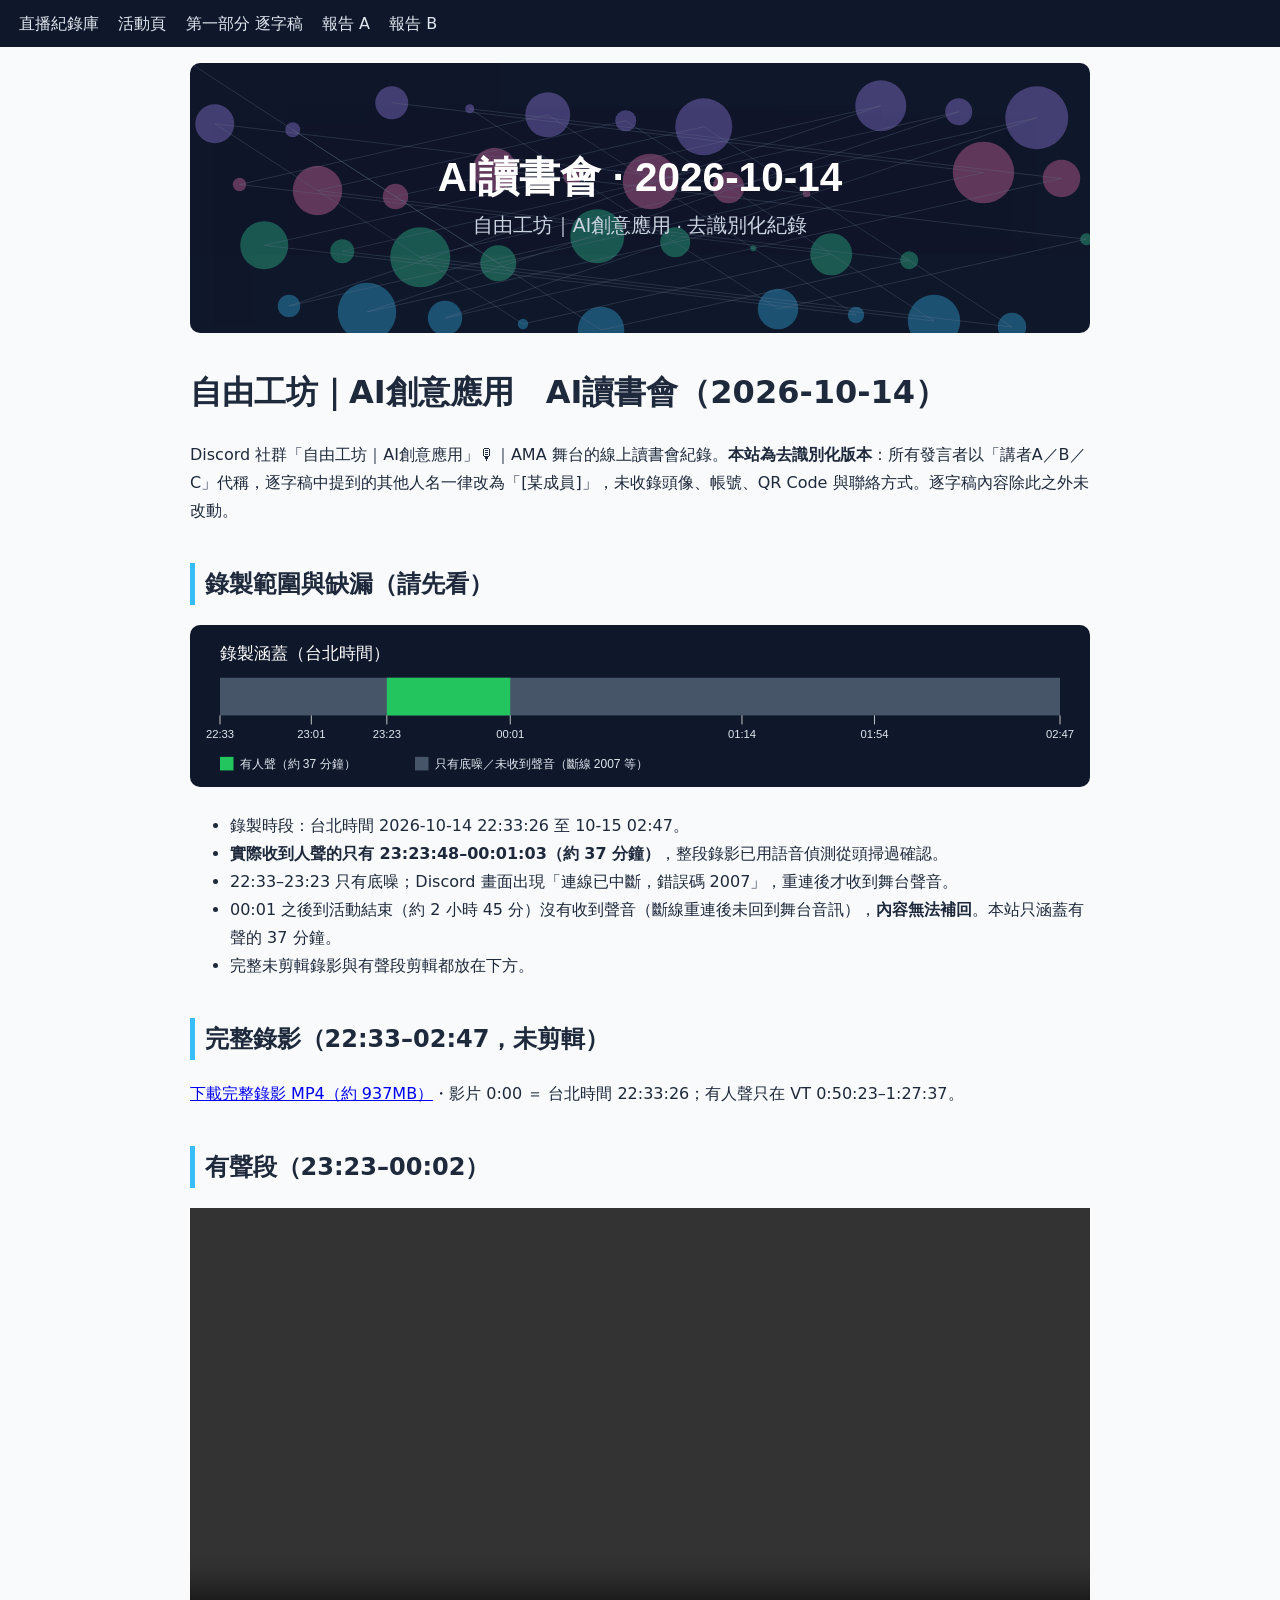
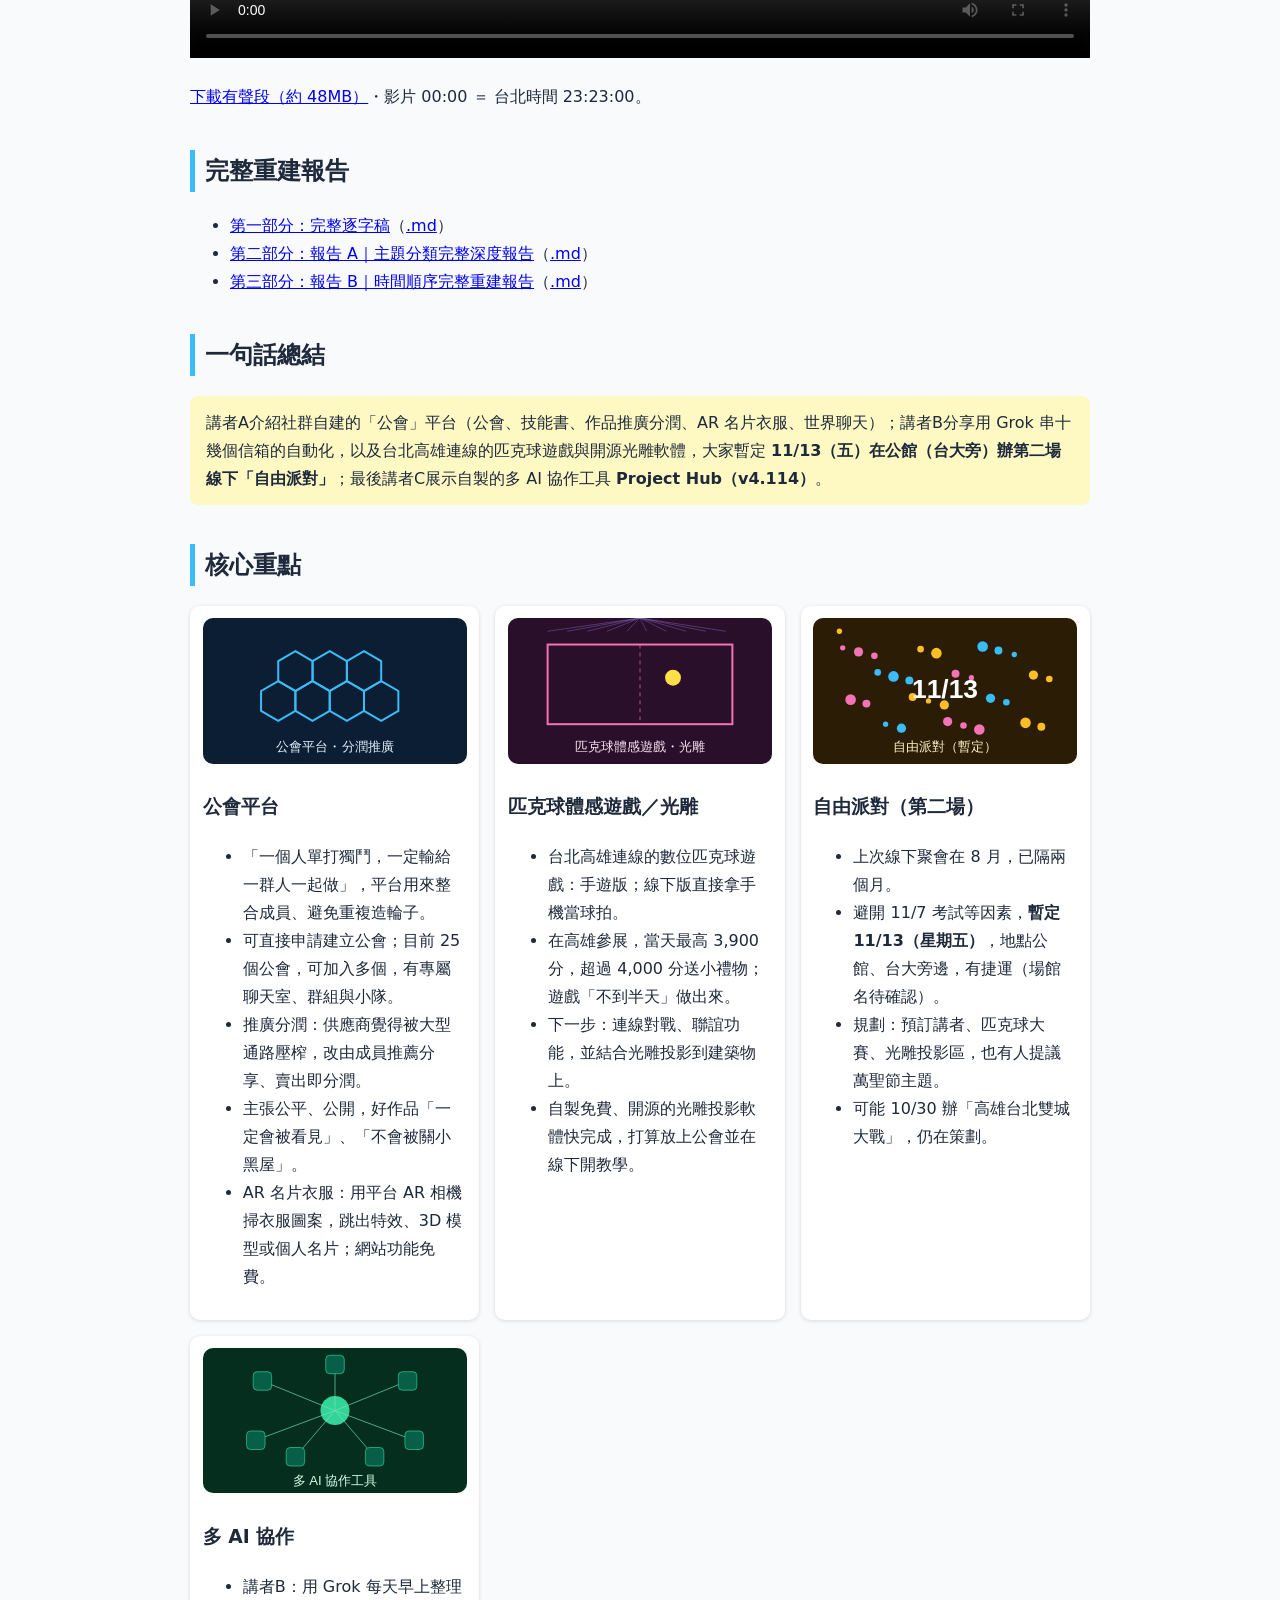
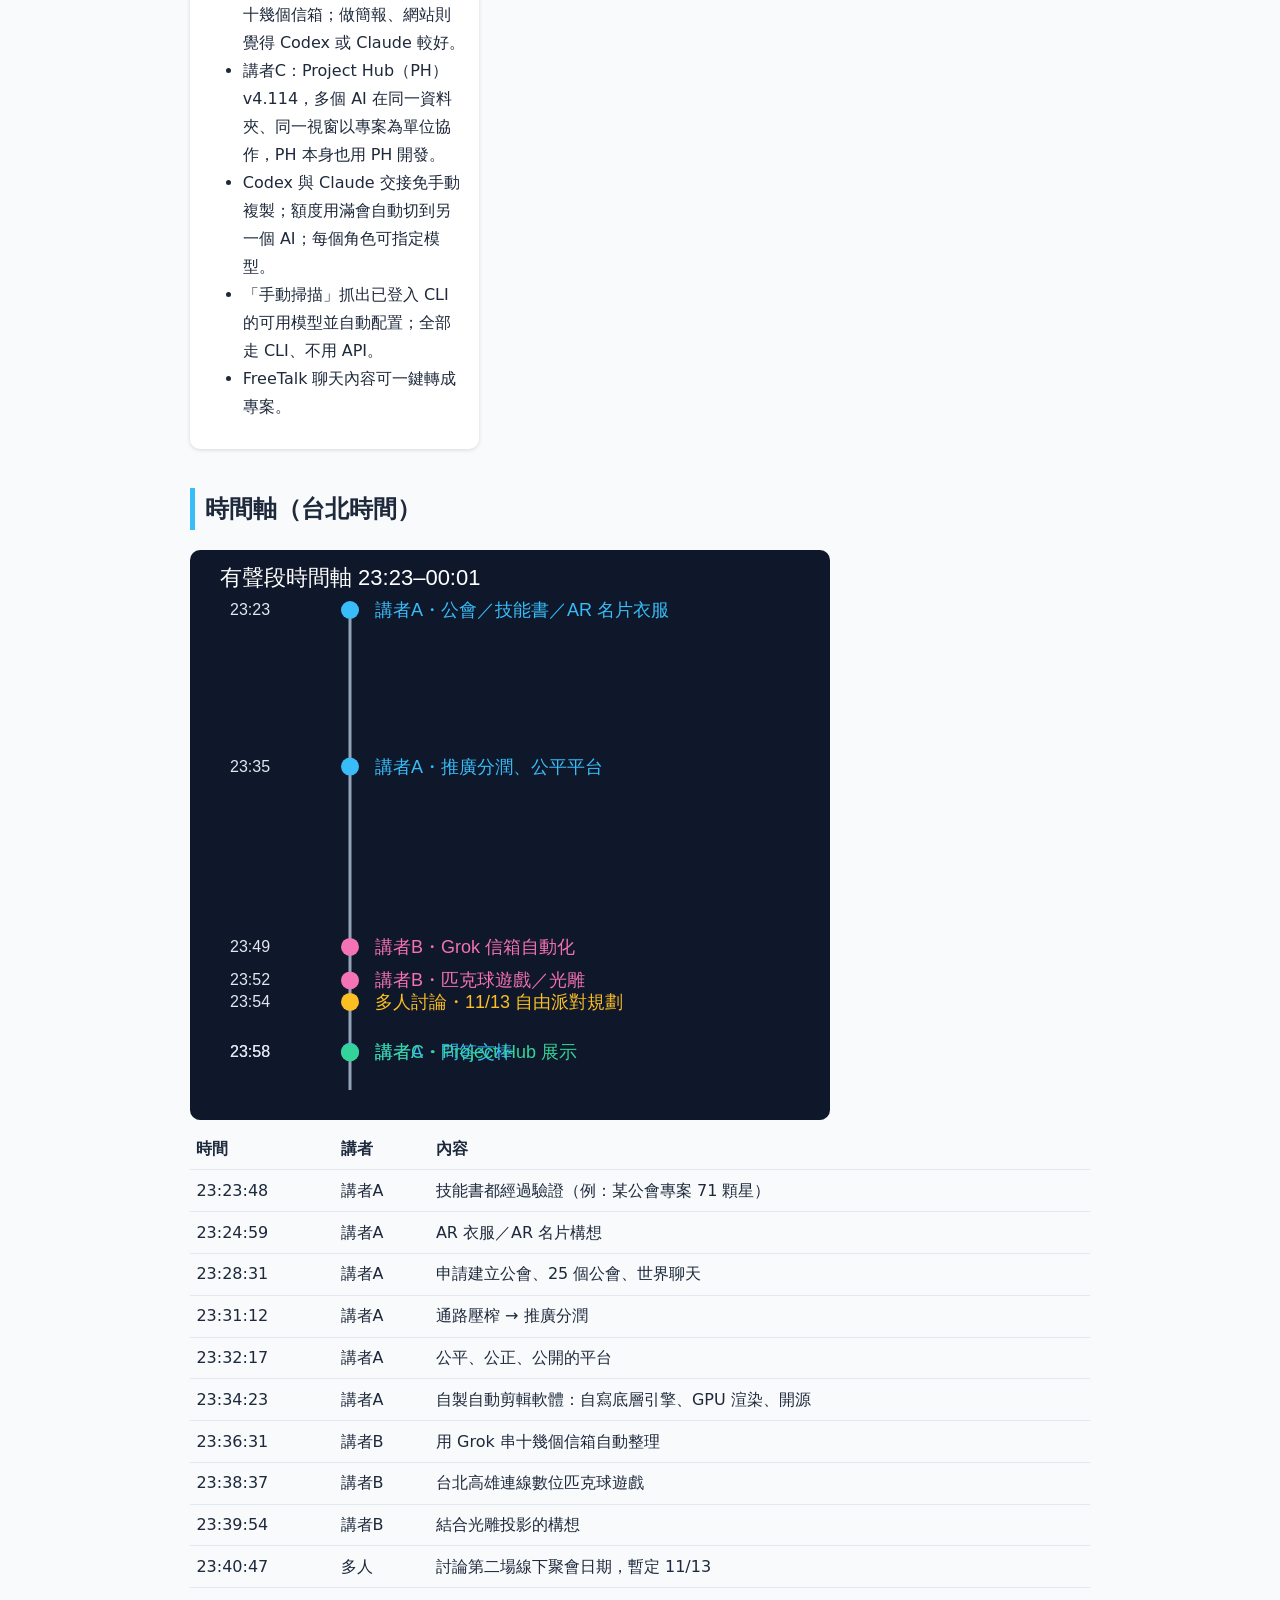
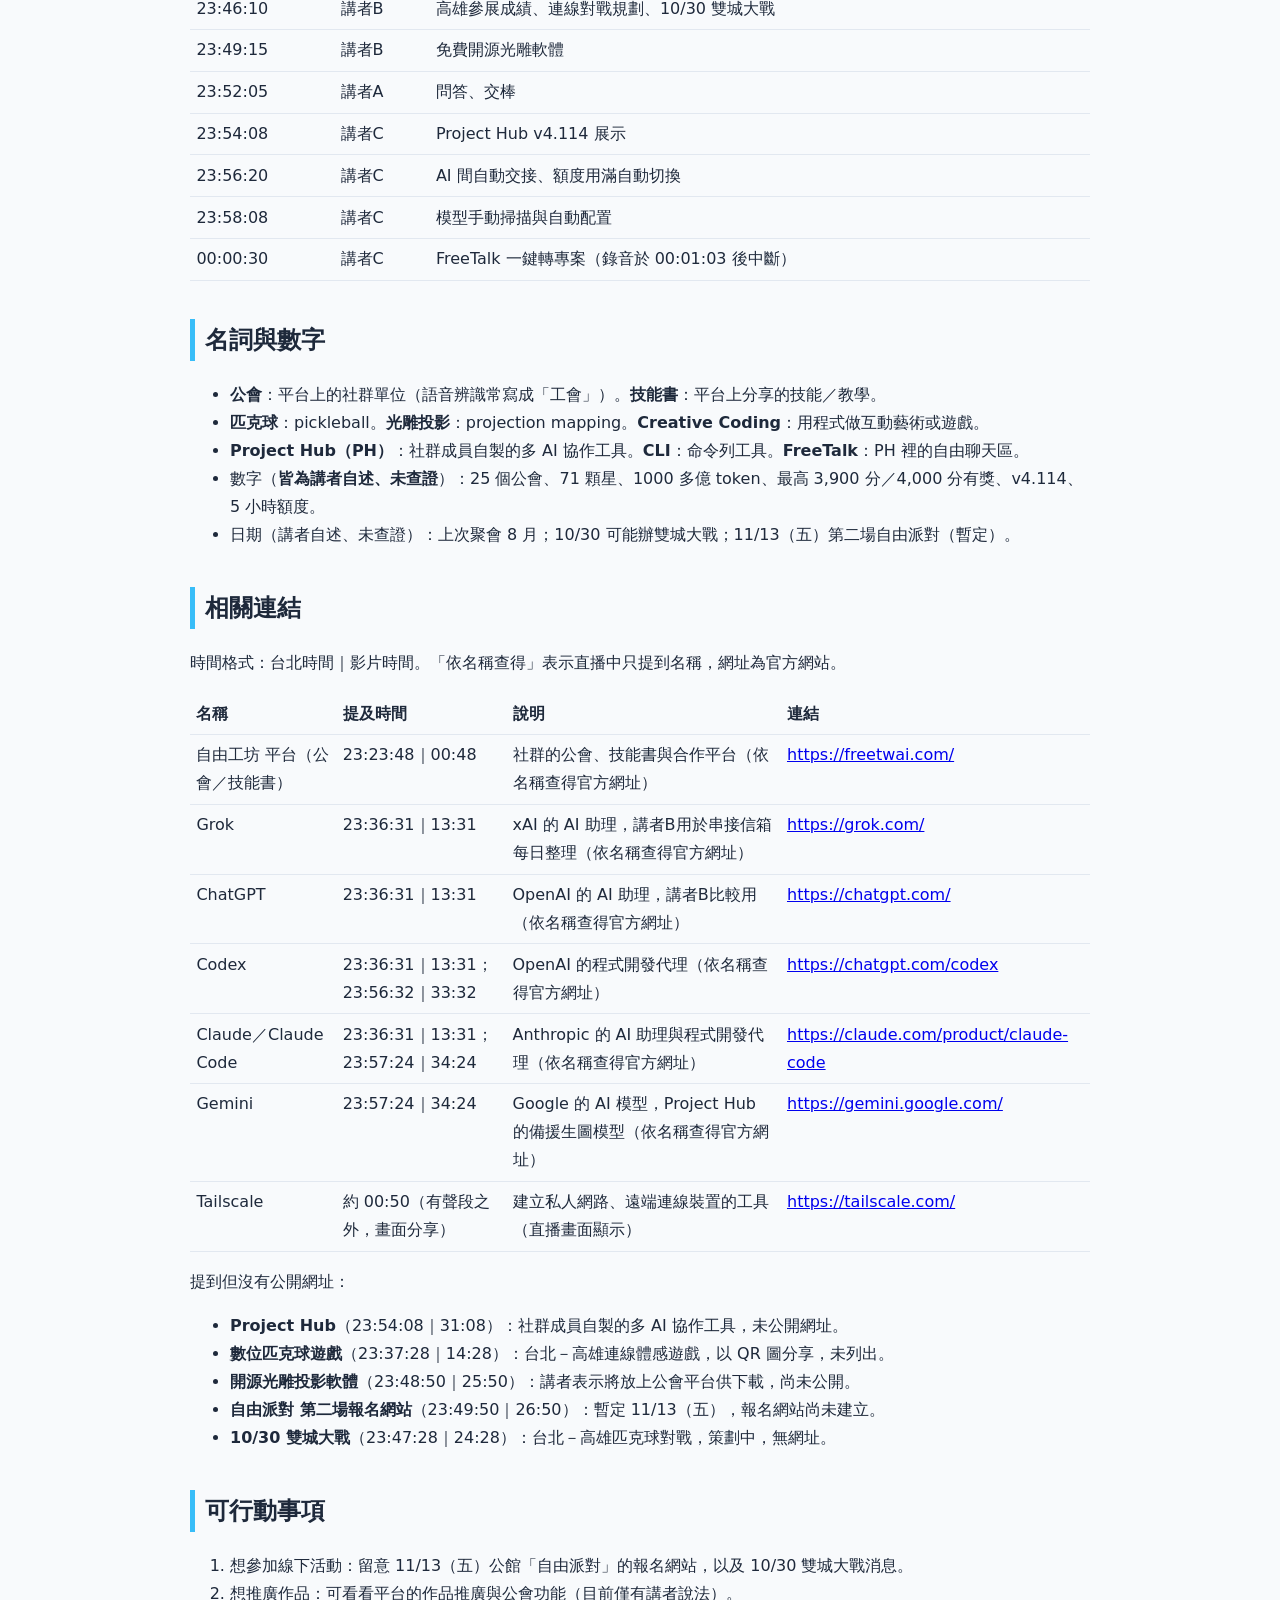
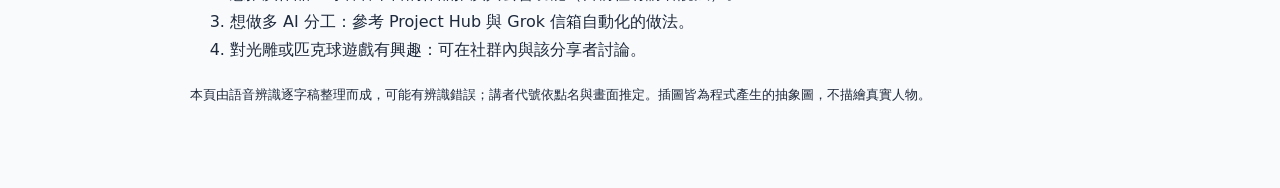
==== docs/streams/2026-10-14-ai-reading-club/index.html @ 4ef8baa8 "Restructure as multi-stream archive; add full reconstruction reports for 2026-10-14" ====
<!doctype html><html lang="zh-Hant"><head><meta charset="utf-8"><meta name="viewport" content="width=device-width,initial-scale=1"><title>AI讀書會 2026-10-14｜去識別化重點摘要</title><link rel="stylesheet" href="../../style.css"></head><body><nav><a href="../../index.html">直播紀錄庫</a><a href="index.html">活動頁</a><a href="transcript-full.html">第一部分 逐字稿</a><a href="report-a.html">報告 A</a><a href="report-b.html">報告 B</a></nav><main>
<img src="img/cover.svg" alt="抽象封面圖">
<h1>自由工坊｜AI創意應用　AI讀書會（2026-10-14）</h1>
<p>Discord 社群「自由工坊｜AI創意應用」🎙｜AMA 舞台的線上讀書會紀錄。<strong>本站為去識別化版本</strong>：所有發言者以「講者A／B／C」代稱，逐字稿中提到的其他人名一律改為「[某成員]」，未收錄頭像、帳號、QR Code 與聯絡方式。逐字稿內容除此之外未改動。</p>
<h2>錄製範圍與缺漏（請先看）</h2>
<img src="img/coverage.svg" alt="錄製涵蓋長條圖">
<ul><li>錄製時段：台北時間 2026-10-14 22:33:26 至 10-15 02:47。</li>
<li><strong>實際收到人聲的只有 23:23:48–00:01:03（約 37 分鐘）</strong>，整段錄影已用語音偵測從頭掃過確認。</li>
<li>22:33–23:23 只有底噪；Discord 畫面出現「連線已中斷，錯誤碼 2007」，重連後才收到舞台聲音。</li>
<li>00:01 之後到活動結束（約 2 小時 45 分）沒有收到聲音（斷線重連後未回到舞台音訊），<strong>內容無法補回</strong>。本站只涵蓋有聲的 37 分鐘。</li>
<li>完整未剪輯錄影與有聲段剪輯都放在下方。</li></ul>
<h2>完整錄影（22:33–02:47，未剪輯）</h2><p><a href="https://github.com/yung13yubabie/livestream-archive/releases/download/stream-2026-10-14/final.mp4">下載完整錄影 MP4（約 937MB）</a>・影片 0:00 ＝ 台北時間 22:33:26；有人聲只在 VT 0:50:23–1:27:37。</p><h2>有聲段（23:23–00:02）</h2><video controls preload="metadata" style="width:100%" src="files/AI-reading-club-20261014-2323-0002.mp4"></video><p><a href="files/AI-reading-club-20261014-2323-0002.mp4" download>下載有聲段（約 48MB）</a>・影片 00:00 ＝ 台北時間 23:23:00。</p><h2>完整重建報告</h2><ul><li><a href="transcript-full.html">第一部分：完整逐字稿</a>（<a href="transcript-full.md">.md</a>）</li><li><a href="report-a.html">第二部分：報告 A｜主題分類完整深度報告</a>（<a href="report-a.md">.md</a>）</li><li><a href="report-b.html">第三部分：報告 B｜時間順序完整重建報告</a>（<a href="report-b.md">.md</a>）</li></ul>
<h2>一句話總結</h2>
<p class="note">講者A介紹社群自建的「公會」平台（公會、技能書、作品推廣分潤、AR 名片衣服、世界聊天）；講者B分享用 Grok 串十幾個信箱的自動化，以及台北高雄連線的匹克球遊戲與開源光雕軟體，大家暫定 <strong>11/13（五）在公館（台大旁）辦第二場線下「自由派對」</strong>；最後講者C展示自製的多 AI 協作工具 <strong>Project Hub（v4.114）</strong>。</p>
<h2>核心重點</h2>
<div class="grid">
<div class="card"><img src="img/guild.svg" alt="抽象插圖：公會"><h3>公會平台</h3><ul><li>「一個人單打獨鬥，一定輸給一群人一起做」，平台用來整合成員、避免重複造輪子。</li><li>可直接申請建立公會；目前 25 個公會，可加入多個，有專屬聊天室、群組與小隊。</li><li>推廣分潤：供應商覺得被大型通路壓榨，改由成員推薦分享、賣出即分潤。</li><li>主張公平、公開，好作品「一定會被看見」、「不會被關小黑屋」。</li><li>AR 名片衣服：用平台 AR 相機掃衣服圖案，跳出特效、3D 模型或個人名片；網站功能免費。</li></ul></div>
<div class="card"><img src="img/pickleball.svg" alt="抽象插圖：匹克球與投影"><h3>匹克球體感遊戲／光雕</h3><ul><li>台北高雄連線的數位匹克球遊戲：手遊版；線下版直接拿手機當球拍。</li><li>在高雄參展，當天最高 3,900 分，超過 4,000 分送小禮物；遊戲「不到半天」做出來。</li><li>下一步：連線對戰、聯誼功能，並結合光雕投影到建築物上。</li><li>自製免費、開源的光雕投影軟體快完成，打算放上公會並在線下開教學。</li></ul></div>
<div class="card"><img src="img/party.svg" alt="抽象插圖：派對"><h3>自由派對（第二場）</h3><ul><li>上次線下聚會在 8 月，已隔兩個月。</li><li>避開 11/7 考試等因素，<strong>暫定 11/13（星期五）</strong>，地點公館、台大旁邊，有捷運（場館名待確認）。</li><li>規劃：預訂講者、匹克球大賽、光雕投影區，也有人提議萬聖節主題。</li><li>可能 10/30 辦「高雄台北雙城大戰」，仍在策劃。</li></ul></div>
<div class="card"><img src="img/hub.svg" alt="抽象插圖：多 AI 協作"><h3>多 AI 協作</h3><ul><li>講者B：用 Grok 每天早上整理十幾個信箱；做簡報、網站則覺得 Codex 或 Claude 較好。</li><li>講者C：Project Hub（PH）v4.114，多個 AI 在同一資料夾、同一視窗以專案為單位協作，PH 本身也用 PH 開發。</li><li>Codex 與 Claude 交接免手動複製；額度用滿會自動切到另一個 AI；每個角色可指定模型。</li><li>「手動掃描」抓出已登入 CLI 的可用模型並自動配置；全部走 CLI、不用 API。</li><li>FreeTalk 聊天內容可一鍵轉成專案。</li></ul></div>
</div>
<h2>時間軸（台北時間）</h2>
<img src="img/timeline.svg" alt="時間軸資訊圖">
<table><tr><th>時間</th><th>講者</th><th>內容</th></tr>
<tr><td>23:23:48</td><td>講者A</td><td>技能書都經過驗證（例：某公會專案 71 顆星）</td></tr>
<tr><td>23:24:59</td><td>講者A</td><td>AR 衣服／AR 名片構想</td></tr>
<tr><td>23:28:31</td><td>講者A</td><td>申請建立公會、25 個公會、世界聊天</td></tr>
<tr><td>23:31:12</td><td>講者A</td><td>通路壓榨 → 推廣分潤</td></tr>
<tr><td>23:32:17</td><td>講者A</td><td>公平、公正、公開的平台</td></tr>
<tr><td>23:34:23</td><td>講者A</td><td>自製自動剪輯軟體：自寫底層引擎、GPU 渲染、開源</td></tr>
<tr><td>23:36:31</td><td>講者B</td><td>用 Grok 串十幾個信箱自動整理</td></tr>
<tr><td>23:38:37</td><td>講者B</td><td>台北高雄連線數位匹克球遊戲</td></tr>
<tr><td>23:39:54</td><td>講者B</td><td>結合光雕投影的構想</td></tr>
<tr><td>23:40:47</td><td>多人</td><td>討論第二場線下聚會日期，暫定 11/13</td></tr>
<tr><td>23:46:10</td><td>講者B</td><td>高雄參展成績、連線對戰規劃、10/30 雙城大戰</td></tr>
<tr><td>23:49:15</td><td>講者B</td><td>免費開源光雕軟體</td></tr>
<tr><td>23:52:05</td><td>講者A</td><td>問答、交棒</td></tr>
<tr><td>23:54:08</td><td>講者C</td><td>Project Hub v4.114 展示</td></tr>
<tr><td>23:56:20</td><td>講者C</td><td>AI 間自動交接、額度用滿自動切換</td></tr>
<tr><td>23:58:08</td><td>講者C</td><td>模型手動掃描與自動配置</td></tr>
<tr><td>00:00:30</td><td>講者C</td><td>FreeTalk 一鍵轉專案（錄音於 00:01:03 後中斷）</td></tr></table>
<h2>名詞與數字</h2>
<ul><li><b>公會</b>：平台上的社群單位（語音辨識常寫成「工會」）。<b>技能書</b>：平台上分享的技能／教學。</li>
<li><b>匹克球</b>：pickleball。<b>光雕投影</b>：projection mapping。<b>Creative Coding</b>：用程式做互動藝術或遊戲。</li>
<li><b>Project Hub（PH）</b>：社群成員自製的多 AI 協作工具。<b>CLI</b>：命令列工具。<b>FreeTalk</b>：PH 裡的自由聊天區。</li>
<li>數字（<strong>皆為講者自述、未查證</strong>）：25 個公會、71 顆星、1000 多億 token、最高 3,900 分／4,000 分有獎、v4.114、5 小時額度。</li>
<li>日期（講者自述、未查證）：上次聚會 8 月；10/30 可能辦雙城大戰；11/13（五）第二場自由派對（暫定）。</li></ul>
<h2 id="links">相關連結</h2>
<p>時間格式：台北時間｜影片時間。「依名稱查得」表示直播中只提到名稱，網址為官方網站。</p>
<table><tr><th>名稱</th><th>提及時間</th><th>說明</th><th>連結</th></tr>
<tr><td>自由工坊 平台（公會／技能書）</td><td>23:23:48｜00:48</td><td>社群的公會、技能書與合作平台（依名稱查得官方網址）</td><td><a href="https://freetwai.com/">https://freetwai.com/</a></td></tr>
<tr><td>Grok</td><td>23:36:31｜13:31</td><td>xAI 的 AI 助理，講者B用於串接信箱每日整理（依名稱查得官方網址）</td><td><a href="https://grok.com/">https://grok.com/</a></td></tr>
<tr><td>ChatGPT</td><td>23:36:31｜13:31</td><td>OpenAI 的 AI 助理，講者B比較用（依名稱查得官方網址）</td><td><a href="https://chatgpt.com/">https://chatgpt.com/</a></td></tr>
<tr><td>Codex</td><td>23:36:31｜13:31；23:56:32｜33:32</td><td>OpenAI 的程式開發代理（依名稱查得官方網址）</td><td><a href="https://chatgpt.com/codex">https://chatgpt.com/codex</a></td></tr>
<tr><td>Claude／Claude Code</td><td>23:36:31｜13:31；23:57:24｜34:24</td><td>Anthropic 的 AI 助理與程式開發代理（依名稱查得官方網址）</td><td><a href="https://claude.com/product/claude-code">https://claude.com/product/claude-code</a></td></tr>
<tr><td>Gemini</td><td>23:57:24｜34:24</td><td>Google 的 AI 模型，Project Hub 的備援生圖模型（依名稱查得官方網址）</td><td><a href="https://gemini.google.com/">https://gemini.google.com/</a></td></tr>
<tr><td>Tailscale</td><td>約 00:50（有聲段之外，畫面分享）</td><td>建立私人網路、遠端連線裝置的工具（直播畫面顯示）</td><td><a href="https://tailscale.com/">https://tailscale.com/</a></td></tr>
</table>
<p>提到但沒有公開網址：</p><ul>
<li><b>Project Hub</b>（23:54:08｜31:08）：社群成員自製的多 AI 協作工具，未公開網址。</li>
<li><b>數位匹克球遊戲</b>（23:37:28｜14:28）：台北－高雄連線體感遊戲，以 QR 圖分享，未列出。</li>
<li><b>開源光雕投影軟體</b>（23:48:50｜25:50）：講者表示將放上公會平台供下載，尚未公開。</li>
<li><b>自由派對 第二場報名網站</b>（23:49:50｜26:50）：暫定 11/13（五），報名網站尚未建立。</li>
<li><b>10/30 雙城大戰</b>（23:47:28｜24:28）：台北－高雄匹克球對戰，策劃中，無網址。</li>
</ul>
<h2>可行動事項</h2>
<ol><li>想參加線下活動：留意 11/13（五）公館「自由派對」的報名網站，以及 10/30 雙城大戰消息。</li>
<li>想推廣作品：可看看平台的作品推廣與公會功能（目前僅有講者說法）。</li>
<li>想做多 AI 分工：參考 Project Hub 與 Grok 信箱自動化的做法。</li>
<li>對光雕或匹克球遊戲有興趣：可在社群內與該分享者討論。</li></ol>
<p><small>本頁由語音辨識逐字稿整理而成，可能有辨識錯誤；講者代號依點名與畫面推定。插圖皆為程式產生的抽象圖，不描繪真實人物。</small></p>
</main></body></html>
---- docs/style.css ----
body{margin:0;font-family:system-ui,"Noto Sans TC",sans-serif;background:#f8fafc;color:#1e293b;line-height:1.75}
main{max-width:900px;margin:auto;padding:1rem 1.2rem 4rem}img{max-width:100%;height:auto;border-radius:10px}
nav{background:#0f172a;padding:.6rem 1.2rem}nav a{color:#e2e8f0;margin-right:1.2rem;text-decoration:none}
h2{border-left:5px solid #38bdf8;padding-left:.6rem;margin-top:2.4rem}.note{background:#fef9c3;padding:.8rem 1rem;border-radius:8px}
.grid{display:grid;grid-template-columns:repeat(auto-fit,minmax(260px,1fr));gap:1rem}.card{background:#fff;border-radius:10px;padding:.8rem;box-shadow:0 1px 4px #0002}
table{border-collapse:collapse;width:100%}td,th{border-bottom:1px solid #e2e8f0;padding:.4rem;text-align:left;vertical-align:top}
.t p{background:#fff;padding:.6rem .9rem;border-radius:8px}.t time{color:#0369a1;font-weight:600;display:block}
.card a{font-weight:600}
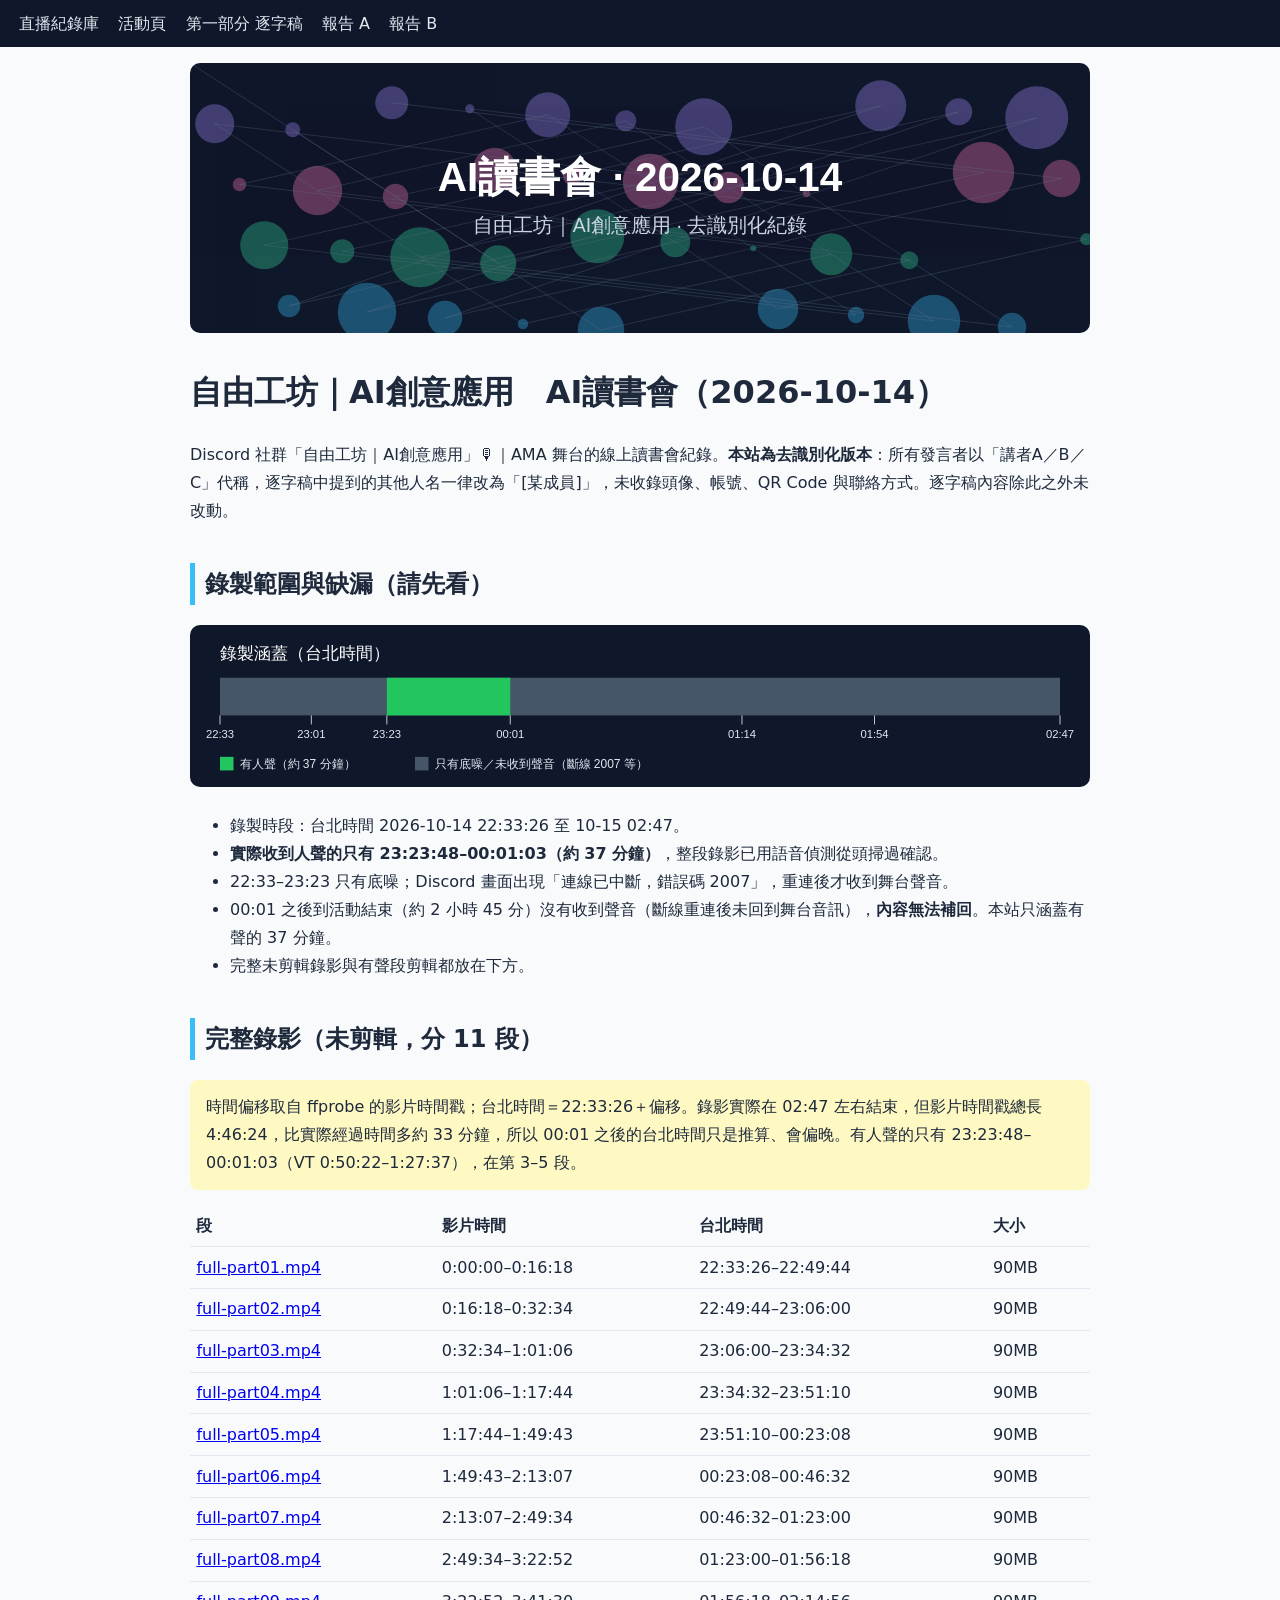
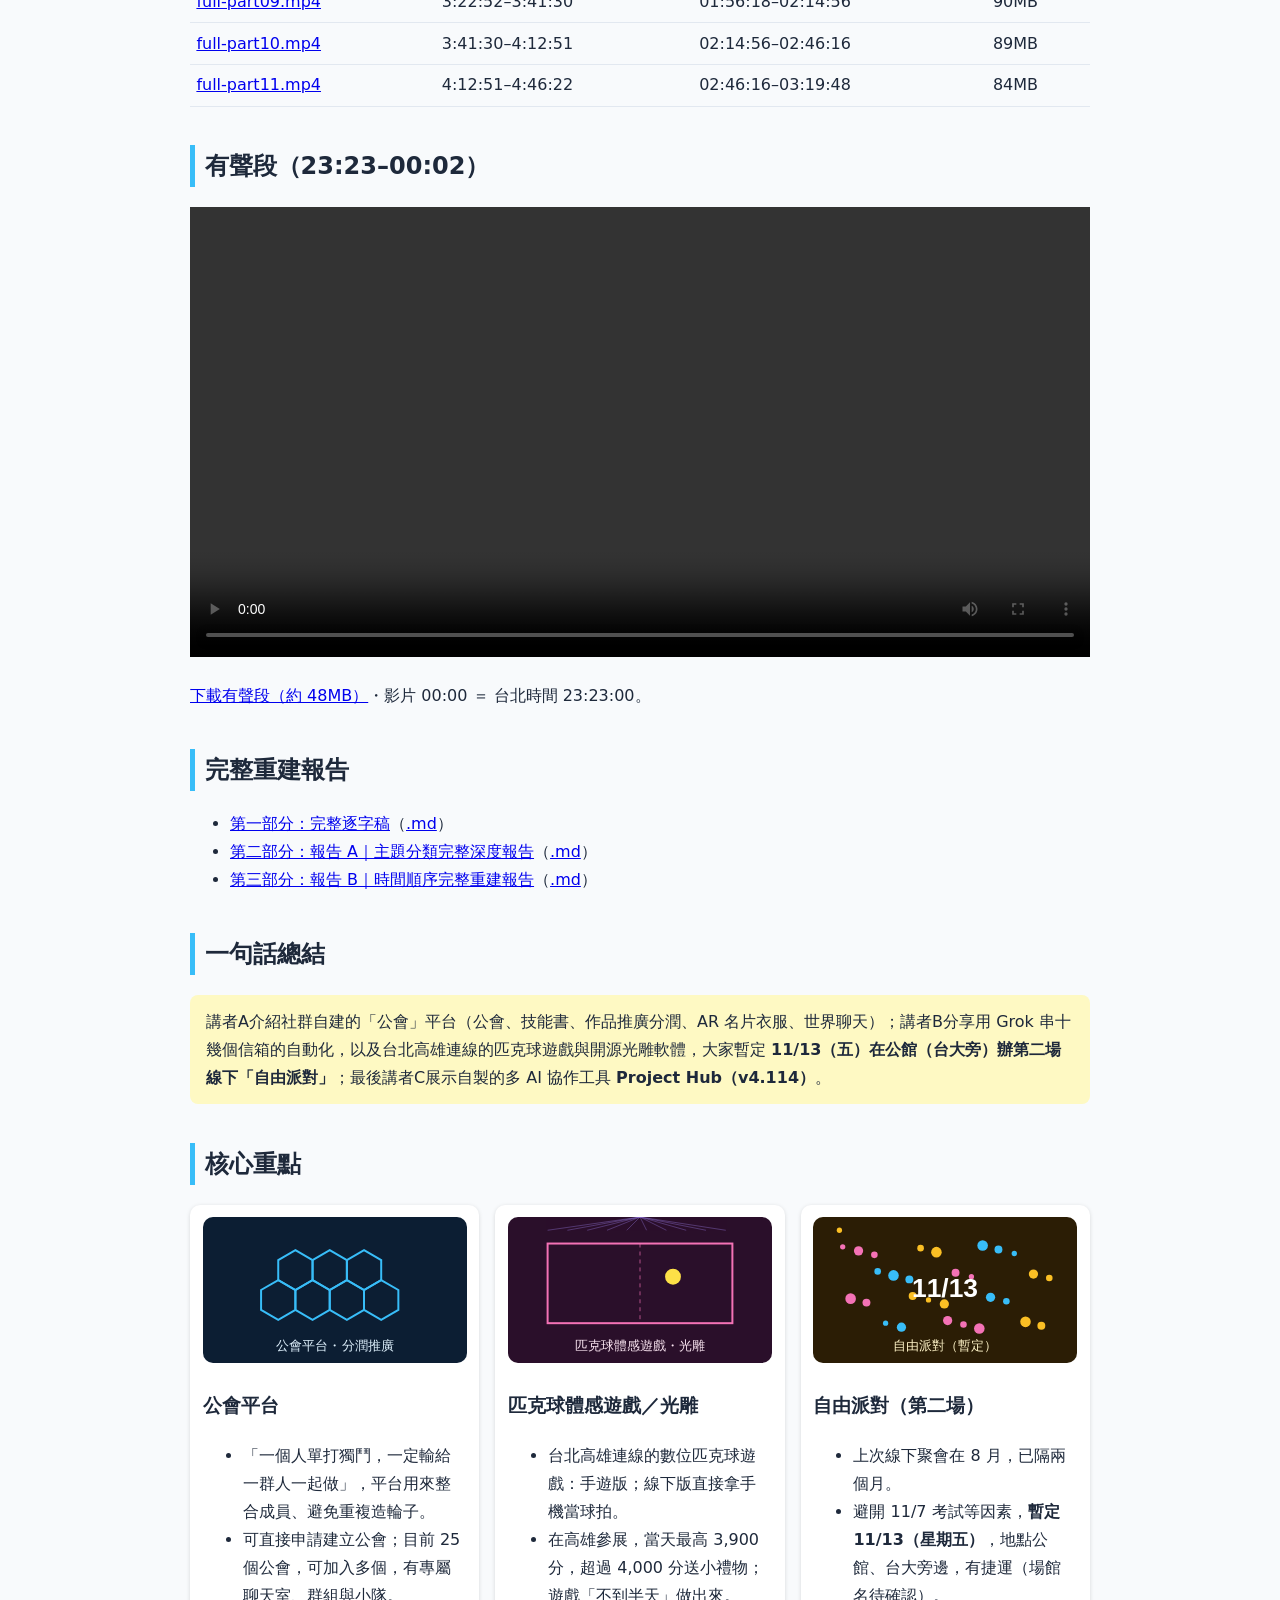
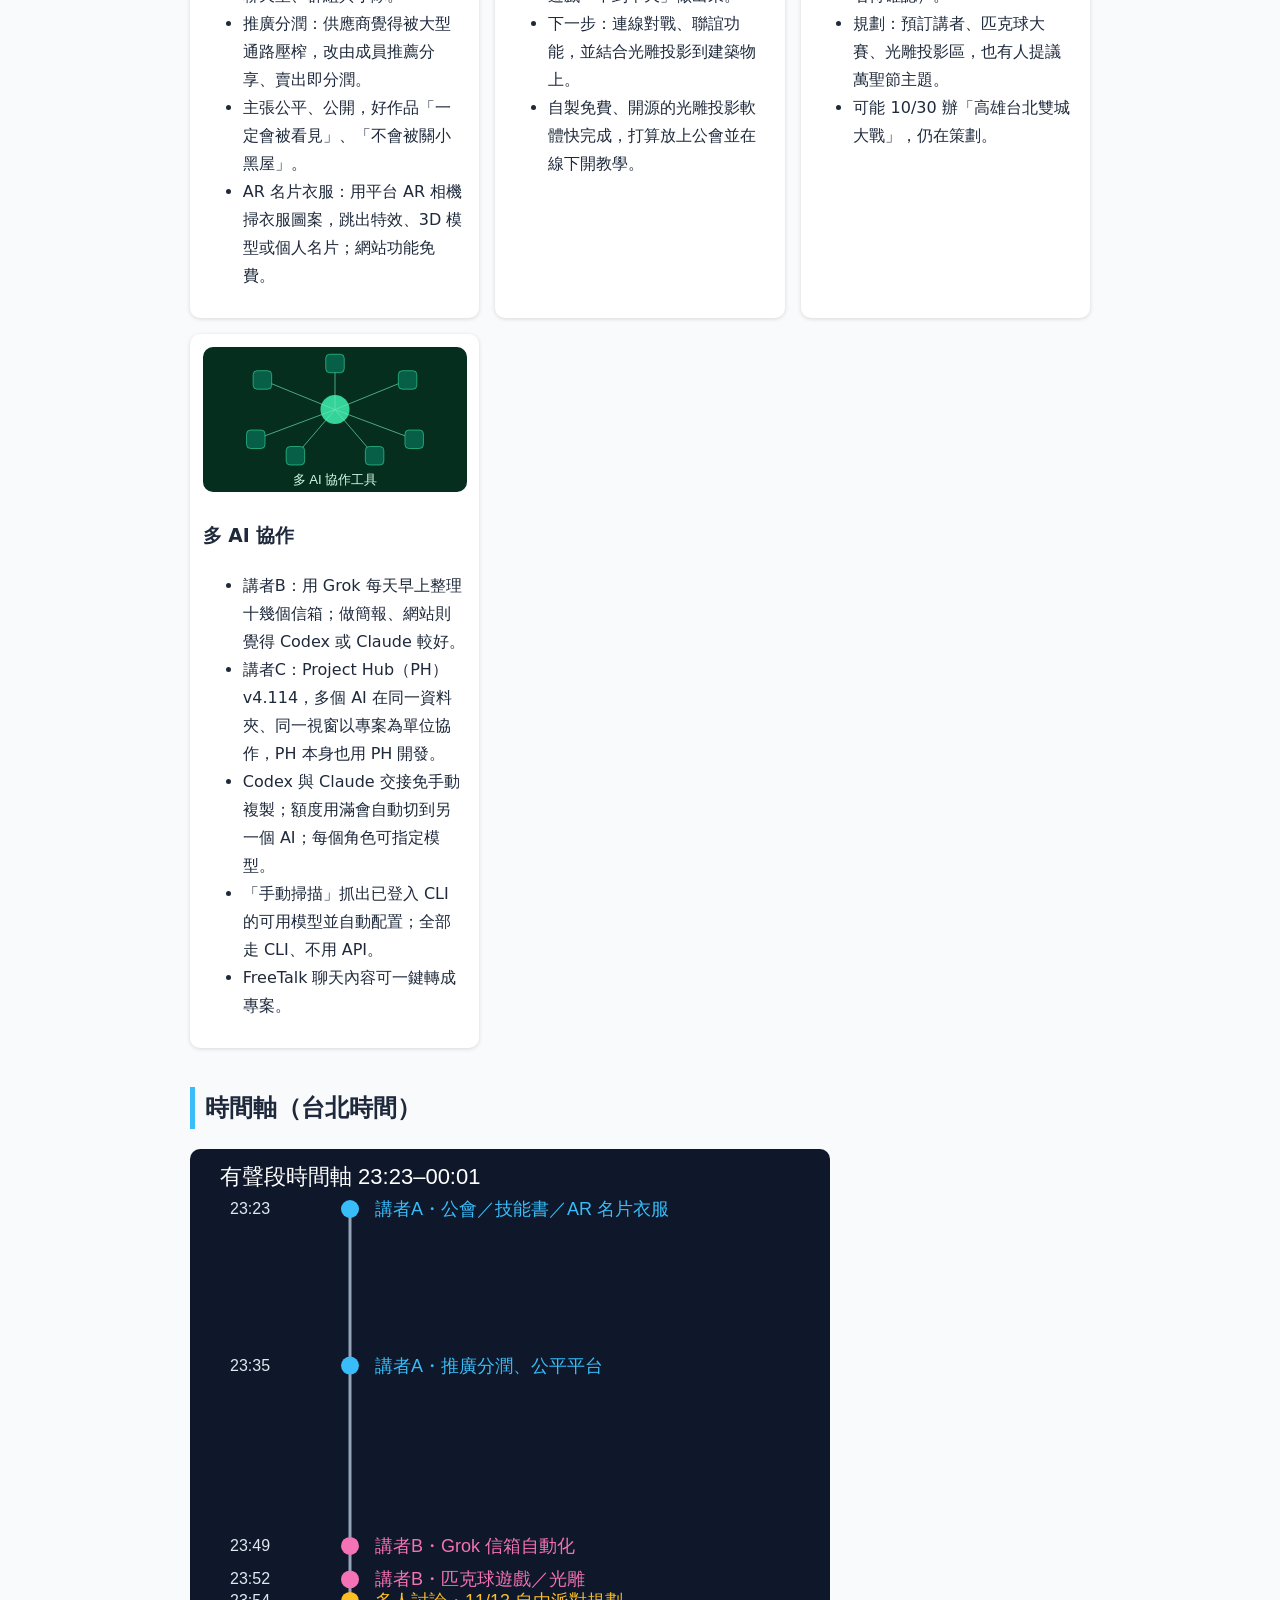
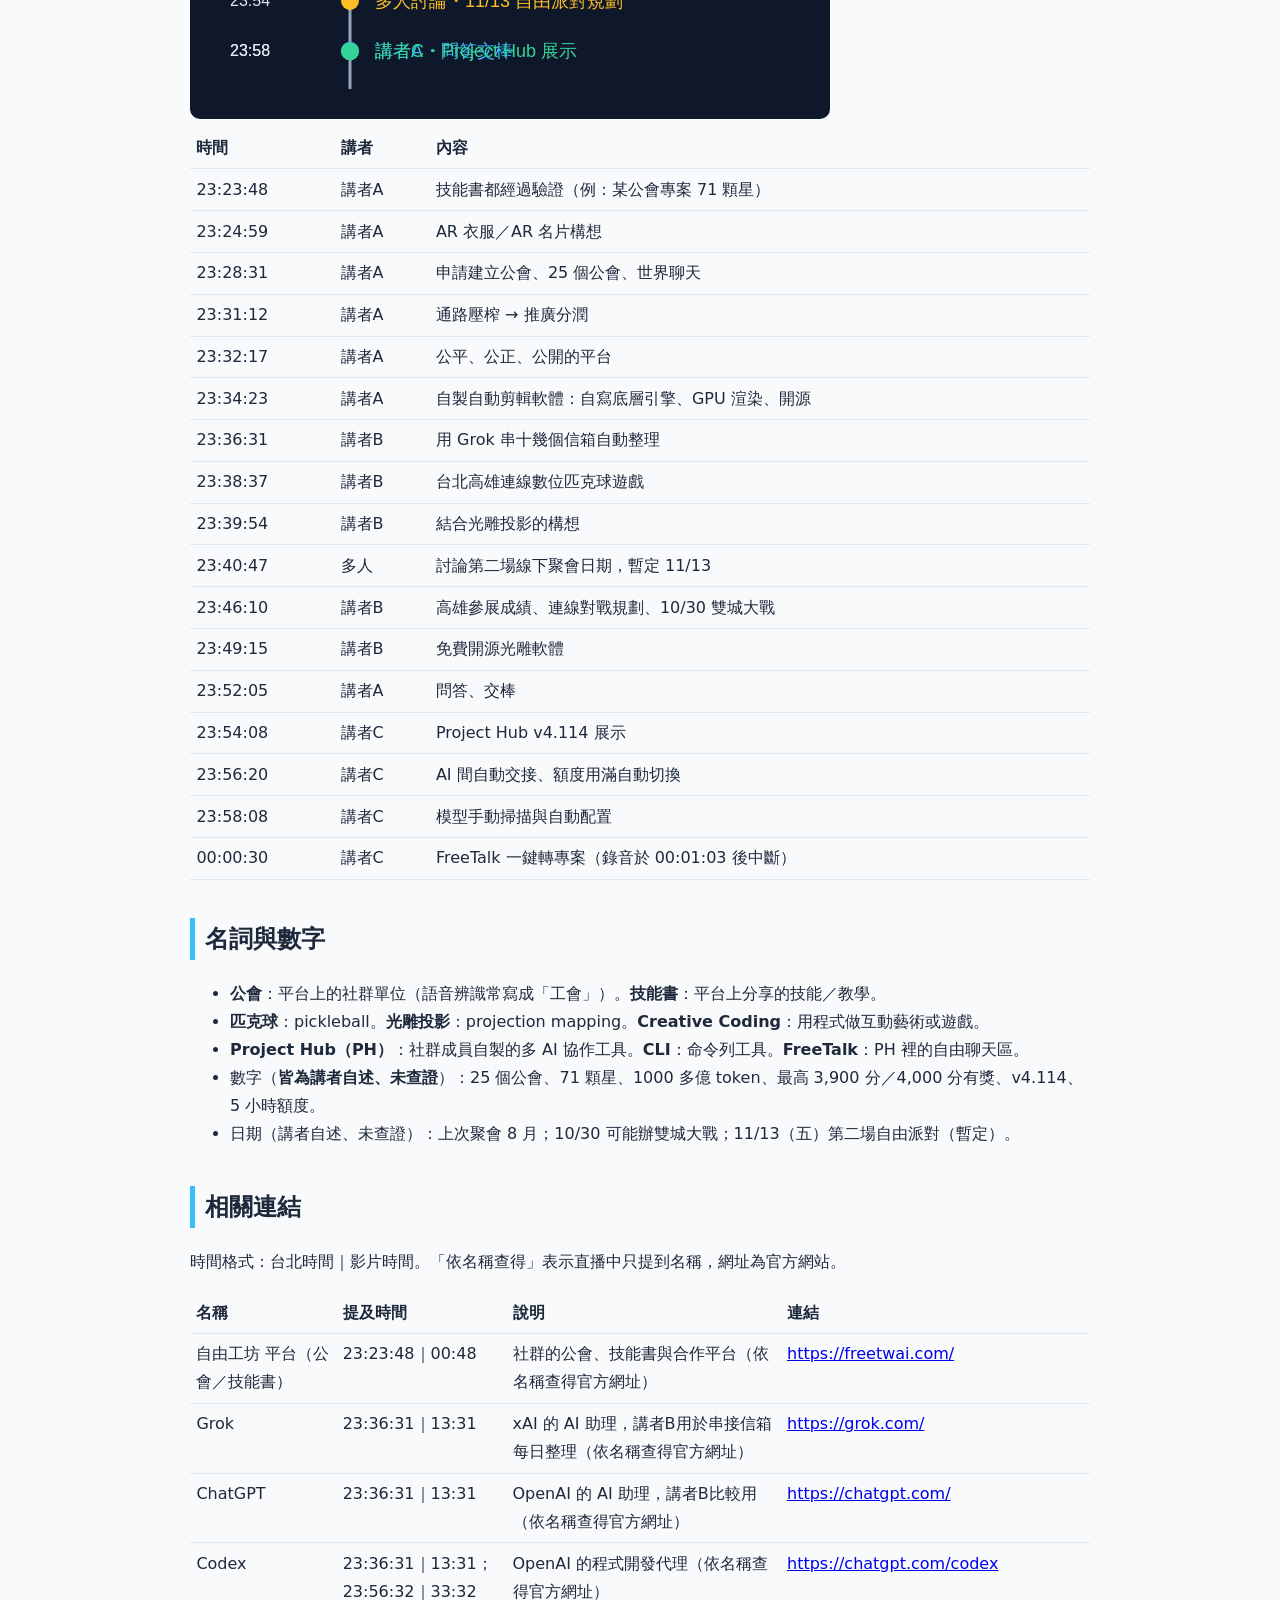
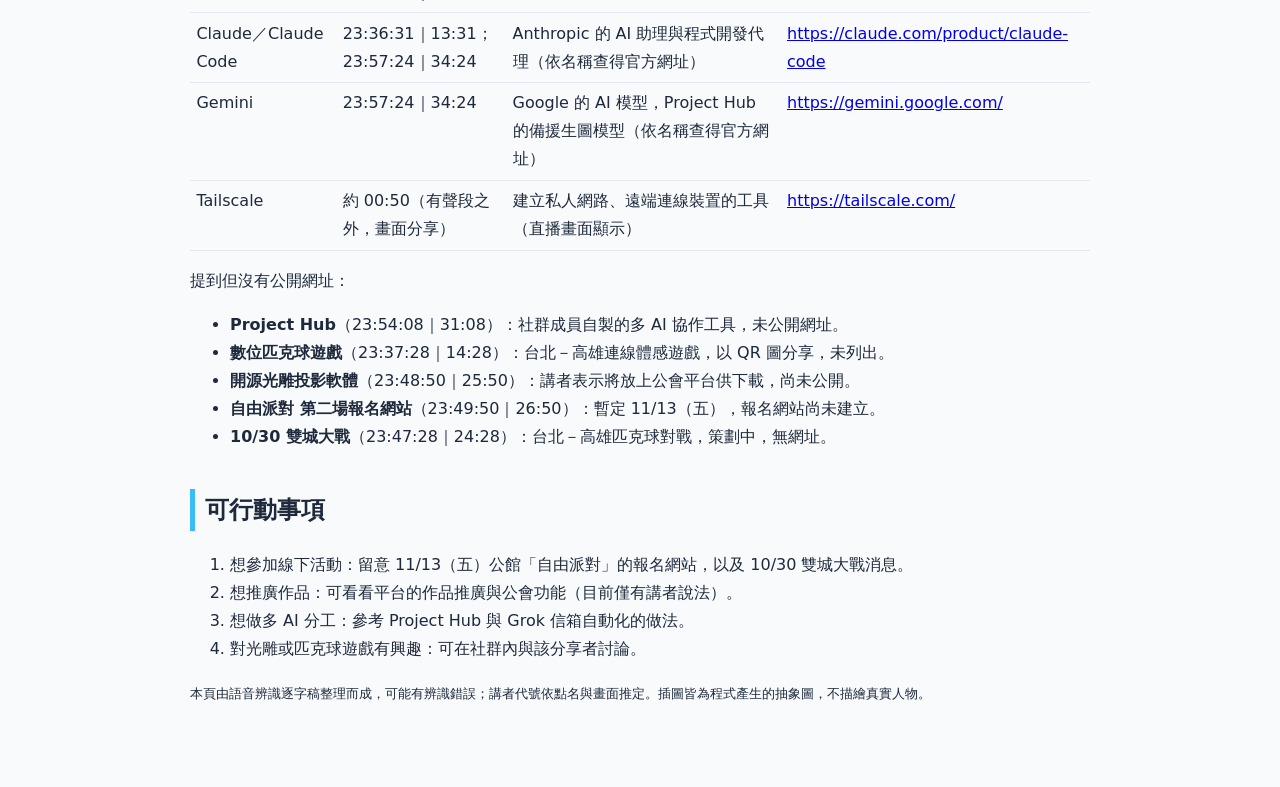
==== commit dda53f75: "Add full uncut recording split into 11 parts" ====
--- a/docs/streams/2026-10-14-ai-reading-club/index.html
+++ b/docs/streams/2026-10-14-ai-reading-club/index.html
@@ -9,7 +9,7 @@
 <li>22:33–23:23 只有底噪；Discord 畫面出現「連線已中斷，錯誤碼 2007」，重連後才收到舞台聲音。</li>
 <li>00:01 之後到活動結束（約 2 小時 45 分）沒有收到聲音（斷線重連後未回到舞台音訊），<strong>內容無法補回</strong>。本站只涵蓋有聲的 37 分鐘。</li>
 <li>完整未剪輯錄影與有聲段剪輯都放在下方。</li></ul>
-<h2>完整錄影（22:33–02:47，未剪輯）</h2><p><a href="https://github.com/yung13yubabie/livestream-archive/releases/download/stream-2026-10-14/final.mp4">下載完整錄影 MP4（約 937MB）</a>・影片 0:00 ＝ 台北時間 22:33:26；有人聲只在 VT 0:50:23–1:27:37。</p><h2>有聲段（23:23–00:02）</h2><video controls preload="metadata" style="width:100%" src="files/AI-reading-club-20261014-2323-0002.mp4"></video><p><a href="files/AI-reading-club-20261014-2323-0002.mp4" download>下載有聲段（約 48MB）</a>・影片 00:00 ＝ 台北時間 23:23:00。</p><h2>完整重建報告</h2><ul><li><a href="transcript-full.html">第一部分：完整逐字稿</a>（<a href="transcript-full.md">.md</a>）</li><li><a href="report-a.html">第二部分：報告 A｜主題分類完整深度報告</a>（<a href="report-a.md">.md</a>）</li><li><a href="report-b.html">第三部分：報告 B｜時間順序完整重建報告</a>（<a href="report-b.md">.md</a>）</li></ul>
+<h2>完整錄影（未剪輯，分 11 段）</h2><p class="note">時間偏移取自 ffprobe 的影片時間戳；台北時間＝22:33:26＋偏移。錄影實際在 02:47 左右結束，但影片時間戳總長 4:46:24，比實際經過時間多約 33 分鐘，所以 00:01 之後的台北時間只是推算、會偏晚。有人聲的只有 23:23:48–00:01:03（VT 0:50:22–1:27:37），在第 3–5 段。</p><table><tr><th>段</th><th>影片時間</th><th>台北時間</th><th>大小</th></tr><tr><td><a href="files/full/full-part01.mp4">full-part01.mp4</a></td><td>0:00:00–0:16:18</td><td>22:33:26–22:49:44</td><td>90MB</td></tr><tr><td><a href="files/full/full-part02.mp4">full-part02.mp4</a></td><td>0:16:18–0:32:34</td><td>22:49:44–23:06:00</td><td>90MB</td></tr><tr><td><a href="files/full/full-part03.mp4">full-part03.mp4</a></td><td>0:32:34–1:01:06</td><td>23:06:00–23:34:32</td><td>90MB</td></tr><tr><td><a href="files/full/full-part04.mp4">full-part04.mp4</a></td><td>1:01:06–1:17:44</td><td>23:34:32–23:51:10</td><td>90MB</td></tr><tr><td><a href="files/full/full-part05.mp4">full-part05.mp4</a></td><td>1:17:44–1:49:43</td><td>23:51:10–00:23:08</td><td>90MB</td></tr><tr><td><a href="files/full/full-part06.mp4">full-part06.mp4</a></td><td>1:49:43–2:13:07</td><td>00:23:08–00:46:32</td><td>90MB</td></tr><tr><td><a href="files/full/full-part07.mp4">full-part07.mp4</a></td><td>2:13:07–2:49:34</td><td>00:46:32–01:23:00</td><td>90MB</td></tr><tr><td><a href="files/full/full-part08.mp4">full-part08.mp4</a></td><td>2:49:34–3:22:52</td><td>01:23:00–01:56:18</td><td>90MB</td></tr><tr><td><a href="files/full/full-part09.mp4">full-part09.mp4</a></td><td>3:22:52–3:41:30</td><td>01:56:18–02:14:56</td><td>90MB</td></tr><tr><td><a href="files/full/full-part10.mp4">full-part10.mp4</a></td><td>3:41:30–4:12:51</td><td>02:14:56–02:46:16</td><td>89MB</td></tr><tr><td><a href="files/full/full-part11.mp4">full-part11.mp4</a></td><td>4:12:51–4:46:22</td><td>02:46:16–03:19:48</td><td>84MB</td></tr></table><h2>有聲段（23:23–00:02）</h2><video controls preload="metadata" style="width:100%" src="files/AI-reading-club-20261014-2323-0002.mp4"></video><p><a href="files/AI-reading-club-20261014-2323-0002.mp4" download>下載有聲段（約 48MB）</a>・影片 00:00 ＝ 台北時間 23:23:00。</p><h2>完整重建報告</h2><ul><li><a href="transcript-full.html">第一部分：完整逐字稿</a>（<a href="transcript-full.md">.md</a>）</li><li><a href="report-a.html">第二部分：報告 A｜主題分類完整深度報告</a>（<a href="report-a.md">.md</a>）</li><li><a href="report-b.html">第三部分：報告 B｜時間順序完整重建報告</a>（<a href="report-b.md">.md</a>）</li></ul>
 <h2>一句話總結</h2>
 <p class="note">講者A介紹社群自建的「公會」平台（公會、技能書、作品推廣分潤、AR 名片衣服、世界聊天）；講者B分享用 Grok 串十幾個信箱的自動化，以及台北高雄連線的匹克球遊戲與開源光雕軟體，大家暫定 <strong>11/13（五）在公館（台大旁）辦第二場線下「自由派對」</strong>；最後講者C展示自製的多 AI 協作工具 <strong>Project Hub（v4.114）</strong>。</p>
 <h2>核心重點</h2>
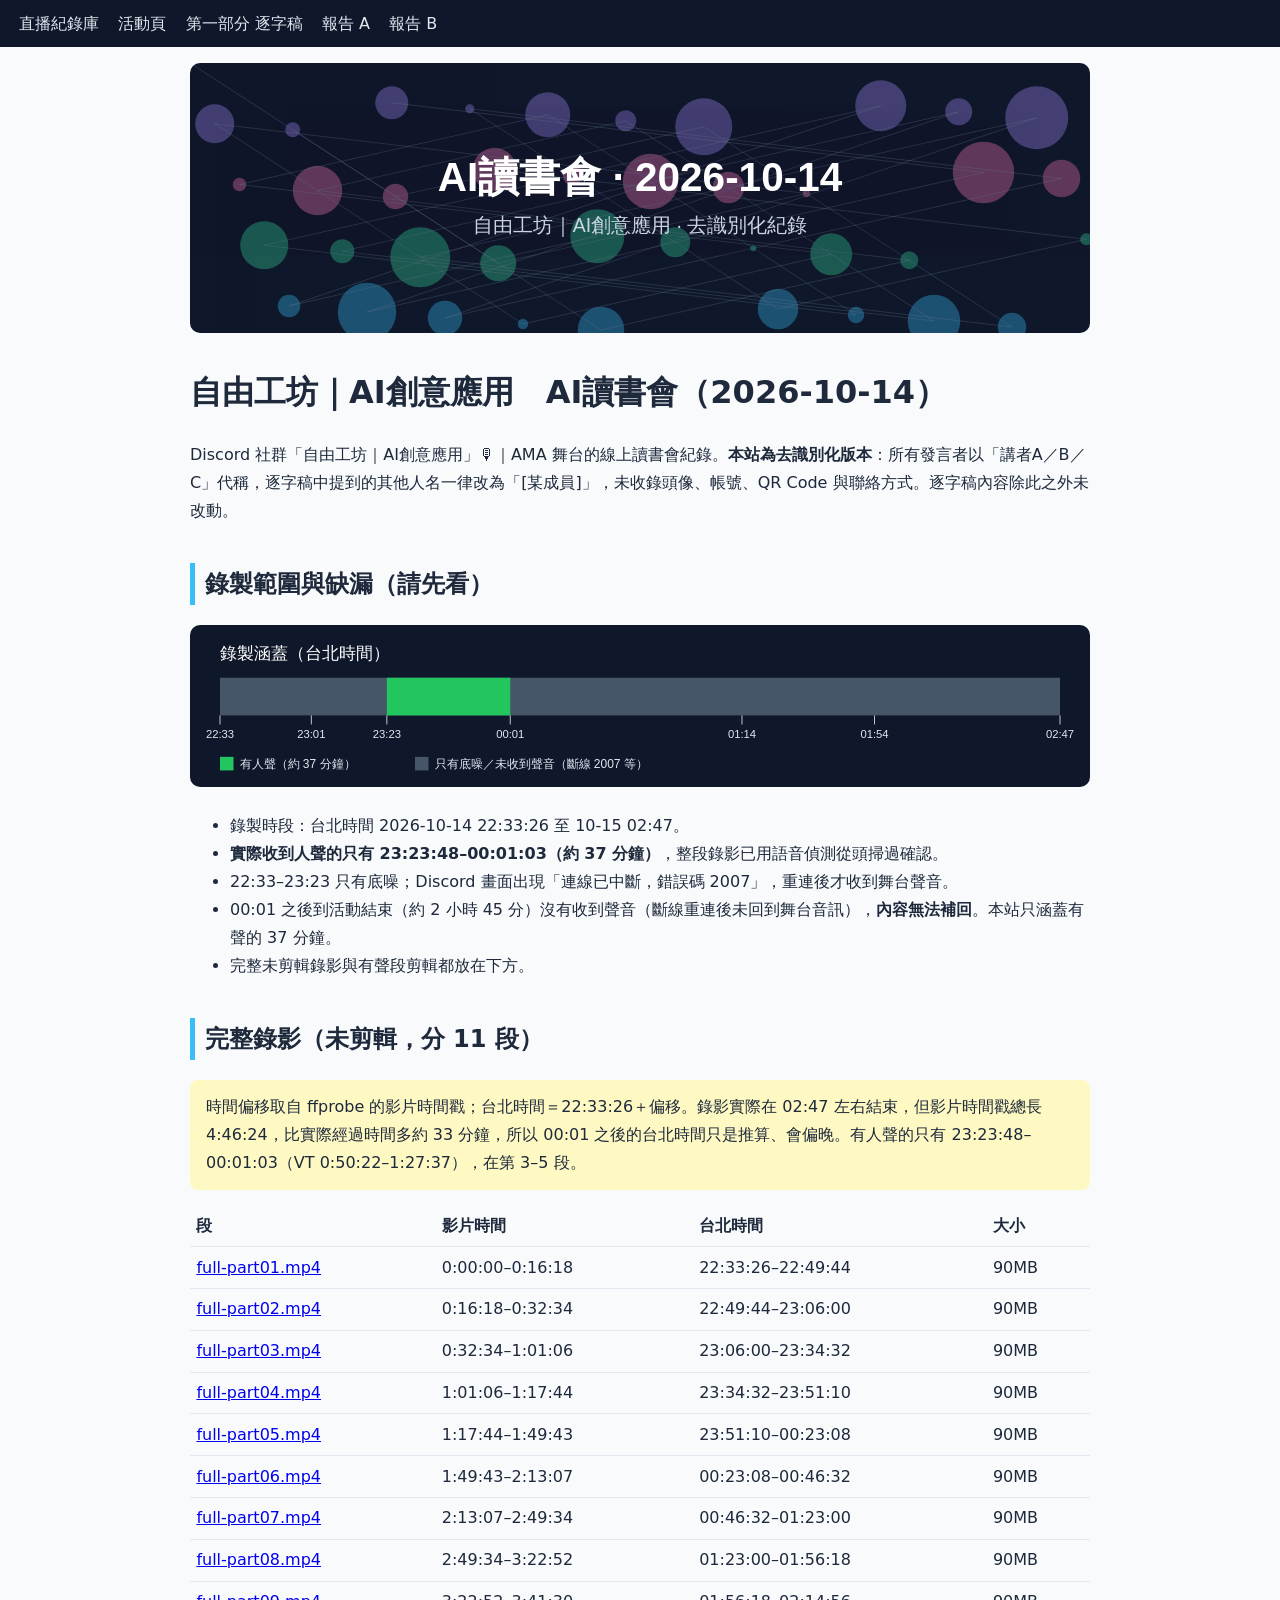
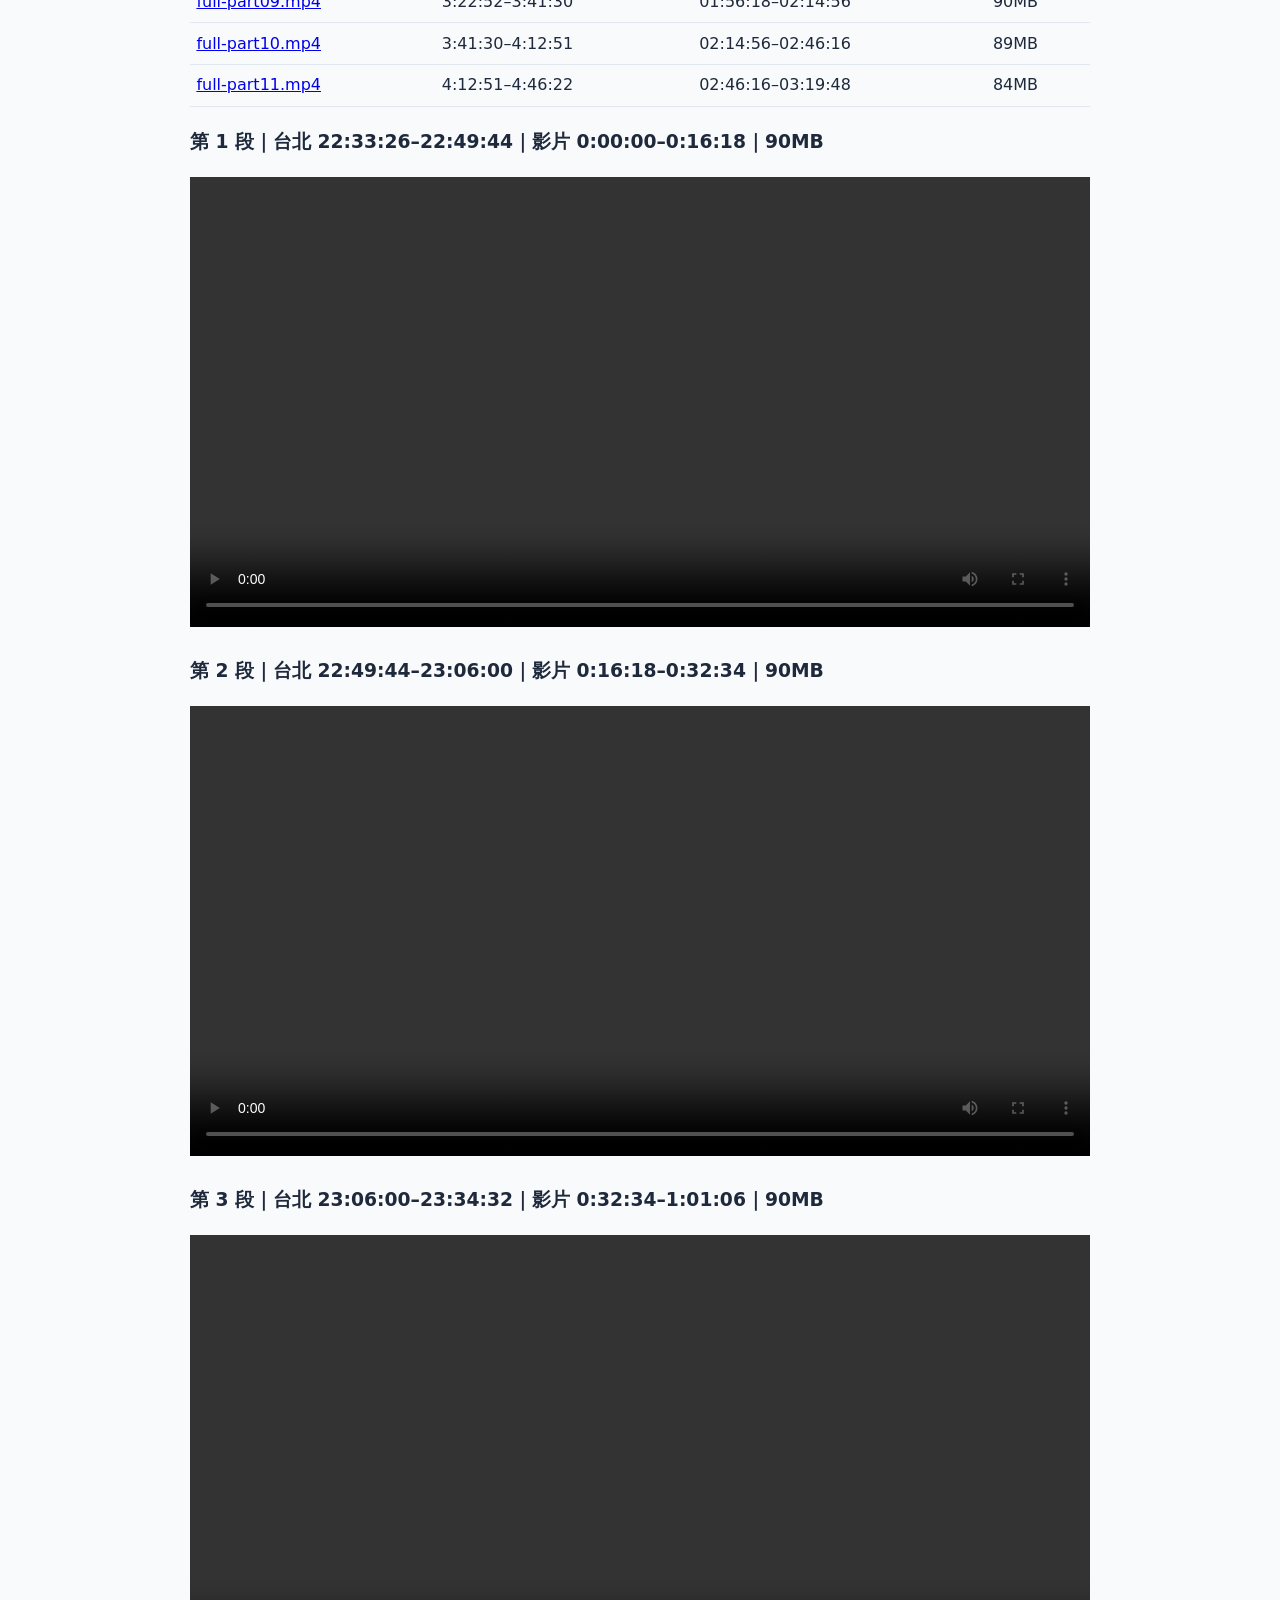
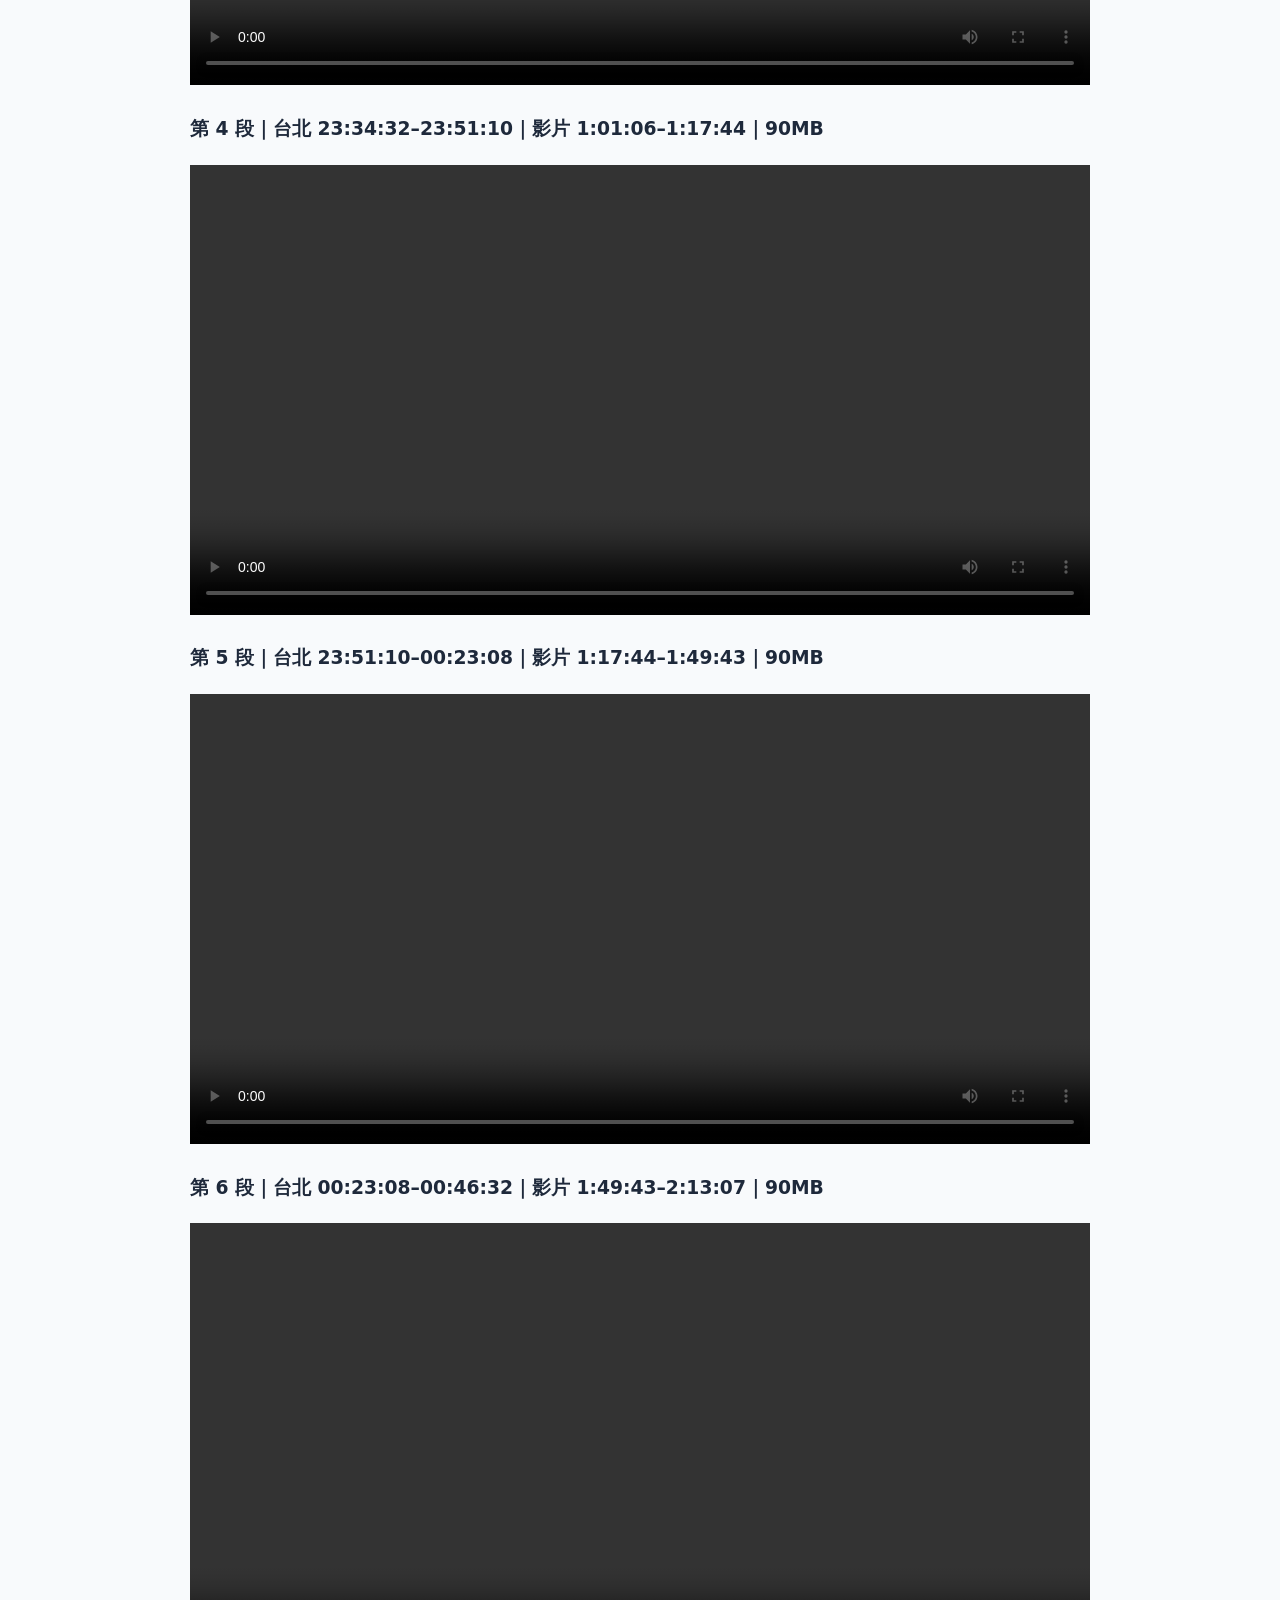
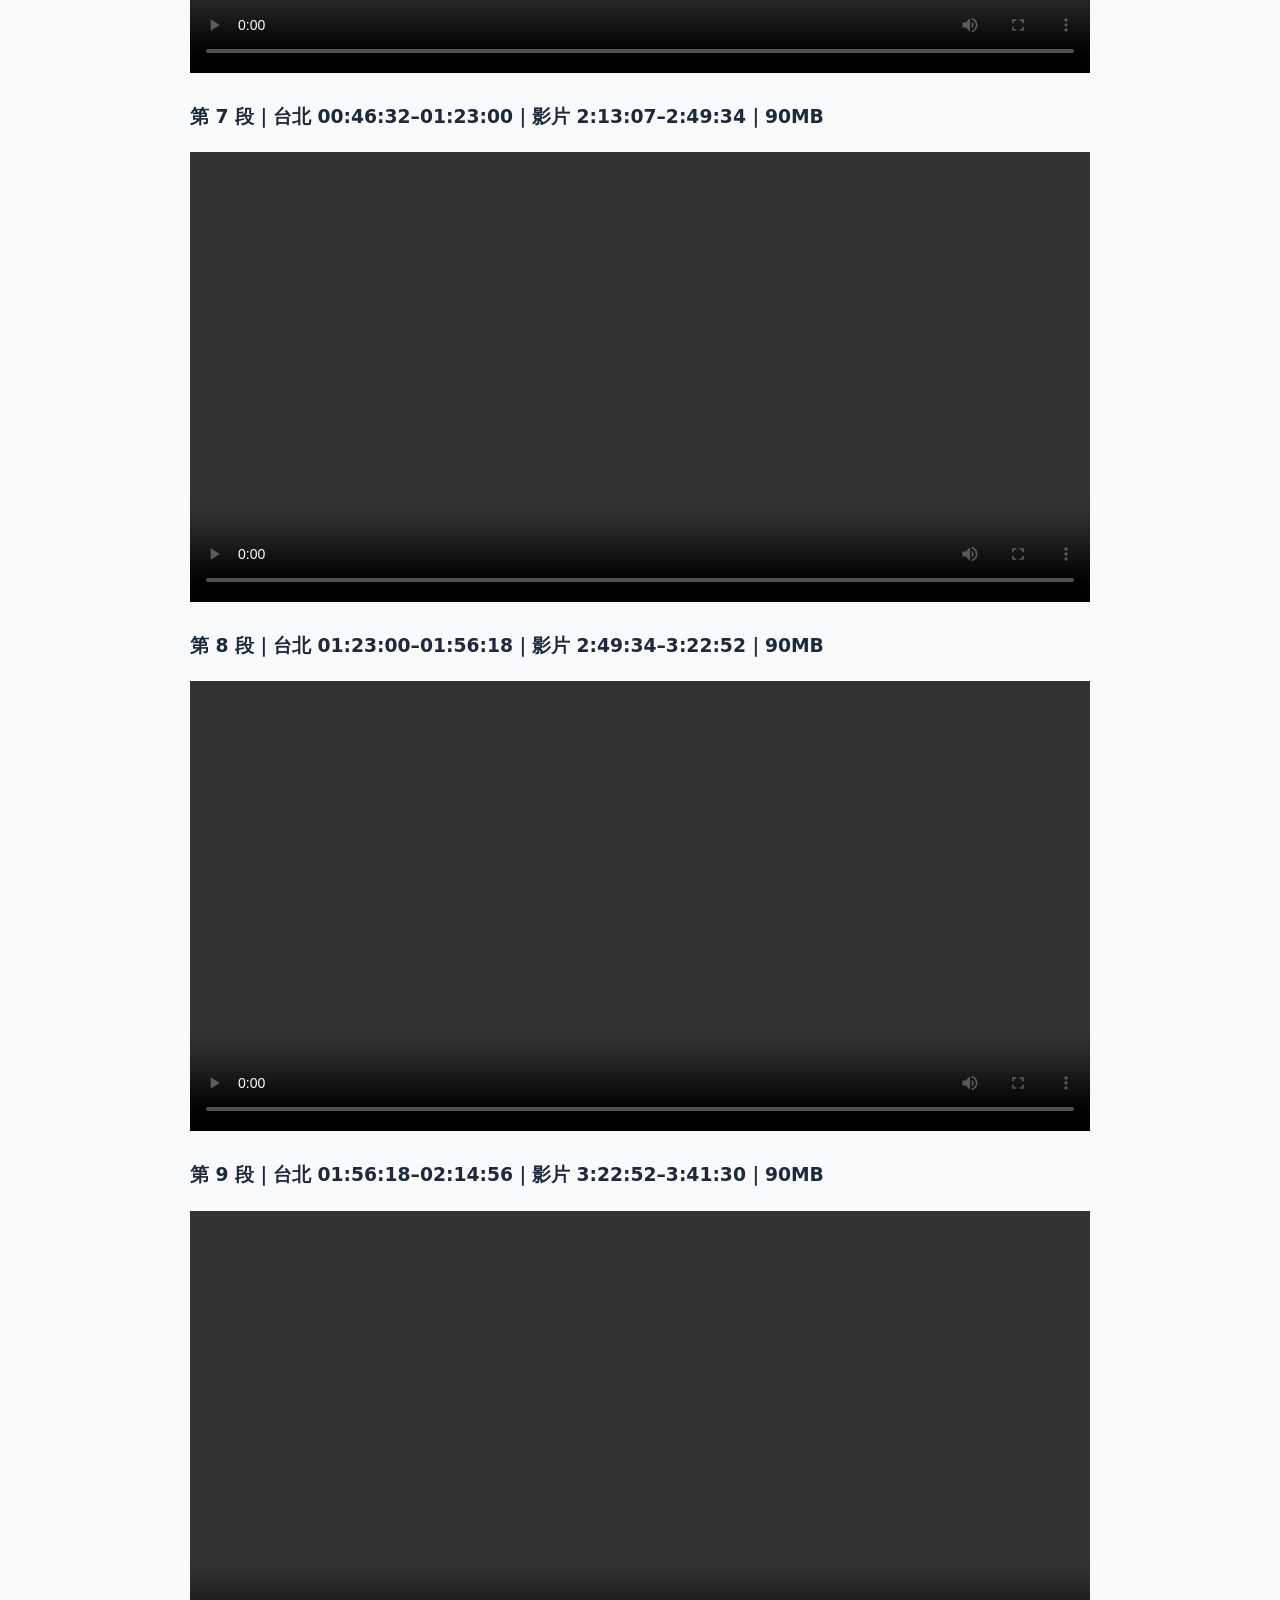
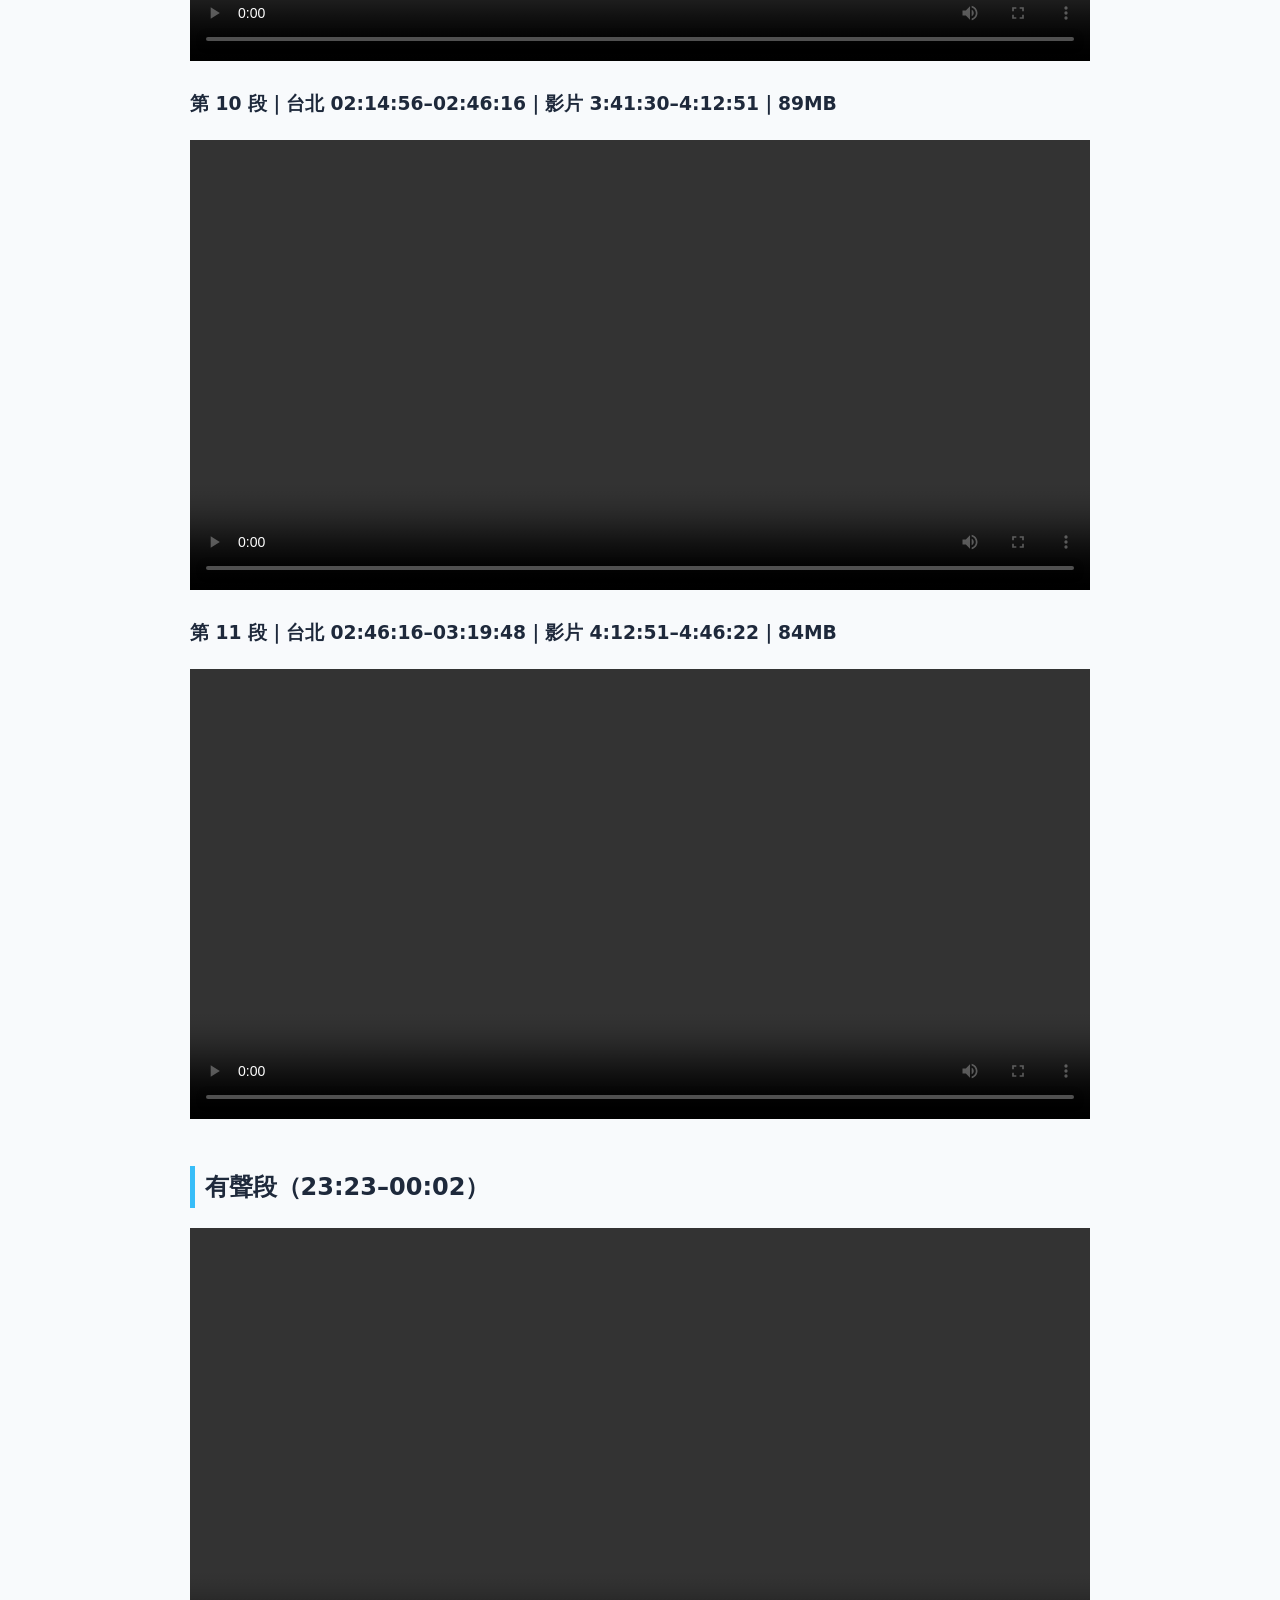
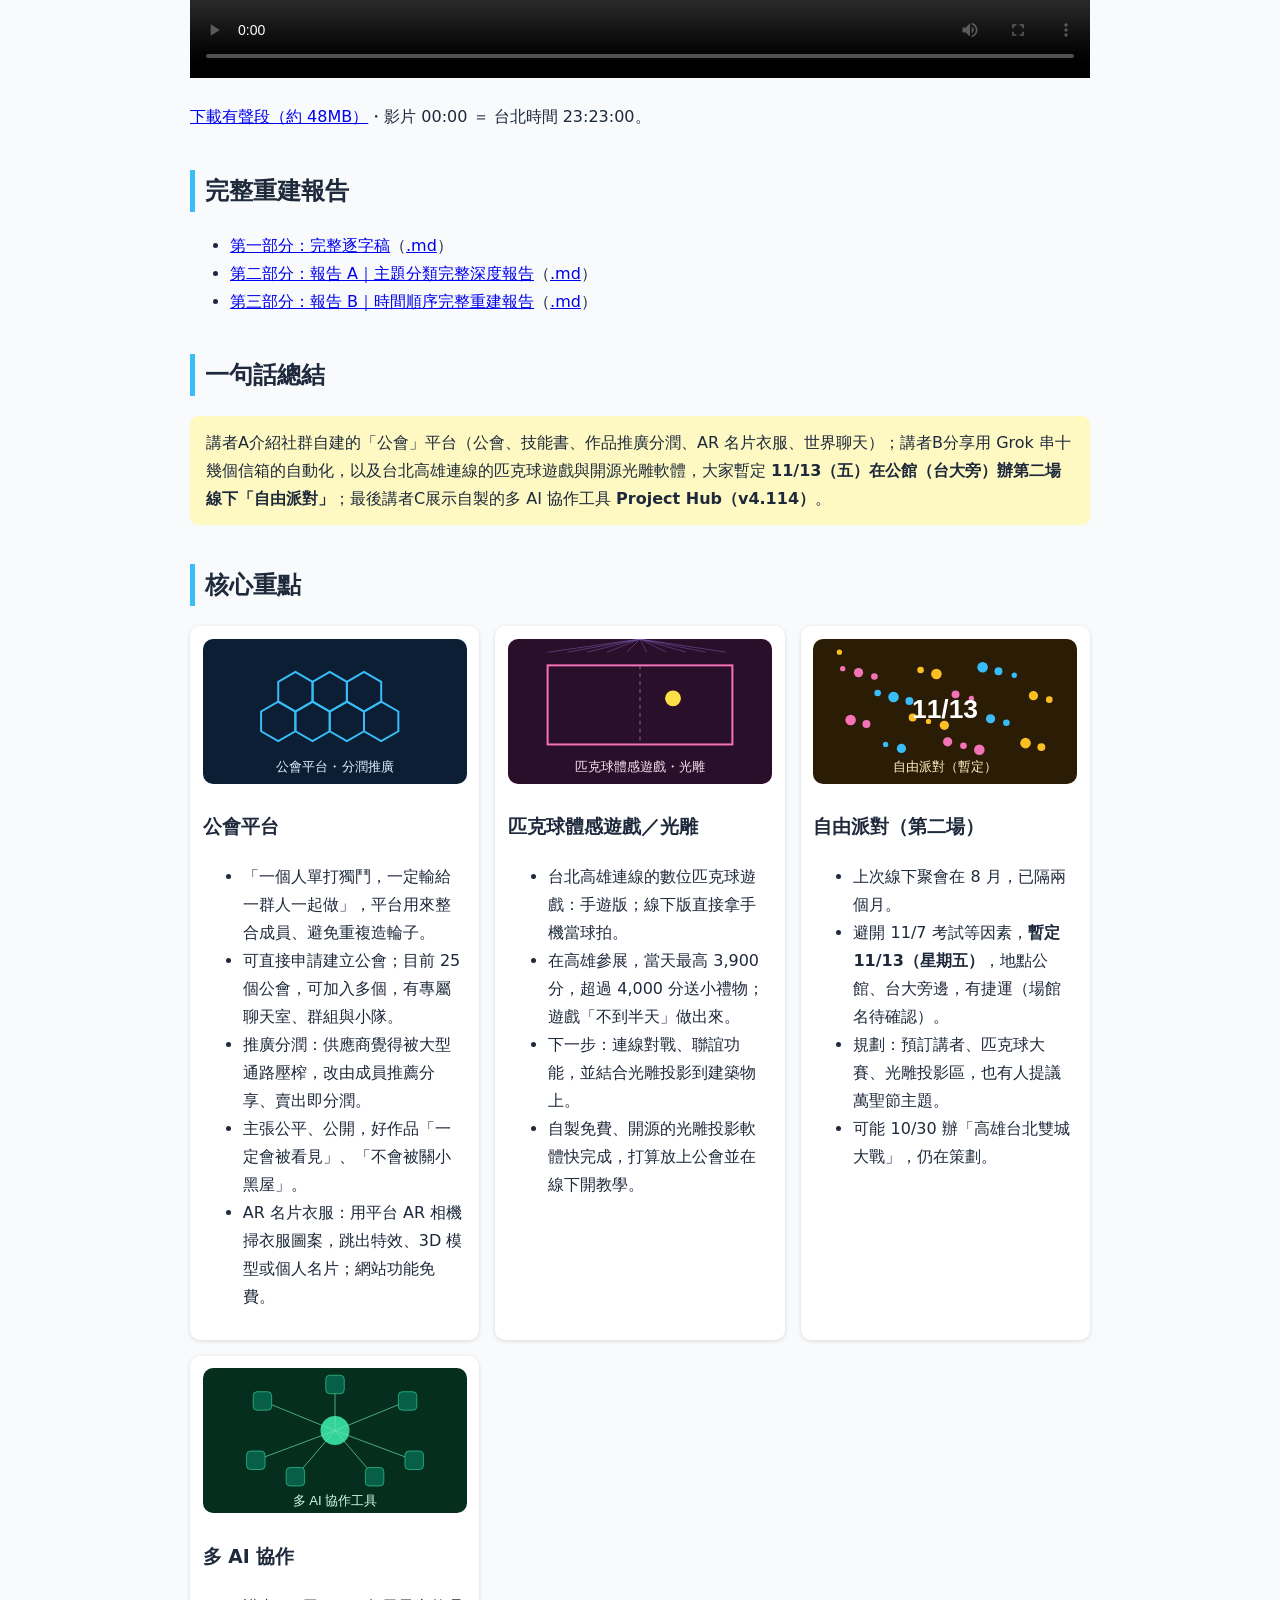
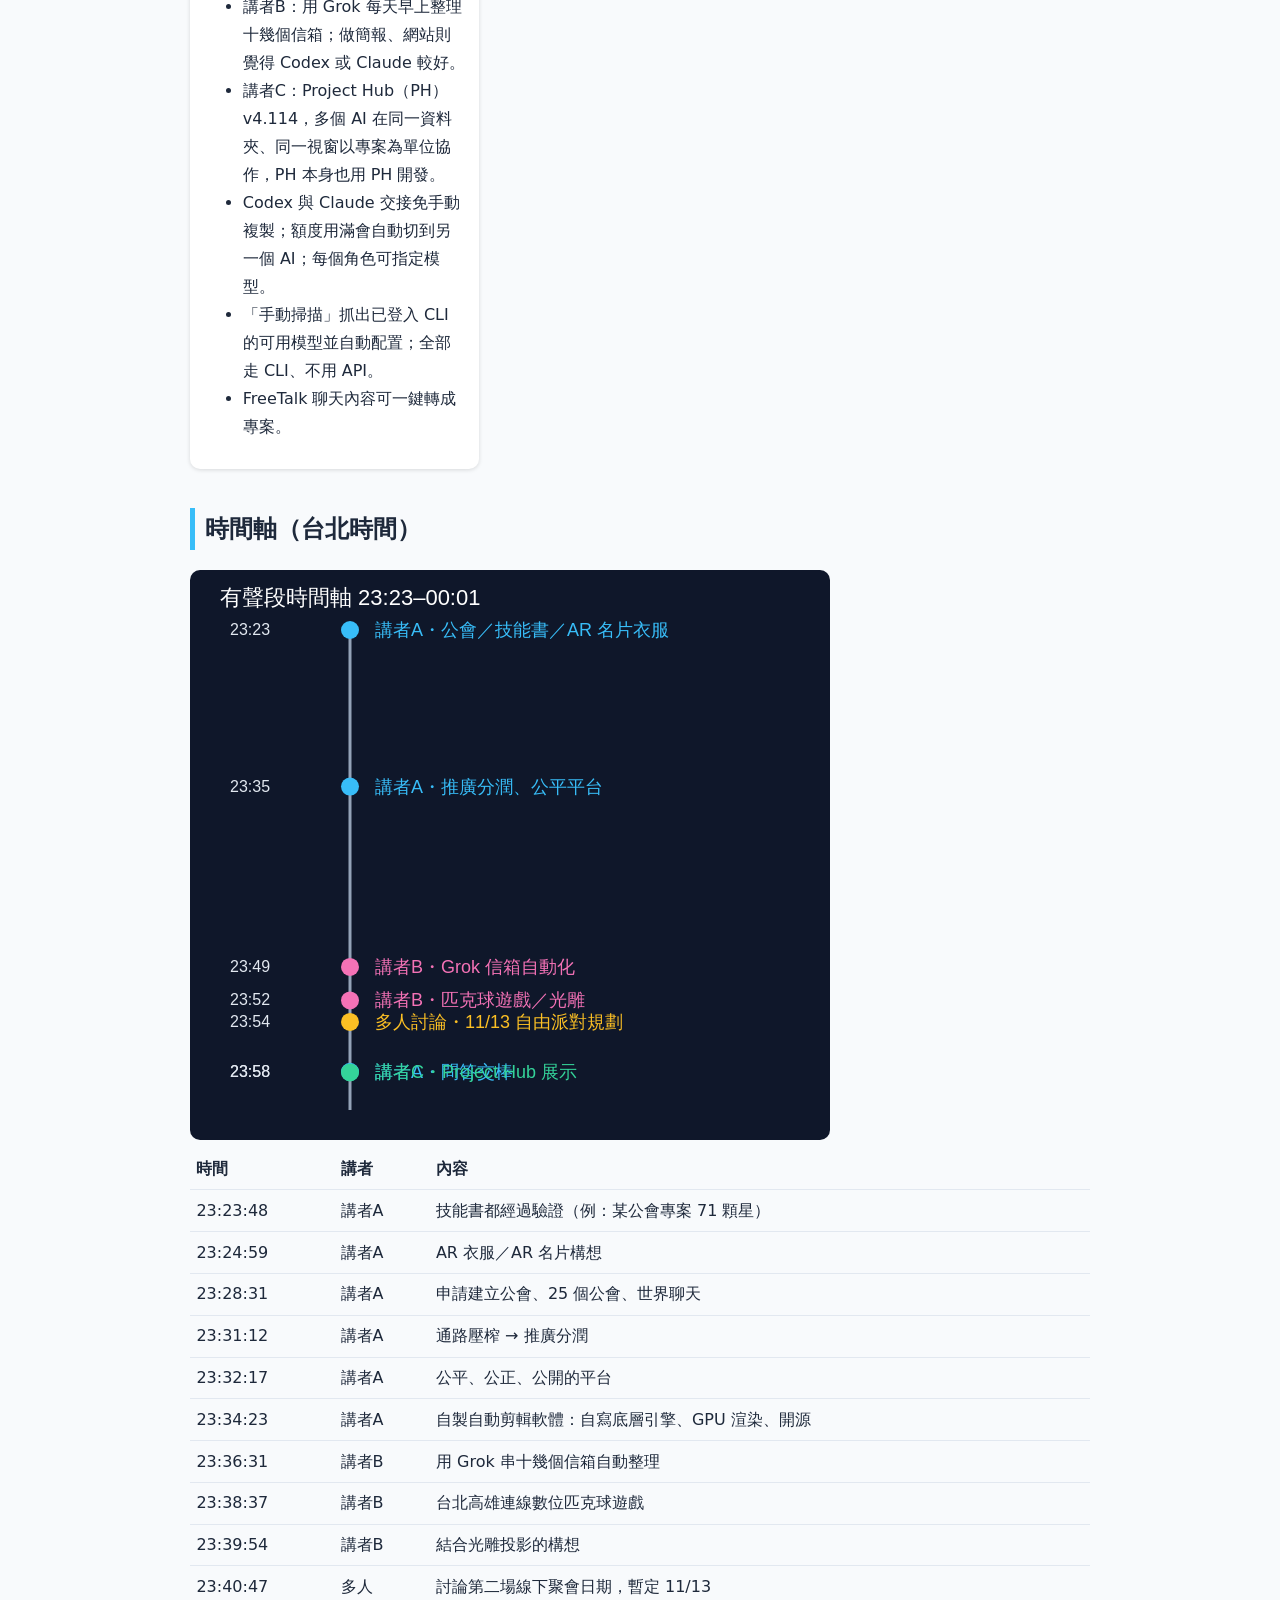
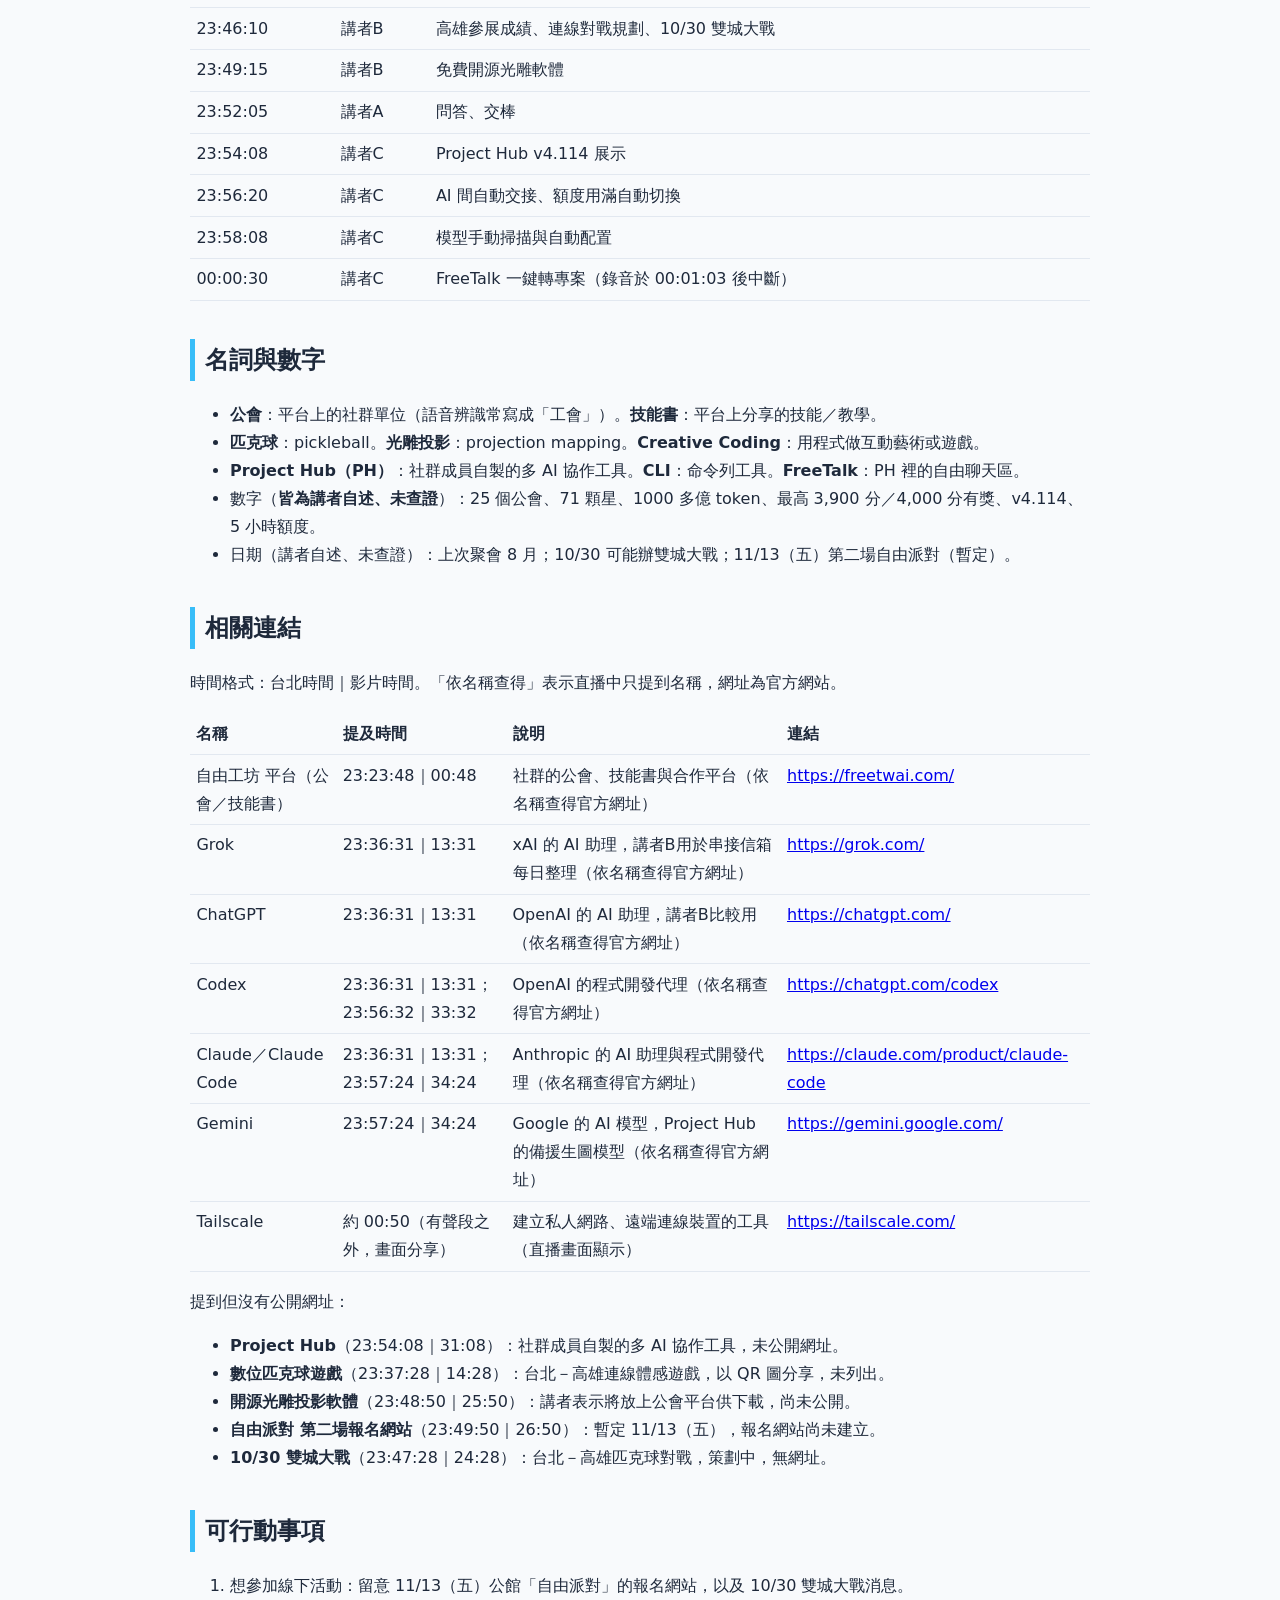
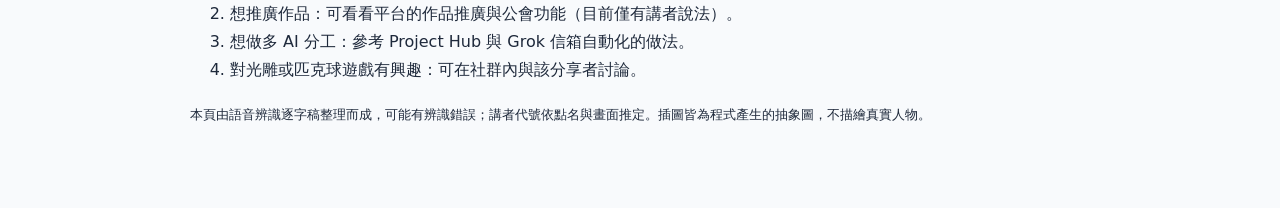
==== commit f3e2d5c9: "Embed players for all 11 full-recording parts" ====
--- a/docs/streams/2026-10-14-ai-reading-club/index.html
+++ b/docs/streams/2026-10-14-ai-reading-club/index.html
@@ -9,7 +9,7 @@
 <li>22:33–23:23 只有底噪；Discord 畫面出現「連線已中斷，錯誤碼 2007」，重連後才收到舞台聲音。</li>
 <li>00:01 之後到活動結束（約 2 小時 45 分）沒有收到聲音（斷線重連後未回到舞台音訊），<strong>內容無法補回</strong>。本站只涵蓋有聲的 37 分鐘。</li>
 <li>完整未剪輯錄影與有聲段剪輯都放在下方。</li></ul>
-<h2>完整錄影（未剪輯，分 11 段）</h2><p class="note">時間偏移取自 ffprobe 的影片時間戳；台北時間＝22:33:26＋偏移。錄影實際在 02:47 左右結束，但影片時間戳總長 4:46:24，比實際經過時間多約 33 分鐘，所以 00:01 之後的台北時間只是推算、會偏晚。有人聲的只有 23:23:48–00:01:03（VT 0:50:22–1:27:37），在第 3–5 段。</p><table><tr><th>段</th><th>影片時間</th><th>台北時間</th><th>大小</th></tr><tr><td><a href="files/full/full-part01.mp4">full-part01.mp4</a></td><td>0:00:00–0:16:18</td><td>22:33:26–22:49:44</td><td>90MB</td></tr><tr><td><a href="files/full/full-part02.mp4">full-part02.mp4</a></td><td>0:16:18–0:32:34</td><td>22:49:44–23:06:00</td><td>90MB</td></tr><tr><td><a href="files/full/full-part03.mp4">full-part03.mp4</a></td><td>0:32:34–1:01:06</td><td>23:06:00–23:34:32</td><td>90MB</td></tr><tr><td><a href="files/full/full-part04.mp4">full-part04.mp4</a></td><td>1:01:06–1:17:44</td><td>23:34:32–23:51:10</td><td>90MB</td></tr><tr><td><a href="files/full/full-part05.mp4">full-part05.mp4</a></td><td>1:17:44–1:49:43</td><td>23:51:10–00:23:08</td><td>90MB</td></tr><tr><td><a href="files/full/full-part06.mp4">full-part06.mp4</a></td><td>1:49:43–2:13:07</td><td>00:23:08–00:46:32</td><td>90MB</td></tr><tr><td><a href="files/full/full-part07.mp4">full-part07.mp4</a></td><td>2:13:07–2:49:34</td><td>00:46:32–01:23:00</td><td>90MB</td></tr><tr><td><a href="files/full/full-part08.mp4">full-part08.mp4</a></td><td>2:49:34–3:22:52</td><td>01:23:00–01:56:18</td><td>90MB</td></tr><tr><td><a href="files/full/full-part09.mp4">full-part09.mp4</a></td><td>3:22:52–3:41:30</td><td>01:56:18–02:14:56</td><td>90MB</td></tr><tr><td><a href="files/full/full-part10.mp4">full-part10.mp4</a></td><td>3:41:30–4:12:51</td><td>02:14:56–02:46:16</td><td>89MB</td></tr><tr><td><a href="files/full/full-part11.mp4">full-part11.mp4</a></td><td>4:12:51–4:46:22</td><td>02:46:16–03:19:48</td><td>84MB</td></tr></table><h2>有聲段（23:23–00:02）</h2><video controls preload="metadata" style="width:100%" src="files/AI-reading-club-20261014-2323-0002.mp4"></video><p><a href="files/AI-reading-club-20261014-2323-0002.mp4" download>下載有聲段（約 48MB）</a>・影片 00:00 ＝ 台北時間 23:23:00。</p><h2>完整重建報告</h2><ul><li><a href="transcript-full.html">第一部分：完整逐字稿</a>（<a href="transcript-full.md">.md</a>）</li><li><a href="report-a.html">第二部分：報告 A｜主題分類完整深度報告</a>（<a href="report-a.md">.md</a>）</li><li><a href="report-b.html">第三部分：報告 B｜時間順序完整重建報告</a>（<a href="report-b.md">.md</a>）</li></ul>
+<h2>完整錄影（未剪輯，分 11 段）</h2><p class="note">時間偏移取自 ffprobe 的影片時間戳；台北時間＝22:33:26＋偏移。錄影實際在 02:47 左右結束，但影片時間戳總長 4:46:24，比實際經過時間多約 33 分鐘，所以 00:01 之後的台北時間只是推算、會偏晚。有人聲的只有 23:23:48–00:01:03（VT 0:50:22–1:27:37），在第 3–5 段。</p><table><tr><th>段</th><th>影片時間</th><th>台北時間</th><th>大小</th></tr><tr><td><a href="files/full/full-part01.mp4">full-part01.mp4</a></td><td>0:00:00–0:16:18</td><td>22:33:26–22:49:44</td><td>90MB</td></tr><tr><td><a href="files/full/full-part02.mp4">full-part02.mp4</a></td><td>0:16:18–0:32:34</td><td>22:49:44–23:06:00</td><td>90MB</td></tr><tr><td><a href="files/full/full-part03.mp4">full-part03.mp4</a></td><td>0:32:34–1:01:06</td><td>23:06:00–23:34:32</td><td>90MB</td></tr><tr><td><a href="files/full/full-part04.mp4">full-part04.mp4</a></td><td>1:01:06–1:17:44</td><td>23:34:32–23:51:10</td><td>90MB</td></tr><tr><td><a href="files/full/full-part05.mp4">full-part05.mp4</a></td><td>1:17:44–1:49:43</td><td>23:51:10–00:23:08</td><td>90MB</td></tr><tr><td><a href="files/full/full-part06.mp4">full-part06.mp4</a></td><td>1:49:43–2:13:07</td><td>00:23:08–00:46:32</td><td>90MB</td></tr><tr><td><a href="files/full/full-part07.mp4">full-part07.mp4</a></td><td>2:13:07–2:49:34</td><td>00:46:32–01:23:00</td><td>90MB</td></tr><tr><td><a href="files/full/full-part08.mp4">full-part08.mp4</a></td><td>2:49:34–3:22:52</td><td>01:23:00–01:56:18</td><td>90MB</td></tr><tr><td><a href="files/full/full-part09.mp4">full-part09.mp4</a></td><td>3:22:52–3:41:30</td><td>01:56:18–02:14:56</td><td>90MB</td></tr><tr><td><a href="files/full/full-part10.mp4">full-part10.mp4</a></td><td>3:41:30–4:12:51</td><td>02:14:56–02:46:16</td><td>89MB</td></tr><tr><td><a href="files/full/full-part11.mp4">full-part11.mp4</a></td><td>4:12:51–4:46:22</td><td>02:46:16–03:19:48</td><td>84MB</td></tr></table><h3>第 1 段｜台北 22:33:26–22:49:44｜影片 0:00:00–0:16:18｜90MB</h3><video controls preload="metadata" style="width:100%" src="files/full/full-part01.mp4"></video><h3>第 2 段｜台北 22:49:44–23:06:00｜影片 0:16:18–0:32:34｜90MB</h3><video controls preload="metadata" style="width:100%" src="files/full/full-part02.mp4"></video><h3>第 3 段｜台北 23:06:00–23:34:32｜影片 0:32:34–1:01:06｜90MB</h3><video controls preload="metadata" style="width:100%" src="files/full/full-part03.mp4"></video><h3>第 4 段｜台北 23:34:32–23:51:10｜影片 1:01:06–1:17:44｜90MB</h3><video controls preload="metadata" style="width:100%" src="files/full/full-part04.mp4"></video><h3>第 5 段｜台北 23:51:10–00:23:08｜影片 1:17:44–1:49:43｜90MB</h3><video controls preload="metadata" style="width:100%" src="files/full/full-part05.mp4"></video><h3>第 6 段｜台北 00:23:08–00:46:32｜影片 1:49:43–2:13:07｜90MB</h3><video controls preload="metadata" style="width:100%" src="files/full/full-part06.mp4"></video><h3>第 7 段｜台北 00:46:32–01:23:00｜影片 2:13:07–2:49:34｜90MB</h3><video controls preload="metadata" style="width:100%" src="files/full/full-part07.mp4"></video><h3>第 8 段｜台北 01:23:00–01:56:18｜影片 2:49:34–3:22:52｜90MB</h3><video controls preload="metadata" style="width:100%" src="files/full/full-part08.mp4"></video><h3>第 9 段｜台北 01:56:18–02:14:56｜影片 3:22:52–3:41:30｜90MB</h3><video controls preload="metadata" style="width:100%" src="files/full/full-part09.mp4"></video><h3>第 10 段｜台北 02:14:56–02:46:16｜影片 3:41:30–4:12:51｜89MB</h3><video controls preload="metadata" style="width:100%" src="files/full/full-part10.mp4"></video><h3>第 11 段｜台北 02:46:16–03:19:48｜影片 4:12:51–4:46:22｜84MB</h3><video controls preload="metadata" style="width:100%" src="files/full/full-part11.mp4"></video><h2>有聲段（23:23–00:02）</h2><video controls preload="metadata" style="width:100%" src="files/AI-reading-club-20261014-2323-0002.mp4"></video><p><a href="files/AI-reading-club-20261014-2323-0002.mp4" download>下載有聲段（約 48MB）</a>・影片 00:00 ＝ 台北時間 23:23:00。</p><h2>完整重建報告</h2><ul><li><a href="transcript-full.html">第一部分：完整逐字稿</a>（<a href="transcript-full.md">.md</a>）</li><li><a href="report-a.html">第二部分：報告 A｜主題分類完整深度報告</a>（<a href="report-a.md">.md</a>）</li><li><a href="report-b.html">第三部分：報告 B｜時間順序完整重建報告</a>（<a href="report-b.md">.md</a>）</li></ul>
 <h2>一句話總結</h2>
 <p class="note">講者A介紹社群自建的「公會」平台（公會、技能書、作品推廣分潤、AR 名片衣服、世界聊天）；講者B分享用 Grok 串十幾個信箱的自動化，以及台北高雄連線的匹克球遊戲與開源光雕軟體，大家暫定 <strong>11/13（五）在公館（台大旁）辦第二場線下「自由派對」</strong>；最後講者C展示自製的多 AI 協作工具 <strong>Project Hub（v4.114）</strong>。</p>
 <h2>核心重點</h2>
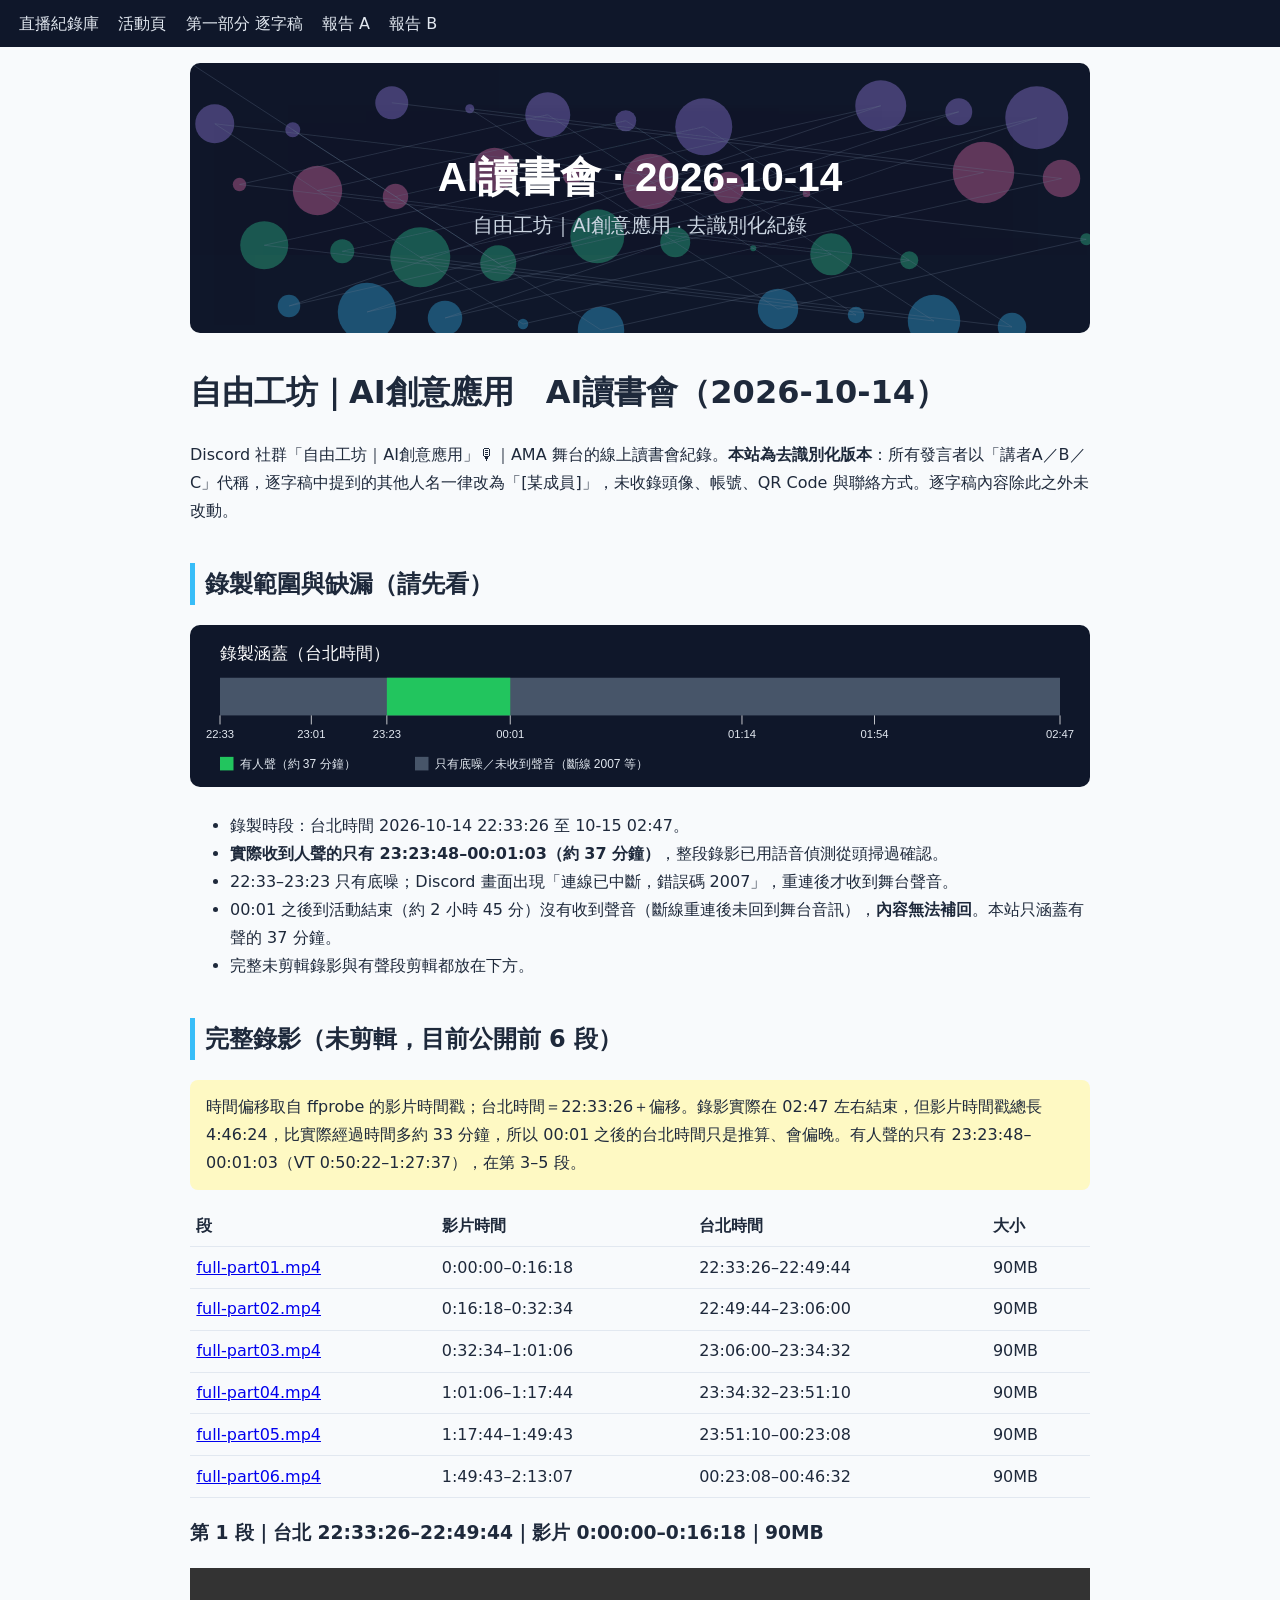
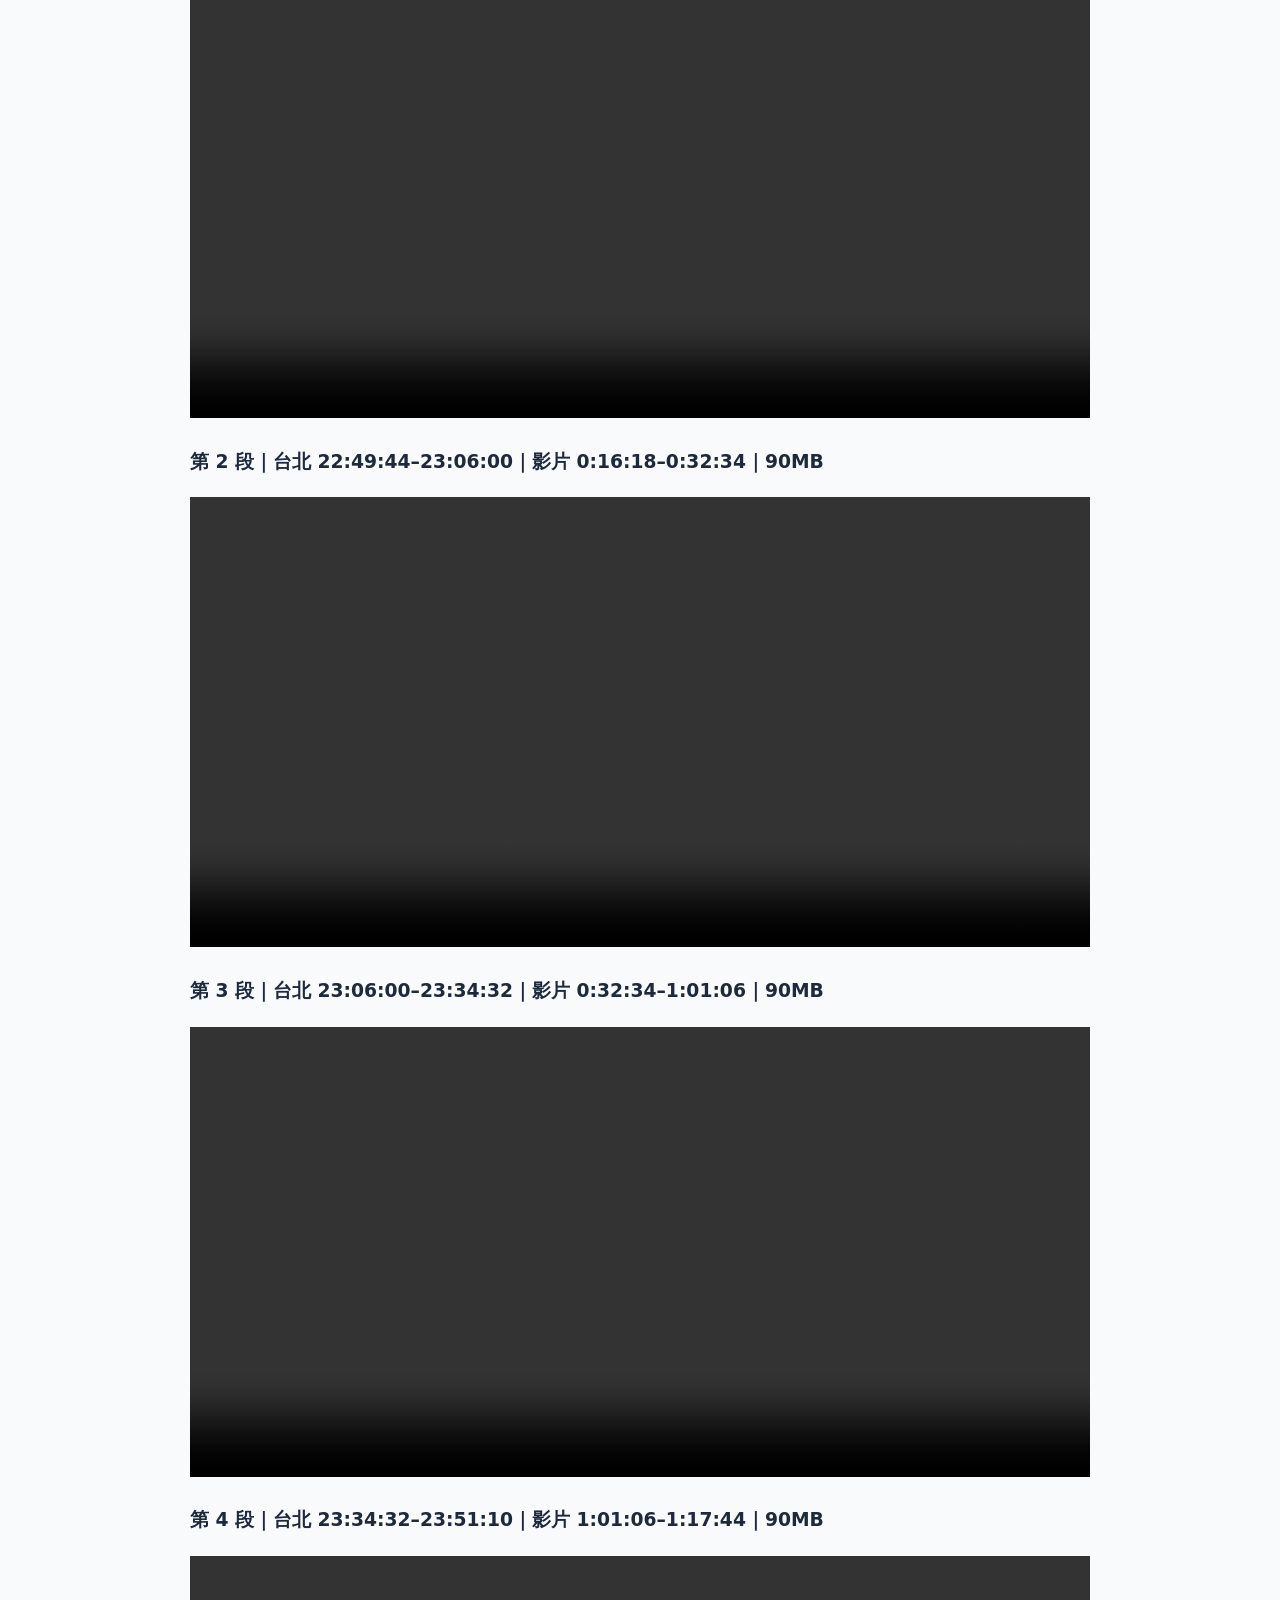
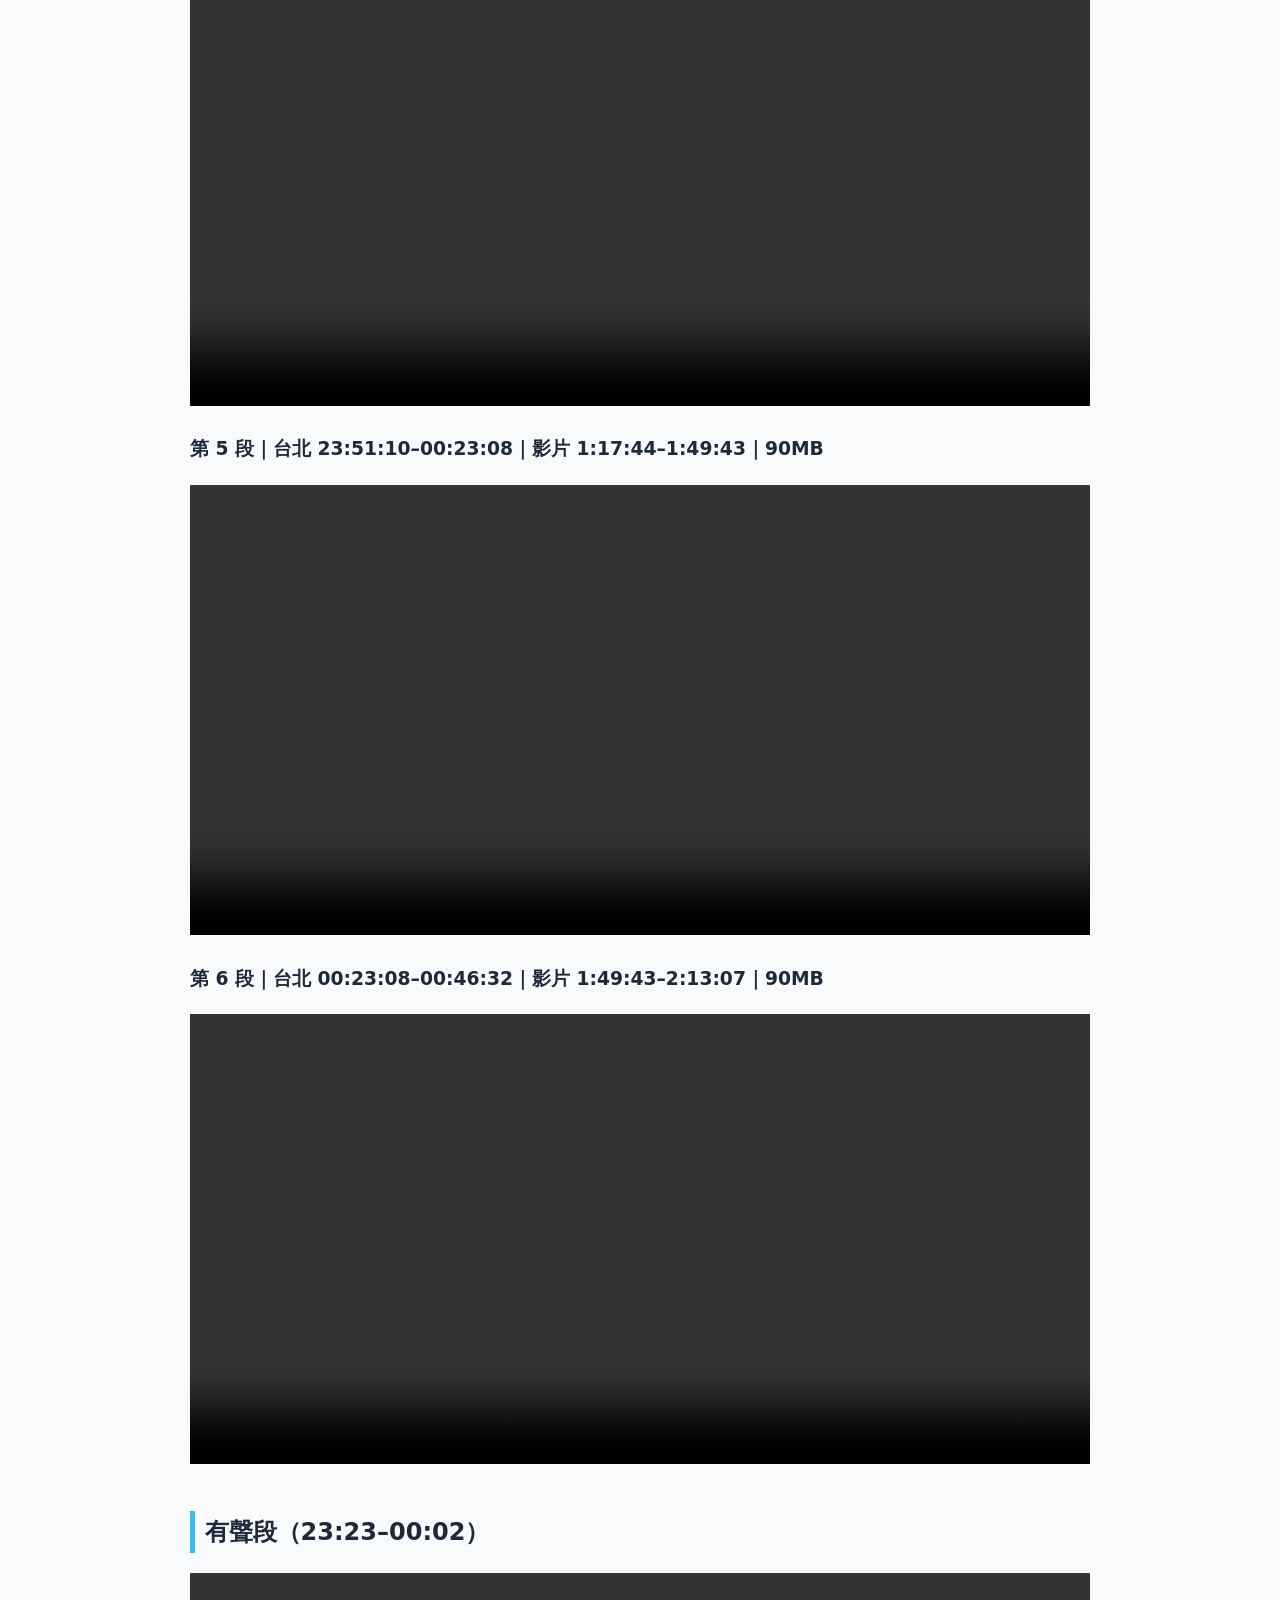
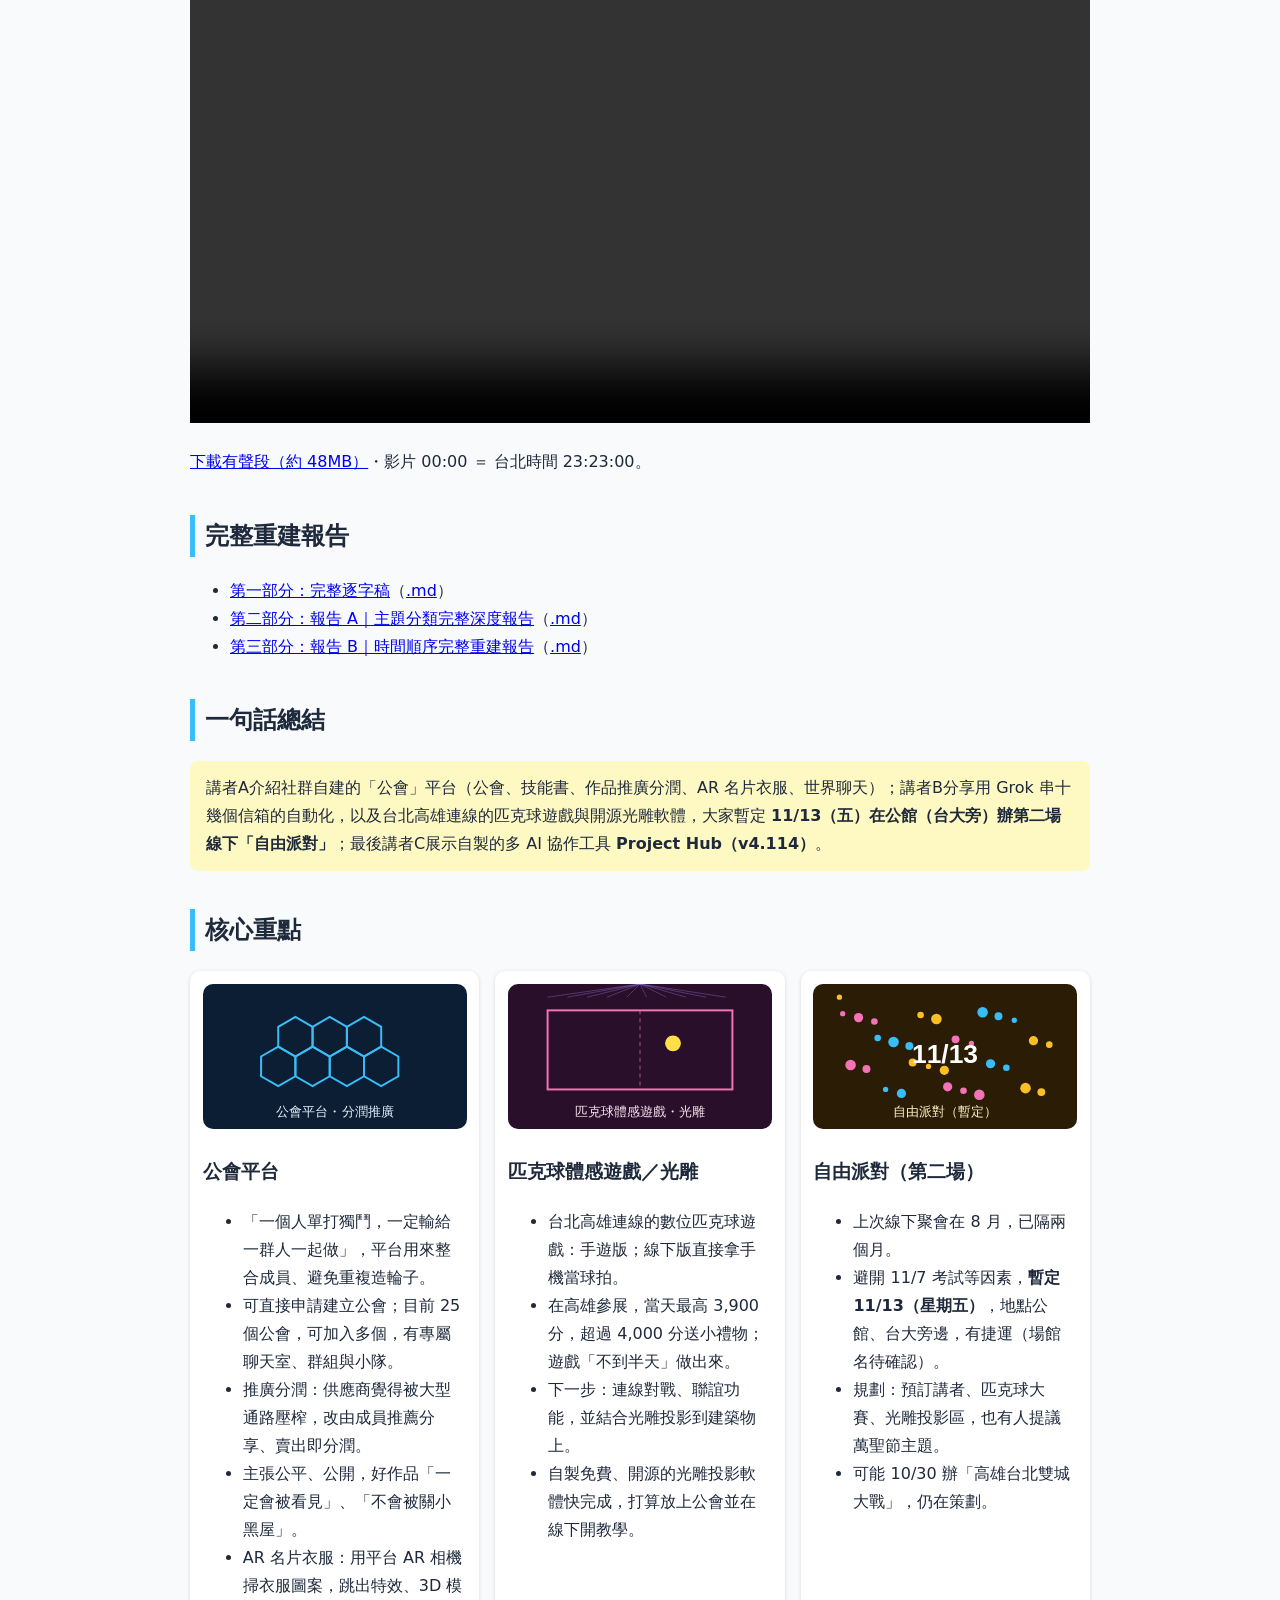
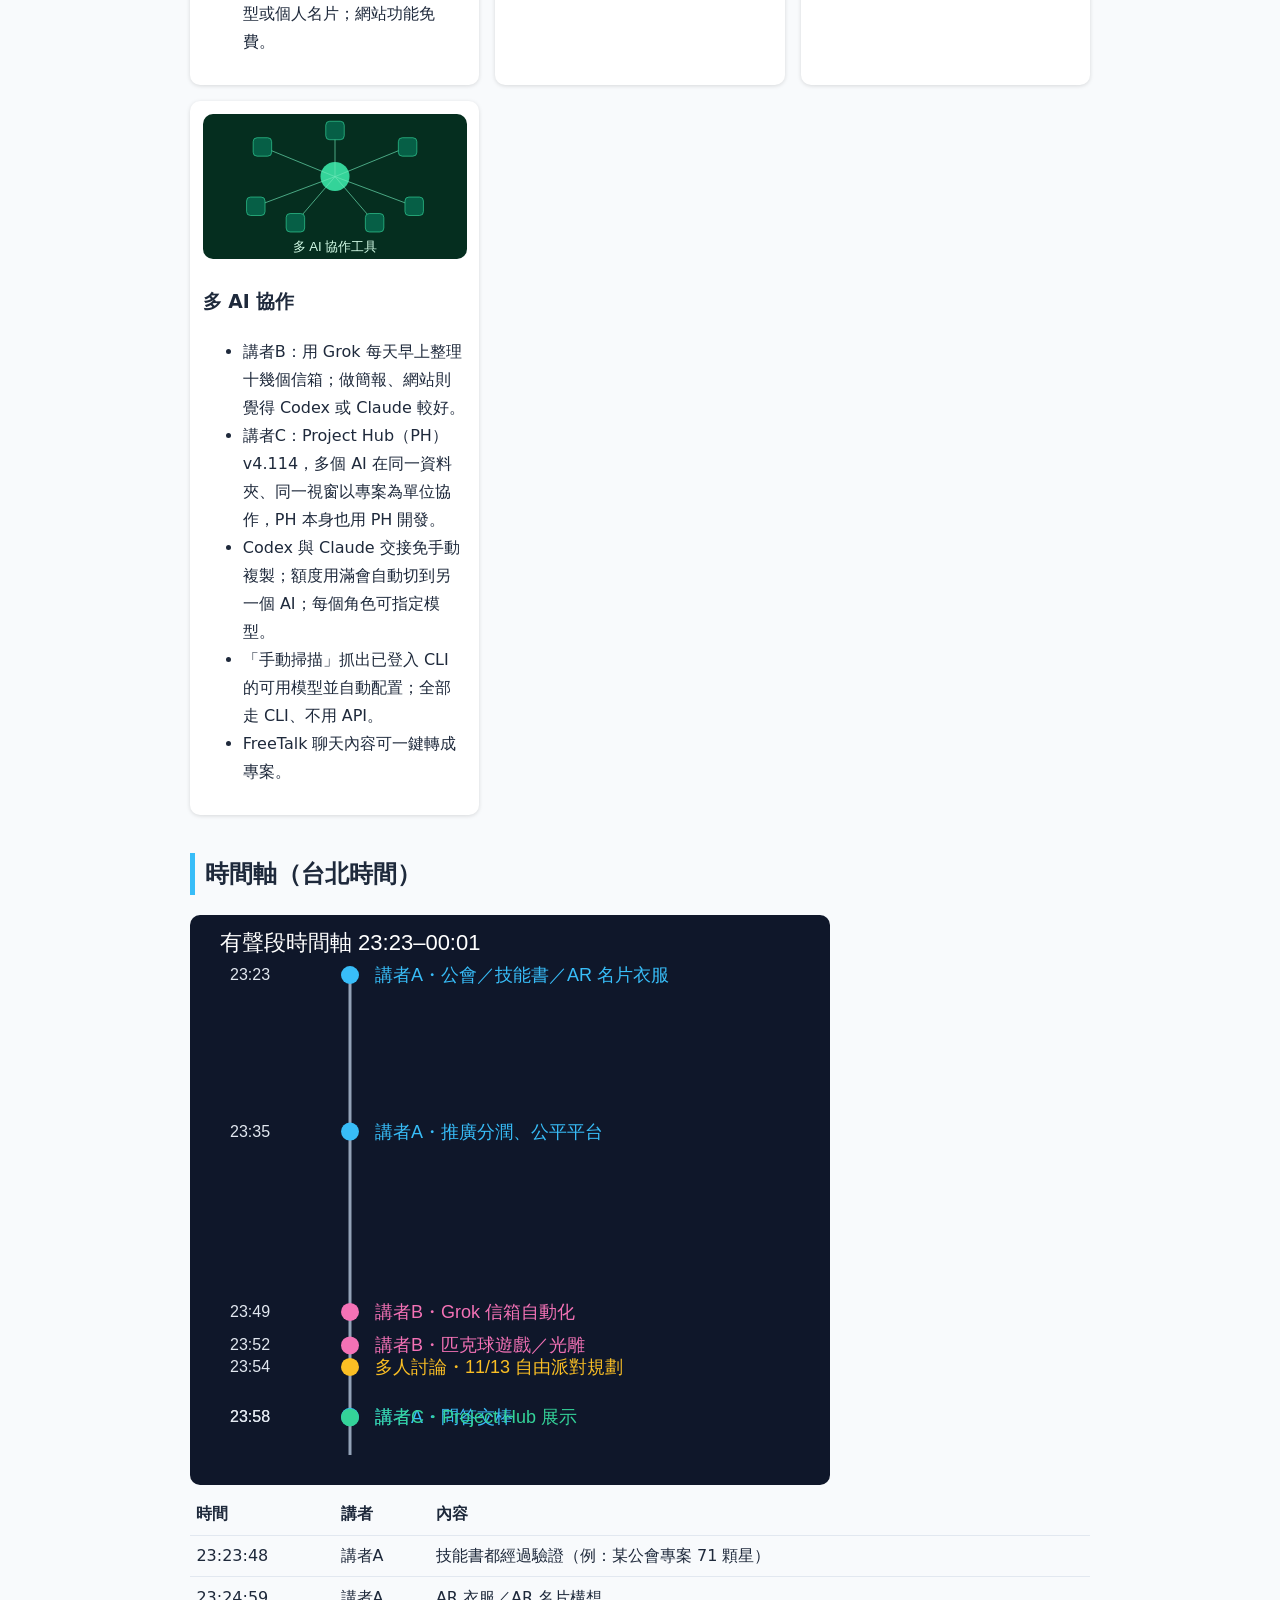
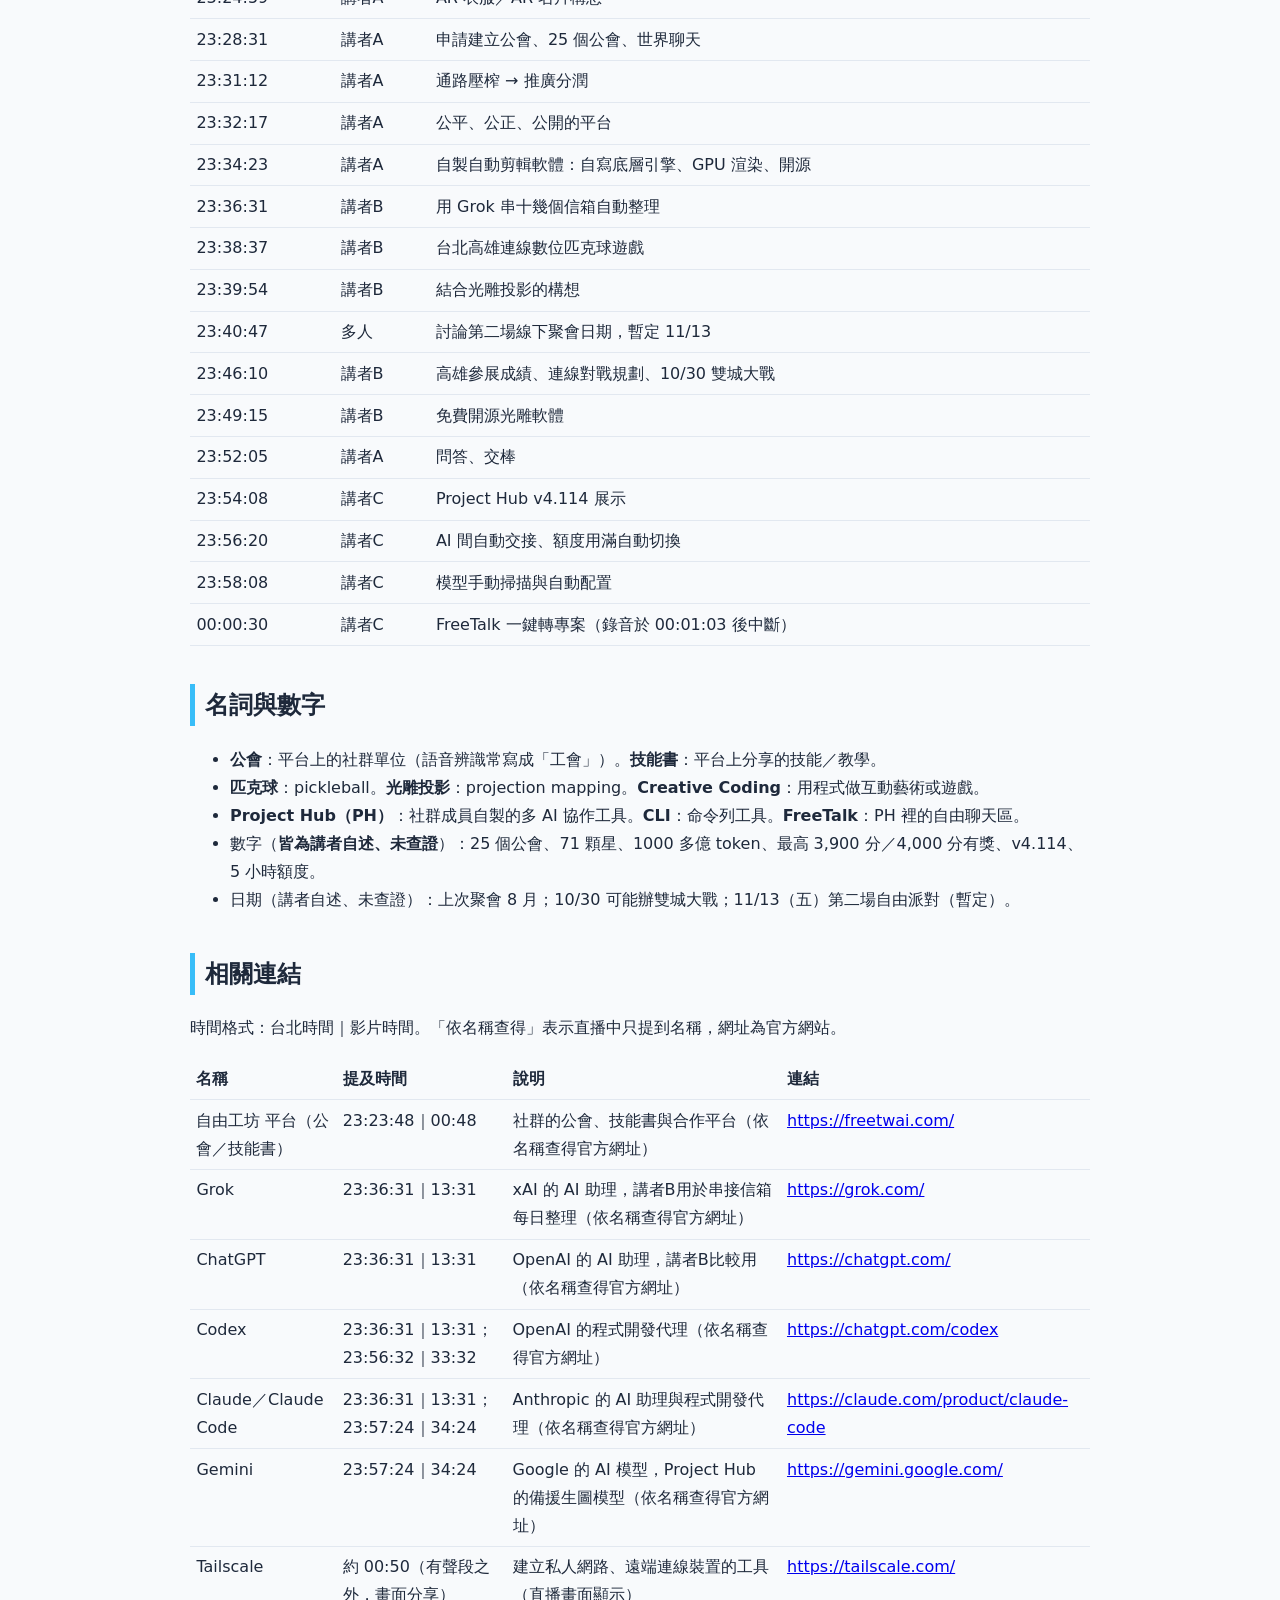
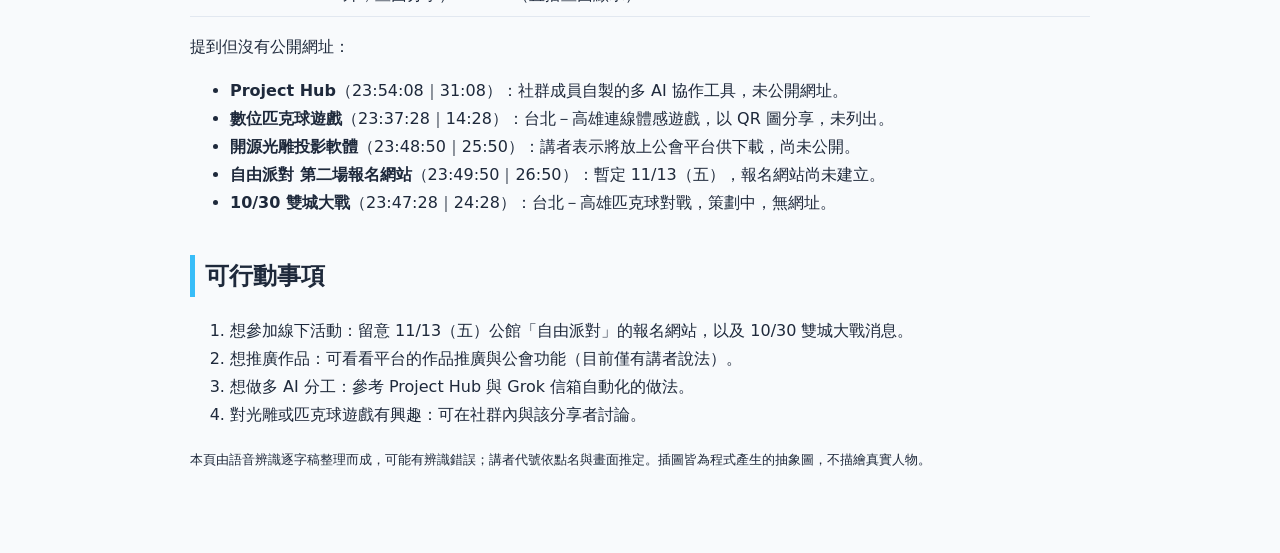
==== commit 4087b33d: "Remove full parts 07-11; one video plays at a time" ====
--- a/docs/streams/2026-10-14-ai-reading-club/index.html
+++ b/docs/streams/2026-10-14-ai-reading-club/index.html
@@ -9,7 +9,7 @@
 <li>22:33–23:23 只有底噪；Discord 畫面出現「連線已中斷，錯誤碼 2007」，重連後才收到舞台聲音。</li>
 <li>00:01 之後到活動結束（約 2 小時 45 分）沒有收到聲音（斷線重連後未回到舞台音訊），<strong>內容無法補回</strong>。本站只涵蓋有聲的 37 分鐘。</li>
 <li>完整未剪輯錄影與有聲段剪輯都放在下方。</li></ul>
-<h2>完整錄影（未剪輯，分 11 段）</h2><p class="note">時間偏移取自 ffprobe 的影片時間戳；台北時間＝22:33:26＋偏移。錄影實際在 02:47 左右結束，但影片時間戳總長 4:46:24，比實際經過時間多約 33 分鐘，所以 00:01 之後的台北時間只是推算、會偏晚。有人聲的只有 23:23:48–00:01:03（VT 0:50:22–1:27:37），在第 3–5 段。</p><table><tr><th>段</th><th>影片時間</th><th>台北時間</th><th>大小</th></tr><tr><td><a href="files/full/full-part01.mp4">full-part01.mp4</a></td><td>0:00:00–0:16:18</td><td>22:33:26–22:49:44</td><td>90MB</td></tr><tr><td><a href="files/full/full-part02.mp4">full-part02.mp4</a></td><td>0:16:18–0:32:34</td><td>22:49:44–23:06:00</td><td>90MB</td></tr><tr><td><a href="files/full/full-part03.mp4">full-part03.mp4</a></td><td>0:32:34–1:01:06</td><td>23:06:00–23:34:32</td><td>90MB</td></tr><tr><td><a href="files/full/full-part04.mp4">full-part04.mp4</a></td><td>1:01:06–1:17:44</td><td>23:34:32–23:51:10</td><td>90MB</td></tr><tr><td><a href="files/full/full-part05.mp4">full-part05.mp4</a></td><td>1:17:44–1:49:43</td><td>23:51:10–00:23:08</td><td>90MB</td></tr><tr><td><a href="files/full/full-part06.mp4">full-part06.mp4</a></td><td>1:49:43–2:13:07</td><td>00:23:08–00:46:32</td><td>90MB</td></tr><tr><td><a href="files/full/full-part07.mp4">full-part07.mp4</a></td><td>2:13:07–2:49:34</td><td>00:46:32–01:23:00</td><td>90MB</td></tr><tr><td><a href="files/full/full-part08.mp4">full-part08.mp4</a></td><td>2:49:34–3:22:52</td><td>01:23:00–01:56:18</td><td>90MB</td></tr><tr><td><a href="files/full/full-part09.mp4">full-part09.mp4</a></td><td>3:22:52–3:41:30</td><td>01:56:18–02:14:56</td><td>90MB</td></tr><tr><td><a href="files/full/full-part10.mp4">full-part10.mp4</a></td><td>3:41:30–4:12:51</td><td>02:14:56–02:46:16</td><td>89MB</td></tr><tr><td><a href="files/full/full-part11.mp4">full-part11.mp4</a></td><td>4:12:51–4:46:22</td><td>02:46:16–03:19:48</td><td>84MB</td></tr></table><h3>第 1 段｜台北 22:33:26–22:49:44｜影片 0:00:00–0:16:18｜90MB</h3><video controls preload="metadata" style="width:100%" src="files/full/full-part01.mp4"></video><h3>第 2 段｜台北 22:49:44–23:06:00｜影片 0:16:18–0:32:34｜90MB</h3><video controls preload="metadata" style="width:100%" src="files/full/full-part02.mp4"></video><h3>第 3 段｜台北 23:06:00–23:34:32｜影片 0:32:34–1:01:06｜90MB</h3><video controls preload="metadata" style="width:100%" src="files/full/full-part03.mp4"></video><h3>第 4 段｜台北 23:34:32–23:51:10｜影片 1:01:06–1:17:44｜90MB</h3><video controls preload="metadata" style="width:100%" src="files/full/full-part04.mp4"></video><h3>第 5 段｜台北 23:51:10–00:23:08｜影片 1:17:44–1:49:43｜90MB</h3><video controls preload="metadata" style="width:100%" src="files/full/full-part05.mp4"></video><h3>第 6 段｜台北 00:23:08–00:46:32｜影片 1:49:43–2:13:07｜90MB</h3><video controls preload="metadata" style="width:100%" src="files/full/full-part06.mp4"></video><h3>第 7 段｜台北 00:46:32–01:23:00｜影片 2:13:07–2:49:34｜90MB</h3><video controls preload="metadata" style="width:100%" src="files/full/full-part07.mp4"></video><h3>第 8 段｜台北 01:23:00–01:56:18｜影片 2:49:34–3:22:52｜90MB</h3><video controls preload="metadata" style="width:100%" src="files/full/full-part08.mp4"></video><h3>第 9 段｜台北 01:56:18–02:14:56｜影片 3:22:52–3:41:30｜90MB</h3><video controls preload="metadata" style="width:100%" src="files/full/full-part09.mp4"></video><h3>第 10 段｜台北 02:14:56–02:46:16｜影片 3:41:30–4:12:51｜89MB</h3><video controls preload="metadata" style="width:100%" src="files/full/full-part10.mp4"></video><h3>第 11 段｜台北 02:46:16–03:19:48｜影片 4:12:51–4:46:22｜84MB</h3><video controls preload="metadata" style="width:100%" src="files/full/full-part11.mp4"></video><h2>有聲段（23:23–00:02）</h2><video controls preload="metadata" style="width:100%" src="files/AI-reading-club-20261014-2323-0002.mp4"></video><p><a href="files/AI-reading-club-20261014-2323-0002.mp4" download>下載有聲段（約 48MB）</a>・影片 00:00 ＝ 台北時間 23:23:00。</p><h2>完整重建報告</h2><ul><li><a href="transcript-full.html">第一部分：完整逐字稿</a>（<a href="transcript-full.md">.md</a>）</li><li><a href="report-a.html">第二部分：報告 A｜主題分類完整深度報告</a>（<a href="report-a.md">.md</a>）</li><li><a href="report-b.html">第三部分：報告 B｜時間順序完整重建報告</a>（<a href="report-b.md">.md</a>）</li></ul>
+<h2>完整錄影（未剪輯，目前公開前 6 段）</h2><p class="note">時間偏移取自 ffprobe 的影片時間戳；台北時間＝22:33:26＋偏移。錄影實際在 02:47 左右結束，但影片時間戳總長 4:46:24，比實際經過時間多約 33 分鐘，所以 00:01 之後的台北時間只是推算、會偏晚。有人聲的只有 23:23:48–00:01:03（VT 0:50:22–1:27:37），在第 3–5 段。</p><table><tr><th>段</th><th>影片時間</th><th>台北時間</th><th>大小</th></tr><tr><td><a href="files/full/full-part01.mp4">full-part01.mp4</a></td><td>0:00:00–0:16:18</td><td>22:33:26–22:49:44</td><td>90MB</td></tr><tr><td><a href="files/full/full-part02.mp4">full-part02.mp4</a></td><td>0:16:18–0:32:34</td><td>22:49:44–23:06:00</td><td>90MB</td></tr><tr><td><a href="files/full/full-part03.mp4">full-part03.mp4</a></td><td>0:32:34–1:01:06</td><td>23:06:00–23:34:32</td><td>90MB</td></tr><tr><td><a href="files/full/full-part04.mp4">full-part04.mp4</a></td><td>1:01:06–1:17:44</td><td>23:34:32–23:51:10</td><td>90MB</td></tr><tr><td><a href="files/full/full-part05.mp4">full-part05.mp4</a></td><td>1:17:44–1:49:43</td><td>23:51:10–00:23:08</td><td>90MB</td></tr><tr><td><a href="files/full/full-part06.mp4">full-part06.mp4</a></td><td>1:49:43–2:13:07</td><td>00:23:08–00:46:32</td><td>90MB</td></tr></table><h3>第 1 段｜台北 22:33:26–22:49:44｜影片 0:00:00–0:16:18｜90MB</h3><video controls preload="metadata" style="width:100%" src="files/full/full-part01.mp4"></video><h3>第 2 段｜台北 22:49:44–23:06:00｜影片 0:16:18–0:32:34｜90MB</h3><video controls preload="metadata" style="width:100%" src="files/full/full-part02.mp4"></video><h3>第 3 段｜台北 23:06:00–23:34:32｜影片 0:32:34–1:01:06｜90MB</h3><video controls preload="metadata" style="width:100%" src="files/full/full-part03.mp4"></video><h3>第 4 段｜台北 23:34:32–23:51:10｜影片 1:01:06–1:17:44｜90MB</h3><video controls preload="metadata" style="width:100%" src="files/full/full-part04.mp4"></video><h3>第 5 段｜台北 23:51:10–00:23:08｜影片 1:17:44–1:49:43｜90MB</h3><video controls preload="metadata" style="width:100%" src="files/full/full-part05.mp4"></video><h3>第 6 段｜台北 00:23:08–00:46:32｜影片 1:49:43–2:13:07｜90MB</h3><video controls preload="metadata" style="width:100%" src="files/full/full-part06.mp4"></video><h2>有聲段（23:23–00:02）</h2><video controls preload="metadata" style="width:100%" src="files/AI-reading-club-20261014-2323-0002.mp4"></video><p><a href="files/AI-reading-club-20261014-2323-0002.mp4" download>下載有聲段（約 48MB）</a>・影片 00:00 ＝ 台北時間 23:23:00。</p><h2>完整重建報告</h2><ul><li><a href="transcript-full.html">第一部分：完整逐字稿</a>（<a href="transcript-full.md">.md</a>）</li><li><a href="report-a.html">第二部分：報告 A｜主題分類完整深度報告</a>（<a href="report-a.md">.md</a>）</li><li><a href="report-b.html">第三部分：報告 B｜時間順序完整重建報告</a>（<a href="report-b.md">.md</a>）</li></ul>
 <h2>一句話總結</h2>
 <p class="note">講者A介紹社群自建的「公會」平台（公會、技能書、作品推廣分潤、AR 名片衣服、世界聊天）；講者B分享用 Grok 串十幾個信箱的自動化，以及台北高雄連線的匹克球遊戲與開源光雕軟體，大家暫定 <strong>11/13（五）在公館（台大旁）辦第二場線下「自由派對」</strong>；最後講者C展示自製的多 AI 協作工具 <strong>Project Hub（v4.114）</strong>。</p>
 <h2>核心重點</h2>
@@ -69,4 +69,4 @@
 <li>想做多 AI 分工：參考 Project Hub 與 Grok 信箱自動化的做法。</li>
 <li>對光雕或匹克球遊戲有興趣：可在社群內與該分享者討論。</li></ol>
 <p><small>本頁由語音辨識逐字稿整理而成，可能有辨識錯誤；講者代號依點名與畫面推定。插圖皆為程式產生的抽象圖，不描繪真實人物。</small></p>
-</main></body></html>+</main><script src="../../one-video.js"></script></body></html>
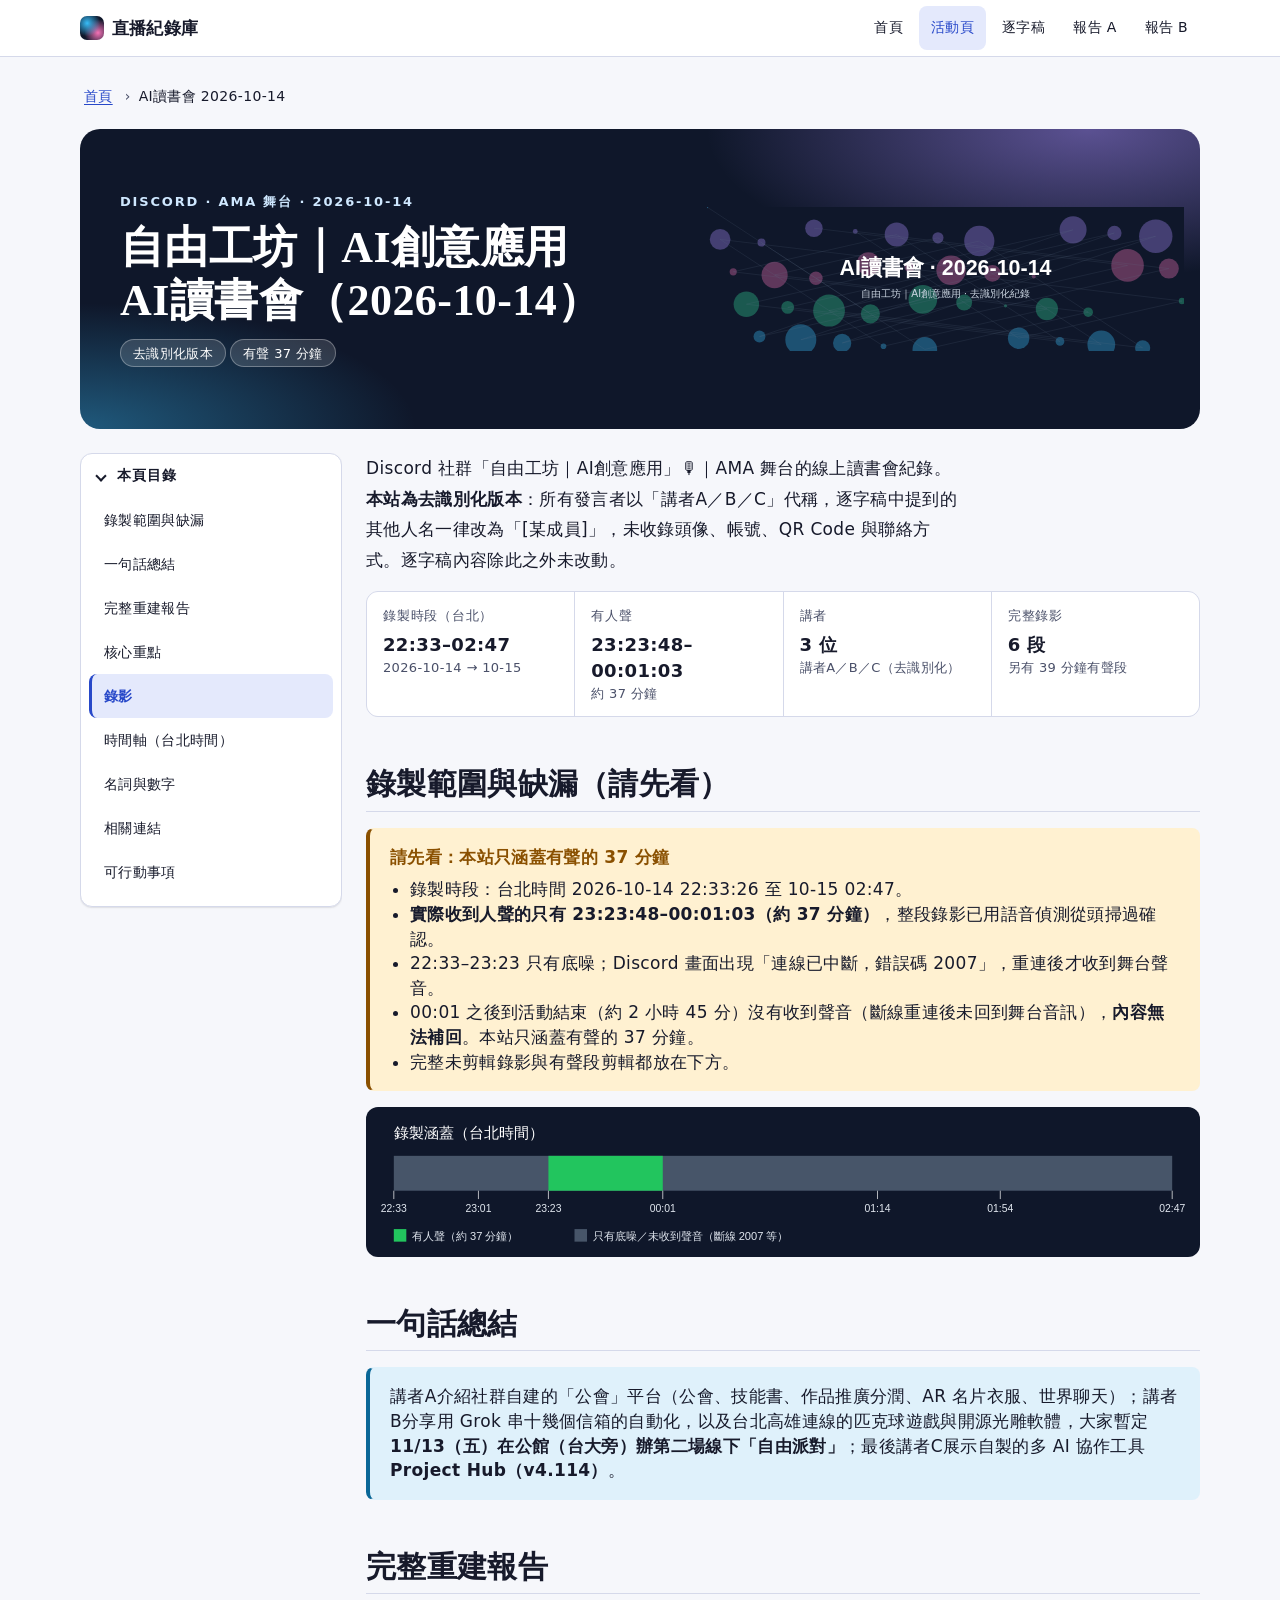
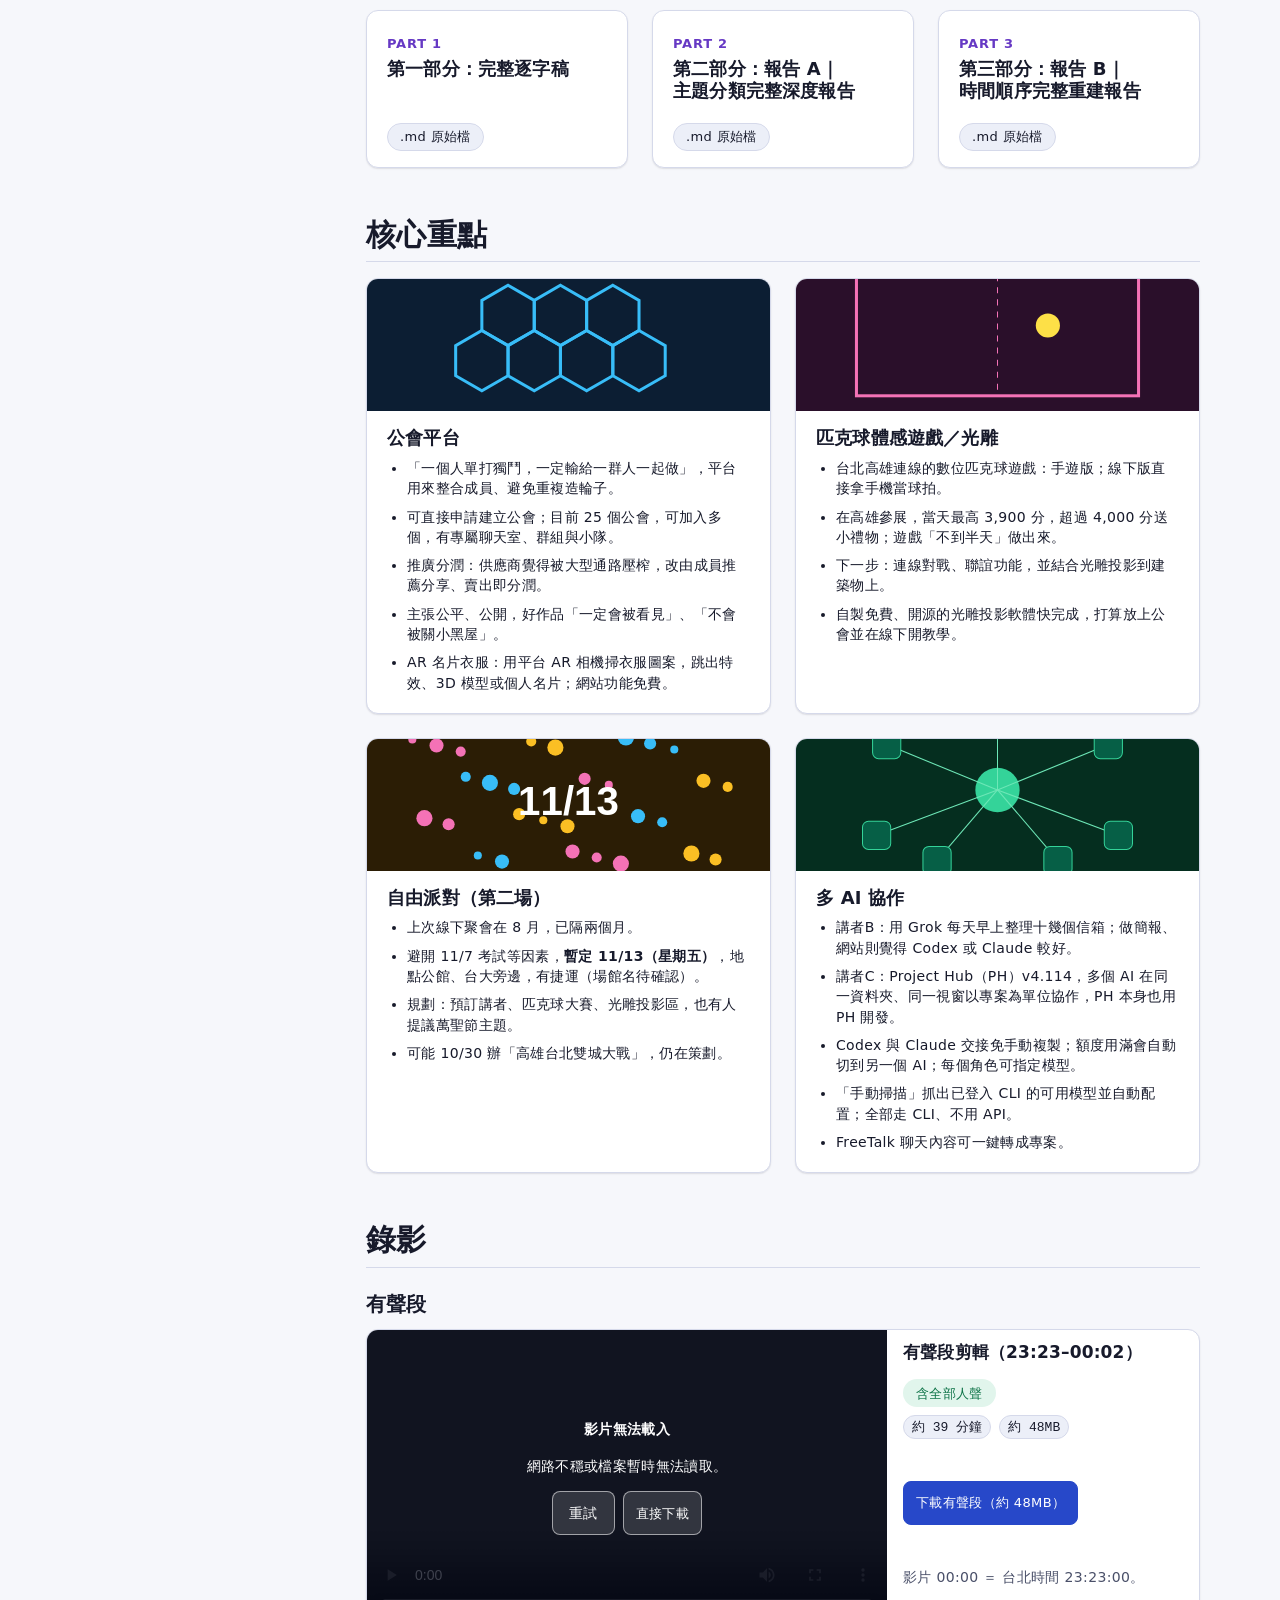
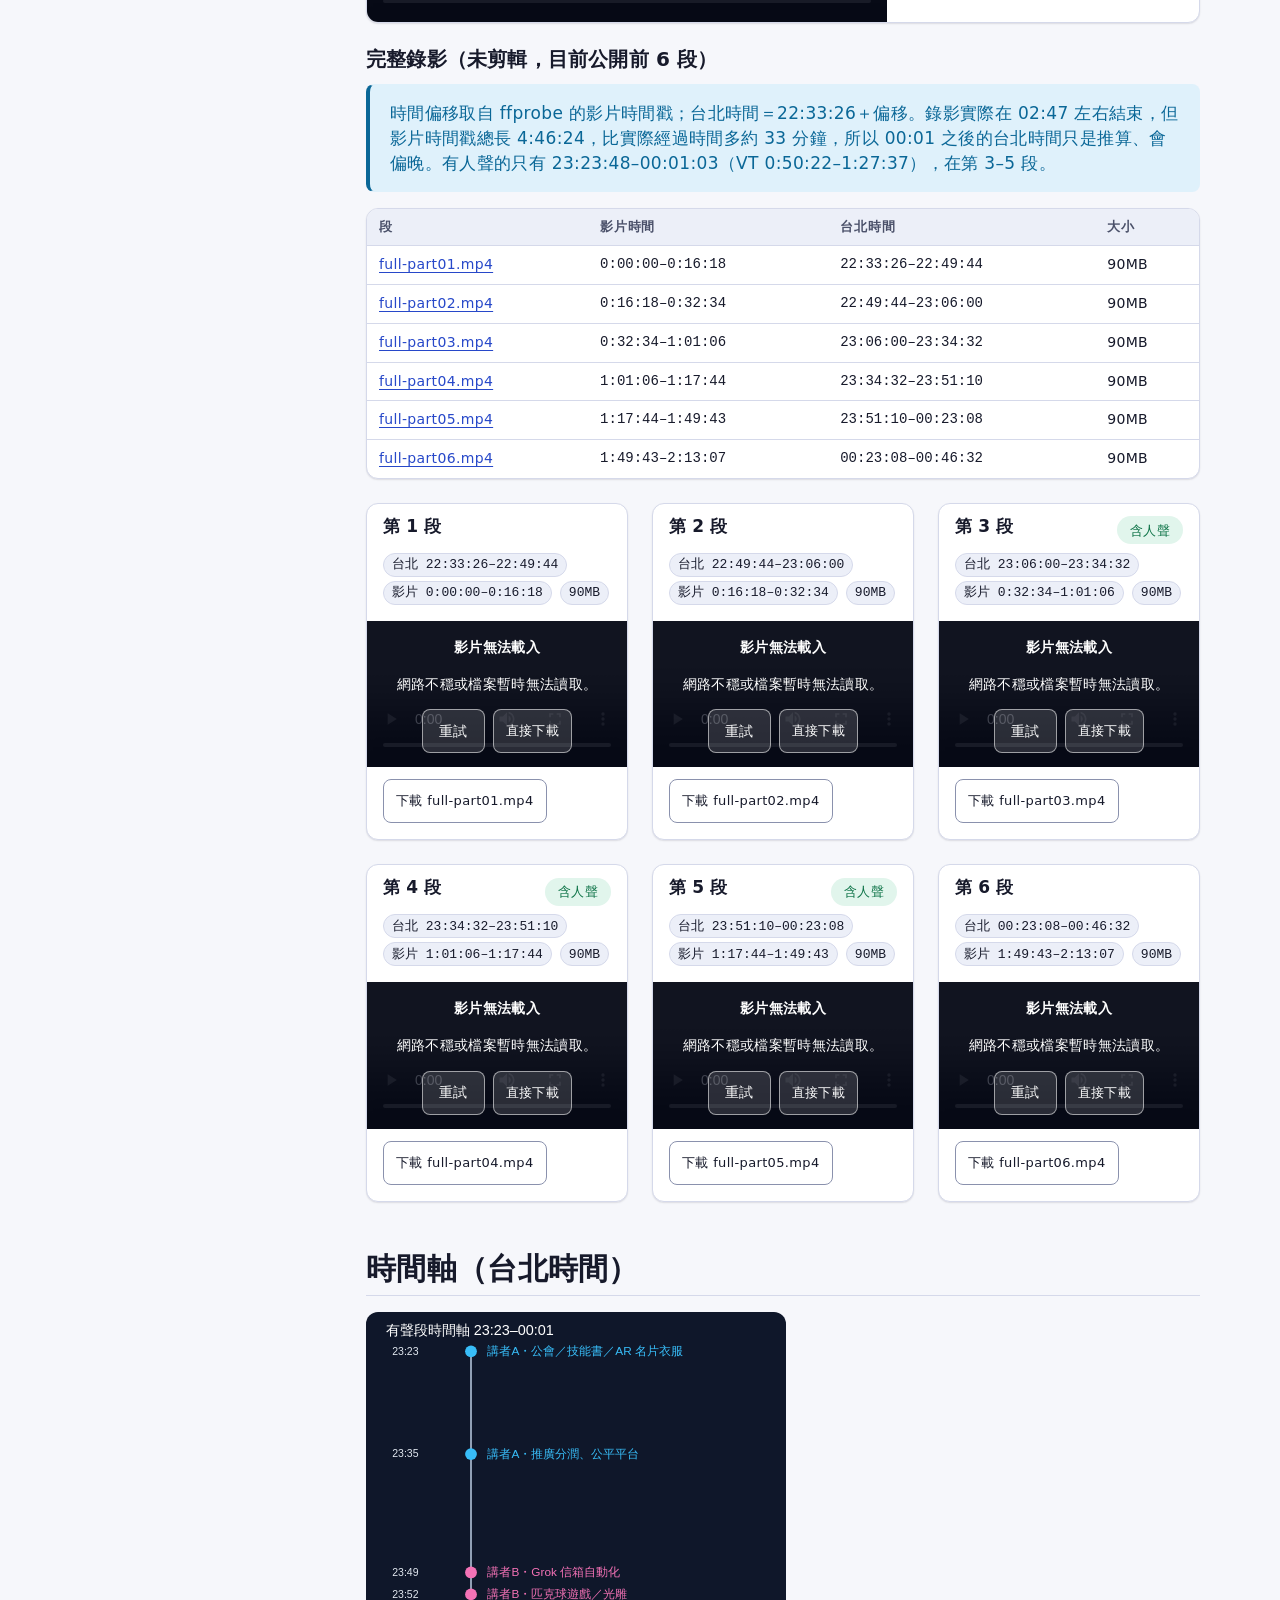
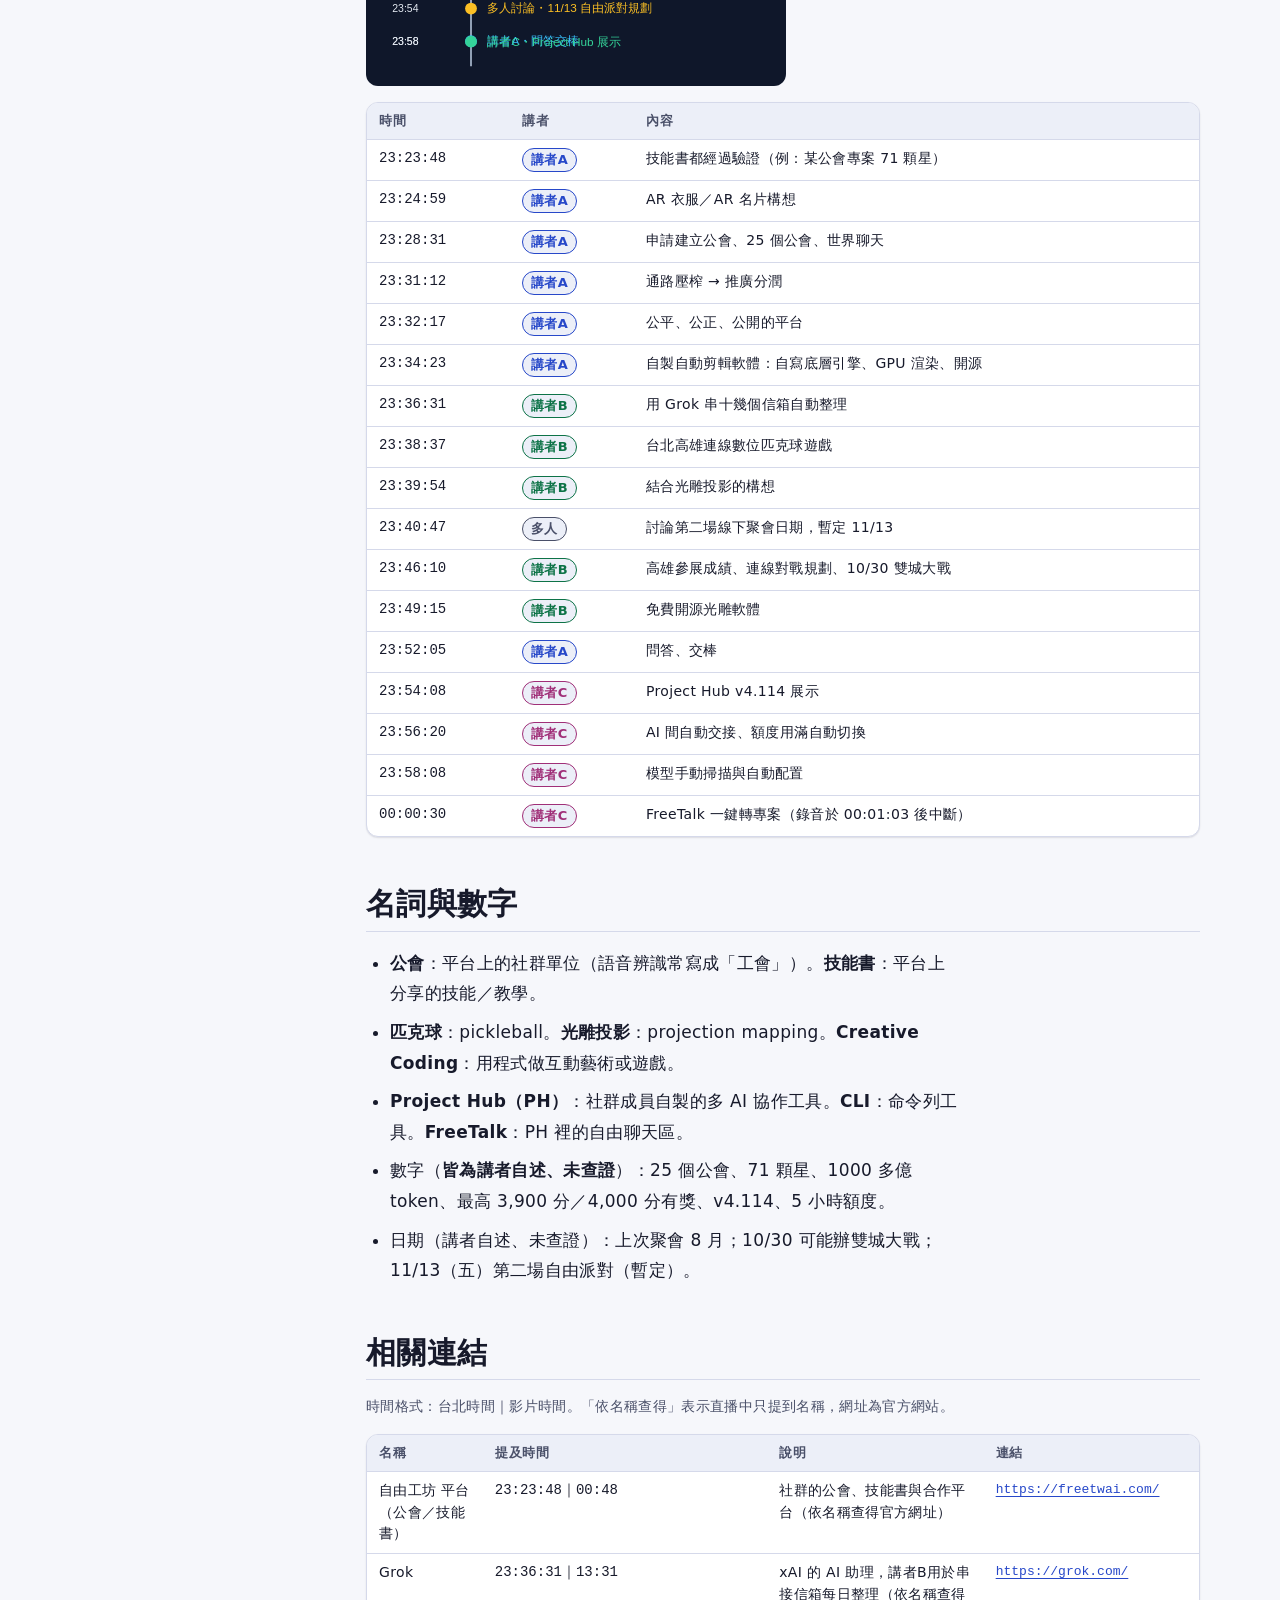
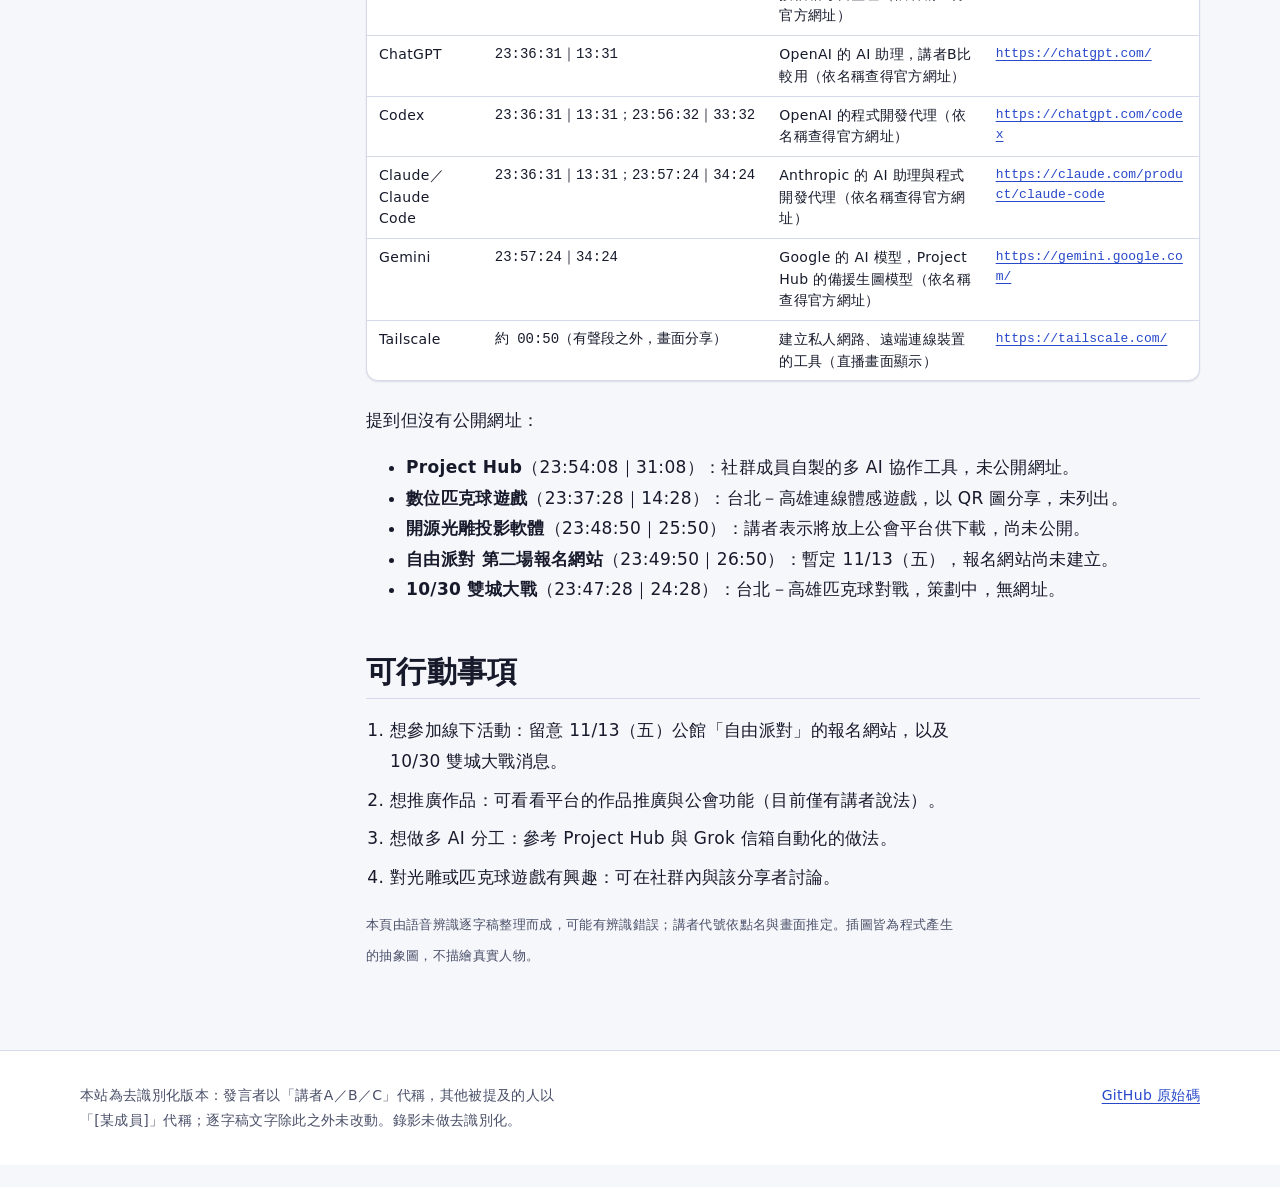
==== commit 633b53cb: "Redesign: shared design system, archive search/filter, report TOC and timeline, video states, 404" ====
--- a/docs/streams/2026-10-14-ai-reading-club/index.html
+++ b/docs/streams/2026-10-14-ai-reading-club/index.html
@@ -1,72 +1,19 @@
-<!doctype html><html lang="zh-Hant"><head><meta charset="utf-8"><meta name="viewport" content="width=device-width,initial-scale=1"><title>AI讀書會 2026-10-14｜去識別化重點摘要</title><link rel="stylesheet" href="../../style.css"></head><body><nav><a href="../../index.html">直播紀錄庫</a><a href="index.html">活動頁</a><a href="transcript-full.html">第一部分 逐字稿</a><a href="report-a.html">報告 A</a><a href="report-b.html">報告 B</a></nav><main>
-<img src="img/cover.svg" alt="抽象封面圖">
-<h1>自由工坊｜AI創意應用　AI讀書會（2026-10-14）</h1>
-<p>Discord 社群「自由工坊｜AI創意應用」🎙｜AMA 舞台的線上讀書會紀錄。<strong>本站為去識別化版本</strong>：所有發言者以「講者A／B／C」代稱，逐字稿中提到的其他人名一律改為「[某成員]」，未收錄頭像、帳號、QR Code 與聯絡方式。逐字稿內容除此之外未改動。</p>
-<h2>錄製範圍與缺漏（請先看）</h2>
-<img src="img/coverage.svg" alt="錄製涵蓋長條圖">
-<ul><li>錄製時段：台北時間 2026-10-14 22:33:26 至 10-15 02:47。</li>
+<!doctype html>
+<html lang="zh-Hant" class="no-js"><head><meta charset="utf-8"><meta name="viewport" content="width=device-width,initial-scale=1"><title>AI讀書會 2026-10-14｜去識別化重點摘要</title><meta name="description" content="自由工坊 AI創意應用 Discord AI讀書會 2026-10-14：重點摘要、錄影、時間軸、相關連結（去識別化）"><meta name="color-scheme" content="light dark"><meta name="theme-color" content="#f6f7fb" media="(prefers-color-scheme: light)"><meta name="theme-color" content="#0c0f1d" media="(prefers-color-scheme: dark)"><link rel="icon" href="data:image/svg+xml,%3Csvg xmlns='http://www.w3.org/2000/svg' viewBox='0 0 32 32'%3E%3Crect width='32' height='32' rx='8' fill='%230f172a'/%3E%3Ccircle cx='11' cy='11' r='5' fill='%2338bdf8'/%3E%3Ccircle cx='22' cy='21' r='6' fill='%23f472b6'/%3E%3C/svg%3E"><script>document.documentElement.className="js"</script><link rel="stylesheet" href="../../style.css"></head><body><a class="skip" href="#main">跳到主要內容</a><header class="site-header"><div class="container"><a class="brand" href="../../index.html"><span class="brand-mark" aria-hidden="true"></span>直播紀錄庫</a><button type="button" class="btn btn-sm nav-toggle" aria-expanded="false" aria-controls="site-nav" hidden>選單</button><nav class="site-nav" id="site-nav" aria-label="主要導覽"><ul><li><a href="../../index.html">首頁</a></li><li><a href="index.html" aria-current="page">活動頁</a></li><li><a href="transcript-full.html">逐字稿</a></li><li><a href="report-a.html">報告 A</a></li><li><a href="report-b.html">報告 B</a></li></ul></nav></div></header><main id="main" class="page"><div class="container"><nav class="breadcrumb" aria-label="麵包屑"><ol><li><a href="../../index.html">首頁</a></li><li><span aria-current="page">AI讀書會 2026-10-14</span></li></ol></nav><header class="cover"><img src="img/cover.svg" alt="抽象封面圖"><div class="cover-body"><p class="eyebrow">DISCORD · AMA 舞台 · 2026-10-14</p><h1>自由工坊｜AI創意應用　AI讀書會（2026-10-14）</h1><span class="chip">去識別化版本</span><span class="chip">有聲 37 分鐘</span></div></header><div class="page-grid"><aside class="page-toc"><nav class="toc" aria-label="本頁目錄"><details open><summary>本頁目錄</summary><ol><li><a href="#coverage">錄製範圍與缺漏</a></li><li><a href="#summary">一句話總結</a></li><li><a href="#reports">完整重建報告</a></li><li><a href="#highlights">核心重點</a></li><li><a href="#videos">錄影</a></li><li><a href="#timeline">時間軸（台北時間）</a></li><li><a href="#terms">名詞與數字</a></li><li><a href="#links">相關連結</a></li><li><a href="#actions">可行動事項</a></li></ol></details></nav></aside><div class="page-main"><p class="lead">Discord 社群「自由工坊｜AI創意應用」🎙｜AMA 舞台的線上讀書會紀錄。<strong>本站為去識別化版本</strong>：所有發言者以「講者A／B／C」代稱，逐字稿中提到的其他人名一律改為「[某成員]」，未收錄頭像、帳號、QR Code 與聯絡方式。逐字稿內容除此之外未改動。</p><dl class="facts"><div><dt>錄製時段（台北）</dt><dd>22:33–02:47<small>2026-10-14 → 10-15</small></dd></div><div><dt>有人聲</dt><dd>23:23:48–00:01:03<small>約 37 分鐘</small></dd></div><div><dt>講者</dt><dd>3 位<small>講者A／B／C（去識別化）</small></dd></div><div><dt>完整錄影</dt><dd>6 段<small>另有 39 分鐘有聲段</small></dd></div></dl><section class="section" aria-labelledby="coverage"><h2 id="coverage">錄製範圍與缺漏（請先看）</h2><div class="callout callout-warn" role="note"><span class="callout-title">請先看：本站只涵蓋有聲的 37 分鐘</span><ul><li>錄製時段：台北時間 2026-10-14 22:33:26 至 10-15 02:47。</li>
 <li><strong>實際收到人聲的只有 23:23:48–00:01:03（約 37 分鐘）</strong>，整段錄影已用語音偵測從頭掃過確認。</li>
 <li>22:33–23:23 只有底噪；Discord 畫面出現「連線已中斷，錯誤碼 2007」，重連後才收到舞台聲音。</li>
 <li>00:01 之後到活動結束（約 2 小時 45 分）沒有收到聲音（斷線重連後未回到舞台音訊），<strong>內容無法補回</strong>。本站只涵蓋有聲的 37 分鐘。</li>
-<li>完整未剪輯錄影與有聲段剪輯都放在下方。</li></ul>
-<h2>完整錄影（未剪輯，目前公開前 6 段）</h2><p class="note">時間偏移取自 ffprobe 的影片時間戳；台北時間＝22:33:26＋偏移。錄影實際在 02:47 左右結束，但影片時間戳總長 4:46:24，比實際經過時間多約 33 分鐘，所以 00:01 之後的台北時間只是推算、會偏晚。有人聲的只有 23:23:48–00:01:03（VT 0:50:22–1:27:37），在第 3–5 段。</p><table><tr><th>段</th><th>影片時間</th><th>台北時間</th><th>大小</th></tr><tr><td><a href="files/full/full-part01.mp4">full-part01.mp4</a></td><td>0:00:00–0:16:18</td><td>22:33:26–22:49:44</td><td>90MB</td></tr><tr><td><a href="files/full/full-part02.mp4">full-part02.mp4</a></td><td>0:16:18–0:32:34</td><td>22:49:44–23:06:00</td><td>90MB</td></tr><tr><td><a href="files/full/full-part03.mp4">full-part03.mp4</a></td><td>0:32:34–1:01:06</td><td>23:06:00–23:34:32</td><td>90MB</td></tr><tr><td><a href="files/full/full-part04.mp4">full-part04.mp4</a></td><td>1:01:06–1:17:44</td><td>23:34:32–23:51:10</td><td>90MB</td></tr><tr><td><a href="files/full/full-part05.mp4">full-part05.mp4</a></td><td>1:17:44–1:49:43</td><td>23:51:10–00:23:08</td><td>90MB</td></tr><tr><td><a href="files/full/full-part06.mp4">full-part06.mp4</a></td><td>1:49:43–2:13:07</td><td>00:23:08–00:46:32</td><td>90MB</td></tr></table><h3>第 1 段｜台北 22:33:26–22:49:44｜影片 0:00:00–0:16:18｜90MB</h3><video controls preload="metadata" style="width:100%" src="files/full/full-part01.mp4"></video><h3>第 2 段｜台北 22:49:44–23:06:00｜影片 0:16:18–0:32:34｜90MB</h3><video controls preload="metadata" style="width:100%" src="files/full/full-part02.mp4"></video><h3>第 3 段｜台北 23:06:00–23:34:32｜影片 0:32:34–1:01:06｜90MB</h3><video controls preload="metadata" style="width:100%" src="files/full/full-part03.mp4"></video><h3>第 4 段｜台北 23:34:32–23:51:10｜影片 1:01:06–1:17:44｜90MB</h3><video controls preload="metadata" style="width:100%" src="files/full/full-part04.mp4"></video><h3>第 5 段｜台北 23:51:10–00:23:08｜影片 1:17:44–1:49:43｜90MB</h3><video controls preload="metadata" style="width:100%" src="files/full/full-part05.mp4"></video><h3>第 6 段｜台北 00:23:08–00:46:32｜影片 1:49:43–2:13:07｜90MB</h3><video controls preload="metadata" style="width:100%" src="files/full/full-part06.mp4"></video><h2>有聲段（23:23–00:02）</h2><video controls preload="metadata" style="width:100%" src="files/AI-reading-club-20261014-2323-0002.mp4"></video><p><a href="files/AI-reading-club-20261014-2323-0002.mp4" download>下載有聲段（約 48MB）</a>・影片 00:00 ＝ 台北時間 23:23:00。</p><h2>完整重建報告</h2><ul><li><a href="transcript-full.html">第一部分：完整逐字稿</a>（<a href="transcript-full.md">.md</a>）</li><li><a href="report-a.html">第二部分：報告 A｜主題分類完整深度報告</a>（<a href="report-a.md">.md</a>）</li><li><a href="report-b.html">第三部分：報告 B｜時間順序完整重建報告</a>（<a href="report-b.md">.md</a>）</li></ul>
-<h2>一句話總結</h2>
-<p class="note">講者A介紹社群自建的「公會」平台（公會、技能書、作品推廣分潤、AR 名片衣服、世界聊天）；講者B分享用 Grok 串十幾個信箱的自動化，以及台北高雄連線的匹克球遊戲與開源光雕軟體，大家暫定 <strong>11/13（五）在公館（台大旁）辦第二場線下「自由派對」</strong>；最後講者C展示自製的多 AI 協作工具 <strong>Project Hub（v4.114）</strong>。</p>
-<h2>核心重點</h2>
-<div class="grid">
-<div class="card"><img src="img/guild.svg" alt="抽象插圖：公會"><h3>公會平台</h3><ul><li>「一個人單打獨鬥，一定輸給一群人一起做」，平台用來整合成員、避免重複造輪子。</li><li>可直接申請建立公會；目前 25 個公會，可加入多個，有專屬聊天室、群組與小隊。</li><li>推廣分潤：供應商覺得被大型通路壓榨，改由成員推薦分享、賣出即分潤。</li><li>主張公平、公開，好作品「一定會被看見」、「不會被關小黑屋」。</li><li>AR 名片衣服：用平台 AR 相機掃衣服圖案，跳出特效、3D 模型或個人名片；網站功能免費。</li></ul></div>
-<div class="card"><img src="img/pickleball.svg" alt="抽象插圖：匹克球與投影"><h3>匹克球體感遊戲／光雕</h3><ul><li>台北高雄連線的數位匹克球遊戲：手遊版；線下版直接拿手機當球拍。</li><li>在高雄參展，當天最高 3,900 分，超過 4,000 分送小禮物；遊戲「不到半天」做出來。</li><li>下一步：連線對戰、聯誼功能，並結合光雕投影到建築物上。</li><li>自製免費、開源的光雕投影軟體快完成，打算放上公會並在線下開教學。</li></ul></div>
-<div class="card"><img src="img/party.svg" alt="抽象插圖：派對"><h3>自由派對（第二場）</h3><ul><li>上次線下聚會在 8 月，已隔兩個月。</li><li>避開 11/7 考試等因素，<strong>暫定 11/13（星期五）</strong>，地點公館、台大旁邊，有捷運（場館名待確認）。</li><li>規劃：預訂講者、匹克球大賽、光雕投影區，也有人提議萬聖節主題。</li><li>可能 10/30 辦「高雄台北雙城大戰」，仍在策劃。</li></ul></div>
-<div class="card"><img src="img/hub.svg" alt="抽象插圖：多 AI 協作"><h3>多 AI 協作</h3><ul><li>講者B：用 Grok 每天早上整理十幾個信箱；做簡報、網站則覺得 Codex 或 Claude 較好。</li><li>講者C：Project Hub（PH）v4.114，多個 AI 在同一資料夾、同一視窗以專案為單位協作，PH 本身也用 PH 開發。</li><li>Codex 與 Claude 交接免手動複製；額度用滿會自動切到另一個 AI；每個角色可指定模型。</li><li>「手動掃描」抓出已登入 CLI 的可用模型並自動配置；全部走 CLI、不用 API。</li><li>FreeTalk 聊天內容可一鍵轉成專案。</li></ul></div>
-</div>
-<h2>時間軸（台北時間）</h2>
-<img src="img/timeline.svg" alt="時間軸資訊圖">
-<table><tr><th>時間</th><th>講者</th><th>內容</th></tr>
-<tr><td>23:23:48</td><td>講者A</td><td>技能書都經過驗證（例：某公會專案 71 顆星）</td></tr>
-<tr><td>23:24:59</td><td>講者A</td><td>AR 衣服／AR 名片構想</td></tr>
-<tr><td>23:28:31</td><td>講者A</td><td>申請建立公會、25 個公會、世界聊天</td></tr>
-<tr><td>23:31:12</td><td>講者A</td><td>通路壓榨 → 推廣分潤</td></tr>
-<tr><td>23:32:17</td><td>講者A</td><td>公平、公正、公開的平台</td></tr>
-<tr><td>23:34:23</td><td>講者A</td><td>自製自動剪輯軟體：自寫底層引擎、GPU 渲染、開源</td></tr>
-<tr><td>23:36:31</td><td>講者B</td><td>用 Grok 串十幾個信箱自動整理</td></tr>
-<tr><td>23:38:37</td><td>講者B</td><td>台北高雄連線數位匹克球遊戲</td></tr>
-<tr><td>23:39:54</td><td>講者B</td><td>結合光雕投影的構想</td></tr>
-<tr><td>23:40:47</td><td>多人</td><td>討論第二場線下聚會日期，暫定 11/13</td></tr>
-<tr><td>23:46:10</td><td>講者B</td><td>高雄參展成績、連線對戰規劃、10/30 雙城大戰</td></tr>
-<tr><td>23:49:15</td><td>講者B</td><td>免費開源光雕軟體</td></tr>
-<tr><td>23:52:05</td><td>講者A</td><td>問答、交棒</td></tr>
-<tr><td>23:54:08</td><td>講者C</td><td>Project Hub v4.114 展示</td></tr>
-<tr><td>23:56:20</td><td>講者C</td><td>AI 間自動交接、額度用滿自動切換</td></tr>
-<tr><td>23:58:08</td><td>講者C</td><td>模型手動掃描與自動配置</td></tr>
-<tr><td>00:00:30</td><td>講者C</td><td>FreeTalk 一鍵轉專案（錄音於 00:01:03 後中斷）</td></tr></table>
-<h2>名詞與數字</h2>
-<ul><li><b>公會</b>：平台上的社群單位（語音辨識常寫成「工會」）。<b>技能書</b>：平台上分享的技能／教學。</li>
+<li>完整未剪輯錄影與有聲段剪輯都放在下方。</li></ul></div><figure><img src="img/coverage.svg" alt="錄製涵蓋長條圖" style="border-radius:var(--radius-3)"></figure></section><section class="section" aria-labelledby="summary"><h2 id="summary">一句話總結</h2><div class="callout" role="note"><p>講者A介紹社群自建的「公會」平台（公會、技能書、作品推廣分潤、AR 名片衣服、世界聊天）；講者B分享用 Grok 串十幾個信箱的自動化，以及台北高雄連線的匹克球遊戲與開源光雕軟體，大家暫定 <strong>11/13（五）在公館（台大旁）辦第二場線下「自由派對」</strong>；最後講者C展示自製的多 AI 協作工具 <strong>Project Hub（v4.114）</strong>。</p></div></section><section class="section" aria-labelledby="reports"><h2 id="reports">完整重建報告</h2><ul class="link-cards"><li class="card link-card card-hover"><div><span class="k">PART 1</span><h3><a href="transcript-full.html">第一部分：完整逐字稿</a></h3></div><a class="chip" href="transcript-full.md">.md 原始檔</a></li><li class="card link-card card-hover"><div><span class="k">PART 2</span><h3><a href="report-a.html">第二部分：報告 A｜主題分類完整深度報告</a></h3></div><a class="chip" href="report-a.md">.md 原始檔</a></li><li class="card link-card card-hover"><div><span class="k">PART 3</span><h3><a href="report-b.html">第三部分：報告 B｜時間順序完整重建報告</a></h3></div><a class="chip" href="report-b.md">.md 原始檔</a></li></ul></section><section class="section" aria-labelledby="highlights"><h2 id="highlights">核心重點</h2><div class="card-grid"><article class="card card-hover"><img alt="抽象插圖：公會" class="card-img" loading="lazy" src="img/guild.svg"/><div class="card-body"><h3>公會平台</h3><ul><li>「一個人單打獨鬥，一定輸給一群人一起做」，平台用來整合成員、避免重複造輪子。</li><li>可直接申請建立公會；目前 25 個公會，可加入多個，有專屬聊天室、群組與小隊。</li><li>推廣分潤：供應商覺得被大型通路壓榨，改由成員推薦分享、賣出即分潤。</li><li>主張公平、公開，好作品「一定會被看見」、「不會被關小黑屋」。</li><li>AR 名片衣服：用平台 AR 相機掃衣服圖案，跳出特效、3D 模型或個人名片；網站功能免費。</li></ul></div></article><article class="card card-hover"><img alt="抽象插圖：匹克球與投影" class="card-img" loading="lazy" src="img/pickleball.svg"/><div class="card-body"><h3>匹克球體感遊戲／光雕</h3><ul><li>台北高雄連線的數位匹克球遊戲：手遊版；線下版直接拿手機當球拍。</li><li>在高雄參展，當天最高 3,900 分，超過 4,000 分送小禮物；遊戲「不到半天」做出來。</li><li>下一步：連線對戰、聯誼功能，並結合光雕投影到建築物上。</li><li>自製免費、開源的光雕投影軟體快完成，打算放上公會並在線下開教學。</li></ul></div></article><article class="card card-hover"><img alt="抽象插圖：派對" class="card-img" loading="lazy" src="img/party.svg"/><div class="card-body"><h3>自由派對（第二場）</h3><ul><li>上次線下聚會在 8 月，已隔兩個月。</li><li>避開 11/7 考試等因素，<strong>暫定 11/13（星期五）</strong>，地點公館、台大旁邊，有捷運（場館名待確認）。</li><li>規劃：預訂講者、匹克球大賽、光雕投影區，也有人提議萬聖節主題。</li><li>可能 10/30 辦「高雄台北雙城大戰」，仍在策劃。</li></ul></div></article><article class="card card-hover"><img alt="抽象插圖：多 AI 協作" class="card-img" loading="lazy" src="img/hub.svg"/><div class="card-body"><h3>多 AI 協作</h3><ul><li>講者B：用 Grok 每天早上整理十幾個信箱；做簡報、網站則覺得 Codex 或 Claude 較好。</li><li>講者C：Project Hub（PH）v4.114，多個 AI 在同一資料夾、同一視窗以專案為單位協作，PH 本身也用 PH 開發。</li><li>Codex 與 Claude 交接免手動複製；額度用滿會自動切到另一個 AI；每個角色可指定模型。</li><li>「手動掃描」抓出已登入 CLI 的可用模型並自動配置；全部走 CLI、不用 API。</li><li>FreeTalk 聊天內容可一鍵轉成專案。</li></ul></div></article></div></section><section class="section" aria-labelledby="videos"><h2 id="videos">錄影</h2><h3 id="clip" class="vh">有聲段</h3><div class="vgrid"><figure class="card vcard is-featured"><div class="vcard-head"><h3>有聲段剪輯（23:23–00:02）</h3><span class="chip chip-ok">含全部人聲</span></div><div class="vcard-meta"><span class="chip chip-time">約 39 分鐘</span><span class="chip chip-time">約 48MB</span><span data-duration></span></div><div class="vwrap" data-state="ready"><video controls preload="metadata" playsinline aria-label="有聲段剪輯，台北 23:23 起" src="files/AI-reading-club-20261014-2323-0002.mp4"></video><div class="vstate vstate-loading" role="status"><span class="spinner" aria-hidden="true"></span><span>載入影片資訊…</span></div><div class="vstate vstate-error" role="alert"><strong>影片無法載入</strong><span>網路不穩或檔案暫時無法讀取。</span><div class="btn-row"><button type="button" class="btn btn-sm">重試</button><a class="btn btn-sm" href="files/AI-reading-club-20261014-2323-0002.mp4" download>直接下載</a></div></div></div><div class="vcard-foot"><a class="btn btn-primary btn-sm" href="files/AI-reading-club-20261014-2323-0002.mp4" download>下載有聲段（約 48MB）</a><span class="caption">影片 00:00 ＝ 台北時間 23:23:00。</span></div></figure></div><h3 id="full" class="vh">完整錄影（未剪輯，目前公開前 6 段）</h3><div class="callout callout-info" role="note">時間偏移取自 ffprobe 的影片時間戳；台北時間＝22:33:26＋偏移。錄影實際在 02:47 左右結束，但影片時間戳總長 4:46:24，比實際經過時間多約 33 分鐘，所以 00:01 之後的台北時間只是推算、會偏晚。有人聲的只有 23:23:48–00:01:03（VT 0:50:22–1:27:37），在第 3–5 段。</div><div aria-label="段、影片時間、台北時間、大小（可橫向捲動）" class="table-wrap" role="region" tabindex="0"><table><thead><tr><th>段</th><th>影片時間</th><th>台北時間</th><th>大小</th></tr></thead><tbody><tr><td data-label="段"><a href="files/full/full-part01.mp4">full-part01.mp4</a></td><td class="time" data-label="影片時間">0:00:00–0:16:18</td><td class="time" data-label="台北時間">22:33:26–22:49:44</td><td data-label="大小">90MB</td></tr><tr><td data-label="段"><a href="files/full/full-part02.mp4">full-part02.mp4</a></td><td class="time" data-label="影片時間">0:16:18–0:32:34</td><td class="time" data-label="台北時間">22:49:44–23:06:00</td><td data-label="大小">90MB</td></tr><tr><td data-label="段"><a href="files/full/full-part03.mp4">full-part03.mp4</a></td><td class="time" data-label="影片時間">0:32:34–1:01:06</td><td class="time" data-label="台北時間">23:06:00–23:34:32</td><td data-label="大小">90MB</td></tr><tr><td data-label="段"><a href="files/full/full-part04.mp4">full-part04.mp4</a></td><td class="time" data-label="影片時間">1:01:06–1:17:44</td><td class="time" data-label="台北時間">23:34:32–23:51:10</td><td data-label="大小">90MB</td></tr><tr><td data-label="段"><a href="files/full/full-part05.mp4">full-part05.mp4</a></td><td class="time" data-label="影片時間">1:17:44–1:49:43</td><td class="time" data-label="台北時間">23:51:10–00:23:08</td><td data-label="大小">90MB</td></tr><tr><td data-label="段"><a href="files/full/full-part06.mp4">full-part06.mp4</a></td><td class="time" data-label="影片時間">1:49:43–2:13:07</td><td class="time" data-label="台北時間">00:23:08–00:46:32</td><td data-label="大小">90MB</td></tr></tbody></table></div><div class="vgrid"><figure class="card vcard"><div class="vcard-head"><h3>第 1 段</h3></div><div class="vcard-meta"><span class="chip chip-time">台北 22:33:26–22:49:44</span><span class="chip chip-time">影片 0:00:00–0:16:18</span><span class="chip chip-time">90MB</span><span data-duration></span></div><div class="vwrap" data-state="ready"><video controls preload="metadata" playsinline aria-label="完整錄影第 1 段，台北 22:33:26–22:49:44" src="files/full/full-part01.mp4"></video><div class="vstate vstate-loading" role="status"><span class="spinner" aria-hidden="true"></span><span>載入影片資訊…</span></div><div class="vstate vstate-error" role="alert"><strong>影片無法載入</strong><span>網路不穩或檔案暫時無法讀取。</span><div class="btn-row"><button type="button" class="btn btn-sm">重試</button><a class="btn btn-sm" href="files/full/full-part01.mp4" download>直接下載</a></div></div></div><div class="vcard-foot"><a class="btn btn-sm" href="files/full/full-part01.mp4" download>下載 full-part01.mp4</a></div></figure><figure class="card vcard"><div class="vcard-head"><h3>第 2 段</h3></div><div class="vcard-meta"><span class="chip chip-time">台北 22:49:44–23:06:00</span><span class="chip chip-time">影片 0:16:18–0:32:34</span><span class="chip chip-time">90MB</span><span data-duration></span></div><div class="vwrap" data-state="ready"><video controls preload="metadata" playsinline aria-label="完整錄影第 2 段，台北 22:49:44–23:06:00" src="files/full/full-part02.mp4"></video><div class="vstate vstate-loading" role="status"><span class="spinner" aria-hidden="true"></span><span>載入影片資訊…</span></div><div class="vstate vstate-error" role="alert"><strong>影片無法載入</strong><span>網路不穩或檔案暫時無法讀取。</span><div class="btn-row"><button type="button" class="btn btn-sm">重試</button><a class="btn btn-sm" href="files/full/full-part02.mp4" download>直接下載</a></div></div></div><div class="vcard-foot"><a class="btn btn-sm" href="files/full/full-part02.mp4" download>下載 full-part02.mp4</a></div></figure><figure class="card vcard"><div class="vcard-head"><h3>第 3 段</h3><span class="chip chip-ok">含人聲</span></div><div class="vcard-meta"><span class="chip chip-time">台北 23:06:00–23:34:32</span><span class="chip chip-time">影片 0:32:34–1:01:06</span><span class="chip chip-time">90MB</span><span data-duration></span></div><div class="vwrap" data-state="ready"><video controls preload="metadata" playsinline aria-label="完整錄影第 3 段，台北 23:06:00–23:34:32" src="files/full/full-part03.mp4"></video><div class="vstate vstate-loading" role="status"><span class="spinner" aria-hidden="true"></span><span>載入影片資訊…</span></div><div class="vstate vstate-error" role="alert"><strong>影片無法載入</strong><span>網路不穩或檔案暫時無法讀取。</span><div class="btn-row"><button type="button" class="btn btn-sm">重試</button><a class="btn btn-sm" href="files/full/full-part03.mp4" download>直接下載</a></div></div></div><div class="vcard-foot"><a class="btn btn-sm" href="files/full/full-part03.mp4" download>下載 full-part03.mp4</a></div></figure><figure class="card vcard"><div class="vcard-head"><h3>第 4 段</h3><span class="chip chip-ok">含人聲</span></div><div class="vcard-meta"><span class="chip chip-time">台北 23:34:32–23:51:10</span><span class="chip chip-time">影片 1:01:06–1:17:44</span><span class="chip chip-time">90MB</span><span data-duration></span></div><div class="vwrap" data-state="ready"><video controls preload="metadata" playsinline aria-label="完整錄影第 4 段，台北 23:34:32–23:51:10" src="files/full/full-part04.mp4"></video><div class="vstate vstate-loading" role="status"><span class="spinner" aria-hidden="true"></span><span>載入影片資訊…</span></div><div class="vstate vstate-error" role="alert"><strong>影片無法載入</strong><span>網路不穩或檔案暫時無法讀取。</span><div class="btn-row"><button type="button" class="btn btn-sm">重試</button><a class="btn btn-sm" href="files/full/full-part04.mp4" download>直接下載</a></div></div></div><div class="vcard-foot"><a class="btn btn-sm" href="files/full/full-part04.mp4" download>下載 full-part04.mp4</a></div></figure><figure class="card vcard"><div class="vcard-head"><h3>第 5 段</h3><span class="chip chip-ok">含人聲</span></div><div class="vcard-meta"><span class="chip chip-time">台北 23:51:10–00:23:08</span><span class="chip chip-time">影片 1:17:44–1:49:43</span><span class="chip chip-time">90MB</span><span data-duration></span></div><div class="vwrap" data-state="ready"><video controls preload="metadata" playsinline aria-label="完整錄影第 5 段，台北 23:51:10–00:23:08" src="files/full/full-part05.mp4"></video><div class="vstate vstate-loading" role="status"><span class="spinner" aria-hidden="true"></span><span>載入影片資訊…</span></div><div class="vstate vstate-error" role="alert"><strong>影片無法載入</strong><span>網路不穩或檔案暫時無法讀取。</span><div class="btn-row"><button type="button" class="btn btn-sm">重試</button><a class="btn btn-sm" href="files/full/full-part05.mp4" download>直接下載</a></div></div></div><div class="vcard-foot"><a class="btn btn-sm" href="files/full/full-part05.mp4" download>下載 full-part05.mp4</a></div></figure><figure class="card vcard"><div class="vcard-head"><h3>第 6 段</h3></div><div class="vcard-meta"><span class="chip chip-time">台北 00:23:08–00:46:32</span><span class="chip chip-time">影片 1:49:43–2:13:07</span><span class="chip chip-time">90MB</span><span data-duration></span></div><div class="vwrap" data-state="ready"><video controls preload="metadata" playsinline aria-label="完整錄影第 6 段，台北 00:23:08–00:46:32" src="files/full/full-part06.mp4"></video><div class="vstate vstate-loading" role="status"><span class="spinner" aria-hidden="true"></span><span>載入影片資訊…</span></div><div class="vstate vstate-error" role="alert"><strong>影片無法載入</strong><span>網路不穩或檔案暫時無法讀取。</span><div class="btn-row"><button type="button" class="btn btn-sm">重試</button><a class="btn btn-sm" href="files/full/full-part06.mp4" download>直接下載</a></div></div></div><div class="vcard-foot"><a class="btn btn-sm" href="files/full/full-part06.mp4" download>下載 full-part06.mp4</a></div></figure></div></section><section class="section" aria-labelledby="timeline"><h2 id="timeline">時間軸（台北時間）</h2><figure><img src="img/timeline.svg" alt="時間軸資訊圖" style="border-radius:var(--radius-3);max-width:420px" loading="lazy"></figure><div aria-label="時間、講者、內容（可橫向捲動）" class="table-wrap" role="region" tabindex="0"><table><thead><tr><th>時間</th><th>講者</th><th>內容</th></tr></thead><tbody><tr><td class="time" data-label="時間">23:23:48</td><td data-label="講者"><span class="spk spk-a">講者A</span></td><td data-label="內容">技能書都經過驗證（例：某公會專案 71 顆星）</td></tr><tr><td class="time" data-label="時間">23:24:59</td><td data-label="講者"><span class="spk spk-a">講者A</span></td><td data-label="內容">AR 衣服／AR 名片構想</td></tr><tr><td class="time" data-label="時間">23:28:31</td><td data-label="講者"><span class="spk spk-a">講者A</span></td><td data-label="內容">申請建立公會、25 個公會、世界聊天</td></tr><tr><td class="time" data-label="時間">23:31:12</td><td data-label="講者"><span class="spk spk-a">講者A</span></td><td data-label="內容">通路壓榨 → 推廣分潤</td></tr><tr><td class="time" data-label="時間">23:32:17</td><td data-label="講者"><span class="spk spk-a">講者A</span></td><td data-label="內容">公平、公正、公開的平台</td></tr><tr><td class="time" data-label="時間">23:34:23</td><td data-label="講者"><span class="spk spk-a">講者A</span></td><td data-label="內容">自製自動剪輯軟體：自寫底層引擎、GPU 渲染、開源</td></tr><tr><td class="time" data-label="時間">23:36:31</td><td data-label="講者"><span class="spk spk-b">講者B</span></td><td data-label="內容">用 Grok 串十幾個信箱自動整理</td></tr><tr><td class="time" data-label="時間">23:38:37</td><td data-label="講者"><span class="spk spk-b">講者B</span></td><td data-label="內容">台北高雄連線數位匹克球遊戲</td></tr><tr><td class="time" data-label="時間">23:39:54</td><td data-label="講者"><span class="spk spk-b">講者B</span></td><td data-label="內容">結合光雕投影的構想</td></tr><tr><td class="time" data-label="時間">23:40:47</td><td data-label="講者"><span class="spk">多人</span></td><td data-label="內容">討論第二場線下聚會日期，暫定 11/13</td></tr><tr><td class="time" data-label="時間">23:46:10</td><td data-label="講者"><span class="spk spk-b">講者B</span></td><td data-label="內容">高雄參展成績、連線對戰規劃、10/30 雙城大戰</td></tr><tr><td class="time" data-label="時間">23:49:15</td><td data-label="講者"><span class="spk spk-b">講者B</span></td><td data-label="內容">免費開源光雕軟體</td></tr><tr><td class="time" data-label="時間">23:52:05</td><td data-label="講者"><span class="spk spk-a">講者A</span></td><td data-label="內容">問答、交棒</td></tr><tr><td class="time" data-label="時間">23:54:08</td><td data-label="講者"><span class="spk spk-c">講者C</span></td><td data-label="內容">Project Hub v4.114 展示</td></tr><tr><td class="time" data-label="時間">23:56:20</td><td data-label="講者"><span class="spk spk-c">講者C</span></td><td data-label="內容">AI 間自動交接、額度用滿自動切換</td></tr><tr><td class="time" data-label="時間">23:58:08</td><td data-label="講者"><span class="spk spk-c">講者C</span></td><td data-label="內容">模型手動掃描與自動配置</td></tr><tr><td class="time" data-label="時間">00:00:30</td><td data-label="講者"><span class="spk spk-c">講者C</span></td><td data-label="內容">FreeTalk 一鍵轉專案（錄音於 00:01:03 後中斷）</td></tr></tbody></table></div></section><section class="section" aria-labelledby="terms"><h2 id="terms">名詞與數字</h2><div class="prose"><ul><li><b>公會</b>：平台上的社群單位（語音辨識常寫成「工會」）。<b>技能書</b>：平台上分享的技能／教學。</li>
 <li><b>匹克球</b>：pickleball。<b>光雕投影</b>：projection mapping。<b>Creative Coding</b>：用程式做互動藝術或遊戲。</li>
 <li><b>Project Hub（PH）</b>：社群成員自製的多 AI 協作工具。<b>CLI</b>：命令列工具。<b>FreeTalk</b>：PH 裡的自由聊天區。</li>
 <li>數字（<strong>皆為講者自述、未查證</strong>）：25 個公會、71 顆星、1000 多億 token、最高 3,900 分／4,000 分有獎、v4.114、5 小時額度。</li>
-<li>日期（講者自述、未查證）：上次聚會 8 月；10/30 可能辦雙城大戰；11/13（五）第二場自由派對（暫定）。</li></ul>
-<h2 id="links">相關連結</h2>
-<p>時間格式：台北時間｜影片時間。「依名稱查得」表示直播中只提到名稱，網址為官方網站。</p>
-<table><tr><th>名稱</th><th>提及時間</th><th>說明</th><th>連結</th></tr>
-<tr><td>自由工坊 平台（公會／技能書）</td><td>23:23:48｜00:48</td><td>社群的公會、技能書與合作平台（依名稱查得官方網址）</td><td><a href="https://freetwai.com/">https://freetwai.com/</a></td></tr>
-<tr><td>Grok</td><td>23:36:31｜13:31</td><td>xAI 的 AI 助理，講者B用於串接信箱每日整理（依名稱查得官方網址）</td><td><a href="https://grok.com/">https://grok.com/</a></td></tr>
-<tr><td>ChatGPT</td><td>23:36:31｜13:31</td><td>OpenAI 的 AI 助理，講者B比較用（依名稱查得官方網址）</td><td><a href="https://chatgpt.com/">https://chatgpt.com/</a></td></tr>
-<tr><td>Codex</td><td>23:36:31｜13:31；23:56:32｜33:32</td><td>OpenAI 的程式開發代理（依名稱查得官方網址）</td><td><a href="https://chatgpt.com/codex">https://chatgpt.com/codex</a></td></tr>
-<tr><td>Claude／Claude Code</td><td>23:36:31｜13:31；23:57:24｜34:24</td><td>Anthropic 的 AI 助理與程式開發代理（依名稱查得官方網址）</td><td><a href="https://claude.com/product/claude-code">https://claude.com/product/claude-code</a></td></tr>
-<tr><td>Gemini</td><td>23:57:24｜34:24</td><td>Google 的 AI 模型，Project Hub 的備援生圖模型（依名稱查得官方網址）</td><td><a href="https://gemini.google.com/">https://gemini.google.com/</a></td></tr>
-<tr><td>Tailscale</td><td>約 00:50（有聲段之外，畫面分享）</td><td>建立私人網路、遠端連線裝置的工具（直播畫面顯示）</td><td><a href="https://tailscale.com/">https://tailscale.com/</a></td></tr>
-</table>
-<p>提到但沒有公開網址：</p><ul>
+<li>日期（講者自述、未查證）：上次聚會 8 月；10/30 可能辦雙城大戰；11/13（五）第二場自由派對（暫定）。</li></ul></div></section><section class="section" aria-labelledby="links"><h2 id="links">相關連結</h2><p class="caption">時間格式：台北時間｜影片時間。「依名稱查得」表示直播中只提到名稱，網址為官方網站。</p><div aria-label="名稱、提及時間、說明、連結（可橫向捲動）" class="table-wrap" role="region" tabindex="0"><table><thead><tr><th>名稱</th><th>提及時間</th><th>說明</th><th>連結</th></tr></thead><tbody><tr><td data-label="名稱">自由工坊 平台（公會／技能書）</td><td class="time" data-label="提及時間">23:23:48｜00:48</td><td data-label="說明">社群的公會、技能書與合作平台（依名稱查得官方網址）</td><td class="url" data-label="連結"><a href="https://freetwai.com/">https://freetwai.com/</a></td></tr><tr><td data-label="名稱">Grok</td><td class="time" data-label="提及時間">23:36:31｜13:31</td><td data-label="說明">xAI 的 AI 助理，講者B用於串接信箱每日整理（依名稱查得官方網址）</td><td class="url" data-label="連結"><a href="https://grok.com/">https://grok.com/</a></td></tr><tr><td data-label="名稱">ChatGPT</td><td class="time" data-label="提及時間">23:36:31｜13:31</td><td data-label="說明">OpenAI 的 AI 助理，講者B比較用（依名稱查得官方網址）</td><td class="url" data-label="連結"><a href="https://chatgpt.com/">https://chatgpt.com/</a></td></tr><tr><td data-label="名稱">Codex</td><td class="time" data-label="提及時間">23:36:31｜13:31；23:56:32｜33:32</td><td data-label="說明">OpenAI 的程式開發代理（依名稱查得官方網址）</td><td class="url" data-label="連結"><a href="https://chatgpt.com/codex">https://chatgpt.com/codex</a></td></tr><tr><td data-label="名稱">Claude／Claude Code</td><td class="time" data-label="提及時間">23:36:31｜13:31；23:57:24｜34:24</td><td data-label="說明">Anthropic 的 AI 助理與程式開發代理（依名稱查得官方網址）</td><td class="url" data-label="連結"><a href="https://claude.com/product/claude-code">https://claude.com/product/claude-code</a></td></tr><tr><td data-label="名稱">Gemini</td><td class="time" data-label="提及時間">23:57:24｜34:24</td><td data-label="說明">Google 的 AI 模型，Project Hub 的備援生圖模型（依名稱查得官方網址）</td><td class="url" data-label="連結"><a href="https://gemini.google.com/">https://gemini.google.com/</a></td></tr><tr><td data-label="名稱">Tailscale</td><td class="time" data-label="提及時間">約 00:50（有聲段之外，畫面分享）</td><td data-label="說明">建立私人網路、遠端連線裝置的工具（直播畫面顯示）</td><td class="url" data-label="連結"><a href="https://tailscale.com/">https://tailscale.com/</a></td></tr></tbody></table></div><p>提到但沒有公開網址：</p><ul>
 <li><b>Project Hub</b>（23:54:08｜31:08）：社群成員自製的多 AI 協作工具，未公開網址。</li>
 <li><b>數位匹克球遊戲</b>（23:37:28｜14:28）：台北－高雄連線體感遊戲，以 QR 圖分享，未列出。</li>
 <li><b>開源光雕投影軟體</b>（23:48:50｜25:50）：講者表示將放上公會平台供下載，尚未公開。</li>
 <li><b>自由派對 第二場報名網站</b>（23:49:50｜26:50）：暫定 11/13（五），報名網站尚未建立。</li>
 <li><b>10/30 雙城大戰</b>（23:47:28｜24:28）：台北－高雄匹克球對戰，策劃中，無網址。</li>
-</ul>
-<h2>可行動事項</h2>
-<ol><li>想參加線下活動：留意 11/13（五）公館「自由派對」的報名網站，以及 10/30 雙城大戰消息。</li>
+</ul></section><section class="section" aria-labelledby="actions"><h2 id="actions">可行動事項</h2><div class="prose"><ol><li>想參加線下活動：留意 11/13（五）公館「自由派對」的報名網站，以及 10/30 雙城大戰消息。</li>
 <li>想推廣作品：可看看平台的作品推廣與公會功能（目前僅有講者說法）。</li>
 <li>想做多 AI 分工：參考 Project Hub 與 Grok 信箱自動化的做法。</li>
-<li>對光雕或匹克球遊戲有興趣：可在社群內與該分享者討論。</li></ol>
-<p><small>本頁由語音辨識逐字稿整理而成，可能有辨識錯誤；講者代號依點名與畫面推定。插圖皆為程式產生的抽象圖，不描繪真實人物。</small></p>
-</main><script src="../../one-video.js"></script></body></html>+<li>對光雕或匹克球遊戲有興趣：可在社群內與該分享者討論。</li></ol></div><p class="caption prose"><small>本頁由語音辨識逐字稿整理而成，可能有辨識錯誤；講者代號依點名與畫面推定。插圖皆為程式產生的抽象圖，不描繪真實人物。</small></p></section></div></div></div></main><footer class="site-footer"><div class="container"><p>本站為去識別化版本：發言者以「講者A／B／C」代稱，其他被提及的人以「[某成員]」代稱；逐字稿文字除此之外未改動。錄影未做去識別化。</p><p><a href="https://github.com/yung13yubabie/livestream-archive">GitHub 原始碼</a></p></div></footer><script src="../../one-video.js"></script><script src="../../site.js"></script></body></html>
--- a/docs/style.css
+++ b/docs/style.css
@@ -1,8 +1,495 @@
-body{margin:0;font-family:system-ui,"Noto Sans TC",sans-serif;background:#f8fafc;color:#1e293b;line-height:1.75}
-main{max-width:900px;margin:auto;padding:1rem 1.2rem 4rem}img{max-width:100%;height:auto;border-radius:10px}
-nav{background:#0f172a;padding:.6rem 1.2rem}nav a{color:#e2e8f0;margin-right:1.2rem;text-decoration:none}
-h2{border-left:5px solid #38bdf8;padding-left:.6rem;margin-top:2.4rem}.note{background:#fef9c3;padding:.8rem 1rem;border-radius:8px}
-.grid{display:grid;grid-template-columns:repeat(auto-fit,minmax(260px,1fr));gap:1rem}.card{background:#fff;border-radius:10px;padding:.8rem;box-shadow:0 1px 4px #0002}
-table{border-collapse:collapse;width:100%}td,th{border-bottom:1px solid #e2e8f0;padding:.4rem;text-align:left;vertical-align:top}
-.t p{background:#fff;padding:.6rem .9rem;border-radius:8px}.t time{color:#0369a1;font-weight:600;display:block}
-.card a{font-weight:600}
+/* ==========================================================================
+   直播紀錄庫 · Design system (single shared stylesheet)
+   --------------------------------------------------------------------------
+   DESIGN TOKENS
+   Space   4px base:  --space-1 4 · 2 8 · 3 12 · 4 16 · 5 20 · 6 24 · 8 32 · 10 40 · 12 48 · 16 64 · 20 80
+   Type    base 17px (CJK), scale: caption 14 · small 13 · h6 16 · h5 17 · h4 18 · h3 20 · h2 22–30 · h1 30–44 · display 40–68
+           stacks: Noto Sans TC / Noto Serif TC → PingFang TC / Songti TC / JhengHei → system. No webfonts loaded.
+   Color   primary (blue) · secondary (violet) · semantic success / warn / error / info · neutrals bg / surface / border / text
+           all text pairs ≥ WCAG AA (4.5:1); UI strokes ≥ 3:1. Dark mode via prefers-color-scheme.
+   Shape   radius 4 / 8 / 12 / 20 / pill · shadow 1–3 · border 1px
+   Layout  12-column grid (CSS Grid) for pages, Flexbox for components.
+           Breakpoints: mobile < 640px · tablet 640–1023px · desktop ≥ 1024px (media queries can't read vars; keep in sync)
+   Modes   Editorial (reports, transcript: --measure 35em, line-height 1.8)
+           Dense (index, tables, timeline: 14–15px, tabular numerals, row states)
+           Narrative (home hero, stream cover: brand gradient + dot composition)
+   Motion  120–200ms, transform/opacity only; disabled under prefers-reduced-motion.
+   ========================================================================== */
+
+:root{
+  color-scheme: light dark;
+  /* space */
+  --space-1:4px;--space-2:8px;--space-3:12px;--space-4:16px;--space-5:20px;--space-6:24px;
+  --space-8:32px;--space-10:40px;--space-12:48px;--space-16:64px;--space-20:80px;
+  /* type */
+  --font-sans:"Noto Sans TC","PingFang TC","Microsoft JhengHei","Noto Sans CJK TC","Heiti TC",system-ui,-apple-system,"Segoe UI",sans-serif;
+  --font-serif:"Noto Serif TC","Songti TC","PMingLiU","Noto Serif CJK TC","Source Han Serif TC",Georgia,serif;
+  --font-mono:ui-monospace,SFMono-Regular,Menlo,Consolas,"Noto Sans Mono CJK TC",monospace;
+  --fs-display:clamp(2.5rem,1.6rem + 4vw,4.25rem);
+  --fs-h1:clamp(1.875rem,1.4rem + 2vw,2.75rem);
+  --fs-h2:clamp(1.375rem,1.2rem + .9vw,1.875rem);
+  --fs-h3:1.25rem;--fs-h4:1.125rem;--fs-h5:1.0625rem;--fs-h6:1rem;
+  --fs-body:1.0625rem;--fs-caption:.875rem;--fs-small:.8125rem;
+  --lh-tight:1.25;--lh-snug:1.45;--lh-ui:1.55;--lh-body:1.8;
+  --fw-regular:400;--fw-medium:500;--fw-bold:700;
+  --ls-body:.02em;--ls-heading:.01em;--ls-label:.06em;
+  --measure:35em;           /* ≈ 35 full-width CJK chars per line */
+  /* shape */
+  --radius-1:4px;--radius-2:8px;--radius-3:12px;--radius-4:20px;--radius-pill:999px;
+  --border:1px solid var(--c-border);
+  /* layout */
+  --container:1120px;--gutter:var(--space-4);--gap:var(--space-4);--header-h:56px;--target:44px;
+  /* motion */
+  --ease:cubic-bezier(.2,.7,.2,1);--dur-1:120ms;--dur-2:200ms;
+  /* brand (constant in both modes) */
+  --brand-navy:#0f172a;--brand-sky:#38bdf8;--brand-violet:#a78bfa;--brand-pink:#f472b6;--brand-green:#34d399;
+  /* color · light */
+  --c-bg:#f6f7fb;--c-surface:#ffffff;--c-surface-2:#eceff8;--c-border:#d5d9ea;--c-border-strong:#8a91ad;
+  --c-text:#171a2b;--c-text-muted:#4a5069;
+  --c-primary:#2748c9;--c-primary-hover:#1c37a2;--c-primary-active:#142a7e;--c-on-primary:#ffffff;--c-primary-soft:#e4e9fc;
+  --c-secondary:#6639c4;--c-secondary-soft:#ece5fb;
+  --c-success:#0d7347;--c-success-soft:#e1f5ec;
+  --c-warn:#8a5000;--c-warn-soft:#fff1d1;
+  --c-error:#b3261e;--c-error-soft:#fde8e6;
+  --c-info:#0a6797;--c-info-soft:#dff1fb;
+  --c-focus:#2748c9;
+  --shadow-1:0 1px 2px rgba(23,26,43,.08),0 1px 1px rgba(23,26,43,.04);
+  --shadow-2:0 4px 12px rgba(23,26,43,.10),0 1px 3px rgba(23,26,43,.06);
+  --shadow-3:0 12px 32px rgba(23,26,43,.16),0 2px 6px rgba(23,26,43,.08);
+  --spk-a:#2748c9;--spk-b:#0d7347;--spk-c:#a02f78;--spk-m:#4a5069;
+}
+@media (prefers-color-scheme:dark){
+  :root{
+    --c-bg:#0c0f1d;--c-surface:#141932;--c-surface-2:#1b2142;--c-border:#2d3560;--c-border-strong:#7580ad;
+    --c-text:#e8eaf6;--c-text-muted:#aab1d0;
+    --c-primary:#8fb0ff;--c-primary-hover:#b3c9ff;--c-primary-active:#cddbff;--c-on-primary:#0c1330;--c-primary-soft:#1d2a5c;
+    --c-secondary:#b9a0ff;--c-secondary-soft:#2a2150;
+    --c-success:#62d9a3;--c-success-soft:#10301f;
+    --c-warn:#f3c457;--c-warn-soft:#38290a;
+    --c-error:#ff9d95;--c-error-soft:#3d1513;
+    --c-info:#72c8f4;--c-info-soft:#0e2d40;
+    --c-focus:#8fb0ff;
+    --shadow-1:0 1px 2px rgba(0,0,0,.4);--shadow-2:0 4px 12px rgba(0,0,0,.45);--shadow-3:0 12px 32px rgba(0,0,0,.55);
+    --spk-a:#8fb0ff;--spk-b:#62d9a3;--spk-c:#f59ad2;--spk-m:#aab1d0;
+  }
+}
+@media (min-width:640px){:root{--gutter:var(--space-6);--gap:var(--space-5)}}
+@media (min-width:1024px){:root{--gutter:var(--space-8);--gap:var(--space-6)}}
+
+/* ---------- base ---------- */
+*,*::before,*::after{box-sizing:border-box}
+html{-webkit-text-size-adjust:100%;text-size-adjust:100%;scroll-padding-top:calc(var(--header-h) + var(--space-4))}
+@media (prefers-reduced-motion:no-preference){html{scroll-behavior:smooth}}
+body{margin:0;background:var(--c-bg);color:var(--c-text);font:var(--fw-regular) var(--fs-body)/var(--lh-body) var(--font-sans);letter-spacing:var(--ls-body);overflow-wrap:anywhere;word-break:normal;line-break:strict}
+[id]{scroll-margin-top:calc(var(--header-h) + var(--space-4))}
+img,video,svg{max-width:100%;height:auto;display:block}
+h1,h2,h3,h4,h5,h6{margin:0;line-height:var(--lh-tight);letter-spacing:var(--ls-heading);font-weight:var(--fw-bold);text-wrap:balance}
+h1{font-size:var(--fs-h1)}h2{font-size:var(--fs-h2)}h3{font-size:var(--fs-h3)}h4{font-size:var(--fs-h4)}h5{font-size:var(--fs-h5)}h6{font-size:var(--fs-h6)}
+p,ul,ol,dl,figure,blockquote,table,pre{margin:0 0 var(--space-4)}
+small,.small{font-size:var(--fs-small);line-height:var(--lh-ui)}
+.caption{font-size:var(--fs-caption);line-height:var(--lh-ui);color:var(--c-text-muted)}
+strong,b{font-weight:var(--fw-bold)}
+hr{border:0;border-top:var(--border);margin:var(--space-8) 0}
+code,kbd,pre{font-family:var(--font-mono);font-size:.9em}
+::selection{background:var(--c-primary-soft);color:var(--c-text)}
+
+/* links: default / hover / focus-visible / active */
+a{color:var(--c-primary);text-decoration:underline;text-decoration-thickness:1px;text-underline-offset:.2em;border-radius:var(--radius-1);transition:color var(--dur-1) var(--ease),text-decoration-thickness var(--dur-1) var(--ease),background-color var(--dur-1) var(--ease)}
+a:hover{color:var(--c-primary-hover);text-decoration-thickness:2px}
+a:active{color:var(--c-primary-active)}
+:focus-visible{outline:3px solid var(--c-focus);outline-offset:2px}
+a:focus-visible{background:var(--c-primary-soft)}
+a[aria-disabled=true]{color:var(--c-text-muted);pointer-events:none;text-decoration:none}
+
+.skip{position:absolute;left:var(--space-4);top:-100px;z-index:100;background:var(--c-primary);color:var(--c-on-primary);padding:var(--space-3) var(--space-4);border-radius:var(--radius-2);text-decoration:none;font-weight:var(--fw-bold)}
+.skip:focus{top:var(--space-2)}
+.sr-only{position:absolute;width:1px;height:1px;overflow:hidden;clip:rect(0 0 0 0);white-space:nowrap}
+
+/* ---------- layout ---------- */
+.container{width:min(100% - 2*var(--gutter),var(--container));margin-inline:auto}
+.grid-12{display:grid;grid-template-columns:repeat(12,minmax(0,1fr));column-gap:var(--gap)}
+.page{padding-block:var(--space-6) var(--space-16)}
+.page-grid{display:block}
+.page-main{min-width:0}
+.stack>*+*{margin-top:var(--space-4)}
+.section{margin-top:var(--space-12)}
+.section>h2{margin-bottom:var(--space-4);padding-bottom:var(--space-2);border-bottom:var(--border);display:flex;align-items:baseline;gap:var(--space-2)}
+.section>h2 .anchor,.prose h2 .anchor,h3 .anchor{margin-left:auto}
+@media (min-width:1024px){
+  .page-grid{display:grid;grid-template-columns:repeat(12,minmax(0,1fr));column-gap:var(--gap);align-items:start}
+  .page-toc{grid-column:1 / span 3;position:sticky;top:calc(var(--header-h) + var(--space-4));max-height:calc(100vh - var(--header-h) - var(--space-8));overflow:auto}
+  .page-main{grid-column:4 / span 9}
+}
+
+/* ---------- site header / nav / breadcrumb / footer ---------- */
+.site-header{position:sticky;top:0;z-index:50;background:color-mix(in srgb,var(--c-surface) 92%,transparent);backdrop-filter:saturate(1.4) blur(10px);border-bottom:var(--border);min-height:var(--header-h)}
+.site-header .container{display:flex;align-items:center;gap:var(--space-4);min-height:var(--header-h);flex-wrap:wrap}
+.brand{display:inline-flex;align-items:center;gap:var(--space-2);min-height:var(--target);font-weight:var(--fw-bold);font-size:var(--fs-h5);color:var(--c-text);text-decoration:none;letter-spacing:var(--ls-heading)}
+.brand:hover{color:var(--c-primary);text-decoration:none}
+.brand-mark{width:24px;height:24px;border-radius:7px;background:radial-gradient(circle at 30% 30%,var(--brand-sky),transparent 55%),radial-gradient(circle at 75% 70%,var(--brand-pink),transparent 55%),var(--brand-navy);flex:none}
+.site-header .nav-toggle{margin-left:auto;display:inline-flex}
+.site-nav{display:none;flex-basis:100%;order:3;padding-bottom:var(--space-3)}
+.site-nav.is-open{display:block}
+.site-nav ul{list-style:none;margin:0;padding:0;display:flex;flex-direction:column;gap:var(--space-1)}
+.site-nav a{display:flex;align-items:center;min-height:var(--target);padding:0 var(--space-3);color:var(--c-text);text-decoration:none;border-radius:var(--radius-2);font-size:var(--fs-caption);font-weight:var(--fw-medium);transition:background-color var(--dur-1) var(--ease),color var(--dur-1) var(--ease)}
+.site-nav a:hover{background:var(--c-surface-2);color:var(--c-primary)}
+.site-nav a:active{background:var(--c-primary-soft)}
+.site-nav a[aria-current=page]{background:var(--c-primary-soft);color:var(--c-primary)}
+.no-js .site-header .nav-toggle,.site-header .nav-toggle[hidden]{display:none}
+@media (min-width:640px){
+  .site-header .nav-toggle{display:none}
+  .site-nav{display:block;flex-basis:auto;order:0;margin-left:auto;padding:0}
+  .site-nav ul{flex-direction:row}
+}
+.breadcrumb{font-size:var(--fs-caption);line-height:var(--lh-ui);margin-bottom:var(--space-4)}
+.breadcrumb ol{list-style:none;margin:0;padding:0;display:flex;flex-wrap:wrap;gap:var(--space-1) var(--space-2);align-items:center}
+.breadcrumb li{display:inline-flex;align-items:center;gap:var(--space-2);color:var(--c-text-muted)}
+.breadcrumb li+li::before{content:"›";color:var(--c-text-muted)}
+.breadcrumb a{display:inline-flex;align-items:center;min-height:32px;padding:0 var(--space-1)}
+.breadcrumb [aria-current=page]{color:var(--c-text);font-weight:var(--fw-medium)}
+.site-footer{border-top:var(--border);background:var(--c-surface);padding:var(--space-8) 0;font-size:var(--fs-caption);color:var(--c-text-muted)}
+.site-footer .container{display:flex;flex-wrap:wrap;gap:var(--space-2) var(--space-6);justify-content:space-between}
+.site-footer p{margin:0;max-width:var(--measure)}
+
+/* ---------- buttons / form controls (state set: default · hover · focus-visible · active · disabled) ---------- */
+.btn,button,input,select,textarea{font:inherit;letter-spacing:inherit}
+.btn,button.btn{display:inline-flex;align-items:center;justify-content:center;gap:var(--space-2);min-height:var(--target);padding:0 var(--space-4);border:1px solid var(--c-border-strong);border-radius:var(--radius-2);background:var(--c-surface);color:var(--c-text);font-size:var(--fs-caption);font-weight:var(--fw-medium);text-decoration:none;cursor:pointer;transition:background-color var(--dur-1) var(--ease),border-color var(--dur-1) var(--ease),color var(--dur-1) var(--ease),transform var(--dur-1) var(--ease),box-shadow var(--dur-1) var(--ease)}
+.btn:hover{background:var(--c-surface-2);color:var(--c-text);text-decoration:none;box-shadow:var(--shadow-1)}
+.btn:active{transform:translateY(1px);background:var(--c-primary-soft);box-shadow:none}
+.btn:focus-visible{background:var(--c-surface)}
+.btn-primary{background:var(--c-primary);border-color:var(--c-primary);color:var(--c-on-primary)}
+.btn-primary:hover{background:var(--c-primary-hover);border-color:var(--c-primary-hover);color:var(--c-on-primary)}
+.btn-primary:active{background:var(--c-primary-active);border-color:var(--c-primary-active)}
+.btn-primary:focus-visible{background:var(--c-primary);outline-offset:3px}
+.btn-ghost{background:transparent;border-color:transparent;color:var(--c-primary)}
+.btn-sm{min-height:var(--target);font-size:var(--fs-small);padding:0 var(--space-3)}
+.btn[disabled],.btn[aria-disabled=true],button:disabled{opacity:.5;cursor:not-allowed;box-shadow:none;transform:none;pointer-events:none}
+.btn-row{display:flex;flex-wrap:wrap;gap:var(--space-2)}
+label{display:block;font-size:var(--fs-caption);font-weight:var(--fw-medium);margin-bottom:var(--space-1)}
+input,select,textarea{width:100%;min-height:var(--target);padding:var(--space-2) var(--space-3);border:1px solid var(--c-border-strong);border-radius:var(--radius-2);background:var(--c-surface);color:var(--c-text);font-size:var(--fs-body);transition:border-color var(--dur-1) var(--ease),box-shadow var(--dur-1) var(--ease)}
+input::placeholder{color:var(--c-text-muted);opacity:1}
+input:hover,select:hover,textarea:hover{border-color:var(--c-primary)}
+input:focus-visible,select:focus-visible,textarea:focus-visible{outline:3px solid var(--c-focus);outline-offset:1px;border-color:var(--c-primary)}
+input:disabled,select:disabled,textarea:disabled{opacity:.55;cursor:not-allowed;background:var(--c-surface-2)}
+input[aria-invalid=true]{border-color:var(--c-error)}
+input[type=search]{-webkit-appearance:none;appearance:none}
+.chip{display:inline-flex;align-items:center;gap:var(--space-1);min-height:28px;padding:0 var(--space-3);border-radius:var(--radius-pill);border:1px solid var(--c-border);background:var(--c-surface-2);color:var(--c-text);font-size:var(--fs-small);font-weight:var(--fw-medium);line-height:1;white-space:nowrap;text-decoration:none}
+a.chip:hover{border-color:var(--c-primary);color:var(--c-primary);text-decoration:none}
+.chip-time{font-family:var(--font-mono);letter-spacing:0;font-variant-numeric:tabular-nums}
+.chip-ok{background:var(--c-success-soft);color:var(--c-success);border-color:transparent}
+.chip-warn{background:var(--c-warn-soft);color:var(--c-warn);border-color:transparent}
+.chip-info{background:var(--c-info-soft);color:var(--c-info);border-color:transparent}
+.chip-primary{background:var(--c-primary-soft);color:var(--c-primary);border-color:transparent}
+button.chip{cursor:pointer;min-height:var(--target);padding:0 var(--space-4);font-size:var(--fs-caption);transition:background-color var(--dur-1) var(--ease),border-color var(--dur-1) var(--ease),transform var(--dur-1) var(--ease)}
+button.chip:hover{border-color:var(--c-primary);color:var(--c-primary)}
+button.chip:active{transform:translateY(1px)}
+button.chip[aria-pressed=true]{background:var(--c-primary);color:var(--c-on-primary);border-color:var(--c-primary)}
+
+/* ---------- callouts (semantic) ---------- */
+.callout{display:block;margin:0 0 var(--space-4);padding:var(--space-4) var(--space-5);border:1px solid transparent;border-left:4px solid currentColor;border-radius:var(--radius-2);background:var(--c-info-soft);color:var(--c-info);line-height:var(--lh-snug)}
+.callout>*{color:var(--c-text)}
+.callout>*:last-child{margin-bottom:0}
+.callout-title{display:block;font-weight:var(--fw-bold);margin-bottom:var(--space-2);color:inherit!important}
+.callout-warn{background:var(--c-warn-soft);color:var(--c-warn)}
+.callout-success{background:var(--c-success-soft);color:var(--c-success)}
+.callout-error{background:var(--c-error-soft);color:var(--c-error)}
+.callout ul{padding-left:var(--space-5)}
+
+/* ---------- cards ---------- */
+.card{background:var(--c-surface);border:var(--border);border-radius:var(--radius-3);box-shadow:var(--shadow-1);overflow:hidden;display:flex;flex-direction:column;transition:box-shadow var(--dur-2) var(--ease),transform var(--dur-2) var(--ease),border-color var(--dur-2) var(--ease)}
+.card-body{padding:var(--space-4) var(--space-5) var(--space-5)}
+.card-body>*:last-child{margin-bottom:0}
+.card img.card-img{width:100%;height:132px;object-fit:cover}
+.card-hover:hover,.card:focus-within{box-shadow:var(--shadow-2);border-color:var(--c-border-strong)}
+@media (hover:hover){.card-hover:hover{transform:translateY(-2px)}}
+.card h3{font-size:var(--fs-h4);margin-bottom:var(--space-2)}
+.card ul{padding-left:var(--space-5);margin-bottom:0;font-size:var(--fs-caption);line-height:var(--lh-snug)}
+.card li+li{margin-top:var(--space-2)}
+.card-grid{display:grid;grid-template-columns:1fr;gap:var(--gap)}
+@media (min-width:640px){.card-grid{grid-template-columns:repeat(2,minmax(0,1fr))}}
+.link-cards{display:grid;grid-template-columns:1fr;gap:var(--gap);margin:0;padding:0;list-style:none}
+@media (min-width:640px){.link-cards{grid-template-columns:repeat(3,minmax(0,1fr))}}
+.link-card{padding:var(--space-4) var(--space-5);gap:var(--space-3);height:100%;justify-content:space-between}
+.link-card .k{font-size:var(--fs-small);font-weight:var(--fw-bold);letter-spacing:var(--ls-label);color:var(--c-secondary)}
+.link-card h3 a{color:var(--c-text);text-decoration:none}
+.link-card h3 a::after{content:"";position:absolute;inset:0}
+.link-card{position:relative}
+.link-card h3 a:hover{color:var(--c-primary)}
+.link-card .chip{position:relative;z-index:1;align-self:flex-start}
+
+/* ---------- facts strip (at-a-glance) ---------- */
+.facts{display:grid;grid-template-columns:repeat(2,minmax(0,1fr));gap:1px;margin:0 0 var(--space-6);background:var(--c-border);border:var(--border);border-radius:var(--radius-3);overflow:hidden}
+.facts>div{background:var(--c-surface);padding:var(--space-3) var(--space-4)}
+.facts dt{font-size:var(--fs-small);color:var(--c-text-muted);letter-spacing:var(--ls-label);margin:0 0 var(--space-1)}
+.facts dd{margin:0;font-size:var(--fs-h4);font-weight:var(--fw-bold);line-height:var(--lh-snug);font-variant-numeric:tabular-nums}
+.facts dd small{display:block;font-weight:var(--fw-regular);color:var(--c-text-muted)}
+@media (min-width:1024px){.facts{grid-template-columns:repeat(4,minmax(0,1fr))}}
+
+/* ---------- hero / cover (creative narrative) ---------- */
+.hero{position:relative;isolation:isolate;overflow:hidden;color:#f4f6ff;border-radius:var(--radius-4);background:
+  radial-gradient(60% 90% at 88% 10%,rgba(167,139,250,.55),transparent 62%),
+  radial-gradient(50% 80% at 8% 100%,rgba(56,189,248,.45),transparent 60%),
+  radial-gradient(40% 60% at 60% 120%,rgba(244,114,182,.35),transparent 60%),var(--brand-navy);
+  padding:var(--space-10) var(--space-6);margin-bottom:var(--space-8)}
+.hero::before{content:"";position:absolute;inset:0;z-index:-1;opacity:.55;
+  background:radial-gradient(circle,rgba(255,255,255,.55) 0 1.5px,transparent 2px) 0 0/28px 28px;
+  -webkit-mask:linear-gradient(115deg,transparent 30%,#000 100%);mask:linear-gradient(115deg,transparent 30%,#000 100%)}
+.hero .eyebrow{font-size:var(--fs-small);letter-spacing:.18em;text-transform:uppercase;color:#cfe8ff;font-weight:var(--fw-bold);margin:0 0 var(--space-3)}
+.hero h1{font-family:var(--font-serif);font-size:var(--fs-display);line-height:1.12;letter-spacing:.02em;margin:0 0 var(--space-4);color:#fff;text-wrap:balance}
+.hero p{max-width:var(--measure);color:#dfe5fb;margin:0 0 var(--space-5)}
+.hero .chip{background:rgba(255,255,255,.12);border-color:rgba(255,255,255,.28);color:#fff}
+.hero .btn{background:rgba(255,255,255,.12);border-color:rgba(255,255,255,.5);color:#fff}
+.hero .btn:hover{background:rgba(255,255,255,.22)}
+.hero .btn-primary{background:#fff;color:#14205f;border-color:#fff}
+.hero .btn-primary:hover{background:#e7ecff;color:#14205f}
+.hero :focus-visible{outline-color:#fff}
+@media (min-width:1024px){.hero{padding:var(--space-16) var(--space-12)}}
+.cover{position:relative;isolation:isolate;overflow:hidden;border-radius:var(--radius-4);color:#fff;margin-bottom:var(--space-6);display:grid;grid-template-columns:1fr;background:
+  radial-gradient(55% 80% at 90% 0%,rgba(167,139,250,.5),transparent 62%),radial-gradient(50% 70% at 0% 100%,rgba(56,189,248,.4),transparent 60%),var(--brand-navy)}
+.cover>img{width:100%;aspect-ratio:10/3;object-fit:cover;border-radius:0;order:-1}
+.cover-body{padding:var(--space-5) var(--space-5) var(--space-6);align-self:center}
+.cover .eyebrow{font-size:var(--fs-small);letter-spacing:.14em;font-weight:var(--fw-bold);color:#cfe8ff;margin:0 0 var(--space-2)}
+.cover h1{font-family:var(--font-serif);font-size:var(--fs-h1);color:#fff;line-height:1.2}
+.cover .chip{background:rgba(255,255,255,.14);border-color:rgba(255,255,255,.3);color:#fff;margin-top:var(--space-3);margin-right:var(--space-1)}
+@media (min-width:1024px){.cover{grid-template-columns:minmax(0,6fr) minmax(0,5fr);min-height:300px}.cover>img{order:2;aspect-ratio:auto;height:100%;object-fit:contain;padding:var(--space-4)}.cover-body{padding:var(--space-10)}}
+
+/* ---------- editorial (prose) ---------- */
+.prose{max-width:var(--measure);font-size:var(--fs-body);line-height:var(--lh-body)}
+.prose p,.prose li{max-width:var(--measure)}
+.prose h2{margin:var(--space-12) 0 var(--space-4);padding-bottom:var(--space-2);border-bottom:var(--border);display:flex;align-items:baseline;gap:var(--space-2);max-width:none}
+.prose h2:first-child{margin-top:0}
+.prose h3{margin:var(--space-8) 0 var(--space-3)}
+.prose ul,.prose ol{padding-left:var(--space-6)}
+.prose li+li{margin-top:var(--space-2)}
+.prose-wide{max-width:none}
+.lead{font-size:var(--fs-h5);line-height:var(--lh-body);max-width:var(--measure);color:var(--c-text)}
+.page-title{margin-bottom:var(--space-3);text-wrap:pretty;max-width:none}
+.page-title+.callout,.page-title+p{margin-top:var(--space-4)}
+.page-meta{display:flex;flex-wrap:wrap;gap:var(--space-2);margin:0 0 var(--space-6)}
+.anchor{opacity:0;font-size:var(--fs-caption);font-weight:var(--fw-regular);text-decoration:none;color:var(--c-text-muted);padding:0 var(--space-2);min-width:var(--space-8);min-height:var(--space-8);display:inline-flex;align-items:center;justify-content:center;transition:opacity var(--dur-1) var(--ease)}
+h2:hover .anchor,h3:hover .anchor,.anchor:focus-visible{opacity:1}
+@media (hover:none){.anchor{opacity:.55}}
+
+/* field lists (labelled content: report topics, timeline items, summaries) */
+.fields{margin:0 0 var(--space-4);padding:0;max-width:46em}
+.field{display:grid;grid-template-columns:1fr;gap:var(--space-1);padding:var(--space-3) 0;border-top:1px solid var(--c-border)}
+.field:first-child{border-top:0}
+.field-label{margin:0;font-weight:var(--fw-bold);font-size:var(--fs-caption);line-height:var(--lh-ui);color:var(--c-text-muted);letter-spacing:var(--ls-label)}
+.field-body{margin:0;max-width:var(--measure);line-height:var(--lh-body)}
+.field.is-key{background:var(--c-primary-soft);border-radius:var(--radius-2);padding-inline:var(--space-3);margin-inline:calc(-1*var(--space-3));border-top-color:transparent;margin-block:var(--space-1)}
+.field.is-key .field-label{color:var(--c-primary)}
+.field.is-key .field-body{font-weight:var(--fw-medium)}
+.field.is-none .field-body{color:var(--c-text-muted)}
+@media (min-width:640px){.field{grid-template-columns:8.5em minmax(0,1fr);gap:var(--space-4)}.field-label{padding-top:.22em}}
+.topic{background:var(--c-surface);border:var(--border);border-radius:var(--radius-3);padding:var(--space-5);margin:0 0 var(--space-5);box-shadow:var(--shadow-1)}
+.topic>h3{margin:0 0 var(--space-3);display:flex;align-items:baseline;gap:var(--space-2);padding-bottom:var(--space-3);border-bottom:var(--border)}
+.topic .fields{margin:0}
+@media (min-width:640px){.topic{padding:var(--space-6)}}
+.topic-num{display:inline-flex;align-items:center;justify-content:center;min-width:28px;height:28px;border-radius:var(--radius-pill);background:var(--c-primary);color:var(--c-on-primary);font-size:var(--fs-caption);font-variant-numeric:tabular-nums;flex:none}
+
+/* ---------- timeline (report B) ---------- */
+.timeline{list-style:none;margin:0 0 var(--space-8);padding:0 0 0 var(--space-6);position:relative}
+.timeline::before{content:"";position:absolute;left:7px;top:8px;bottom:8px;width:2px;background:var(--c-border)}
+.tl-item{position:relative;margin:0 0 var(--space-5)}
+.tl-item::before{content:"";position:absolute;left:calc(-1*var(--space-6) + 1px);top:var(--space-5);width:14px;height:14px;border-radius:50%;background:var(--c-primary);border:3px solid var(--c-bg);box-shadow:0 0 0 1px var(--c-primary);transition:transform var(--dur-2) var(--ease)}
+.tl-item:hover::before{transform:scale(1.25)}
+.tl-item.is-gap::before{background:var(--c-warn);box-shadow:0 0 0 1px var(--c-warn)}
+.tl-card{background:var(--c-surface);border:var(--border);border-radius:var(--radius-3);padding:var(--space-4) var(--space-5);box-shadow:var(--shadow-1)}
+.tl-item.is-gap .tl-card{border-style:dashed;background:var(--c-warn-soft)}
+.tl-head{display:flex;flex-wrap:wrap;align-items:center;gap:var(--space-2);margin-bottom:var(--space-3)}
+.tl-head h3{font-size:var(--fs-h5);margin-right:var(--space-2)}
+.tl-card .fields{margin:0}
+
+/* ---------- tables (information-dense) ---------- */
+.table-wrap{overflow-x:auto;margin:0 0 var(--space-6);border:var(--border);border-radius:var(--radius-3);background:var(--c-surface);box-shadow:var(--shadow-1);-webkit-overflow-scrolling:touch}
+.table-wrap:focus-visible{outline-offset:0}
+table{border-collapse:separate;border-spacing:0;width:100%;margin:0;font-size:var(--fs-caption);line-height:var(--lh-ui);font-variant-numeric:tabular-nums}
+caption{text-align:left;padding:var(--space-3) var(--space-4);font-weight:var(--fw-bold)}
+th,td{padding:var(--space-2) var(--space-3);text-align:left;vertical-align:top;border-bottom:1px solid var(--c-border)}
+thead th,table>tbody:first-child>tr:first-child>th{background:var(--c-surface-2);font-size:var(--fs-small);letter-spacing:var(--ls-label);color:var(--c-text-muted);font-weight:var(--fw-bold);white-space:nowrap;position:sticky;top:0}
+tbody tr{transition:background-color var(--dur-1) var(--ease)}
+tbody tr:hover{background:var(--c-primary-soft)}
+tbody tr:focus-within{background:var(--c-primary-soft)}
+tbody tr:active{background:var(--c-surface-2)}
+tbody tr:last-child td{border-bottom:0}
+tbody tr.is-gap{background:var(--c-warn-soft);color:var(--c-warn)}
+tbody tr.is-gap td{color:inherit}
+td.num,td.time,.mono{font-family:var(--font-mono);letter-spacing:0;white-space:nowrap}
+td.url{font-family:var(--font-mono);font-size:var(--fs-small);letter-spacing:0;word-break:break-all;min-width:12em}
+table.kv th,table.kv td:first-child{white-space:nowrap}
+table.kv td:first-child{font-weight:var(--fw-bold);width:9em;color:var(--c-text-muted)}
+.spk{display:inline-flex;align-items:center;min-height:24px;padding:0 var(--space-2);border-radius:var(--radius-pill);font-size:var(--fs-small);font-weight:var(--fw-bold);white-space:nowrap;background:var(--c-surface-2);color:var(--spk-m);border:1px solid currentColor}
+.spk-a{color:var(--spk-a)}.spk-b{color:var(--spk-b)}.spk-c{color:var(--spk-c)}
+/* tables collapse into cards on mobile */
+@media (max-width:639px){
+  .table-wrap{border:0;background:transparent;box-shadow:none;overflow:visible}
+  table,thead,tbody,tr,th,td{display:block}
+  thead,table>tbody:first-child>tr:first-child:has(th){position:absolute;width:1px;height:1px;overflow:hidden;clip:rect(0 0 0 0)}
+  tbody tr{background:var(--c-surface);border:var(--border);border-radius:var(--radius-3);margin-bottom:var(--space-3);padding:var(--space-2) var(--space-4);box-shadow:var(--shadow-1)}
+  tbody tr:hover{background:var(--c-surface)}
+  td{display:grid;grid-template-columns:6.5em minmax(0,1fr);gap:var(--space-3);border-bottom:1px dashed var(--c-border);padding:var(--space-2) 0;white-space:normal!important}
+  td:last-child{border-bottom:0}
+  td::before{content:attr(data-label);color:var(--c-text-muted);font-size:var(--fs-small);font-weight:var(--fw-bold);letter-spacing:var(--ls-label)}
+  td:not([data-label])::before{content:none}
+  td:not([data-label]){display:block}
+  table.kv td{display:block;border:0;padding:var(--space-1) 0;width:auto!important}
+  table.kv td::before{content:none}
+  table.kv td:first-child{font-size:var(--fs-small)}
+  td.url{min-width:0}
+}
+
+/* ---------- details / summary ---------- */
+details{background:var(--c-surface);border:var(--border);border-radius:var(--radius-3);margin:0 0 var(--space-4);transition:box-shadow var(--dur-2) var(--ease),border-color var(--dur-2) var(--ease)}
+details:hover{border-color:var(--c-border-strong)}
+details[open]{box-shadow:var(--shadow-1)}
+summary{display:flex;align-items:center;gap:var(--space-2);min-height:var(--target);padding:var(--space-2) var(--space-4);cursor:pointer;font-weight:var(--fw-bold);list-style:none;border-radius:var(--radius-3);transition:background-color var(--dur-1) var(--ease)}
+summary::-webkit-details-marker{display:none}
+summary::before{content:"";width:8px;height:8px;border-right:2px solid currentColor;border-bottom:2px solid currentColor;transform:rotate(-45deg);transition:transform var(--dur-2) var(--ease);flex:none;margin-right:var(--space-1)}
+details[open]>summary::before{transform:rotate(45deg)}
+summary:hover{background:var(--c-surface-2)}
+summary:active{background:var(--c-primary-soft)}
+details[aria-disabled=true]>summary{opacity:.5;cursor:not-allowed;pointer-events:none}
+details>*:not(summary){margin-inline:var(--space-4)}
+details>*:last-child{margin-bottom:var(--space-4)}
+
+/* ---------- TOC / in-page nav ---------- */
+.toc{margin-bottom:var(--space-6)}
+.toc details{margin:0}
+.toc summary{font-size:var(--fs-caption);letter-spacing:var(--ls-label)}
+.toc ol,.toc ul{list-style:none;margin:0;padding:0}
+.toc nav>details>ol,.toc>details>ol{padding:0 var(--space-2) var(--space-3)}
+.toc ol ol{margin:0 0 var(--space-1) var(--space-3);padding-left:var(--space-3);border-left:2px solid var(--c-border)}
+.toc a{display:flex;align-items:center;min-height:var(--target);padding:0 var(--space-3);font-size:var(--fs-caption);line-height:var(--lh-snug);color:var(--c-text);text-decoration:none;border-radius:var(--radius-2);border-left:3px solid transparent;transition:background-color var(--dur-1) var(--ease),color var(--dur-1) var(--ease),border-color var(--dur-1) var(--ease)}
+.toc ol ol a{min-height:36px;font-size:var(--fs-small);color:var(--c-text-muted)}
+.toc a:hover{background:var(--c-surface-2);color:var(--c-primary)}
+.toc a:active{background:var(--c-primary-soft)}
+.toc a[aria-current=true]{background:var(--c-primary-soft);color:var(--c-primary);border-left-color:var(--c-primary);font-weight:var(--fw-bold)}
+@media (min-width:640px) and (max-width:1023px){.toc nav>details>ol>li,.toc>details>ol>li{break-inside:avoid}.toc>details>ol{columns:2;column-gap:var(--space-4)}}
+
+/* ---------- reading progress / back to top ---------- */
+.progress{position:fixed;left:0;top:0;height:3px;width:100%;z-index:60;transform-origin:0 50%;transform:scaleX(0);background:linear-gradient(90deg,var(--brand-sky),var(--brand-violet),var(--brand-pink));pointer-events:none}
+.to-top{position:fixed;right:var(--space-4);bottom:var(--space-4);z-index:55;width:var(--target);height:var(--target);min-height:var(--target);padding:0;border-radius:50%;box-shadow:var(--shadow-2);opacity:0;visibility:hidden;transform:translateY(8px);transition:opacity var(--dur-2) var(--ease),transform var(--dur-2) var(--ease),visibility var(--dur-2)}
+.to-top.is-visible{opacity:1;visibility:visible;transform:none}
+.to-top svg{width:20px;height:20px}
+
+/* ---------- media: video cards, loading + error states ---------- */
+.vgrid{display:grid;grid-template-columns:1fr;gap:var(--gap);margin-bottom:var(--space-6)}
+@media (min-width:640px){.vgrid{grid-template-columns:repeat(2,minmax(0,1fr))}}
+@media (min-width:1024px){.vgrid{grid-template-columns:repeat(3,minmax(0,1fr))}}
+.vcard{margin:0;display:flex;flex-direction:column}
+.vcard-head{display:flex;flex-wrap:wrap;align-items:center;gap:var(--space-2);padding:var(--space-3) var(--space-4) 0}
+.vcard-head h3{font-size:var(--fs-h5);margin-right:auto}
+.vcard-meta{display:flex;flex-wrap:wrap;align-items:flex-start;align-content:flex-start;gap:var(--space-1) var(--space-2);padding:var(--space-2) var(--space-4) var(--space-3);font-size:var(--fs-small);color:var(--c-text-muted);line-height:var(--lh-ui)}
+.vcard-meta .chip-time{min-height:24px;padding:0 var(--space-2)}
+.vcard-foot{display:flex;flex-wrap:wrap;gap:var(--space-2);padding:var(--space-3) var(--space-4) var(--space-4);margin-top:auto;align-items:center;font-size:var(--fs-small)}
+.vcard.is-featured{grid-column:1 / -1}
+@media (min-width:1024px){.vcard.is-featured{display:grid;grid-template-columns:minmax(0,5fr) minmax(0,3fr);grid-template-rows:auto auto 1fr}.vcard.is-featured .vwrap{grid-row:1 / span 3}.vcard.is-featured .vcard-foot{margin-top:0}}
+.vwrap{position:relative;background:#000;aspect-ratio:16/9;width:100%}
+.vwrap video{width:100%;height:100%;object-fit:contain;background:#000}
+.vstate{position:absolute;inset:0;display:none;flex-direction:column;align-items:center;justify-content:center;gap:var(--space-3);padding:var(--space-4);text-align:center;color:#fff;font-size:var(--fs-caption);background:rgba(8,12,28,.78)}
+.vstate .btn{color:#fff;background:rgba(255,255,255,.14);border-color:rgba(255,255,255,.55)}
+.vstate .btn:hover{background:rgba(255,255,255,.26)}
+.vstate a{color:#cfe0ff}
+.js .vwrap[data-state=loading] .vstate-loading,.vwrap[data-state=error] .vstate-error{display:flex}
+.js .vwrap[data-state=loading] .vstate-loading{background:transparent;pointer-events:none}
+.js .vwrap[data-state=loading] video{opacity:.0}
+.vwrap video{transition:opacity var(--dur-2) var(--ease)}
+.spinner{width:28px;height:28px;border-radius:50%;border:3px solid rgba(255,255,255,.25);border-top-color:#fff;animation:spin .8s linear infinite}
+@keyframes spin{to{transform:rotate(360deg)}}
+.skeleton{position:relative;overflow:hidden;background:var(--c-surface-2);border-radius:var(--radius-2);min-height:1em}
+.skeleton::after{content:"";position:absolute;inset:0;transform:translateX(-100%);background:linear-gradient(90deg,transparent,color-mix(in srgb,var(--c-surface) 70%,transparent),transparent);animation:shimmer 1.4s infinite}
+@keyframes shimmer{to{transform:translateX(100%)}}
+.sk-line{height:1em;margin:var(--space-3) 0}
+.sk-line.w-80{width:80%}.sk-line.w-60{width:60%}.sk-line.w-90{width:90%}
+.sk-card{padding:var(--space-4);border:var(--border);border-radius:var(--radius-3);background:var(--c-surface)}
+.sk-card .skeleton.thumb{height:120px;margin-bottom:var(--space-3)}
+.raw-box{max-height:70vh;overflow:auto;margin:0 var(--space-4) var(--space-4)}
+pre.raw{white-space:pre-wrap;word-break:break-word;font-size:var(--fs-small);line-height:1.7;margin:0;padding:var(--space-4);background:var(--c-surface-2);border-radius:var(--radius-2);letter-spacing:0}
+
+/* ---------- transcript (editorial + dense timestamp column) ---------- */
+.speaker{border-left:4px solid var(--spk-m);padding-left:var(--space-4);margin:0 0 var(--space-8)}
+.speaker.spk-a{border-left-color:var(--spk-a)}.speaker.spk-b{border-left-color:var(--spk-b)}.speaker.spk-c{border-left-color:var(--spk-c)}
+.speaker>:is(h2,h3){font-size:var(--fs-h4);margin:0 0 var(--space-4);display:flex;align-items:baseline;gap:var(--space-2)}
+.speaker.spk-a>:is(h2,h3){color:var(--spk-a)}.speaker.spk-b>:is(h2,h3){color:var(--spk-b)}.speaker.spk-c>:is(h2,h3){color:var(--spk-c)}
+.entry{display:grid;grid-template-columns:1fr;gap:var(--space-1);margin:0 0 var(--space-5);padding:var(--space-3) var(--space-4);border-radius:var(--radius-2);background:var(--c-surface);border:1px solid transparent;transition:border-color var(--dur-1) var(--ease),background-color var(--dur-1) var(--ease);max-width:44em}
+.entry:hover{border-color:var(--c-border)}
+.entry:target{border-color:var(--c-primary);background:var(--c-primary-soft)}
+.ts,.entry time{font-family:var(--font-mono);font-size:var(--fs-small);line-height:var(--lh-ui);color:var(--c-text-muted);letter-spacing:0;font-variant-numeric:tabular-nums;display:block}
+@media (min-width:640px){.entry{grid-template-columns:minmax(9.5em,11em) minmax(0,1fr);gap:var(--space-4)}.ts,.entry time{padding-top:.3em}}
+.entry-note{font-size:var(--fs-caption);color:var(--c-text-muted);margin:0 0 var(--space-2);max-width:var(--measure)}
+
+/* ---------- archive index: toolbar, stream cards, empty/error ---------- */
+.toolbar{display:grid;grid-template-columns:1fr;gap:var(--space-3);padding:var(--space-4);background:var(--c-surface);border:var(--border);border-radius:var(--radius-3);box-shadow:var(--shadow-1);margin-bottom:var(--space-4)}
+@media (min-width:640px){.toolbar{grid-template-columns:2fr 1fr 1fr}}
+.toolbar .tags{grid-column:1 / -1;display:flex;flex-wrap:wrap;gap:var(--space-2);align-items:center}
+.toolbar .tags>span{font-size:var(--fs-caption);color:var(--c-text-muted);font-weight:var(--fw-medium);margin-right:var(--space-1)}
+.result-bar{display:flex;justify-content:space-between;align-items:center;gap:var(--space-3);margin-bottom:var(--space-3);font-size:var(--fs-caption);color:var(--c-text-muted);min-height:var(--target)}
+.stream-list{display:grid;gap:var(--gap);margin:0;padding:0;list-style:none}
+.stream-card{display:grid;grid-template-columns:1fr}
+.stream-card .thumb{aspect-ratio:21/8;overflow:hidden;background:var(--brand-navy)}
+.stream-card .thumb img{width:100%;height:100%;object-fit:contain;border-radius:0;transition:transform var(--dur-2) var(--ease)}
+@media (hover:hover){.stream-card:hover .thumb img{transform:scale(1.03)}}
+.stream-card .body{padding:var(--space-4) var(--space-5) var(--space-5);display:flex;flex-direction:column;gap:var(--space-3)}
+.stream-card h3{font-size:var(--fs-h3);margin:0}
+.stream-card h3 a{color:var(--c-text);text-decoration:none}
+.stream-card h3 a:hover{color:var(--c-primary);text-decoration:underline}
+.stream-card p{margin:0;max-width:var(--measure);font-size:var(--fs-caption);line-height:var(--lh-body)}
+.meta-row{display:flex;flex-wrap:wrap;gap:var(--space-2);align-items:center}
+.date{font-family:var(--font-mono);font-weight:var(--fw-bold);font-size:var(--fs-caption);letter-spacing:0}
+.kv-inline{display:grid;grid-template-columns:repeat(auto-fit,minmax(9.5em,1fr));gap:var(--space-2) var(--space-4);margin:0;font-size:var(--fs-small)}
+.kv-inline dt{color:var(--c-text-muted);letter-spacing:var(--ls-label)}
+.kv-inline dd{margin:0;font-weight:var(--fw-bold);font-variant-numeric:tabular-nums;font-size:var(--fs-caption)}
+@media (min-width:1024px){.stream-card{grid-template-columns:minmax(0,4fr) minmax(0,7fr)}.stream-card .thumb{aspect-ratio:auto;min-height:100%}}
+.state-box{display:flex;flex-direction:column;align-items:center;text-align:center;gap:var(--space-3);padding:var(--space-10) var(--space-5);border:2px dashed var(--c-border-strong);border-radius:var(--radius-3);background:var(--c-surface)}
+.state-box h3{font-size:var(--fs-h4)}
+.state-box p{margin:0;max-width:var(--measure);color:var(--c-text-muted)}
+.state-box svg{width:56px;height:56px;color:var(--c-text-muted)}
+.state-box.is-error{border-color:var(--c-error);background:var(--c-error-soft)}
+.state-box.is-error svg,.state-box.is-error h3{color:var(--c-error)}
+[hidden]{display:none!important}
+.js-only{display:none}.js .js-only{display:block}
+.no-js-only{display:block}.js .no-js-only{display:none}
+.pillars{display:grid;grid-template-columns:1fr;gap:var(--gap);margin:0;padding:0;list-style:none}
+@media (min-width:640px){.pillars{grid-template-columns:repeat(3,minmax(0,1fr))}}
+.pillars li{padding:var(--space-4) var(--space-5);background:var(--c-surface);border:var(--border);border-radius:var(--radius-3);border-top:4px solid var(--c-primary)}
+.pillars li:nth-child(2){border-top-color:var(--c-secondary)}.pillars li:nth-child(3){border-top-color:var(--c-success)}
+.pillars strong{display:block;margin-bottom:var(--space-1)}
+.pillars span{font-size:var(--fs-caption);color:var(--c-text-muted);line-height:var(--lh-snug);display:block}
+.err404{text-align:center;padding-block:var(--space-16)}
+.err404 .code{font-family:var(--font-serif);font-size:var(--fs-display);line-height:1;font-weight:700;background:linear-gradient(90deg,var(--c-primary),var(--c-secondary));-webkit-background-clip:text;background-clip:text;color:transparent}
+.err404 p{margin-inline:auto;max-width:var(--measure)}
+.err404 .btn-row{justify-content:center}
+
+/* ---------- dialog ---------- */
+dialog{border:var(--border);border-radius:var(--radius-3);background:var(--c-surface);color:var(--c-text);box-shadow:var(--shadow-3);padding:var(--space-6);max-width:min(32rem,calc(100vw - 2*var(--gutter)))}
+dialog::backdrop{background:rgba(8,12,28,.6)}
+dialog[open]{animation:pop var(--dur-2) var(--ease)}
+@keyframes pop{from{opacity:0;transform:translateY(8px)}}
+
+/* ---------- motion preferences ---------- */
+@media (prefers-reduced-motion:reduce){
+  *,*::before,*::after{animation-duration:.001ms!important;animation-iteration-count:1!important;transition-duration:.001ms!important;scroll-behavior:auto!important}
+  .skeleton::after{display:none}.spinner{animation:none;border-top-color:rgba(255,255,255,.25);border-right-color:#fff}
+}
+@media (forced-colors:active){.chip,.btn,.card,.callout{border:1px solid CanvasText}.tl-item::before{background:Highlight}}
+
+/* ---------- print (reports) ---------- */
+@media print{
+  :root{--c-bg:#fff;--c-surface:#fff;--c-text:#000;--c-text-muted:#333;--c-border:#bbb;--c-primary:#000;--shadow-1:none;--shadow-2:none;--fs-body:11pt}
+  body{background:#fff;color:#000;font-family:var(--font-serif);line-height:1.65}
+  .site-header,.site-footer,.toc,.progress,.to-top,.skip,.btn-row,.vgrid,.vcard,.anchor,.breadcrumb,.nav-toggle,.hero::before{display:none!important}
+  .page-grid{display:block}.page-main{width:100%}.container{width:100%}
+  .prose,.field-body,.fields{max-width:none}
+  a{color:#000;text-decoration:underline}
+  .prose a[href^="http"]::after,td a[href^="http"]::after{content:" (" attr(href) ")";font-size:.85em;word-break:break-all}
+  h2,h3{break-after:avoid}.topic,.tl-card,.field,tr,.entry{break-inside:avoid}
+  .topic,.tl-card,.table-wrap,.callout,.card{box-shadow:none;border-color:#999}
+  .table-wrap{overflow:visible}
+  table{font-size:9.5pt}thead th{position:static}
+  .field.is-key{background:#eee}
+  .callout{background:#f3f3f3;color:#000}
+  .cover,.hero{background:#fff!important;color:#000;min-height:0}.cover>img,.cover::after{display:none}.cover h1,.hero h1,.cover .eyebrow{color:#000}
+  details>*:not(summary){display:block}
+}
+.vh{font-size:var(--fs-h3);margin:var(--space-6) 0 var(--space-3)}
+.tl-head .chip{white-space:normal;line-height:var(--lh-snug);padding-block:var(--space-1);max-width:100%;text-align:left}
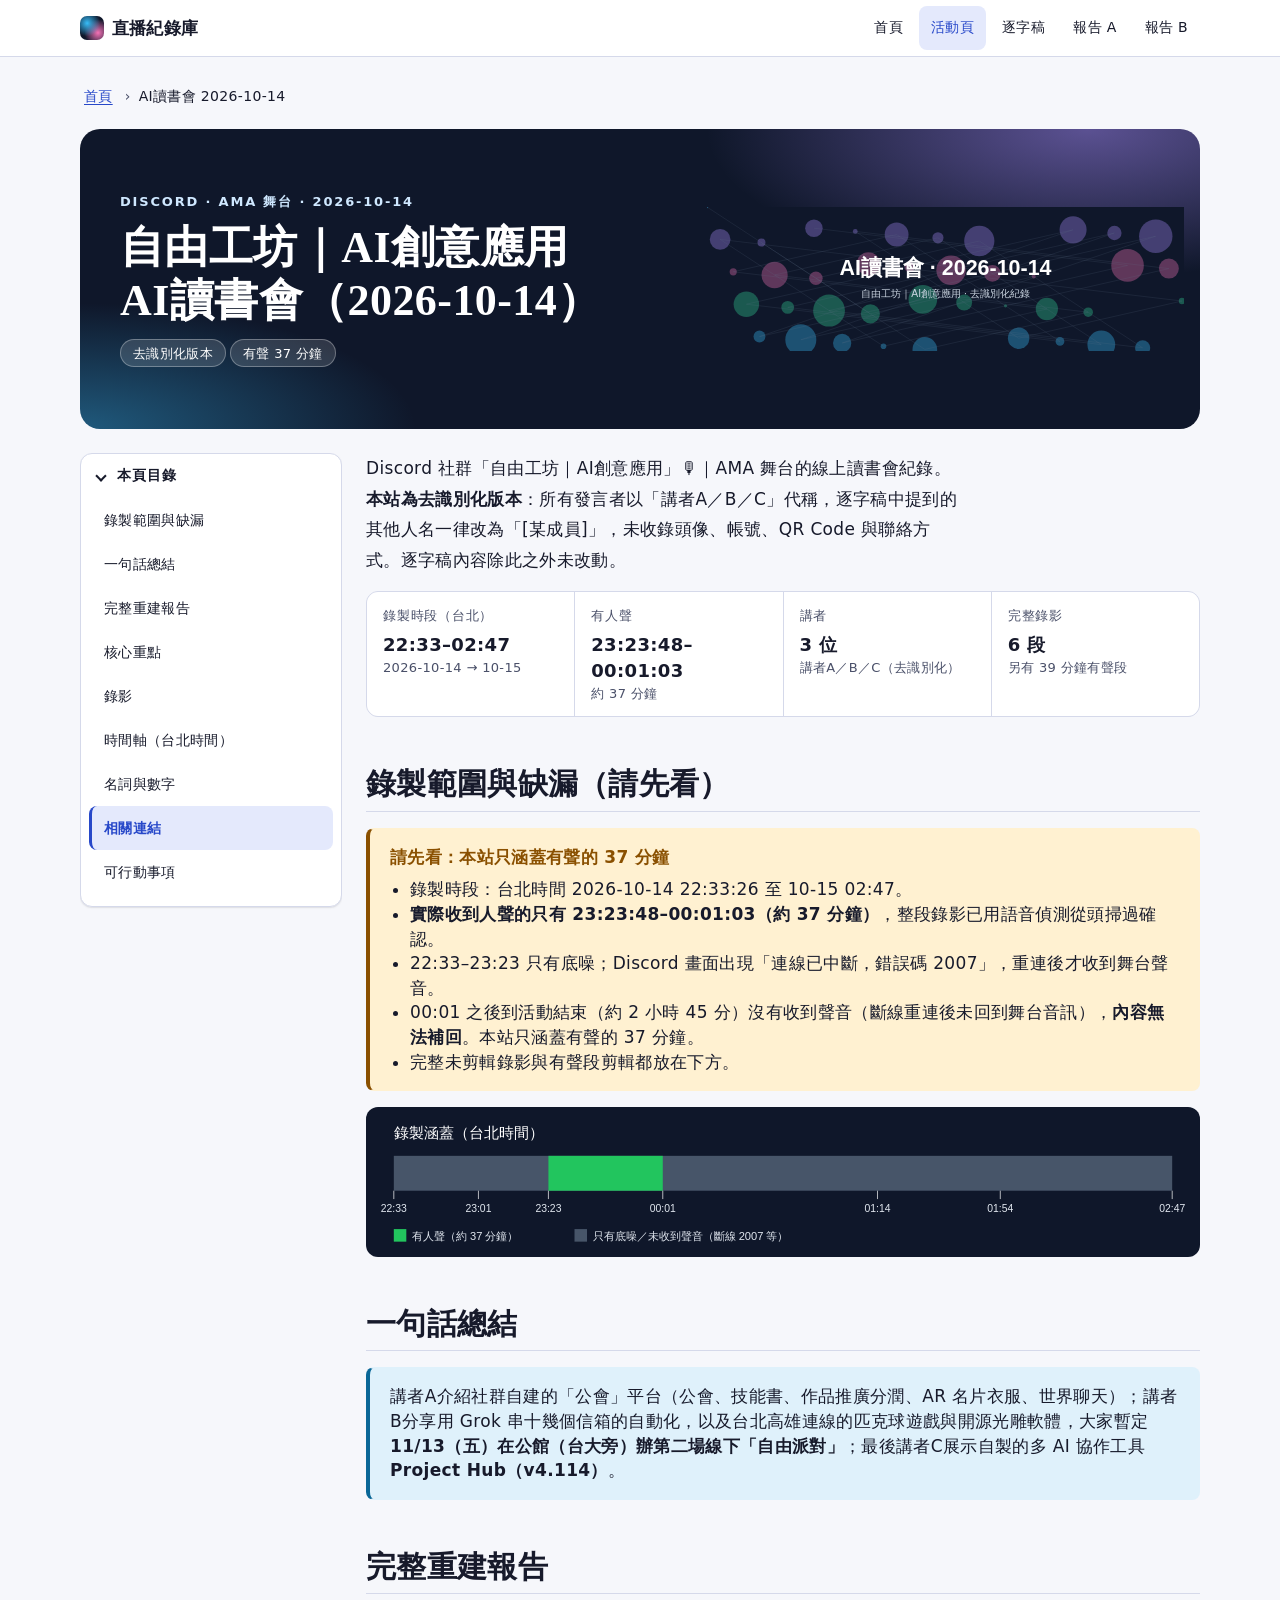
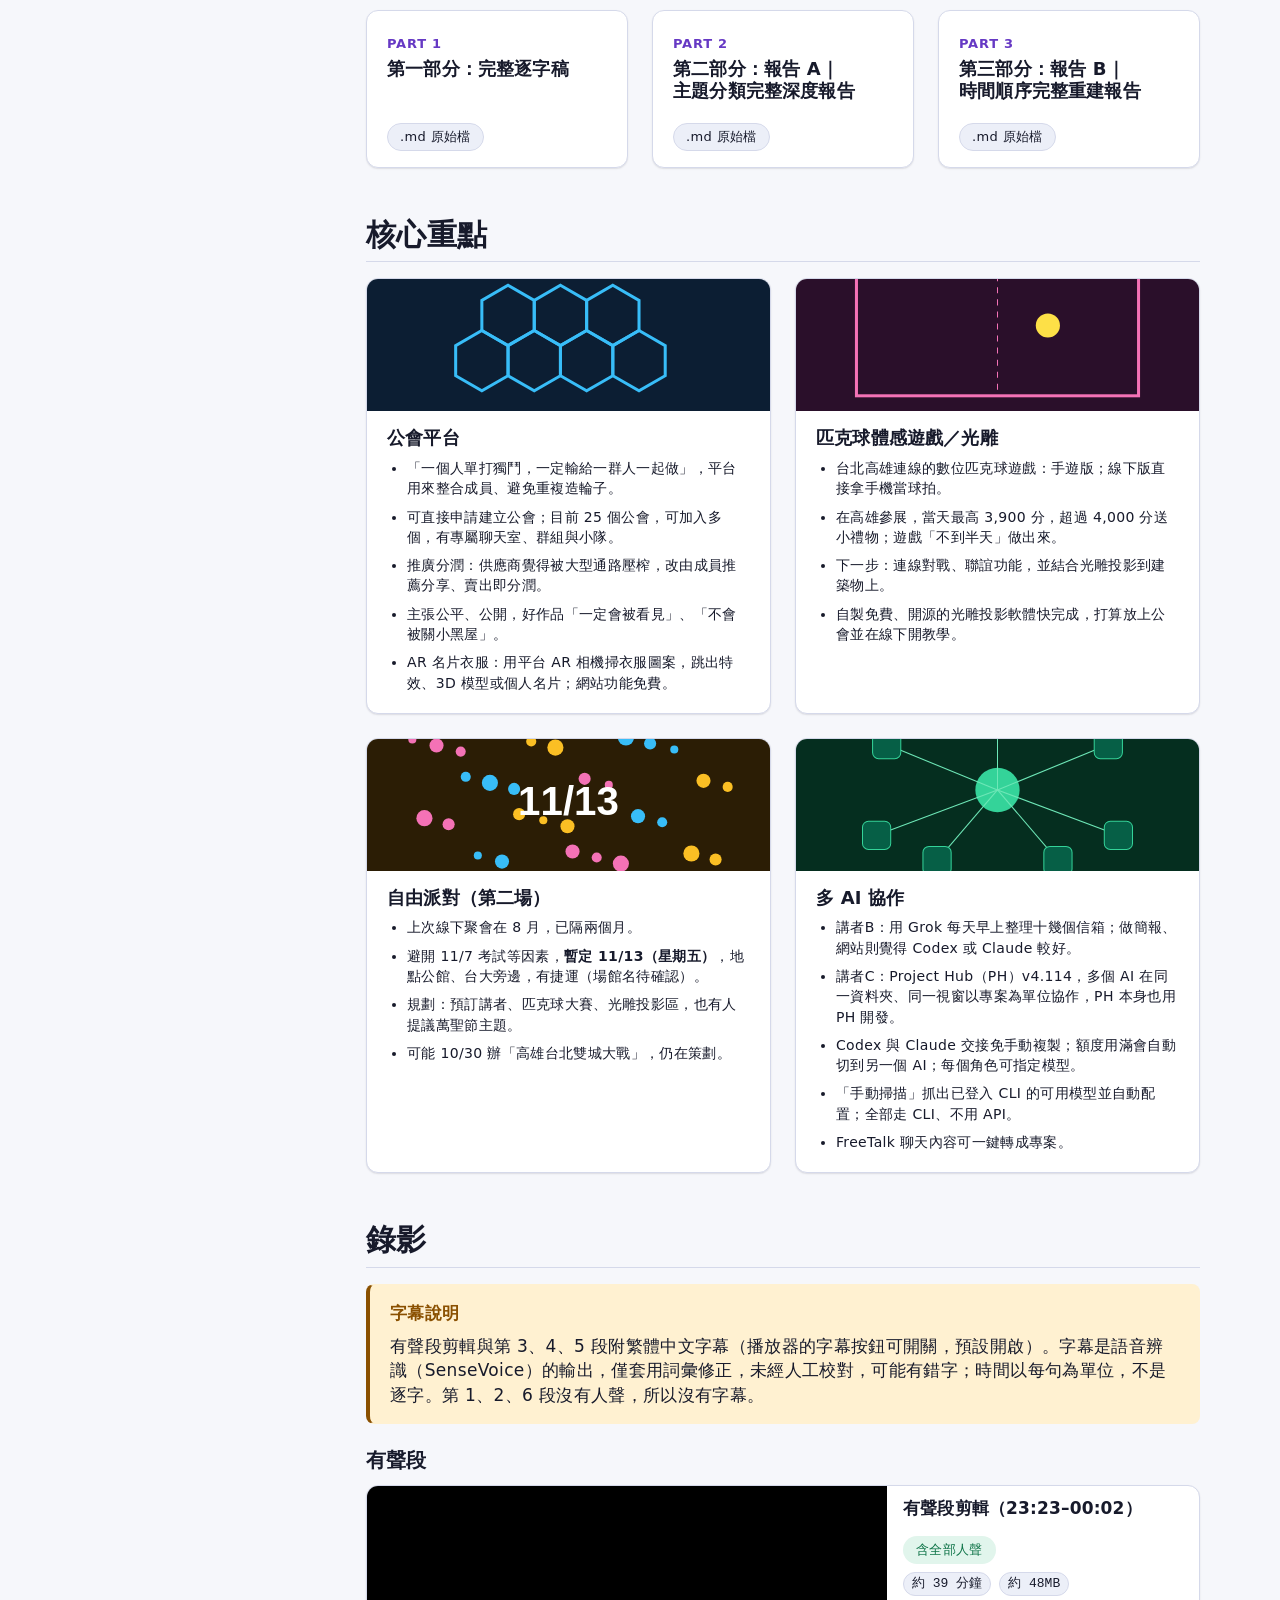
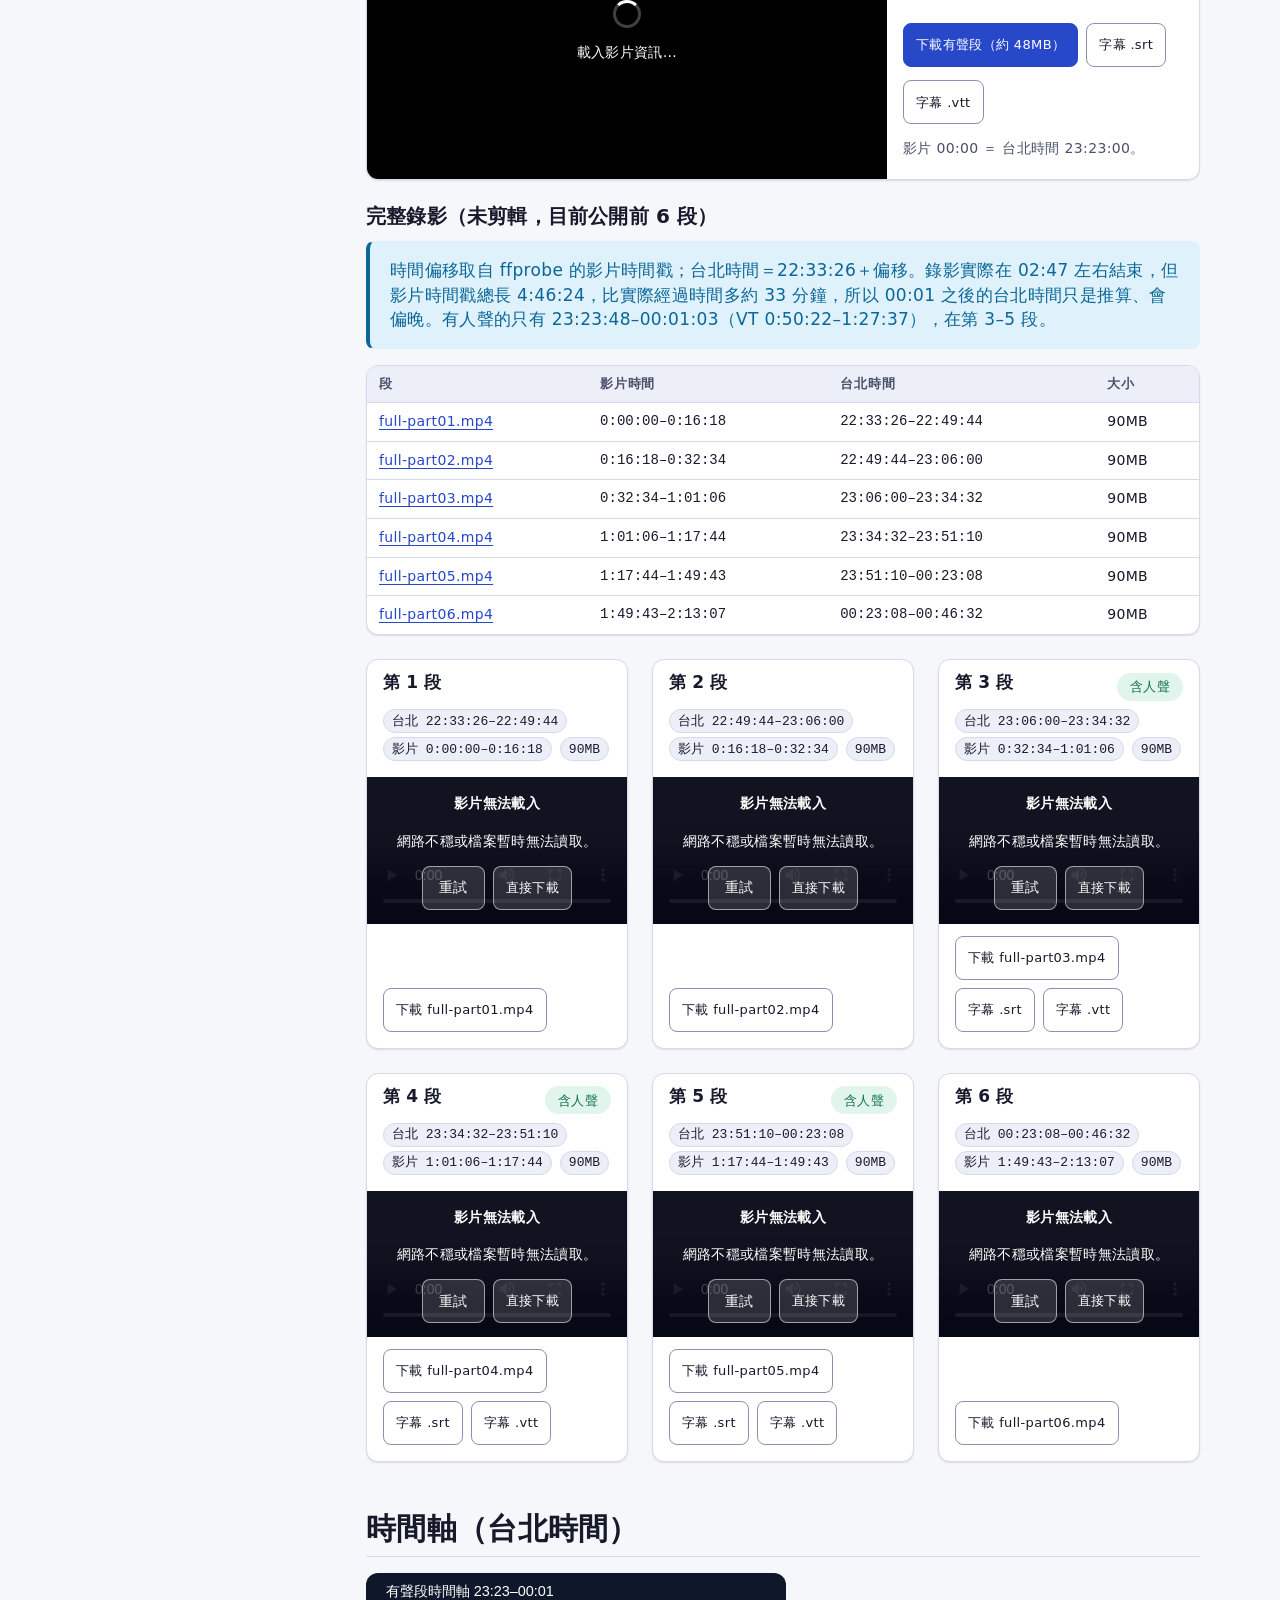
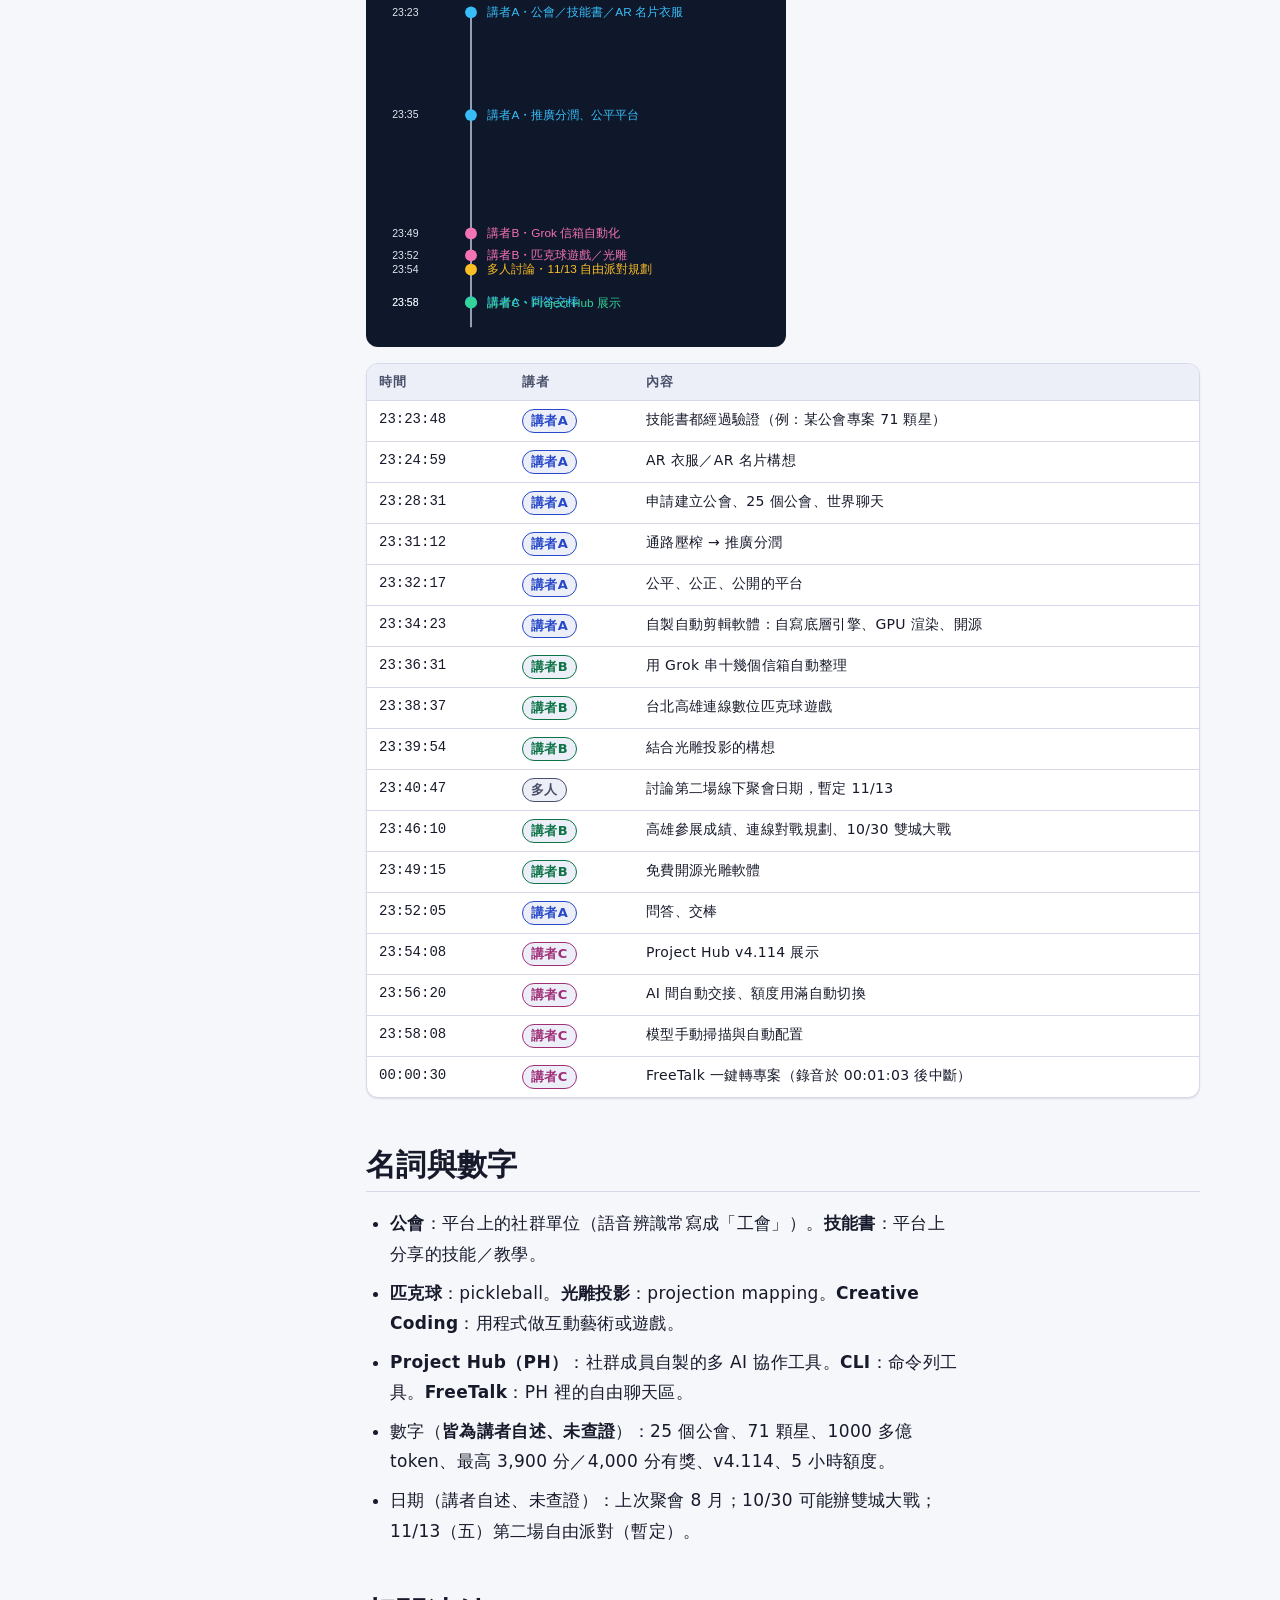
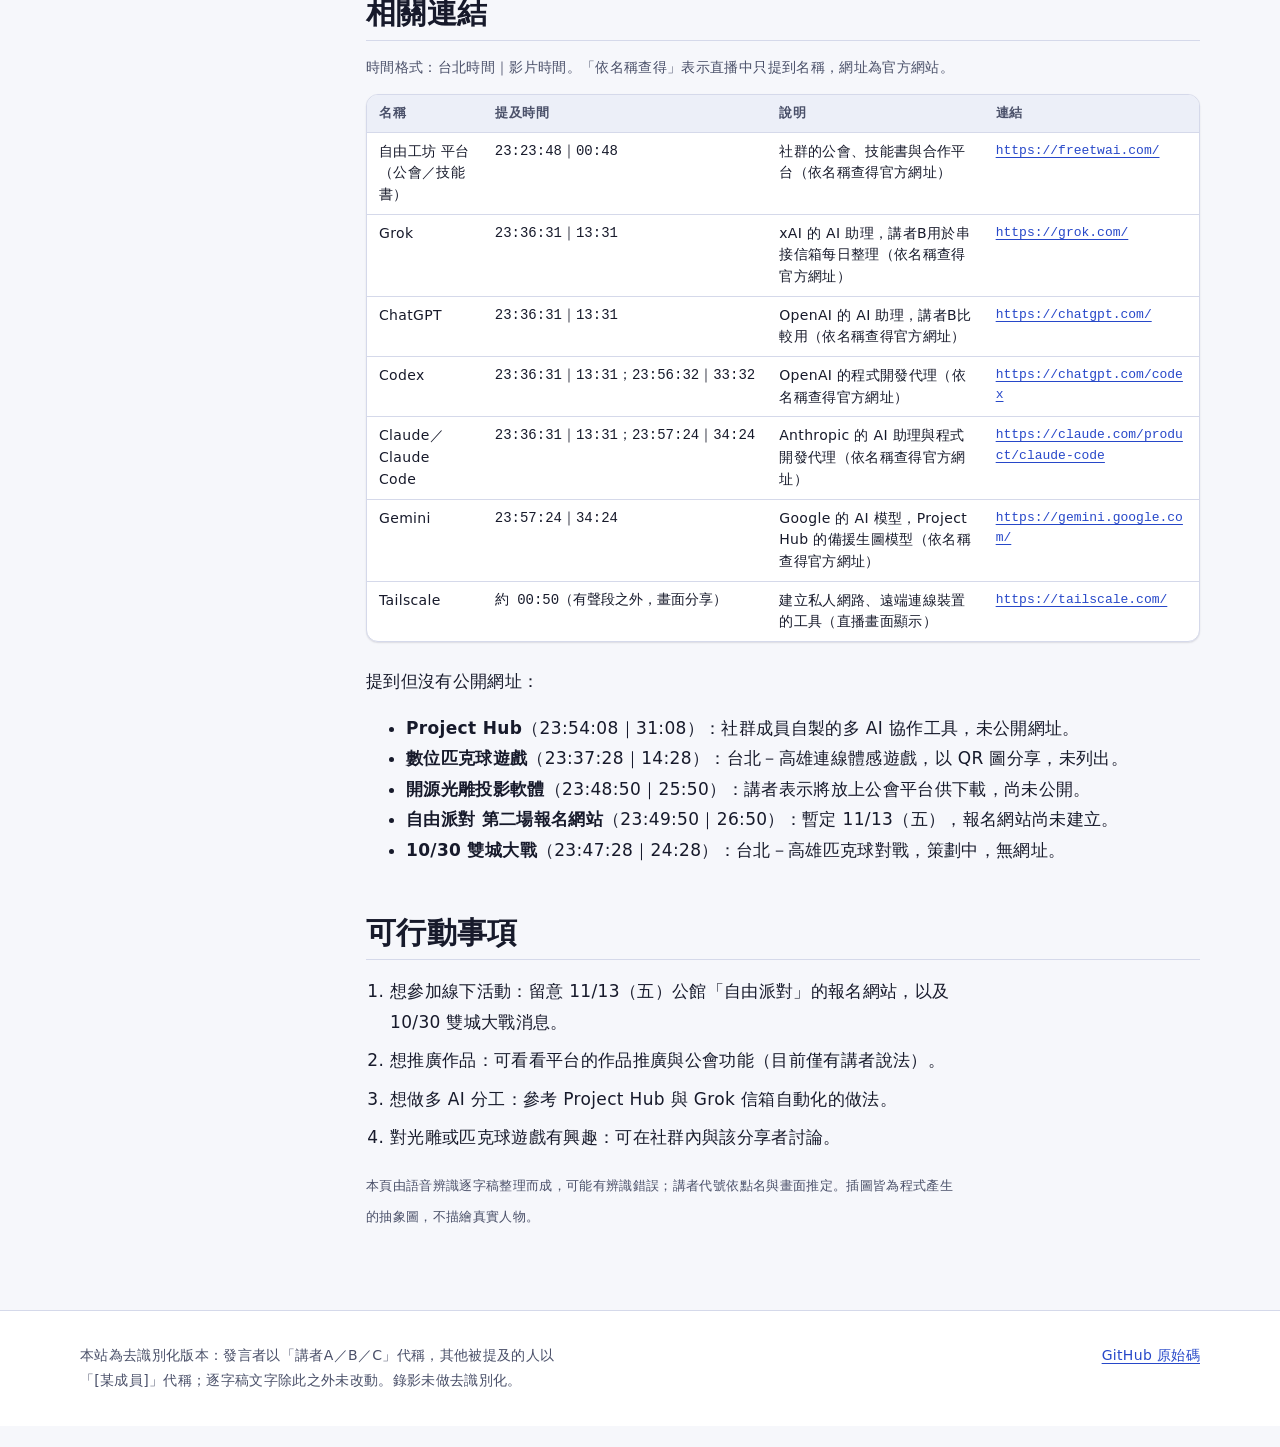
==== commit ff79dbab: "Add Traditional Chinese subtitles (ASR) for clip and parts 3-5" ====
--- a/docs/streams/2026-10-14-ai-reading-club/index.html
+++ b/docs/streams/2026-10-14-ai-reading-club/index.html
@@ -3,7 +3,7 @@
 <li><strong>實際收到人聲的只有 23:23:48–00:01:03（約 37 分鐘）</strong>，整段錄影已用語音偵測從頭掃過確認。</li>
 <li>22:33–23:23 只有底噪；Discord 畫面出現「連線已中斷，錯誤碼 2007」，重連後才收到舞台聲音。</li>
 <li>00:01 之後到活動結束（約 2 小時 45 分）沒有收到聲音（斷線重連後未回到舞台音訊），<strong>內容無法補回</strong>。本站只涵蓋有聲的 37 分鐘。</li>
-<li>完整未剪輯錄影與有聲段剪輯都放在下方。</li></ul></div><figure><img src="img/coverage.svg" alt="錄製涵蓋長條圖" style="border-radius:var(--radius-3)"></figure></section><section class="section" aria-labelledby="summary"><h2 id="summary">一句話總結</h2><div class="callout" role="note"><p>講者A介紹社群自建的「公會」平台（公會、技能書、作品推廣分潤、AR 名片衣服、世界聊天）；講者B分享用 Grok 串十幾個信箱的自動化，以及台北高雄連線的匹克球遊戲與開源光雕軟體，大家暫定 <strong>11/13（五）在公館（台大旁）辦第二場線下「自由派對」</strong>；最後講者C展示自製的多 AI 協作工具 <strong>Project Hub（v4.114）</strong>。</p></div></section><section class="section" aria-labelledby="reports"><h2 id="reports">完整重建報告</h2><ul class="link-cards"><li class="card link-card card-hover"><div><span class="k">PART 1</span><h3><a href="transcript-full.html">第一部分：完整逐字稿</a></h3></div><a class="chip" href="transcript-full.md">.md 原始檔</a></li><li class="card link-card card-hover"><div><span class="k">PART 2</span><h3><a href="report-a.html">第二部分：報告 A｜主題分類完整深度報告</a></h3></div><a class="chip" href="report-a.md">.md 原始檔</a></li><li class="card link-card card-hover"><div><span class="k">PART 3</span><h3><a href="report-b.html">第三部分：報告 B｜時間順序完整重建報告</a></h3></div><a class="chip" href="report-b.md">.md 原始檔</a></li></ul></section><section class="section" aria-labelledby="highlights"><h2 id="highlights">核心重點</h2><div class="card-grid"><article class="card card-hover"><img alt="抽象插圖：公會" class="card-img" loading="lazy" src="img/guild.svg"/><div class="card-body"><h3>公會平台</h3><ul><li>「一個人單打獨鬥，一定輸給一群人一起做」，平台用來整合成員、避免重複造輪子。</li><li>可直接申請建立公會；目前 25 個公會，可加入多個，有專屬聊天室、群組與小隊。</li><li>推廣分潤：供應商覺得被大型通路壓榨，改由成員推薦分享、賣出即分潤。</li><li>主張公平、公開，好作品「一定會被看見」、「不會被關小黑屋」。</li><li>AR 名片衣服：用平台 AR 相機掃衣服圖案，跳出特效、3D 模型或個人名片；網站功能免費。</li></ul></div></article><article class="card card-hover"><img alt="抽象插圖：匹克球與投影" class="card-img" loading="lazy" src="img/pickleball.svg"/><div class="card-body"><h3>匹克球體感遊戲／光雕</h3><ul><li>台北高雄連線的數位匹克球遊戲：手遊版；線下版直接拿手機當球拍。</li><li>在高雄參展，當天最高 3,900 分，超過 4,000 分送小禮物；遊戲「不到半天」做出來。</li><li>下一步：連線對戰、聯誼功能，並結合光雕投影到建築物上。</li><li>自製免費、開源的光雕投影軟體快完成，打算放上公會並在線下開教學。</li></ul></div></article><article class="card card-hover"><img alt="抽象插圖：派對" class="card-img" loading="lazy" src="img/party.svg"/><div class="card-body"><h3>自由派對（第二場）</h3><ul><li>上次線下聚會在 8 月，已隔兩個月。</li><li>避開 11/7 考試等因素，<strong>暫定 11/13（星期五）</strong>，地點公館、台大旁邊，有捷運（場館名待確認）。</li><li>規劃：預訂講者、匹克球大賽、光雕投影區，也有人提議萬聖節主題。</li><li>可能 10/30 辦「高雄台北雙城大戰」，仍在策劃。</li></ul></div></article><article class="card card-hover"><img alt="抽象插圖：多 AI 協作" class="card-img" loading="lazy" src="img/hub.svg"/><div class="card-body"><h3>多 AI 協作</h3><ul><li>講者B：用 Grok 每天早上整理十幾個信箱；做簡報、網站則覺得 Codex 或 Claude 較好。</li><li>講者C：Project Hub（PH）v4.114，多個 AI 在同一資料夾、同一視窗以專案為單位協作，PH 本身也用 PH 開發。</li><li>Codex 與 Claude 交接免手動複製；額度用滿會自動切到另一個 AI；每個角色可指定模型。</li><li>「手動掃描」抓出已登入 CLI 的可用模型並自動配置；全部走 CLI、不用 API。</li><li>FreeTalk 聊天內容可一鍵轉成專案。</li></ul></div></article></div></section><section class="section" aria-labelledby="videos"><h2 id="videos">錄影</h2><h3 id="clip" class="vh">有聲段</h3><div class="vgrid"><figure class="card vcard is-featured"><div class="vcard-head"><h3>有聲段剪輯（23:23–00:02）</h3><span class="chip chip-ok">含全部人聲</span></div><div class="vcard-meta"><span class="chip chip-time">約 39 分鐘</span><span class="chip chip-time">約 48MB</span><span data-duration></span></div><div class="vwrap" data-state="ready"><video controls preload="metadata" playsinline aria-label="有聲段剪輯，台北 23:23 起" src="files/AI-reading-club-20261014-2323-0002.mp4"></video><div class="vstate vstate-loading" role="status"><span class="spinner" aria-hidden="true"></span><span>載入影片資訊…</span></div><div class="vstate vstate-error" role="alert"><strong>影片無法載入</strong><span>網路不穩或檔案暫時無法讀取。</span><div class="btn-row"><button type="button" class="btn btn-sm">重試</button><a class="btn btn-sm" href="files/AI-reading-club-20261014-2323-0002.mp4" download>直接下載</a></div></div></div><div class="vcard-foot"><a class="btn btn-primary btn-sm" href="files/AI-reading-club-20261014-2323-0002.mp4" download>下載有聲段（約 48MB）</a><span class="caption">影片 00:00 ＝ 台北時間 23:23:00。</span></div></figure></div><h3 id="full" class="vh">完整錄影（未剪輯，目前公開前 6 段）</h3><div class="callout callout-info" role="note">時間偏移取自 ffprobe 的影片時間戳；台北時間＝22:33:26＋偏移。錄影實際在 02:47 左右結束，但影片時間戳總長 4:46:24，比實際經過時間多約 33 分鐘，所以 00:01 之後的台北時間只是推算、會偏晚。有人聲的只有 23:23:48–00:01:03（VT 0:50:22–1:27:37），在第 3–5 段。</div><div aria-label="段、影片時間、台北時間、大小（可橫向捲動）" class="table-wrap" role="region" tabindex="0"><table><thead><tr><th>段</th><th>影片時間</th><th>台北時間</th><th>大小</th></tr></thead><tbody><tr><td data-label="段"><a href="files/full/full-part01.mp4">full-part01.mp4</a></td><td class="time" data-label="影片時間">0:00:00–0:16:18</td><td class="time" data-label="台北時間">22:33:26–22:49:44</td><td data-label="大小">90MB</td></tr><tr><td data-label="段"><a href="files/full/full-part02.mp4">full-part02.mp4</a></td><td class="time" data-label="影片時間">0:16:18–0:32:34</td><td class="time" data-label="台北時間">22:49:44–23:06:00</td><td data-label="大小">90MB</td></tr><tr><td data-label="段"><a href="files/full/full-part03.mp4">full-part03.mp4</a></td><td class="time" data-label="影片時間">0:32:34–1:01:06</td><td class="time" data-label="台北時間">23:06:00–23:34:32</td><td data-label="大小">90MB</td></tr><tr><td data-label="段"><a href="files/full/full-part04.mp4">full-part04.mp4</a></td><td class="time" data-label="影片時間">1:01:06–1:17:44</td><td class="time" data-label="台北時間">23:34:32–23:51:10</td><td data-label="大小">90MB</td></tr><tr><td data-label="段"><a href="files/full/full-part05.mp4">full-part05.mp4</a></td><td class="time" data-label="影片時間">1:17:44–1:49:43</td><td class="time" data-label="台北時間">23:51:10–00:23:08</td><td data-label="大小">90MB</td></tr><tr><td data-label="段"><a href="files/full/full-part06.mp4">full-part06.mp4</a></td><td class="time" data-label="影片時間">1:49:43–2:13:07</td><td class="time" data-label="台北時間">00:23:08–00:46:32</td><td data-label="大小">90MB</td></tr></tbody></table></div><div class="vgrid"><figure class="card vcard"><div class="vcard-head"><h3>第 1 段</h3></div><div class="vcard-meta"><span class="chip chip-time">台北 22:33:26–22:49:44</span><span class="chip chip-time">影片 0:00:00–0:16:18</span><span class="chip chip-time">90MB</span><span data-duration></span></div><div class="vwrap" data-state="ready"><video controls preload="metadata" playsinline aria-label="完整錄影第 1 段，台北 22:33:26–22:49:44" src="files/full/full-part01.mp4"></video><div class="vstate vstate-loading" role="status"><span class="spinner" aria-hidden="true"></span><span>載入影片資訊…</span></div><div class="vstate vstate-error" role="alert"><strong>影片無法載入</strong><span>網路不穩或檔案暫時無法讀取。</span><div class="btn-row"><button type="button" class="btn btn-sm">重試</button><a class="btn btn-sm" href="files/full/full-part01.mp4" download>直接下載</a></div></div></div><div class="vcard-foot"><a class="btn btn-sm" href="files/full/full-part01.mp4" download>下載 full-part01.mp4</a></div></figure><figure class="card vcard"><div class="vcard-head"><h3>第 2 段</h3></div><div class="vcard-meta"><span class="chip chip-time">台北 22:49:44–23:06:00</span><span class="chip chip-time">影片 0:16:18–0:32:34</span><span class="chip chip-time">90MB</span><span data-duration></span></div><div class="vwrap" data-state="ready"><video controls preload="metadata" playsinline aria-label="完整錄影第 2 段，台北 22:49:44–23:06:00" src="files/full/full-part02.mp4"></video><div class="vstate vstate-loading" role="status"><span class="spinner" aria-hidden="true"></span><span>載入影片資訊…</span></div><div class="vstate vstate-error" role="alert"><strong>影片無法載入</strong><span>網路不穩或檔案暫時無法讀取。</span><div class="btn-row"><button type="button" class="btn btn-sm">重試</button><a class="btn btn-sm" href="files/full/full-part02.mp4" download>直接下載</a></div></div></div><div class="vcard-foot"><a class="btn btn-sm" href="files/full/full-part02.mp4" download>下載 full-part02.mp4</a></div></figure><figure class="card vcard"><div class="vcard-head"><h3>第 3 段</h3><span class="chip chip-ok">含人聲</span></div><div class="vcard-meta"><span class="chip chip-time">台北 23:06:00–23:34:32</span><span class="chip chip-time">影片 0:32:34–1:01:06</span><span class="chip chip-time">90MB</span><span data-duration></span></div><div class="vwrap" data-state="ready"><video controls preload="metadata" playsinline aria-label="完整錄影第 3 段，台北 23:06:00–23:34:32" src="files/full/full-part03.mp4"></video><div class="vstate vstate-loading" role="status"><span class="spinner" aria-hidden="true"></span><span>載入影片資訊…</span></div><div class="vstate vstate-error" role="alert"><strong>影片無法載入</strong><span>網路不穩或檔案暫時無法讀取。</span><div class="btn-row"><button type="button" class="btn btn-sm">重試</button><a class="btn btn-sm" href="files/full/full-part03.mp4" download>直接下載</a></div></div></div><div class="vcard-foot"><a class="btn btn-sm" href="files/full/full-part03.mp4" download>下載 full-part03.mp4</a></div></figure><figure class="card vcard"><div class="vcard-head"><h3>第 4 段</h3><span class="chip chip-ok">含人聲</span></div><div class="vcard-meta"><span class="chip chip-time">台北 23:34:32–23:51:10</span><span class="chip chip-time">影片 1:01:06–1:17:44</span><span class="chip chip-time">90MB</span><span data-duration></span></div><div class="vwrap" data-state="ready"><video controls preload="metadata" playsinline aria-label="完整錄影第 4 段，台北 23:34:32–23:51:10" src="files/full/full-part04.mp4"></video><div class="vstate vstate-loading" role="status"><span class="spinner" aria-hidden="true"></span><span>載入影片資訊…</span></div><div class="vstate vstate-error" role="alert"><strong>影片無法載入</strong><span>網路不穩或檔案暫時無法讀取。</span><div class="btn-row"><button type="button" class="btn btn-sm">重試</button><a class="btn btn-sm" href="files/full/full-part04.mp4" download>直接下載</a></div></div></div><div class="vcard-foot"><a class="btn btn-sm" href="files/full/full-part04.mp4" download>下載 full-part04.mp4</a></div></figure><figure class="card vcard"><div class="vcard-head"><h3>第 5 段</h3><span class="chip chip-ok">含人聲</span></div><div class="vcard-meta"><span class="chip chip-time">台北 23:51:10–00:23:08</span><span class="chip chip-time">影片 1:17:44–1:49:43</span><span class="chip chip-time">90MB</span><span data-duration></span></div><div class="vwrap" data-state="ready"><video controls preload="metadata" playsinline aria-label="完整錄影第 5 段，台北 23:51:10–00:23:08" src="files/full/full-part05.mp4"></video><div class="vstate vstate-loading" role="status"><span class="spinner" aria-hidden="true"></span><span>載入影片資訊…</span></div><div class="vstate vstate-error" role="alert"><strong>影片無法載入</strong><span>網路不穩或檔案暫時無法讀取。</span><div class="btn-row"><button type="button" class="btn btn-sm">重試</button><a class="btn btn-sm" href="files/full/full-part05.mp4" download>直接下載</a></div></div></div><div class="vcard-foot"><a class="btn btn-sm" href="files/full/full-part05.mp4" download>下載 full-part05.mp4</a></div></figure><figure class="card vcard"><div class="vcard-head"><h3>第 6 段</h3></div><div class="vcard-meta"><span class="chip chip-time">台北 00:23:08–00:46:32</span><span class="chip chip-time">影片 1:49:43–2:13:07</span><span class="chip chip-time">90MB</span><span data-duration></span></div><div class="vwrap" data-state="ready"><video controls preload="metadata" playsinline aria-label="完整錄影第 6 段，台北 00:23:08–00:46:32" src="files/full/full-part06.mp4"></video><div class="vstate vstate-loading" role="status"><span class="spinner" aria-hidden="true"></span><span>載入影片資訊…</span></div><div class="vstate vstate-error" role="alert"><strong>影片無法載入</strong><span>網路不穩或檔案暫時無法讀取。</span><div class="btn-row"><button type="button" class="btn btn-sm">重試</button><a class="btn btn-sm" href="files/full/full-part06.mp4" download>直接下載</a></div></div></div><div class="vcard-foot"><a class="btn btn-sm" href="files/full/full-part06.mp4" download>下載 full-part06.mp4</a></div></figure></div></section><section class="section" aria-labelledby="timeline"><h2 id="timeline">時間軸（台北時間）</h2><figure><img src="img/timeline.svg" alt="時間軸資訊圖" style="border-radius:var(--radius-3);max-width:420px" loading="lazy"></figure><div aria-label="時間、講者、內容（可橫向捲動）" class="table-wrap" role="region" tabindex="0"><table><thead><tr><th>時間</th><th>講者</th><th>內容</th></tr></thead><tbody><tr><td class="time" data-label="時間">23:23:48</td><td data-label="講者"><span class="spk spk-a">講者A</span></td><td data-label="內容">技能書都經過驗證（例：某公會專案 71 顆星）</td></tr><tr><td class="time" data-label="時間">23:24:59</td><td data-label="講者"><span class="spk spk-a">講者A</span></td><td data-label="內容">AR 衣服／AR 名片構想</td></tr><tr><td class="time" data-label="時間">23:28:31</td><td data-label="講者"><span class="spk spk-a">講者A</span></td><td data-label="內容">申請建立公會、25 個公會、世界聊天</td></tr><tr><td class="time" data-label="時間">23:31:12</td><td data-label="講者"><span class="spk spk-a">講者A</span></td><td data-label="內容">通路壓榨 → 推廣分潤</td></tr><tr><td class="time" data-label="時間">23:32:17</td><td data-label="講者"><span class="spk spk-a">講者A</span></td><td data-label="內容">公平、公正、公開的平台</td></tr><tr><td class="time" data-label="時間">23:34:23</td><td data-label="講者"><span class="spk spk-a">講者A</span></td><td data-label="內容">自製自動剪輯軟體：自寫底層引擎、GPU 渲染、開源</td></tr><tr><td class="time" data-label="時間">23:36:31</td><td data-label="講者"><span class="spk spk-b">講者B</span></td><td data-label="內容">用 Grok 串十幾個信箱自動整理</td></tr><tr><td class="time" data-label="時間">23:38:37</td><td data-label="講者"><span class="spk spk-b">講者B</span></td><td data-label="內容">台北高雄連線數位匹克球遊戲</td></tr><tr><td class="time" data-label="時間">23:39:54</td><td data-label="講者"><span class="spk spk-b">講者B</span></td><td data-label="內容">結合光雕投影的構想</td></tr><tr><td class="time" data-label="時間">23:40:47</td><td data-label="講者"><span class="spk">多人</span></td><td data-label="內容">討論第二場線下聚會日期，暫定 11/13</td></tr><tr><td class="time" data-label="時間">23:46:10</td><td data-label="講者"><span class="spk spk-b">講者B</span></td><td data-label="內容">高雄參展成績、連線對戰規劃、10/30 雙城大戰</td></tr><tr><td class="time" data-label="時間">23:49:15</td><td data-label="講者"><span class="spk spk-b">講者B</span></td><td data-label="內容">免費開源光雕軟體</td></tr><tr><td class="time" data-label="時間">23:52:05</td><td data-label="講者"><span class="spk spk-a">講者A</span></td><td data-label="內容">問答、交棒</td></tr><tr><td class="time" data-label="時間">23:54:08</td><td data-label="講者"><span class="spk spk-c">講者C</span></td><td data-label="內容">Project Hub v4.114 展示</td></tr><tr><td class="time" data-label="時間">23:56:20</td><td data-label="講者"><span class="spk spk-c">講者C</span></td><td data-label="內容">AI 間自動交接、額度用滿自動切換</td></tr><tr><td class="time" data-label="時間">23:58:08</td><td data-label="講者"><span class="spk spk-c">講者C</span></td><td data-label="內容">模型手動掃描與自動配置</td></tr><tr><td class="time" data-label="時間">00:00:30</td><td data-label="講者"><span class="spk spk-c">講者C</span></td><td data-label="內容">FreeTalk 一鍵轉專案（錄音於 00:01:03 後中斷）</td></tr></tbody></table></div></section><section class="section" aria-labelledby="terms"><h2 id="terms">名詞與數字</h2><div class="prose"><ul><li><b>公會</b>：平台上的社群單位（語音辨識常寫成「工會」）。<b>技能書</b>：平台上分享的技能／教學。</li>
+<li>完整未剪輯錄影與有聲段剪輯都放在下方。</li></ul></div><figure><img src="img/coverage.svg" alt="錄製涵蓋長條圖" style="border-radius:var(--radius-3)"></figure></section><section class="section" aria-labelledby="summary"><h2 id="summary">一句話總結</h2><div class="callout" role="note"><p>講者A介紹社群自建的「公會」平台（公會、技能書、作品推廣分潤、AR 名片衣服、世界聊天）；講者B分享用 Grok 串十幾個信箱的自動化，以及台北高雄連線的匹克球遊戲與開源光雕軟體，大家暫定 <strong>11/13（五）在公館（台大旁）辦第二場線下「自由派對」</strong>；最後講者C展示自製的多 AI 協作工具 <strong>Project Hub（v4.114）</strong>。</p></div></section><section class="section" aria-labelledby="reports"><h2 id="reports">完整重建報告</h2><ul class="link-cards"><li class="card link-card card-hover"><div><span class="k">PART 1</span><h3><a href="transcript-full.html">第一部分：完整逐字稿</a></h3></div><a class="chip" href="transcript-full.md">.md 原始檔</a></li><li class="card link-card card-hover"><div><span class="k">PART 2</span><h3><a href="report-a.html">第二部分：報告 A｜主題分類完整深度報告</a></h3></div><a class="chip" href="report-a.md">.md 原始檔</a></li><li class="card link-card card-hover"><div><span class="k">PART 3</span><h3><a href="report-b.html">第三部分：報告 B｜時間順序完整重建報告</a></h3></div><a class="chip" href="report-b.md">.md 原始檔</a></li></ul></section><section class="section" aria-labelledby="highlights"><h2 id="highlights">核心重點</h2><div class="card-grid"><article class="card card-hover"><img alt="抽象插圖：公會" class="card-img" loading="lazy" src="img/guild.svg"/><div class="card-body"><h3>公會平台</h3><ul><li>「一個人單打獨鬥，一定輸給一群人一起做」，平台用來整合成員、避免重複造輪子。</li><li>可直接申請建立公會；目前 25 個公會，可加入多個，有專屬聊天室、群組與小隊。</li><li>推廣分潤：供應商覺得被大型通路壓榨，改由成員推薦分享、賣出即分潤。</li><li>主張公平、公開，好作品「一定會被看見」、「不會被關小黑屋」。</li><li>AR 名片衣服：用平台 AR 相機掃衣服圖案，跳出特效、3D 模型或個人名片；網站功能免費。</li></ul></div></article><article class="card card-hover"><img alt="抽象插圖：匹克球與投影" class="card-img" loading="lazy" src="img/pickleball.svg"/><div class="card-body"><h3>匹克球體感遊戲／光雕</h3><ul><li>台北高雄連線的數位匹克球遊戲：手遊版；線下版直接拿手機當球拍。</li><li>在高雄參展，當天最高 3,900 分，超過 4,000 分送小禮物；遊戲「不到半天」做出來。</li><li>下一步：連線對戰、聯誼功能，並結合光雕投影到建築物上。</li><li>自製免費、開源的光雕投影軟體快完成，打算放上公會並在線下開教學。</li></ul></div></article><article class="card card-hover"><img alt="抽象插圖：派對" class="card-img" loading="lazy" src="img/party.svg"/><div class="card-body"><h3>自由派對（第二場）</h3><ul><li>上次線下聚會在 8 月，已隔兩個月。</li><li>避開 11/7 考試等因素，<strong>暫定 11/13（星期五）</strong>，地點公館、台大旁邊，有捷運（場館名待確認）。</li><li>規劃：預訂講者、匹克球大賽、光雕投影區，也有人提議萬聖節主題。</li><li>可能 10/30 辦「高雄台北雙城大戰」，仍在策劃。</li></ul></div></article><article class="card card-hover"><img alt="抽象插圖：多 AI 協作" class="card-img" loading="lazy" src="img/hub.svg"/><div class="card-body"><h3>多 AI 協作</h3><ul><li>講者B：用 Grok 每天早上整理十幾個信箱；做簡報、網站則覺得 Codex 或 Claude 較好。</li><li>講者C：Project Hub（PH）v4.114，多個 AI 在同一資料夾、同一視窗以專案為單位協作，PH 本身也用 PH 開發。</li><li>Codex 與 Claude 交接免手動複製；額度用滿會自動切到另一個 AI；每個角色可指定模型。</li><li>「手動掃描」抓出已登入 CLI 的可用模型並自動配置；全部走 CLI、不用 API。</li><li>FreeTalk 聊天內容可一鍵轉成專案。</li></ul></div></article></div></section><section class="section" aria-labelledby="videos"><h2 id="videos">錄影</h2><div class="callout callout-warn" role="note"><span class="callout-title">字幕說明</span><p>有聲段剪輯與第 3、4、5 段附繁體中文字幕（播放器的字幕按鈕可開關，預設開啟）。字幕是語音辨識（SenseVoice）的輸出，僅套用詞彙修正，未經人工校對，可能有錯字；時間以每句為單位，不是逐字。第 1、2、6 段沒有人聲，所以沒有字幕。</p></div><h3 id="clip" class="vh">有聲段</h3><div class="vgrid"><figure class="card vcard is-featured"><div class="vcard-head"><h3>有聲段剪輯（23:23–00:02）</h3><span class="chip chip-ok">含全部人聲</span></div><div class="vcard-meta"><span class="chip chip-time">約 39 分鐘</span><span class="chip chip-time">約 48MB</span><span data-duration></span></div><div class="vwrap" data-state="ready"><video controls preload="metadata" playsinline aria-label="有聲段剪輯，台北 23:23 起" src="files/AI-reading-club-20261014-2323-0002.mp4"><track kind="subtitles" srclang="zh-Hant" label="繁體中文（自動辨識）" src="files/AI-reading-club-20261014-2323-0002.zh-Hant.vtt" default></video><div class="vstate vstate-loading" role="status"><span class="spinner" aria-hidden="true"></span><span>載入影片資訊…</span></div><div class="vstate vstate-error" role="alert"><strong>影片無法載入</strong><span>網路不穩或檔案暫時無法讀取。</span><div class="btn-row"><button type="button" class="btn btn-sm">重試</button><a class="btn btn-sm" href="files/AI-reading-club-20261014-2323-0002.mp4" download>直接下載</a></div></div></div><div class="vcard-foot"><a class="btn btn-primary btn-sm" href="files/AI-reading-club-20261014-2323-0002.mp4" download>下載有聲段（約 48MB）</a><a class="btn btn-sm" href="files/AI-reading-club-20261014-2323-0002.zh-Hant.srt" download>字幕 .srt</a><a class="btn btn-sm" href="files/AI-reading-club-20261014-2323-0002.zh-Hant.vtt" download>字幕 .vtt</a><span class="caption">影片 00:00 ＝ 台北時間 23:23:00。</span></div></figure></div><h3 id="full" class="vh">完整錄影（未剪輯，目前公開前 6 段）</h3><div class="callout callout-info" role="note">時間偏移取自 ffprobe 的影片時間戳；台北時間＝22:33:26＋偏移。錄影實際在 02:47 左右結束，但影片時間戳總長 4:46:24，比實際經過時間多約 33 分鐘，所以 00:01 之後的台北時間只是推算、會偏晚。有人聲的只有 23:23:48–00:01:03（VT 0:50:22–1:27:37），在第 3–5 段。</div><div aria-label="段、影片時間、台北時間、大小（可橫向捲動）" class="table-wrap" role="region" tabindex="0"><table><thead><tr><th>段</th><th>影片時間</th><th>台北時間</th><th>大小</th></tr></thead><tbody><tr><td data-label="段"><a href="files/full/full-part01.mp4">full-part01.mp4</a></td><td class="time" data-label="影片時間">0:00:00–0:16:18</td><td class="time" data-label="台北時間">22:33:26–22:49:44</td><td data-label="大小">90MB</td></tr><tr><td data-label="段"><a href="files/full/full-part02.mp4">full-part02.mp4</a></td><td class="time" data-label="影片時間">0:16:18–0:32:34</td><td class="time" data-label="台北時間">22:49:44–23:06:00</td><td data-label="大小">90MB</td></tr><tr><td data-label="段"><a href="files/full/full-part03.mp4">full-part03.mp4</a></td><td class="time" data-label="影片時間">0:32:34–1:01:06</td><td class="time" data-label="台北時間">23:06:00–23:34:32</td><td data-label="大小">90MB</td></tr><tr><td data-label="段"><a href="files/full/full-part04.mp4">full-part04.mp4</a></td><td class="time" data-label="影片時間">1:01:06–1:17:44</td><td class="time" data-label="台北時間">23:34:32–23:51:10</td><td data-label="大小">90MB</td></tr><tr><td data-label="段"><a href="files/full/full-part05.mp4">full-part05.mp4</a></td><td class="time" data-label="影片時間">1:17:44–1:49:43</td><td class="time" data-label="台北時間">23:51:10–00:23:08</td><td data-label="大小">90MB</td></tr><tr><td data-label="段"><a href="files/full/full-part06.mp4">full-part06.mp4</a></td><td class="time" data-label="影片時間">1:49:43–2:13:07</td><td class="time" data-label="台北時間">00:23:08–00:46:32</td><td data-label="大小">90MB</td></tr></tbody></table></div><div class="vgrid"><figure class="card vcard"><div class="vcard-head"><h3>第 1 段</h3></div><div class="vcard-meta"><span class="chip chip-time">台北 22:33:26–22:49:44</span><span class="chip chip-time">影片 0:00:00–0:16:18</span><span class="chip chip-time">90MB</span><span data-duration></span></div><div class="vwrap" data-state="ready"><video controls preload="metadata" playsinline aria-label="完整錄影第 1 段，台北 22:33:26–22:49:44" src="files/full/full-part01.mp4"></video><div class="vstate vstate-loading" role="status"><span class="spinner" aria-hidden="true"></span><span>載入影片資訊…</span></div><div class="vstate vstate-error" role="alert"><strong>影片無法載入</strong><span>網路不穩或檔案暫時無法讀取。</span><div class="btn-row"><button type="button" class="btn btn-sm">重試</button><a class="btn btn-sm" href="files/full/full-part01.mp4" download>直接下載</a></div></div></div><div class="vcard-foot"><a class="btn btn-sm" href="files/full/full-part01.mp4" download>下載 full-part01.mp4</a></div></figure><figure class="card vcard"><div class="vcard-head"><h3>第 2 段</h3></div><div class="vcard-meta"><span class="chip chip-time">台北 22:49:44–23:06:00</span><span class="chip chip-time">影片 0:16:18–0:32:34</span><span class="chip chip-time">90MB</span><span data-duration></span></div><div class="vwrap" data-state="ready"><video controls preload="metadata" playsinline aria-label="完整錄影第 2 段，台北 22:49:44–23:06:00" src="files/full/full-part02.mp4"></video><div class="vstate vstate-loading" role="status"><span class="spinner" aria-hidden="true"></span><span>載入影片資訊…</span></div><div class="vstate vstate-error" role="alert"><strong>影片無法載入</strong><span>網路不穩或檔案暫時無法讀取。</span><div class="btn-row"><button type="button" class="btn btn-sm">重試</button><a class="btn btn-sm" href="files/full/full-part02.mp4" download>直接下載</a></div></div></div><div class="vcard-foot"><a class="btn btn-sm" href="files/full/full-part02.mp4" download>下載 full-part02.mp4</a></div></figure><figure class="card vcard"><div class="vcard-head"><h3>第 3 段</h3><span class="chip chip-ok">含人聲</span></div><div class="vcard-meta"><span class="chip chip-time">台北 23:06:00–23:34:32</span><span class="chip chip-time">影片 0:32:34–1:01:06</span><span class="chip chip-time">90MB</span><span data-duration></span></div><div class="vwrap" data-state="ready"><video controls preload="metadata" playsinline aria-label="完整錄影第 3 段，台北 23:06:00–23:34:32" src="files/full/full-part03.mp4"><track kind="subtitles" srclang="zh-Hant" label="繁體中文（自動辨識）" src="files/full/full-part03.zh-Hant.vtt" default></video><div class="vstate vstate-loading" role="status"><span class="spinner" aria-hidden="true"></span><span>載入影片資訊…</span></div><div class="vstate vstate-error" role="alert"><strong>影片無法載入</strong><span>網路不穩或檔案暫時無法讀取。</span><div class="btn-row"><button type="button" class="btn btn-sm">重試</button><a class="btn btn-sm" href="files/full/full-part03.mp4" download>直接下載</a></div></div></div><div class="vcard-foot"><a class="btn btn-sm" href="files/full/full-part03.mp4" download>下載 full-part03.mp4</a><a class="btn btn-sm" href="files/full/full-part03.zh-Hant.srt" download>字幕 .srt</a><a class="btn btn-sm" href="files/full/full-part03.zh-Hant.vtt" download>字幕 .vtt</a></div></figure><figure class="card vcard"><div class="vcard-head"><h3>第 4 段</h3><span class="chip chip-ok">含人聲</span></div><div class="vcard-meta"><span class="chip chip-time">台北 23:34:32–23:51:10</span><span class="chip chip-time">影片 1:01:06–1:17:44</span><span class="chip chip-time">90MB</span><span data-duration></span></div><div class="vwrap" data-state="ready"><video controls preload="metadata" playsinline aria-label="完整錄影第 4 段，台北 23:34:32–23:51:10" src="files/full/full-part04.mp4"><track kind="subtitles" srclang="zh-Hant" label="繁體中文（自動辨識）" src="files/full/full-part04.zh-Hant.vtt" default></video><div class="vstate vstate-loading" role="status"><span class="spinner" aria-hidden="true"></span><span>載入影片資訊…</span></div><div class="vstate vstate-error" role="alert"><strong>影片無法載入</strong><span>網路不穩或檔案暫時無法讀取。</span><div class="btn-row"><button type="button" class="btn btn-sm">重試</button><a class="btn btn-sm" href="files/full/full-part04.mp4" download>直接下載</a></div></div></div><div class="vcard-foot"><a class="btn btn-sm" href="files/full/full-part04.mp4" download>下載 full-part04.mp4</a><a class="btn btn-sm" href="files/full/full-part04.zh-Hant.srt" download>字幕 .srt</a><a class="btn btn-sm" href="files/full/full-part04.zh-Hant.vtt" download>字幕 .vtt</a></div></figure><figure class="card vcard"><div class="vcard-head"><h3>第 5 段</h3><span class="chip chip-ok">含人聲</span></div><div class="vcard-meta"><span class="chip chip-time">台北 23:51:10–00:23:08</span><span class="chip chip-time">影片 1:17:44–1:49:43</span><span class="chip chip-time">90MB</span><span data-duration></span></div><div class="vwrap" data-state="ready"><video controls preload="metadata" playsinline aria-label="完整錄影第 5 段，台北 23:51:10–00:23:08" src="files/full/full-part05.mp4"><track kind="subtitles" srclang="zh-Hant" label="繁體中文（自動辨識）" src="files/full/full-part05.zh-Hant.vtt" default></video><div class="vstate vstate-loading" role="status"><span class="spinner" aria-hidden="true"></span><span>載入影片資訊…</span></div><div class="vstate vstate-error" role="alert"><strong>影片無法載入</strong><span>網路不穩或檔案暫時無法讀取。</span><div class="btn-row"><button type="button" class="btn btn-sm">重試</button><a class="btn btn-sm" href="files/full/full-part05.mp4" download>直接下載</a></div></div></div><div class="vcard-foot"><a class="btn btn-sm" href="files/full/full-part05.mp4" download>下載 full-part05.mp4</a><a class="btn btn-sm" href="files/full/full-part05.zh-Hant.srt" download>字幕 .srt</a><a class="btn btn-sm" href="files/full/full-part05.zh-Hant.vtt" download>字幕 .vtt</a></div></figure><figure class="card vcard"><div class="vcard-head"><h3>第 6 段</h3></div><div class="vcard-meta"><span class="chip chip-time">台北 00:23:08–00:46:32</span><span class="chip chip-time">影片 1:49:43–2:13:07</span><span class="chip chip-time">90MB</span><span data-duration></span></div><div class="vwrap" data-state="ready"><video controls preload="metadata" playsinline aria-label="完整錄影第 6 段，台北 00:23:08–00:46:32" src="files/full/full-part06.mp4"></video><div class="vstate vstate-loading" role="status"><span class="spinner" aria-hidden="true"></span><span>載入影片資訊…</span></div><div class="vstate vstate-error" role="alert"><strong>影片無法載入</strong><span>網路不穩或檔案暫時無法讀取。</span><div class="btn-row"><button type="button" class="btn btn-sm">重試</button><a class="btn btn-sm" href="files/full/full-part06.mp4" download>直接下載</a></div></div></div><div class="vcard-foot"><a class="btn btn-sm" href="files/full/full-part06.mp4" download>下載 full-part06.mp4</a></div></figure></div></section><section class="section" aria-labelledby="timeline"><h2 id="timeline">時間軸（台北時間）</h2><figure><img src="img/timeline.svg" alt="時間軸資訊圖" style="border-radius:var(--radius-3);max-width:420px" loading="lazy"></figure><div aria-label="時間、講者、內容（可橫向捲動）" class="table-wrap" role="region" tabindex="0"><table><thead><tr><th>時間</th><th>講者</th><th>內容</th></tr></thead><tbody><tr><td class="time" data-label="時間">23:23:48</td><td data-label="講者"><span class="spk spk-a">講者A</span></td><td data-label="內容">技能書都經過驗證（例：某公會專案 71 顆星）</td></tr><tr><td class="time" data-label="時間">23:24:59</td><td data-label="講者"><span class="spk spk-a">講者A</span></td><td data-label="內容">AR 衣服／AR 名片構想</td></tr><tr><td class="time" data-label="時間">23:28:31</td><td data-label="講者"><span class="spk spk-a">講者A</span></td><td data-label="內容">申請建立公會、25 個公會、世界聊天</td></tr><tr><td class="time" data-label="時間">23:31:12</td><td data-label="講者"><span class="spk spk-a">講者A</span></td><td data-label="內容">通路壓榨 → 推廣分潤</td></tr><tr><td class="time" data-label="時間">23:32:17</td><td data-label="講者"><span class="spk spk-a">講者A</span></td><td data-label="內容">公平、公正、公開的平台</td></tr><tr><td class="time" data-label="時間">23:34:23</td><td data-label="講者"><span class="spk spk-a">講者A</span></td><td data-label="內容">自製自動剪輯軟體：自寫底層引擎、GPU 渲染、開源</td></tr><tr><td class="time" data-label="時間">23:36:31</td><td data-label="講者"><span class="spk spk-b">講者B</span></td><td data-label="內容">用 Grok 串十幾個信箱自動整理</td></tr><tr><td class="time" data-label="時間">23:38:37</td><td data-label="講者"><span class="spk spk-b">講者B</span></td><td data-label="內容">台北高雄連線數位匹克球遊戲</td></tr><tr><td class="time" data-label="時間">23:39:54</td><td data-label="講者"><span class="spk spk-b">講者B</span></td><td data-label="內容">結合光雕投影的構想</td></tr><tr><td class="time" data-label="時間">23:40:47</td><td data-label="講者"><span class="spk">多人</span></td><td data-label="內容">討論第二場線下聚會日期，暫定 11/13</td></tr><tr><td class="time" data-label="時間">23:46:10</td><td data-label="講者"><span class="spk spk-b">講者B</span></td><td data-label="內容">高雄參展成績、連線對戰規劃、10/30 雙城大戰</td></tr><tr><td class="time" data-label="時間">23:49:15</td><td data-label="講者"><span class="spk spk-b">講者B</span></td><td data-label="內容">免費開源光雕軟體</td></tr><tr><td class="time" data-label="時間">23:52:05</td><td data-label="講者"><span class="spk spk-a">講者A</span></td><td data-label="內容">問答、交棒</td></tr><tr><td class="time" data-label="時間">23:54:08</td><td data-label="講者"><span class="spk spk-c">講者C</span></td><td data-label="內容">Project Hub v4.114 展示</td></tr><tr><td class="time" data-label="時間">23:56:20</td><td data-label="講者"><span class="spk spk-c">講者C</span></td><td data-label="內容">AI 間自動交接、額度用滿自動切換</td></tr><tr><td class="time" data-label="時間">23:58:08</td><td data-label="講者"><span class="spk spk-c">講者C</span></td><td data-label="內容">模型手動掃描與自動配置</td></tr><tr><td class="time" data-label="時間">00:00:30</td><td data-label="講者"><span class="spk spk-c">講者C</span></td><td data-label="內容">FreeTalk 一鍵轉專案（錄音於 00:01:03 後中斷）</td></tr></tbody></table></div></section><section class="section" aria-labelledby="terms"><h2 id="terms">名詞與數字</h2><div class="prose"><ul><li><b>公會</b>：平台上的社群單位（語音辨識常寫成「工會」）。<b>技能書</b>：平台上分享的技能／教學。</li>
 <li><b>匹克球</b>：pickleball。<b>光雕投影</b>：projection mapping。<b>Creative Coding</b>：用程式做互動藝術或遊戲。</li>
 <li><b>Project Hub（PH）</b>：社群成員自製的多 AI 協作工具。<b>CLI</b>：命令列工具。<b>FreeTalk</b>：PH 裡的自由聊天區。</li>
 <li>數字（<strong>皆為講者自述、未查證</strong>）：25 個公會、71 顆星、1000 多億 token、最高 3,900 分／4,000 分有獎、v4.114、5 小時額度。</li>
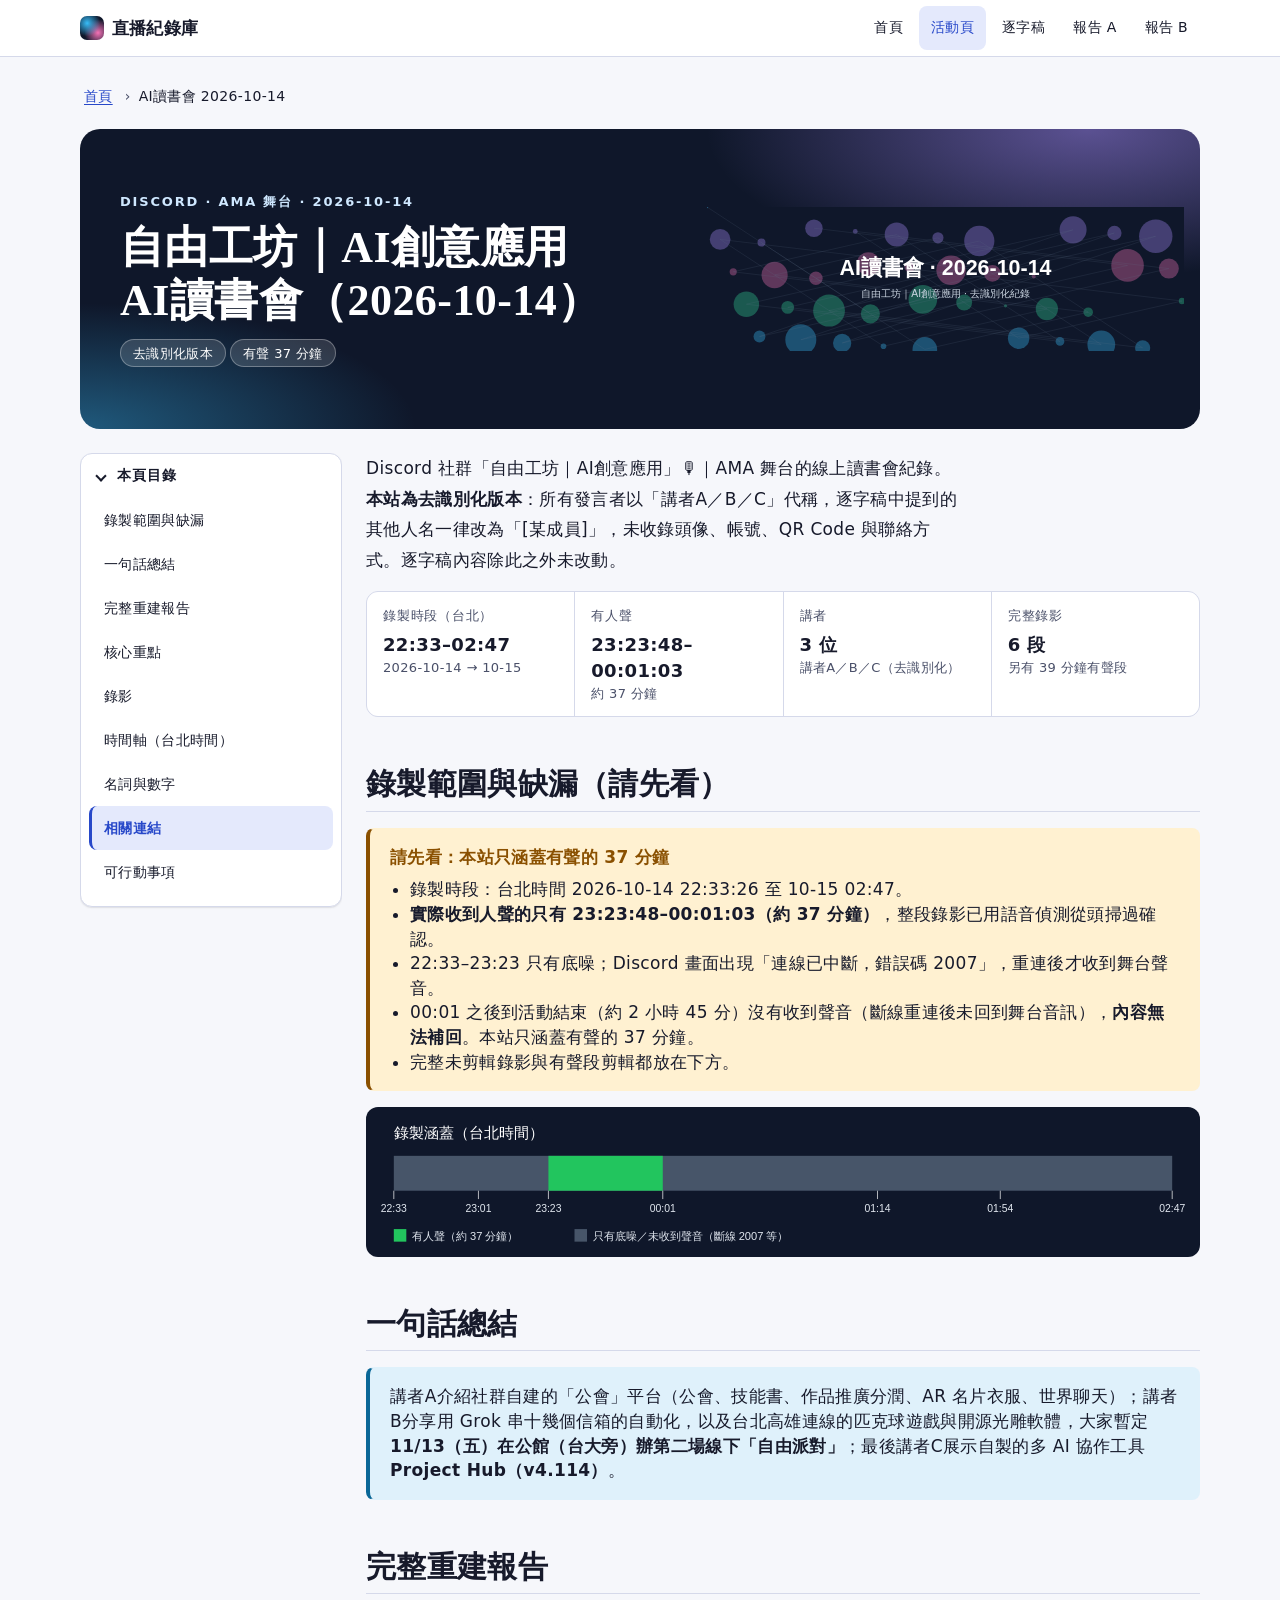
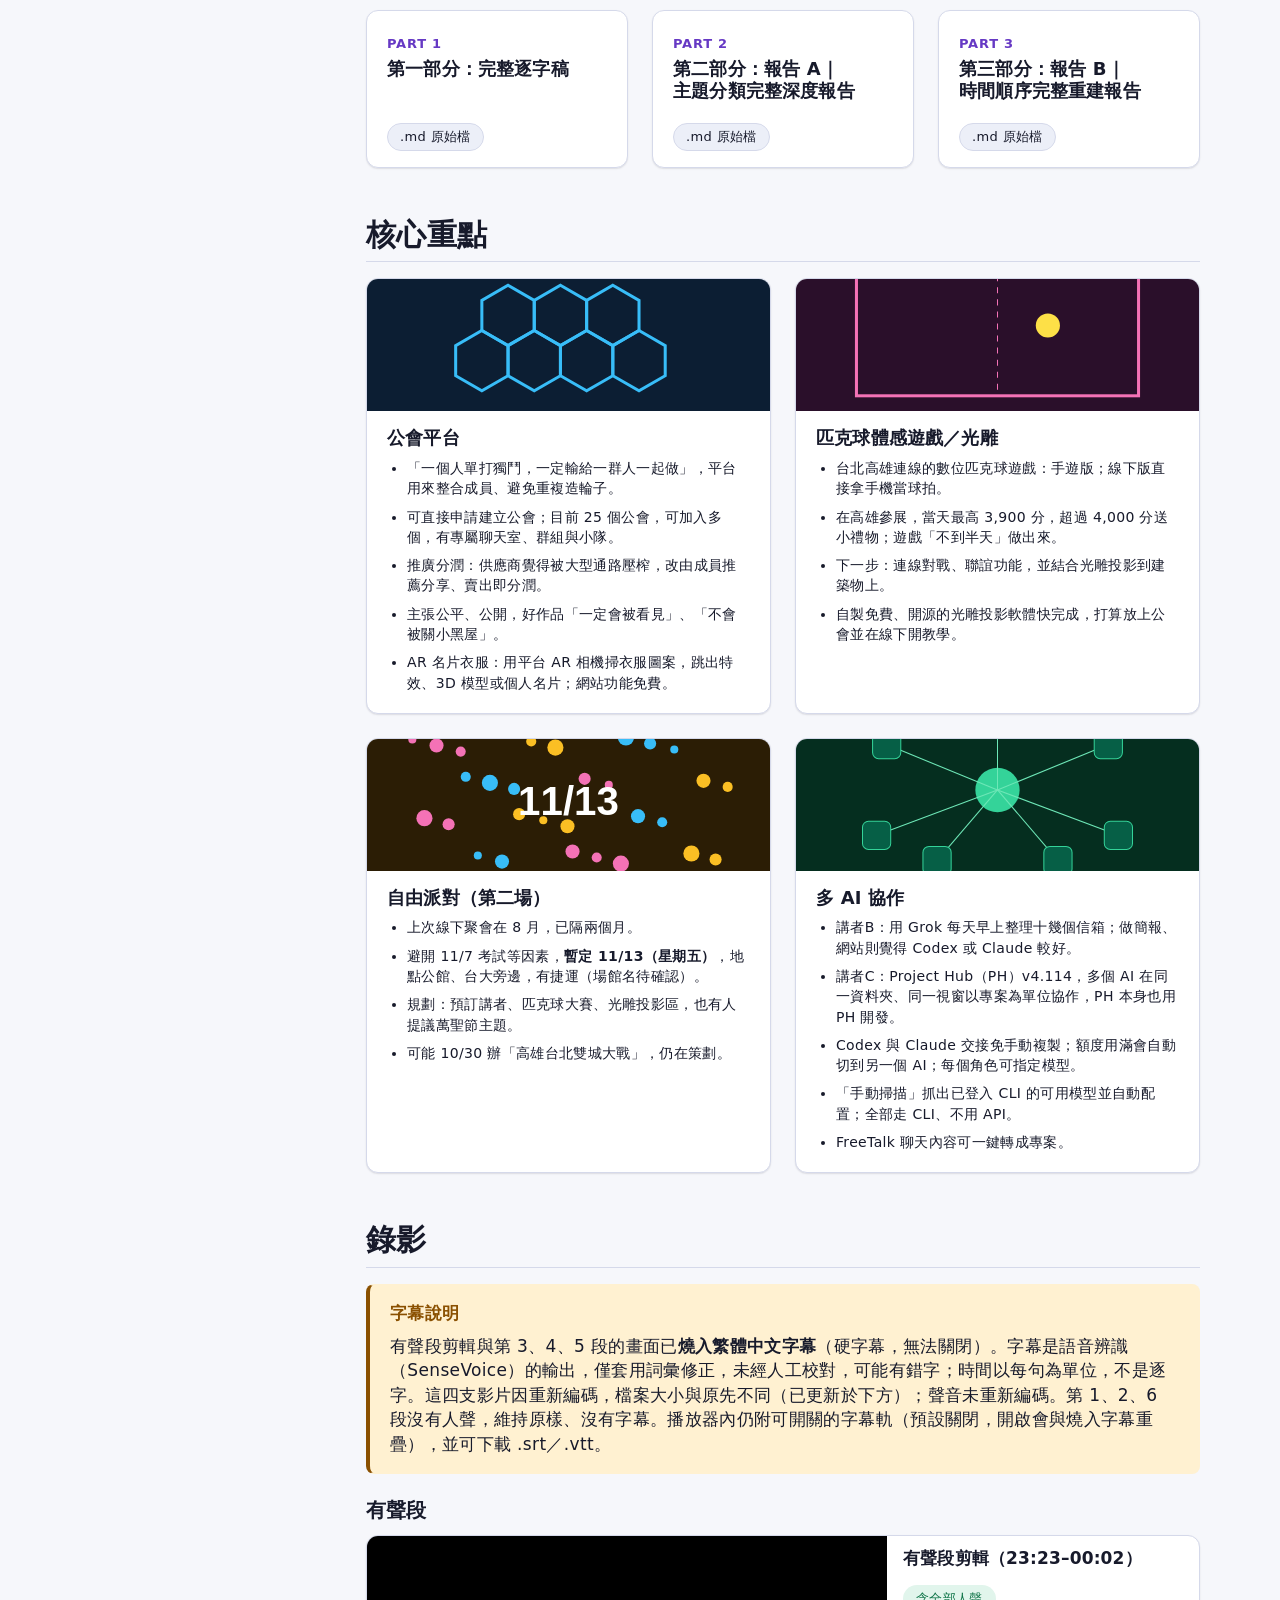
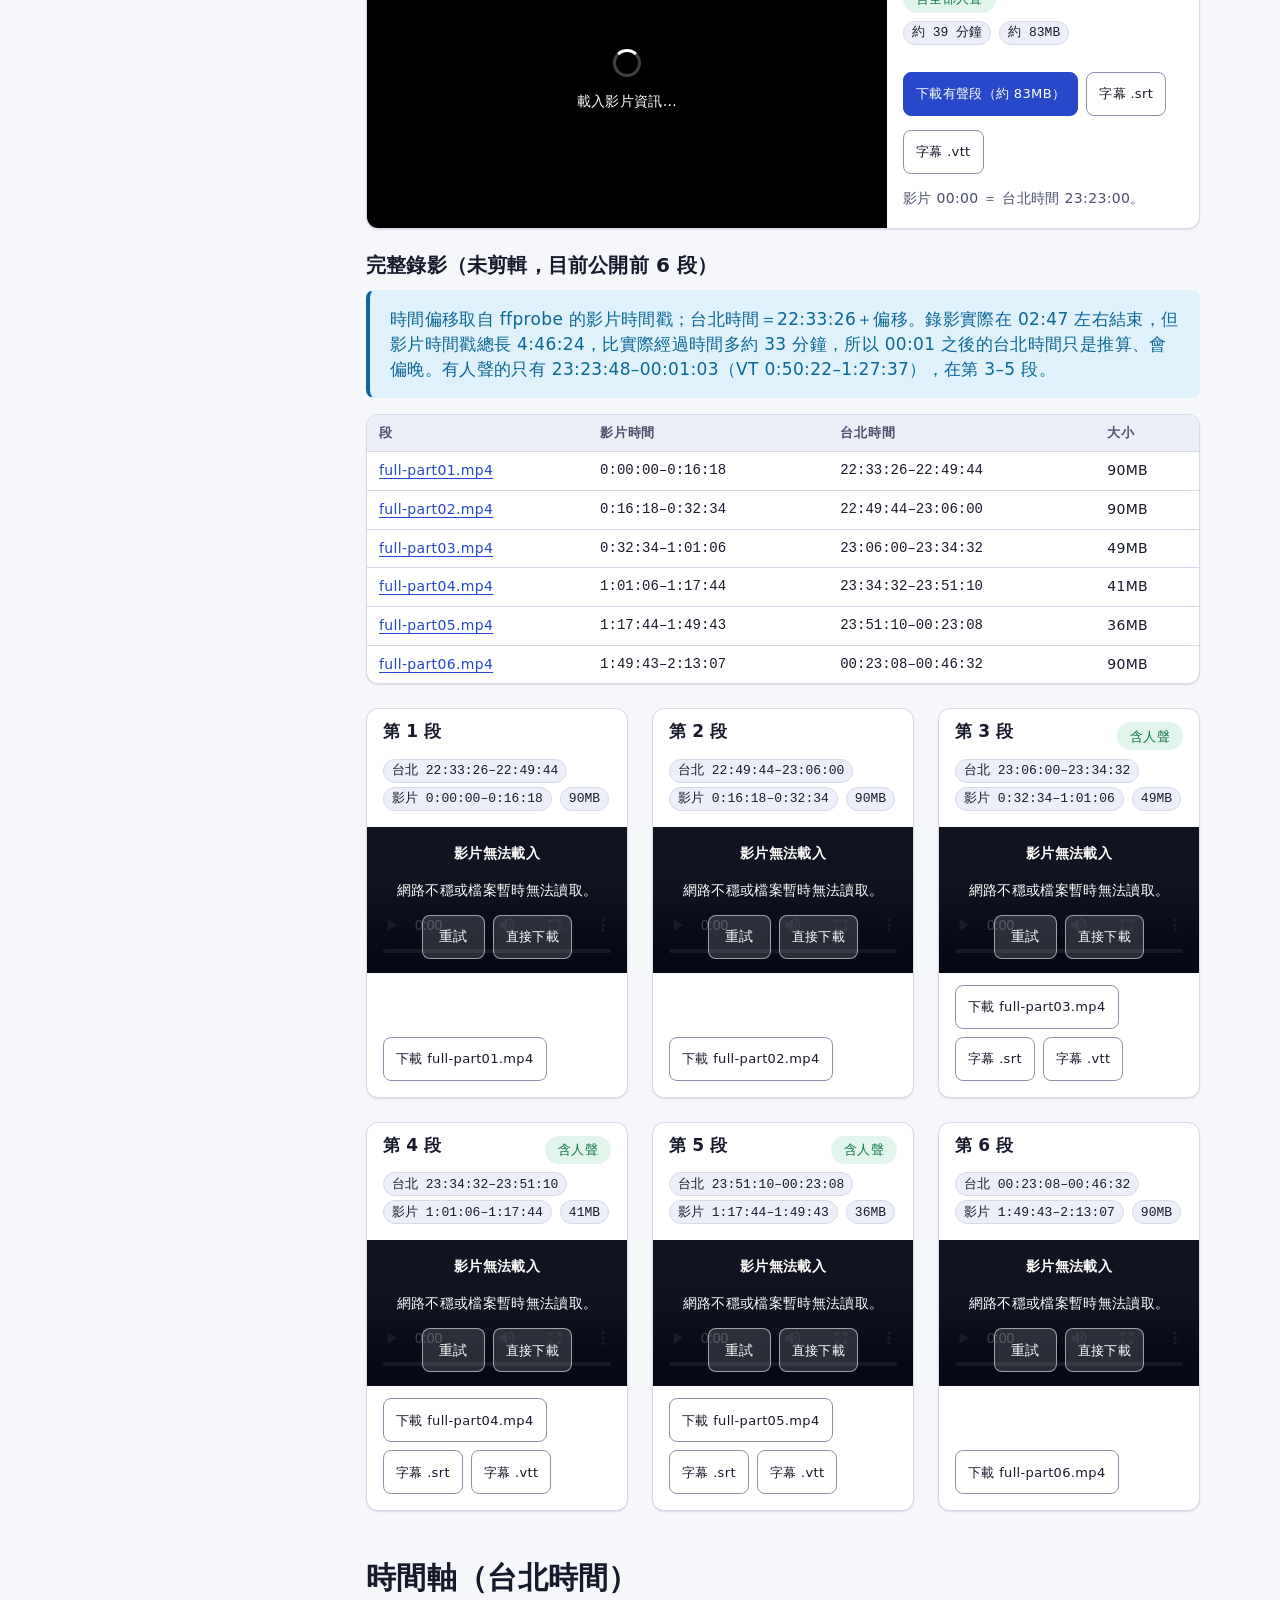
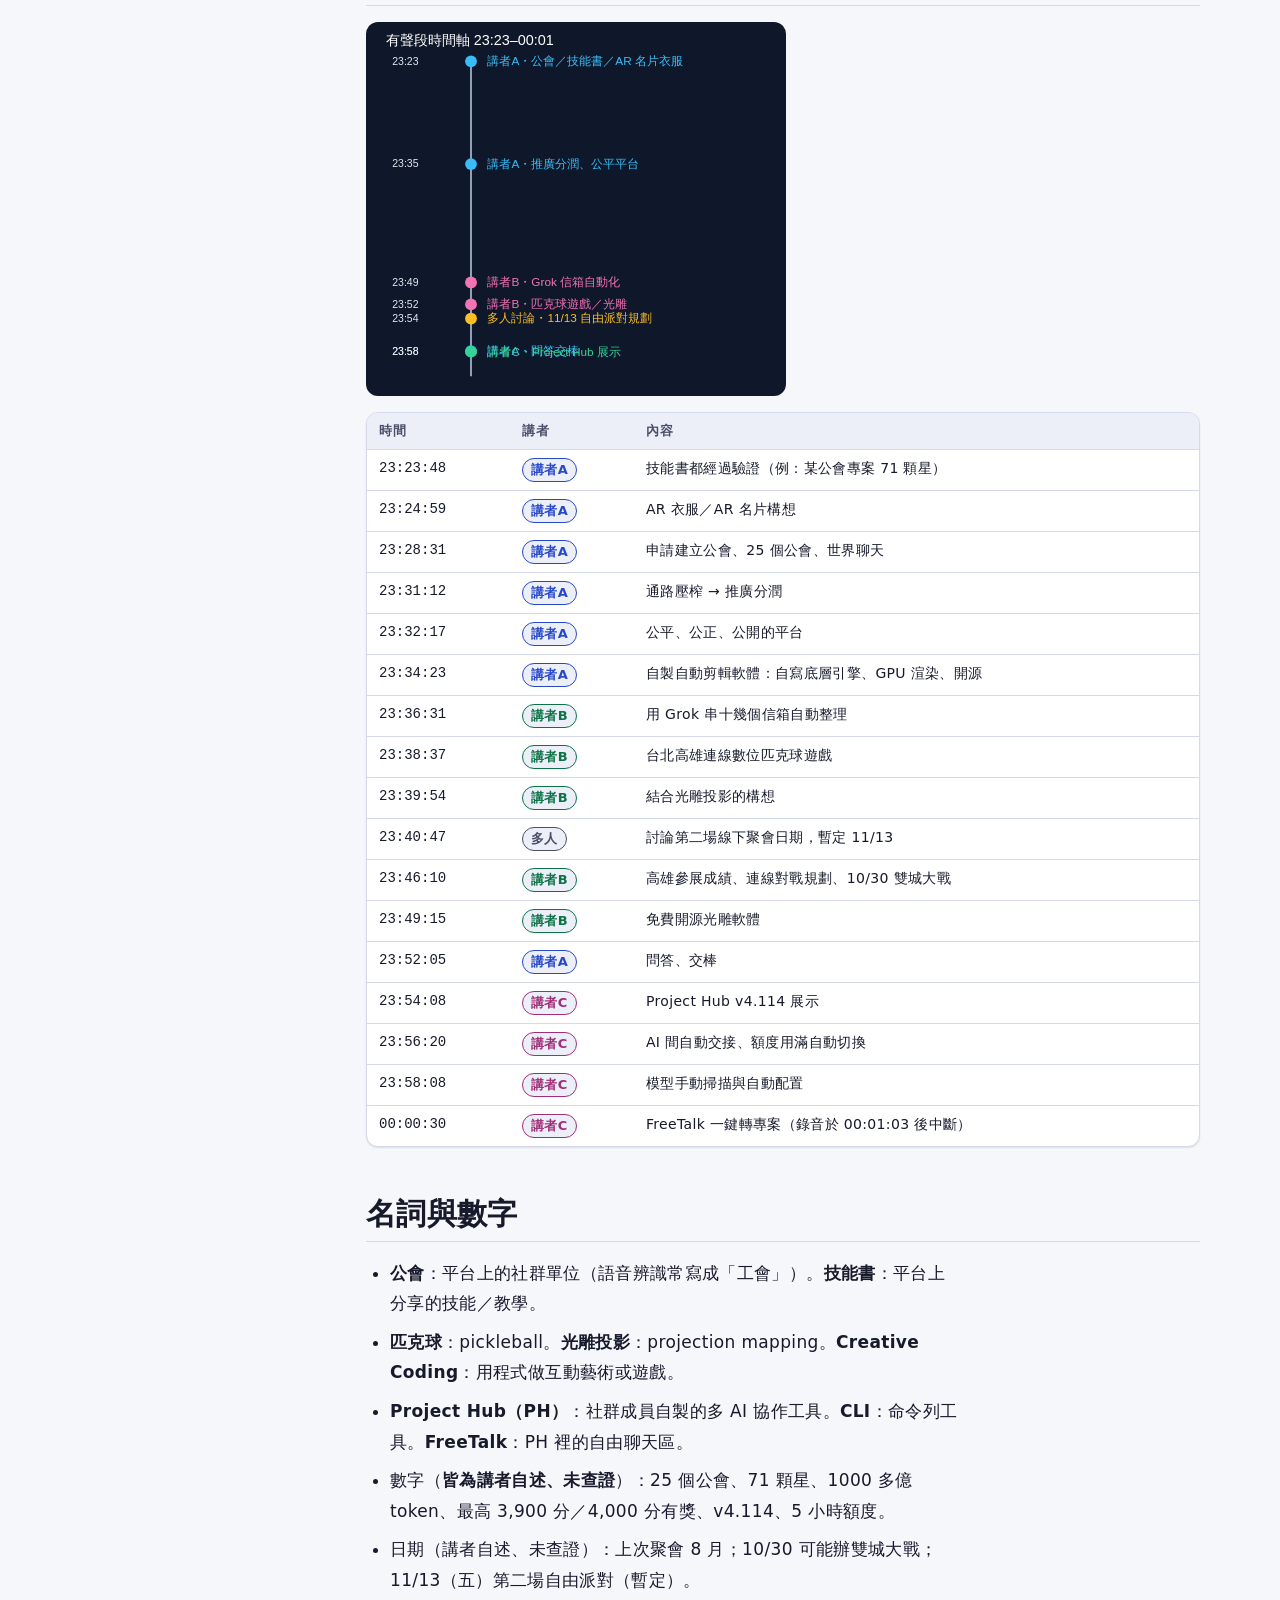
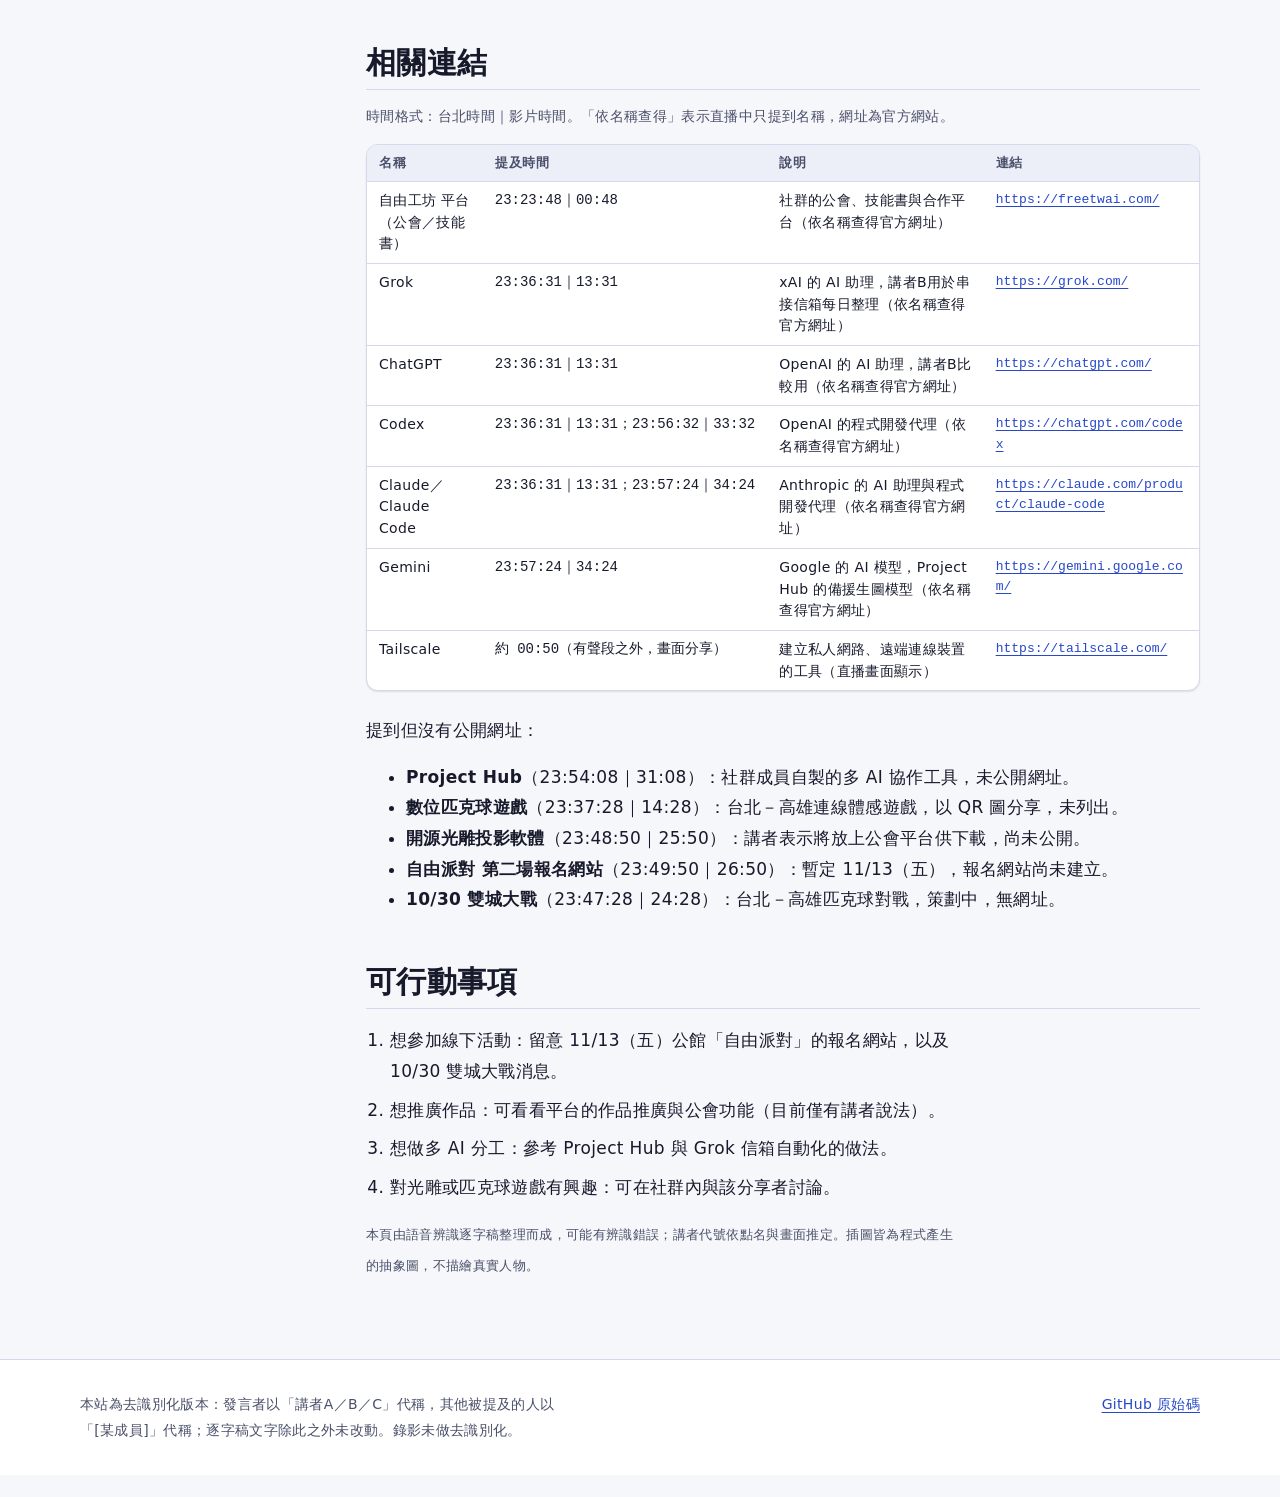
==== commit 88059c92: "Burn Traditional Chinese subtitles into clip and parts 3-5; subtitle track off by default" ====
--- a/docs/streams/2026-10-14-ai-reading-club/index.html
+++ b/docs/streams/2026-10-14-ai-reading-club/index.html
@@ -3,7 +3,7 @@
 <li><strong>實際收到人聲的只有 23:23:48–00:01:03（約 37 分鐘）</strong>，整段錄影已用語音偵測從頭掃過確認。</li>
 <li>22:33–23:23 只有底噪；Discord 畫面出現「連線已中斷，錯誤碼 2007」，重連後才收到舞台聲音。</li>
 <li>00:01 之後到活動結束（約 2 小時 45 分）沒有收到聲音（斷線重連後未回到舞台音訊），<strong>內容無法補回</strong>。本站只涵蓋有聲的 37 分鐘。</li>
-<li>完整未剪輯錄影與有聲段剪輯都放在下方。</li></ul></div><figure><img src="img/coverage.svg" alt="錄製涵蓋長條圖" style="border-radius:var(--radius-3)"></figure></section><section class="section" aria-labelledby="summary"><h2 id="summary">一句話總結</h2><div class="callout" role="note"><p>講者A介紹社群自建的「公會」平台（公會、技能書、作品推廣分潤、AR 名片衣服、世界聊天）；講者B分享用 Grok 串十幾個信箱的自動化，以及台北高雄連線的匹克球遊戲與開源光雕軟體，大家暫定 <strong>11/13（五）在公館（台大旁）辦第二場線下「自由派對」</strong>；最後講者C展示自製的多 AI 協作工具 <strong>Project Hub（v4.114）</strong>。</p></div></section><section class="section" aria-labelledby="reports"><h2 id="reports">完整重建報告</h2><ul class="link-cards"><li class="card link-card card-hover"><div><span class="k">PART 1</span><h3><a href="transcript-full.html">第一部分：完整逐字稿</a></h3></div><a class="chip" href="transcript-full.md">.md 原始檔</a></li><li class="card link-card card-hover"><div><span class="k">PART 2</span><h3><a href="report-a.html">第二部分：報告 A｜主題分類完整深度報告</a></h3></div><a class="chip" href="report-a.md">.md 原始檔</a></li><li class="card link-card card-hover"><div><span class="k">PART 3</span><h3><a href="report-b.html">第三部分：報告 B｜時間順序完整重建報告</a></h3></div><a class="chip" href="report-b.md">.md 原始檔</a></li></ul></section><section class="section" aria-labelledby="highlights"><h2 id="highlights">核心重點</h2><div class="card-grid"><article class="card card-hover"><img alt="抽象插圖：公會" class="card-img" loading="lazy" src="img/guild.svg"/><div class="card-body"><h3>公會平台</h3><ul><li>「一個人單打獨鬥，一定輸給一群人一起做」，平台用來整合成員、避免重複造輪子。</li><li>可直接申請建立公會；目前 25 個公會，可加入多個，有專屬聊天室、群組與小隊。</li><li>推廣分潤：供應商覺得被大型通路壓榨，改由成員推薦分享、賣出即分潤。</li><li>主張公平、公開，好作品「一定會被看見」、「不會被關小黑屋」。</li><li>AR 名片衣服：用平台 AR 相機掃衣服圖案，跳出特效、3D 模型或個人名片；網站功能免費。</li></ul></div></article><article class="card card-hover"><img alt="抽象插圖：匹克球與投影" class="card-img" loading="lazy" src="img/pickleball.svg"/><div class="card-body"><h3>匹克球體感遊戲／光雕</h3><ul><li>台北高雄連線的數位匹克球遊戲：手遊版；線下版直接拿手機當球拍。</li><li>在高雄參展，當天最高 3,900 分，超過 4,000 分送小禮物；遊戲「不到半天」做出來。</li><li>下一步：連線對戰、聯誼功能，並結合光雕投影到建築物上。</li><li>自製免費、開源的光雕投影軟體快完成，打算放上公會並在線下開教學。</li></ul></div></article><article class="card card-hover"><img alt="抽象插圖：派對" class="card-img" loading="lazy" src="img/party.svg"/><div class="card-body"><h3>自由派對（第二場）</h3><ul><li>上次線下聚會在 8 月，已隔兩個月。</li><li>避開 11/7 考試等因素，<strong>暫定 11/13（星期五）</strong>，地點公館、台大旁邊，有捷運（場館名待確認）。</li><li>規劃：預訂講者、匹克球大賽、光雕投影區，也有人提議萬聖節主題。</li><li>可能 10/30 辦「高雄台北雙城大戰」，仍在策劃。</li></ul></div></article><article class="card card-hover"><img alt="抽象插圖：多 AI 協作" class="card-img" loading="lazy" src="img/hub.svg"/><div class="card-body"><h3>多 AI 協作</h3><ul><li>講者B：用 Grok 每天早上整理十幾個信箱；做簡報、網站則覺得 Codex 或 Claude 較好。</li><li>講者C：Project Hub（PH）v4.114，多個 AI 在同一資料夾、同一視窗以專案為單位協作，PH 本身也用 PH 開發。</li><li>Codex 與 Claude 交接免手動複製；額度用滿會自動切到另一個 AI；每個角色可指定模型。</li><li>「手動掃描」抓出已登入 CLI 的可用模型並自動配置；全部走 CLI、不用 API。</li><li>FreeTalk 聊天內容可一鍵轉成專案。</li></ul></div></article></div></section><section class="section" aria-labelledby="videos"><h2 id="videos">錄影</h2><div class="callout callout-warn" role="note"><span class="callout-title">字幕說明</span><p>有聲段剪輯與第 3、4、5 段附繁體中文字幕（播放器的字幕按鈕可開關，預設開啟）。字幕是語音辨識（SenseVoice）的輸出，僅套用詞彙修正，未經人工校對，可能有錯字；時間以每句為單位，不是逐字。第 1、2、6 段沒有人聲，所以沒有字幕。</p></div><h3 id="clip" class="vh">有聲段</h3><div class="vgrid"><figure class="card vcard is-featured"><div class="vcard-head"><h3>有聲段剪輯（23:23–00:02）</h3><span class="chip chip-ok">含全部人聲</span></div><div class="vcard-meta"><span class="chip chip-time">約 39 分鐘</span><span class="chip chip-time">約 48MB</span><span data-duration></span></div><div class="vwrap" data-state="ready"><video controls preload="metadata" playsinline aria-label="有聲段剪輯，台北 23:23 起" src="files/AI-reading-club-20261014-2323-0002.mp4"><track kind="subtitles" srclang="zh-Hant" label="繁體中文（自動辨識）" src="files/AI-reading-club-20261014-2323-0002.zh-Hant.vtt" default></video><div class="vstate vstate-loading" role="status"><span class="spinner" aria-hidden="true"></span><span>載入影片資訊…</span></div><div class="vstate vstate-error" role="alert"><strong>影片無法載入</strong><span>網路不穩或檔案暫時無法讀取。</span><div class="btn-row"><button type="button" class="btn btn-sm">重試</button><a class="btn btn-sm" href="files/AI-reading-club-20261014-2323-0002.mp4" download>直接下載</a></div></div></div><div class="vcard-foot"><a class="btn btn-primary btn-sm" href="files/AI-reading-club-20261014-2323-0002.mp4" download>下載有聲段（約 48MB）</a><a class="btn btn-sm" href="files/AI-reading-club-20261014-2323-0002.zh-Hant.srt" download>字幕 .srt</a><a class="btn btn-sm" href="files/AI-reading-club-20261014-2323-0002.zh-Hant.vtt" download>字幕 .vtt</a><span class="caption">影片 00:00 ＝ 台北時間 23:23:00。</span></div></figure></div><h3 id="full" class="vh">完整錄影（未剪輯，目前公開前 6 段）</h3><div class="callout callout-info" role="note">時間偏移取自 ffprobe 的影片時間戳；台北時間＝22:33:26＋偏移。錄影實際在 02:47 左右結束，但影片時間戳總長 4:46:24，比實際經過時間多約 33 分鐘，所以 00:01 之後的台北時間只是推算、會偏晚。有人聲的只有 23:23:48–00:01:03（VT 0:50:22–1:27:37），在第 3–5 段。</div><div aria-label="段、影片時間、台北時間、大小（可橫向捲動）" class="table-wrap" role="region" tabindex="0"><table><thead><tr><th>段</th><th>影片時間</th><th>台北時間</th><th>大小</th></tr></thead><tbody><tr><td data-label="段"><a href="files/full/full-part01.mp4">full-part01.mp4</a></td><td class="time" data-label="影片時間">0:00:00–0:16:18</td><td class="time" data-label="台北時間">22:33:26–22:49:44</td><td data-label="大小">90MB</td></tr><tr><td data-label="段"><a href="files/full/full-part02.mp4">full-part02.mp4</a></td><td class="time" data-label="影片時間">0:16:18–0:32:34</td><td class="time" data-label="台北時間">22:49:44–23:06:00</td><td data-label="大小">90MB</td></tr><tr><td data-label="段"><a href="files/full/full-part03.mp4">full-part03.mp4</a></td><td class="time" data-label="影片時間">0:32:34–1:01:06</td><td class="time" data-label="台北時間">23:06:00–23:34:32</td><td data-label="大小">90MB</td></tr><tr><td data-label="段"><a href="files/full/full-part04.mp4">full-part04.mp4</a></td><td class="time" data-label="影片時間">1:01:06–1:17:44</td><td class="time" data-label="台北時間">23:34:32–23:51:10</td><td data-label="大小">90MB</td></tr><tr><td data-label="段"><a href="files/full/full-part05.mp4">full-part05.mp4</a></td><td class="time" data-label="影片時間">1:17:44–1:49:43</td><td class="time" data-label="台北時間">23:51:10–00:23:08</td><td data-label="大小">90MB</td></tr><tr><td data-label="段"><a href="files/full/full-part06.mp4">full-part06.mp4</a></td><td class="time" data-label="影片時間">1:49:43–2:13:07</td><td class="time" data-label="台北時間">00:23:08–00:46:32</td><td data-label="大小">90MB</td></tr></tbody></table></div><div class="vgrid"><figure class="card vcard"><div class="vcard-head"><h3>第 1 段</h3></div><div class="vcard-meta"><span class="chip chip-time">台北 22:33:26–22:49:44</span><span class="chip chip-time">影片 0:00:00–0:16:18</span><span class="chip chip-time">90MB</span><span data-duration></span></div><div class="vwrap" data-state="ready"><video controls preload="metadata" playsinline aria-label="完整錄影第 1 段，台北 22:33:26–22:49:44" src="files/full/full-part01.mp4"></video><div class="vstate vstate-loading" role="status"><span class="spinner" aria-hidden="true"></span><span>載入影片資訊…</span></div><div class="vstate vstate-error" role="alert"><strong>影片無法載入</strong><span>網路不穩或檔案暫時無法讀取。</span><div class="btn-row"><button type="button" class="btn btn-sm">重試</button><a class="btn btn-sm" href="files/full/full-part01.mp4" download>直接下載</a></div></div></div><div class="vcard-foot"><a class="btn btn-sm" href="files/full/full-part01.mp4" download>下載 full-part01.mp4</a></div></figure><figure class="card vcard"><div class="vcard-head"><h3>第 2 段</h3></div><div class="vcard-meta"><span class="chip chip-time">台北 22:49:44–23:06:00</span><span class="chip chip-time">影片 0:16:18–0:32:34</span><span class="chip chip-time">90MB</span><span data-duration></span></div><div class="vwrap" data-state="ready"><video controls preload="metadata" playsinline aria-label="完整錄影第 2 段，台北 22:49:44–23:06:00" src="files/full/full-part02.mp4"></video><div class="vstate vstate-loading" role="status"><span class="spinner" aria-hidden="true"></span><span>載入影片資訊…</span></div><div class="vstate vstate-error" role="alert"><strong>影片無法載入</strong><span>網路不穩或檔案暫時無法讀取。</span><div class="btn-row"><button type="button" class="btn btn-sm">重試</button><a class="btn btn-sm" href="files/full/full-part02.mp4" download>直接下載</a></div></div></div><div class="vcard-foot"><a class="btn btn-sm" href="files/full/full-part02.mp4" download>下載 full-part02.mp4</a></div></figure><figure class="card vcard"><div class="vcard-head"><h3>第 3 段</h3><span class="chip chip-ok">含人聲</span></div><div class="vcard-meta"><span class="chip chip-time">台北 23:06:00–23:34:32</span><span class="chip chip-time">影片 0:32:34–1:01:06</span><span class="chip chip-time">90MB</span><span data-duration></span></div><div class="vwrap" data-state="ready"><video controls preload="metadata" playsinline aria-label="完整錄影第 3 段，台北 23:06:00–23:34:32" src="files/full/full-part03.mp4"><track kind="subtitles" srclang="zh-Hant" label="繁體中文（自動辨識）" src="files/full/full-part03.zh-Hant.vtt" default></video><div class="vstate vstate-loading" role="status"><span class="spinner" aria-hidden="true"></span><span>載入影片資訊…</span></div><div class="vstate vstate-error" role="alert"><strong>影片無法載入</strong><span>網路不穩或檔案暫時無法讀取。</span><div class="btn-row"><button type="button" class="btn btn-sm">重試</button><a class="btn btn-sm" href="files/full/full-part03.mp4" download>直接下載</a></div></div></div><div class="vcard-foot"><a class="btn btn-sm" href="files/full/full-part03.mp4" download>下載 full-part03.mp4</a><a class="btn btn-sm" href="files/full/full-part03.zh-Hant.srt" download>字幕 .srt</a><a class="btn btn-sm" href="files/full/full-part03.zh-Hant.vtt" download>字幕 .vtt</a></div></figure><figure class="card vcard"><div class="vcard-head"><h3>第 4 段</h3><span class="chip chip-ok">含人聲</span></div><div class="vcard-meta"><span class="chip chip-time">台北 23:34:32–23:51:10</span><span class="chip chip-time">影片 1:01:06–1:17:44</span><span class="chip chip-time">90MB</span><span data-duration></span></div><div class="vwrap" data-state="ready"><video controls preload="metadata" playsinline aria-label="完整錄影第 4 段，台北 23:34:32–23:51:10" src="files/full/full-part04.mp4"><track kind="subtitles" srclang="zh-Hant" label="繁體中文（自動辨識）" src="files/full/full-part04.zh-Hant.vtt" default></video><div class="vstate vstate-loading" role="status"><span class="spinner" aria-hidden="true"></span><span>載入影片資訊…</span></div><div class="vstate vstate-error" role="alert"><strong>影片無法載入</strong><span>網路不穩或檔案暫時無法讀取。</span><div class="btn-row"><button type="button" class="btn btn-sm">重試</button><a class="btn btn-sm" href="files/full/full-part04.mp4" download>直接下載</a></div></div></div><div class="vcard-foot"><a class="btn btn-sm" href="files/full/full-part04.mp4" download>下載 full-part04.mp4</a><a class="btn btn-sm" href="files/full/full-part04.zh-Hant.srt" download>字幕 .srt</a><a class="btn btn-sm" href="files/full/full-part04.zh-Hant.vtt" download>字幕 .vtt</a></div></figure><figure class="card vcard"><div class="vcard-head"><h3>第 5 段</h3><span class="chip chip-ok">含人聲</span></div><div class="vcard-meta"><span class="chip chip-time">台北 23:51:10–00:23:08</span><span class="chip chip-time">影片 1:17:44–1:49:43</span><span class="chip chip-time">90MB</span><span data-duration></span></div><div class="vwrap" data-state="ready"><video controls preload="metadata" playsinline aria-label="完整錄影第 5 段，台北 23:51:10–00:23:08" src="files/full/full-part05.mp4"><track kind="subtitles" srclang="zh-Hant" label="繁體中文（自動辨識）" src="files/full/full-part05.zh-Hant.vtt" default></video><div class="vstate vstate-loading" role="status"><span class="spinner" aria-hidden="true"></span><span>載入影片資訊…</span></div><div class="vstate vstate-error" role="alert"><strong>影片無法載入</strong><span>網路不穩或檔案暫時無法讀取。</span><div class="btn-row"><button type="button" class="btn btn-sm">重試</button><a class="btn btn-sm" href="files/full/full-part05.mp4" download>直接下載</a></div></div></div><div class="vcard-foot"><a class="btn btn-sm" href="files/full/full-part05.mp4" download>下載 full-part05.mp4</a><a class="btn btn-sm" href="files/full/full-part05.zh-Hant.srt" download>字幕 .srt</a><a class="btn btn-sm" href="files/full/full-part05.zh-Hant.vtt" download>字幕 .vtt</a></div></figure><figure class="card vcard"><div class="vcard-head"><h3>第 6 段</h3></div><div class="vcard-meta"><span class="chip chip-time">台北 00:23:08–00:46:32</span><span class="chip chip-time">影片 1:49:43–2:13:07</span><span class="chip chip-time">90MB</span><span data-duration></span></div><div class="vwrap" data-state="ready"><video controls preload="metadata" playsinline aria-label="完整錄影第 6 段，台北 00:23:08–00:46:32" src="files/full/full-part06.mp4"></video><div class="vstate vstate-loading" role="status"><span class="spinner" aria-hidden="true"></span><span>載入影片資訊…</span></div><div class="vstate vstate-error" role="alert"><strong>影片無法載入</strong><span>網路不穩或檔案暫時無法讀取。</span><div class="btn-row"><button type="button" class="btn btn-sm">重試</button><a class="btn btn-sm" href="files/full/full-part06.mp4" download>直接下載</a></div></div></div><div class="vcard-foot"><a class="btn btn-sm" href="files/full/full-part06.mp4" download>下載 full-part06.mp4</a></div></figure></div></section><section class="section" aria-labelledby="timeline"><h2 id="timeline">時間軸（台北時間）</h2><figure><img src="img/timeline.svg" alt="時間軸資訊圖" style="border-radius:var(--radius-3);max-width:420px" loading="lazy"></figure><div aria-label="時間、講者、內容（可橫向捲動）" class="table-wrap" role="region" tabindex="0"><table><thead><tr><th>時間</th><th>講者</th><th>內容</th></tr></thead><tbody><tr><td class="time" data-label="時間">23:23:48</td><td data-label="講者"><span class="spk spk-a">講者A</span></td><td data-label="內容">技能書都經過驗證（例：某公會專案 71 顆星）</td></tr><tr><td class="time" data-label="時間">23:24:59</td><td data-label="講者"><span class="spk spk-a">講者A</span></td><td data-label="內容">AR 衣服／AR 名片構想</td></tr><tr><td class="time" data-label="時間">23:28:31</td><td data-label="講者"><span class="spk spk-a">講者A</span></td><td data-label="內容">申請建立公會、25 個公會、世界聊天</td></tr><tr><td class="time" data-label="時間">23:31:12</td><td data-label="講者"><span class="spk spk-a">講者A</span></td><td data-label="內容">通路壓榨 → 推廣分潤</td></tr><tr><td class="time" data-label="時間">23:32:17</td><td data-label="講者"><span class="spk spk-a">講者A</span></td><td data-label="內容">公平、公正、公開的平台</td></tr><tr><td class="time" data-label="時間">23:34:23</td><td data-label="講者"><span class="spk spk-a">講者A</span></td><td data-label="內容">自製自動剪輯軟體：自寫底層引擎、GPU 渲染、開源</td></tr><tr><td class="time" data-label="時間">23:36:31</td><td data-label="講者"><span class="spk spk-b">講者B</span></td><td data-label="內容">用 Grok 串十幾個信箱自動整理</td></tr><tr><td class="time" data-label="時間">23:38:37</td><td data-label="講者"><span class="spk spk-b">講者B</span></td><td data-label="內容">台北高雄連線數位匹克球遊戲</td></tr><tr><td class="time" data-label="時間">23:39:54</td><td data-label="講者"><span class="spk spk-b">講者B</span></td><td data-label="內容">結合光雕投影的構想</td></tr><tr><td class="time" data-label="時間">23:40:47</td><td data-label="講者"><span class="spk">多人</span></td><td data-label="內容">討論第二場線下聚會日期，暫定 11/13</td></tr><tr><td class="time" data-label="時間">23:46:10</td><td data-label="講者"><span class="spk spk-b">講者B</span></td><td data-label="內容">高雄參展成績、連線對戰規劃、10/30 雙城大戰</td></tr><tr><td class="time" data-label="時間">23:49:15</td><td data-label="講者"><span class="spk spk-b">講者B</span></td><td data-label="內容">免費開源光雕軟體</td></tr><tr><td class="time" data-label="時間">23:52:05</td><td data-label="講者"><span class="spk spk-a">講者A</span></td><td data-label="內容">問答、交棒</td></tr><tr><td class="time" data-label="時間">23:54:08</td><td data-label="講者"><span class="spk spk-c">講者C</span></td><td data-label="內容">Project Hub v4.114 展示</td></tr><tr><td class="time" data-label="時間">23:56:20</td><td data-label="講者"><span class="spk spk-c">講者C</span></td><td data-label="內容">AI 間自動交接、額度用滿自動切換</td></tr><tr><td class="time" data-label="時間">23:58:08</td><td data-label="講者"><span class="spk spk-c">講者C</span></td><td data-label="內容">模型手動掃描與自動配置</td></tr><tr><td class="time" data-label="時間">00:00:30</td><td data-label="講者"><span class="spk spk-c">講者C</span></td><td data-label="內容">FreeTalk 一鍵轉專案（錄音於 00:01:03 後中斷）</td></tr></tbody></table></div></section><section class="section" aria-labelledby="terms"><h2 id="terms">名詞與數字</h2><div class="prose"><ul><li><b>公會</b>：平台上的社群單位（語音辨識常寫成「工會」）。<b>技能書</b>：平台上分享的技能／教學。</li>
+<li>完整未剪輯錄影與有聲段剪輯都放在下方。</li></ul></div><figure><img src="img/coverage.svg" alt="錄製涵蓋長條圖" style="border-radius:var(--radius-3)"></figure></section><section class="section" aria-labelledby="summary"><h2 id="summary">一句話總結</h2><div class="callout" role="note"><p>講者A介紹社群自建的「公會」平台（公會、技能書、作品推廣分潤、AR 名片衣服、世界聊天）；講者B分享用 Grok 串十幾個信箱的自動化，以及台北高雄連線的匹克球遊戲與開源光雕軟體，大家暫定 <strong>11/13（五）在公館（台大旁）辦第二場線下「自由派對」</strong>；最後講者C展示自製的多 AI 協作工具 <strong>Project Hub（v4.114）</strong>。</p></div></section><section class="section" aria-labelledby="reports"><h2 id="reports">完整重建報告</h2><ul class="link-cards"><li class="card link-card card-hover"><div><span class="k">PART 1</span><h3><a href="transcript-full.html">第一部分：完整逐字稿</a></h3></div><a class="chip" href="transcript-full.md">.md 原始檔</a></li><li class="card link-card card-hover"><div><span class="k">PART 2</span><h3><a href="report-a.html">第二部分：報告 A｜主題分類完整深度報告</a></h3></div><a class="chip" href="report-a.md">.md 原始檔</a></li><li class="card link-card card-hover"><div><span class="k">PART 3</span><h3><a href="report-b.html">第三部分：報告 B｜時間順序完整重建報告</a></h3></div><a class="chip" href="report-b.md">.md 原始檔</a></li></ul></section><section class="section" aria-labelledby="highlights"><h2 id="highlights">核心重點</h2><div class="card-grid"><article class="card card-hover"><img alt="抽象插圖：公會" class="card-img" loading="lazy" src="img/guild.svg"/><div class="card-body"><h3>公會平台</h3><ul><li>「一個人單打獨鬥，一定輸給一群人一起做」，平台用來整合成員、避免重複造輪子。</li><li>可直接申請建立公會；目前 25 個公會，可加入多個，有專屬聊天室、群組與小隊。</li><li>推廣分潤：供應商覺得被大型通路壓榨，改由成員推薦分享、賣出即分潤。</li><li>主張公平、公開，好作品「一定會被看見」、「不會被關小黑屋」。</li><li>AR 名片衣服：用平台 AR 相機掃衣服圖案，跳出特效、3D 模型或個人名片；網站功能免費。</li></ul></div></article><article class="card card-hover"><img alt="抽象插圖：匹克球與投影" class="card-img" loading="lazy" src="img/pickleball.svg"/><div class="card-body"><h3>匹克球體感遊戲／光雕</h3><ul><li>台北高雄連線的數位匹克球遊戲：手遊版；線下版直接拿手機當球拍。</li><li>在高雄參展，當天最高 3,900 分，超過 4,000 分送小禮物；遊戲「不到半天」做出來。</li><li>下一步：連線對戰、聯誼功能，並結合光雕投影到建築物上。</li><li>自製免費、開源的光雕投影軟體快完成，打算放上公會並在線下開教學。</li></ul></div></article><article class="card card-hover"><img alt="抽象插圖：派對" class="card-img" loading="lazy" src="img/party.svg"/><div class="card-body"><h3>自由派對（第二場）</h3><ul><li>上次線下聚會在 8 月，已隔兩個月。</li><li>避開 11/7 考試等因素，<strong>暫定 11/13（星期五）</strong>，地點公館、台大旁邊，有捷運（場館名待確認）。</li><li>規劃：預訂講者、匹克球大賽、光雕投影區，也有人提議萬聖節主題。</li><li>可能 10/30 辦「高雄台北雙城大戰」，仍在策劃。</li></ul></div></article><article class="card card-hover"><img alt="抽象插圖：多 AI 協作" class="card-img" loading="lazy" src="img/hub.svg"/><div class="card-body"><h3>多 AI 協作</h3><ul><li>講者B：用 Grok 每天早上整理十幾個信箱；做簡報、網站則覺得 Codex 或 Claude 較好。</li><li>講者C：Project Hub（PH）v4.114，多個 AI 在同一資料夾、同一視窗以專案為單位協作，PH 本身也用 PH 開發。</li><li>Codex 與 Claude 交接免手動複製；額度用滿會自動切到另一個 AI；每個角色可指定模型。</li><li>「手動掃描」抓出已登入 CLI 的可用模型並自動配置；全部走 CLI、不用 API。</li><li>FreeTalk 聊天內容可一鍵轉成專案。</li></ul></div></article></div></section><section class="section" aria-labelledby="videos"><h2 id="videos">錄影</h2><div class="callout callout-warn" role="note"><span class="callout-title">字幕說明</span><p>有聲段剪輯與第 3、4、5 段的畫面已<strong>燒入繁體中文字幕</strong>（硬字幕，無法關閉）。字幕是語音辨識（SenseVoice）的輸出，僅套用詞彙修正，未經人工校對，可能有錯字；時間以每句為單位，不是逐字。這四支影片因重新編碼，檔案大小與原先不同（已更新於下方）；聲音未重新編碼。第 1、2、6 段沒有人聲，維持原樣、沒有字幕。播放器內仍附可開關的字幕軌（預設關閉，開啟會與燒入字幕重疊），並可下載 .srt／.vtt。</p></div><h3 id="clip" class="vh">有聲段</h3><div class="vgrid"><figure class="card vcard is-featured"><div class="vcard-head"><h3>有聲段剪輯（23:23–00:02）</h3><span class="chip chip-ok">含全部人聲</span></div><div class="vcard-meta"><span class="chip chip-time">約 39 分鐘</span><span class="chip chip-time">約 83MB</span><span data-duration></span></div><div class="vwrap" data-state="ready"><video controls preload="metadata" playsinline aria-label="有聲段剪輯，台北 23:23 起" src="files/AI-reading-club-20261014-2323-0002.mp4"><track kind="subtitles" srclang="zh-Hant" label="繁體中文（自動辨識）" src="files/AI-reading-club-20261014-2323-0002.zh-Hant.vtt"></video><div class="vstate vstate-loading" role="status"><span class="spinner" aria-hidden="true"></span><span>載入影片資訊…</span></div><div class="vstate vstate-error" role="alert"><strong>影片無法載入</strong><span>網路不穩或檔案暫時無法讀取。</span><div class="btn-row"><button type="button" class="btn btn-sm">重試</button><a class="btn btn-sm" href="files/AI-reading-club-20261014-2323-0002.mp4" download>直接下載</a></div></div></div><div class="vcard-foot"><a class="btn btn-primary btn-sm" href="files/AI-reading-club-20261014-2323-0002.mp4" download>下載有聲段（約 83MB）</a><a class="btn btn-sm" href="files/AI-reading-club-20261014-2323-0002.zh-Hant.srt" download>字幕 .srt</a><a class="btn btn-sm" href="files/AI-reading-club-20261014-2323-0002.zh-Hant.vtt" download>字幕 .vtt</a><span class="caption">影片 00:00 ＝ 台北時間 23:23:00。</span></div></figure></div><h3 id="full" class="vh">完整錄影（未剪輯，目前公開前 6 段）</h3><div class="callout callout-info" role="note">時間偏移取自 ffprobe 的影片時間戳；台北時間＝22:33:26＋偏移。錄影實際在 02:47 左右結束，但影片時間戳總長 4:46:24，比實際經過時間多約 33 分鐘，所以 00:01 之後的台北時間只是推算、會偏晚。有人聲的只有 23:23:48–00:01:03（VT 0:50:22–1:27:37），在第 3–5 段。</div><div aria-label="段、影片時間、台北時間、大小（可橫向捲動）" class="table-wrap" role="region" tabindex="0"><table><thead><tr><th>段</th><th>影片時間</th><th>台北時間</th><th>大小</th></tr></thead><tbody><tr><td data-label="段"><a href="files/full/full-part01.mp4">full-part01.mp4</a></td><td class="time" data-label="影片時間">0:00:00–0:16:18</td><td class="time" data-label="台北時間">22:33:26–22:49:44</td><td data-label="大小">90MB</td></tr><tr><td data-label="段"><a href="files/full/full-part02.mp4">full-part02.mp4</a></td><td class="time" data-label="影片時間">0:16:18–0:32:34</td><td class="time" data-label="台北時間">22:49:44–23:06:00</td><td data-label="大小">90MB</td></tr><tr><td data-label="段"><a href="files/full/full-part03.mp4">full-part03.mp4</a></td><td class="time" data-label="影片時間">0:32:34–1:01:06</td><td class="time" data-label="台北時間">23:06:00–23:34:32</td><td data-label="大小">49MB</td></tr><tr><td data-label="段"><a href="files/full/full-part04.mp4">full-part04.mp4</a></td><td class="time" data-label="影片時間">1:01:06–1:17:44</td><td class="time" data-label="台北時間">23:34:32–23:51:10</td><td data-label="大小">41MB</td></tr><tr><td data-label="段"><a href="files/full/full-part05.mp4">full-part05.mp4</a></td><td class="time" data-label="影片時間">1:17:44–1:49:43</td><td class="time" data-label="台北時間">23:51:10–00:23:08</td><td data-label="大小">36MB</td></tr><tr><td data-label="段"><a href="files/full/full-part06.mp4">full-part06.mp4</a></td><td class="time" data-label="影片時間">1:49:43–2:13:07</td><td class="time" data-label="台北時間">00:23:08–00:46:32</td><td data-label="大小">90MB</td></tr></tbody></table></div><div class="vgrid"><figure class="card vcard"><div class="vcard-head"><h3>第 1 段</h3></div><div class="vcard-meta"><span class="chip chip-time">台北 22:33:26–22:49:44</span><span class="chip chip-time">影片 0:00:00–0:16:18</span><span class="chip chip-time">90MB</span><span data-duration></span></div><div class="vwrap" data-state="ready"><video controls preload="metadata" playsinline aria-label="完整錄影第 1 段，台北 22:33:26–22:49:44" src="files/full/full-part01.mp4"></video><div class="vstate vstate-loading" role="status"><span class="spinner" aria-hidden="true"></span><span>載入影片資訊…</span></div><div class="vstate vstate-error" role="alert"><strong>影片無法載入</strong><span>網路不穩或檔案暫時無法讀取。</span><div class="btn-row"><button type="button" class="btn btn-sm">重試</button><a class="btn btn-sm" href="files/full/full-part01.mp4" download>直接下載</a></div></div></div><div class="vcard-foot"><a class="btn btn-sm" href="files/full/full-part01.mp4" download>下載 full-part01.mp4</a></div></figure><figure class="card vcard"><div class="vcard-head"><h3>第 2 段</h3></div><div class="vcard-meta"><span class="chip chip-time">台北 22:49:44–23:06:00</span><span class="chip chip-time">影片 0:16:18–0:32:34</span><span class="chip chip-time">90MB</span><span data-duration></span></div><div class="vwrap" data-state="ready"><video controls preload="metadata" playsinline aria-label="完整錄影第 2 段，台北 22:49:44–23:06:00" src="files/full/full-part02.mp4"></video><div class="vstate vstate-loading" role="status"><span class="spinner" aria-hidden="true"></span><span>載入影片資訊…</span></div><div class="vstate vstate-error" role="alert"><strong>影片無法載入</strong><span>網路不穩或檔案暫時無法讀取。</span><div class="btn-row"><button type="button" class="btn btn-sm">重試</button><a class="btn btn-sm" href="files/full/full-part02.mp4" download>直接下載</a></div></div></div><div class="vcard-foot"><a class="btn btn-sm" href="files/full/full-part02.mp4" download>下載 full-part02.mp4</a></div></figure><figure class="card vcard"><div class="vcard-head"><h3>第 3 段</h3><span class="chip chip-ok">含人聲</span></div><div class="vcard-meta"><span class="chip chip-time">台北 23:06:00–23:34:32</span><span class="chip chip-time">影片 0:32:34–1:01:06</span><span class="chip chip-time">49MB</span><span data-duration></span></div><div class="vwrap" data-state="ready"><video controls preload="metadata" playsinline aria-label="完整錄影第 3 段，台北 23:06:00–23:34:32" src="files/full/full-part03.mp4"><track kind="subtitles" srclang="zh-Hant" label="繁體中文（自動辨識）" src="files/full/full-part03.zh-Hant.vtt"></video><div class="vstate vstate-loading" role="status"><span class="spinner" aria-hidden="true"></span><span>載入影片資訊…</span></div><div class="vstate vstate-error" role="alert"><strong>影片無法載入</strong><span>網路不穩或檔案暫時無法讀取。</span><div class="btn-row"><button type="button" class="btn btn-sm">重試</button><a class="btn btn-sm" href="files/full/full-part03.mp4" download>直接下載</a></div></div></div><div class="vcard-foot"><a class="btn btn-sm" href="files/full/full-part03.mp4" download>下載 full-part03.mp4</a><a class="btn btn-sm" href="files/full/full-part03.zh-Hant.srt" download>字幕 .srt</a><a class="btn btn-sm" href="files/full/full-part03.zh-Hant.vtt" download>字幕 .vtt</a></div></figure><figure class="card vcard"><div class="vcard-head"><h3>第 4 段</h3><span class="chip chip-ok">含人聲</span></div><div class="vcard-meta"><span class="chip chip-time">台北 23:34:32–23:51:10</span><span class="chip chip-time">影片 1:01:06–1:17:44</span><span class="chip chip-time">41MB</span><span data-duration></span></div><div class="vwrap" data-state="ready"><video controls preload="metadata" playsinline aria-label="完整錄影第 4 段，台北 23:34:32–23:51:10" src="files/full/full-part04.mp4"><track kind="subtitles" srclang="zh-Hant" label="繁體中文（自動辨識）" src="files/full/full-part04.zh-Hant.vtt"></video><div class="vstate vstate-loading" role="status"><span class="spinner" aria-hidden="true"></span><span>載入影片資訊…</span></div><div class="vstate vstate-error" role="alert"><strong>影片無法載入</strong><span>網路不穩或檔案暫時無法讀取。</span><div class="btn-row"><button type="button" class="btn btn-sm">重試</button><a class="btn btn-sm" href="files/full/full-part04.mp4" download>直接下載</a></div></div></div><div class="vcard-foot"><a class="btn btn-sm" href="files/full/full-part04.mp4" download>下載 full-part04.mp4</a><a class="btn btn-sm" href="files/full/full-part04.zh-Hant.srt" download>字幕 .srt</a><a class="btn btn-sm" href="files/full/full-part04.zh-Hant.vtt" download>字幕 .vtt</a></div></figure><figure class="card vcard"><div class="vcard-head"><h3>第 5 段</h3><span class="chip chip-ok">含人聲</span></div><div class="vcard-meta"><span class="chip chip-time">台北 23:51:10–00:23:08</span><span class="chip chip-time">影片 1:17:44–1:49:43</span><span class="chip chip-time">36MB</span><span data-duration></span></div><div class="vwrap" data-state="ready"><video controls preload="metadata" playsinline aria-label="完整錄影第 5 段，台北 23:51:10–00:23:08" src="files/full/full-part05.mp4"><track kind="subtitles" srclang="zh-Hant" label="繁體中文（自動辨識）" src="files/full/full-part05.zh-Hant.vtt"></video><div class="vstate vstate-loading" role="status"><span class="spinner" aria-hidden="true"></span><span>載入影片資訊…</span></div><div class="vstate vstate-error" role="alert"><strong>影片無法載入</strong><span>網路不穩或檔案暫時無法讀取。</span><div class="btn-row"><button type="button" class="btn btn-sm">重試</button><a class="btn btn-sm" href="files/full/full-part05.mp4" download>直接下載</a></div></div></div><div class="vcard-foot"><a class="btn btn-sm" href="files/full/full-part05.mp4" download>下載 full-part05.mp4</a><a class="btn btn-sm" href="files/full/full-part05.zh-Hant.srt" download>字幕 .srt</a><a class="btn btn-sm" href="files/full/full-part05.zh-Hant.vtt" download>字幕 .vtt</a></div></figure><figure class="card vcard"><div class="vcard-head"><h3>第 6 段</h3></div><div class="vcard-meta"><span class="chip chip-time">台北 00:23:08–00:46:32</span><span class="chip chip-time">影片 1:49:43–2:13:07</span><span class="chip chip-time">90MB</span><span data-duration></span></div><div class="vwrap" data-state="ready"><video controls preload="metadata" playsinline aria-label="完整錄影第 6 段，台北 00:23:08–00:46:32" src="files/full/full-part06.mp4"></video><div class="vstate vstate-loading" role="status"><span class="spinner" aria-hidden="true"></span><span>載入影片資訊…</span></div><div class="vstate vstate-error" role="alert"><strong>影片無法載入</strong><span>網路不穩或檔案暫時無法讀取。</span><div class="btn-row"><button type="button" class="btn btn-sm">重試</button><a class="btn btn-sm" href="files/full/full-part06.mp4" download>直接下載</a></div></div></div><div class="vcard-foot"><a class="btn btn-sm" href="files/full/full-part06.mp4" download>下載 full-part06.mp4</a></div></figure></div></section><section class="section" aria-labelledby="timeline"><h2 id="timeline">時間軸（台北時間）</h2><figure><img src="img/timeline.svg" alt="時間軸資訊圖" style="border-radius:var(--radius-3);max-width:420px" loading="lazy"></figure><div aria-label="時間、講者、內容（可橫向捲動）" class="table-wrap" role="region" tabindex="0"><table><thead><tr><th>時間</th><th>講者</th><th>內容</th></tr></thead><tbody><tr><td class="time" data-label="時間">23:23:48</td><td data-label="講者"><span class="spk spk-a">講者A</span></td><td data-label="內容">技能書都經過驗證（例：某公會專案 71 顆星）</td></tr><tr><td class="time" data-label="時間">23:24:59</td><td data-label="講者"><span class="spk spk-a">講者A</span></td><td data-label="內容">AR 衣服／AR 名片構想</td></tr><tr><td class="time" data-label="時間">23:28:31</td><td data-label="講者"><span class="spk spk-a">講者A</span></td><td data-label="內容">申請建立公會、25 個公會、世界聊天</td></tr><tr><td class="time" data-label="時間">23:31:12</td><td data-label="講者"><span class="spk spk-a">講者A</span></td><td data-label="內容">通路壓榨 → 推廣分潤</td></tr><tr><td class="time" data-label="時間">23:32:17</td><td data-label="講者"><span class="spk spk-a">講者A</span></td><td data-label="內容">公平、公正、公開的平台</td></tr><tr><td class="time" data-label="時間">23:34:23</td><td data-label="講者"><span class="spk spk-a">講者A</span></td><td data-label="內容">自製自動剪輯軟體：自寫底層引擎、GPU 渲染、開源</td></tr><tr><td class="time" data-label="時間">23:36:31</td><td data-label="講者"><span class="spk spk-b">講者B</span></td><td data-label="內容">用 Grok 串十幾個信箱自動整理</td></tr><tr><td class="time" data-label="時間">23:38:37</td><td data-label="講者"><span class="spk spk-b">講者B</span></td><td data-label="內容">台北高雄連線數位匹克球遊戲</td></tr><tr><td class="time" data-label="時間">23:39:54</td><td data-label="講者"><span class="spk spk-b">講者B</span></td><td data-label="內容">結合光雕投影的構想</td></tr><tr><td class="time" data-label="時間">23:40:47</td><td data-label="講者"><span class="spk">多人</span></td><td data-label="內容">討論第二場線下聚會日期，暫定 11/13</td></tr><tr><td class="time" data-label="時間">23:46:10</td><td data-label="講者"><span class="spk spk-b">講者B</span></td><td data-label="內容">高雄參展成績、連線對戰規劃、10/30 雙城大戰</td></tr><tr><td class="time" data-label="時間">23:49:15</td><td data-label="講者"><span class="spk spk-b">講者B</span></td><td data-label="內容">免費開源光雕軟體</td></tr><tr><td class="time" data-label="時間">23:52:05</td><td data-label="講者"><span class="spk spk-a">講者A</span></td><td data-label="內容">問答、交棒</td></tr><tr><td class="time" data-label="時間">23:54:08</td><td data-label="講者"><span class="spk spk-c">講者C</span></td><td data-label="內容">Project Hub v4.114 展示</td></tr><tr><td class="time" data-label="時間">23:56:20</td><td data-label="講者"><span class="spk spk-c">講者C</span></td><td data-label="內容">AI 間自動交接、額度用滿自動切換</td></tr><tr><td class="time" data-label="時間">23:58:08</td><td data-label="講者"><span class="spk spk-c">講者C</span></td><td data-label="內容">模型手動掃描與自動配置</td></tr><tr><td class="time" data-label="時間">00:00:30</td><td data-label="講者"><span class="spk spk-c">講者C</span></td><td data-label="內容">FreeTalk 一鍵轉專案（錄音於 00:01:03 後中斷）</td></tr></tbody></table></div></section><section class="section" aria-labelledby="terms"><h2 id="terms">名詞與數字</h2><div class="prose"><ul><li><b>公會</b>：平台上的社群單位（語音辨識常寫成「工會」）。<b>技能書</b>：平台上分享的技能／教學。</li>
 <li><b>匹克球</b>：pickleball。<b>光雕投影</b>：projection mapping。<b>Creative Coding</b>：用程式做互動藝術或遊戲。</li>
 <li><b>Project Hub（PH）</b>：社群成員自製的多 AI 協作工具。<b>CLI</b>：命令列工具。<b>FreeTalk</b>：PH 裡的自由聊天區。</li>
 <li>數字（<strong>皆為講者自述、未查證</strong>）：25 個公會、71 顆星、1000 多億 token、最高 3,900 分／4,000 分有獎、v4.114、5 小時額度。</li>
